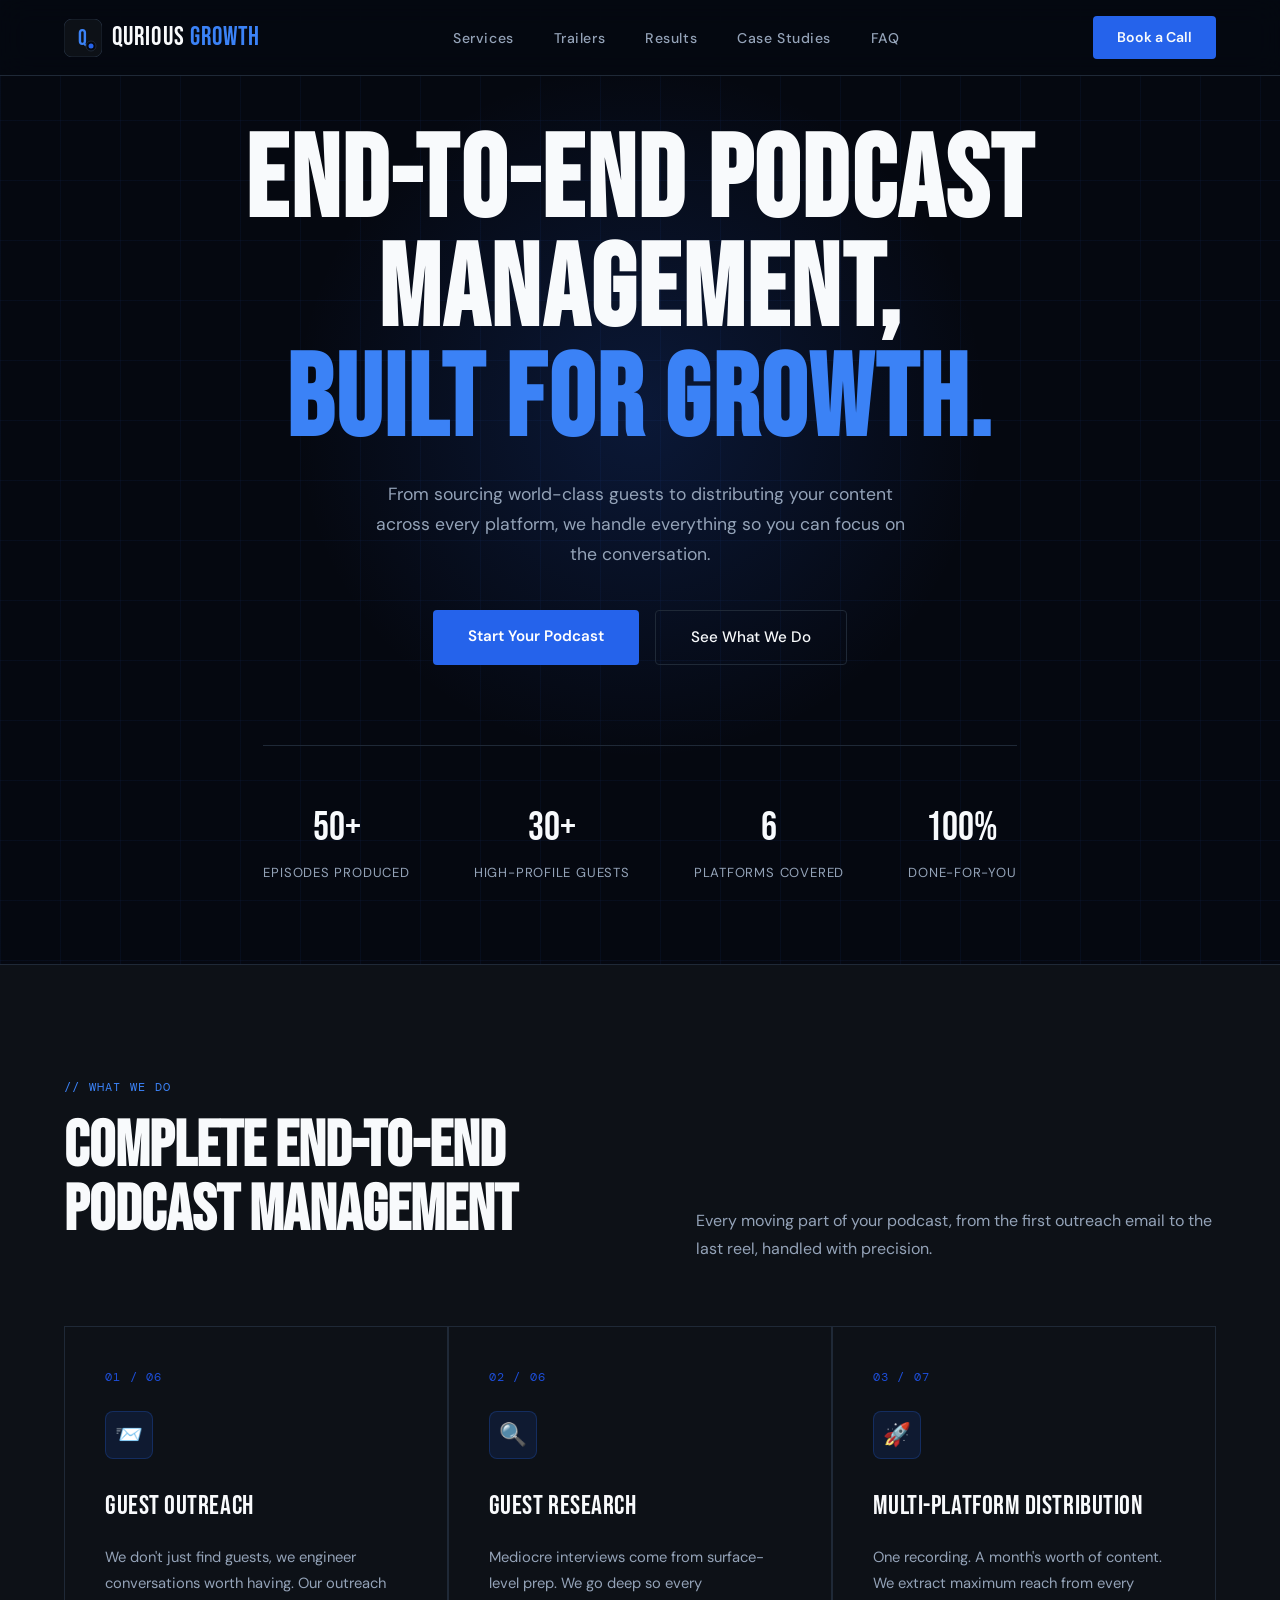
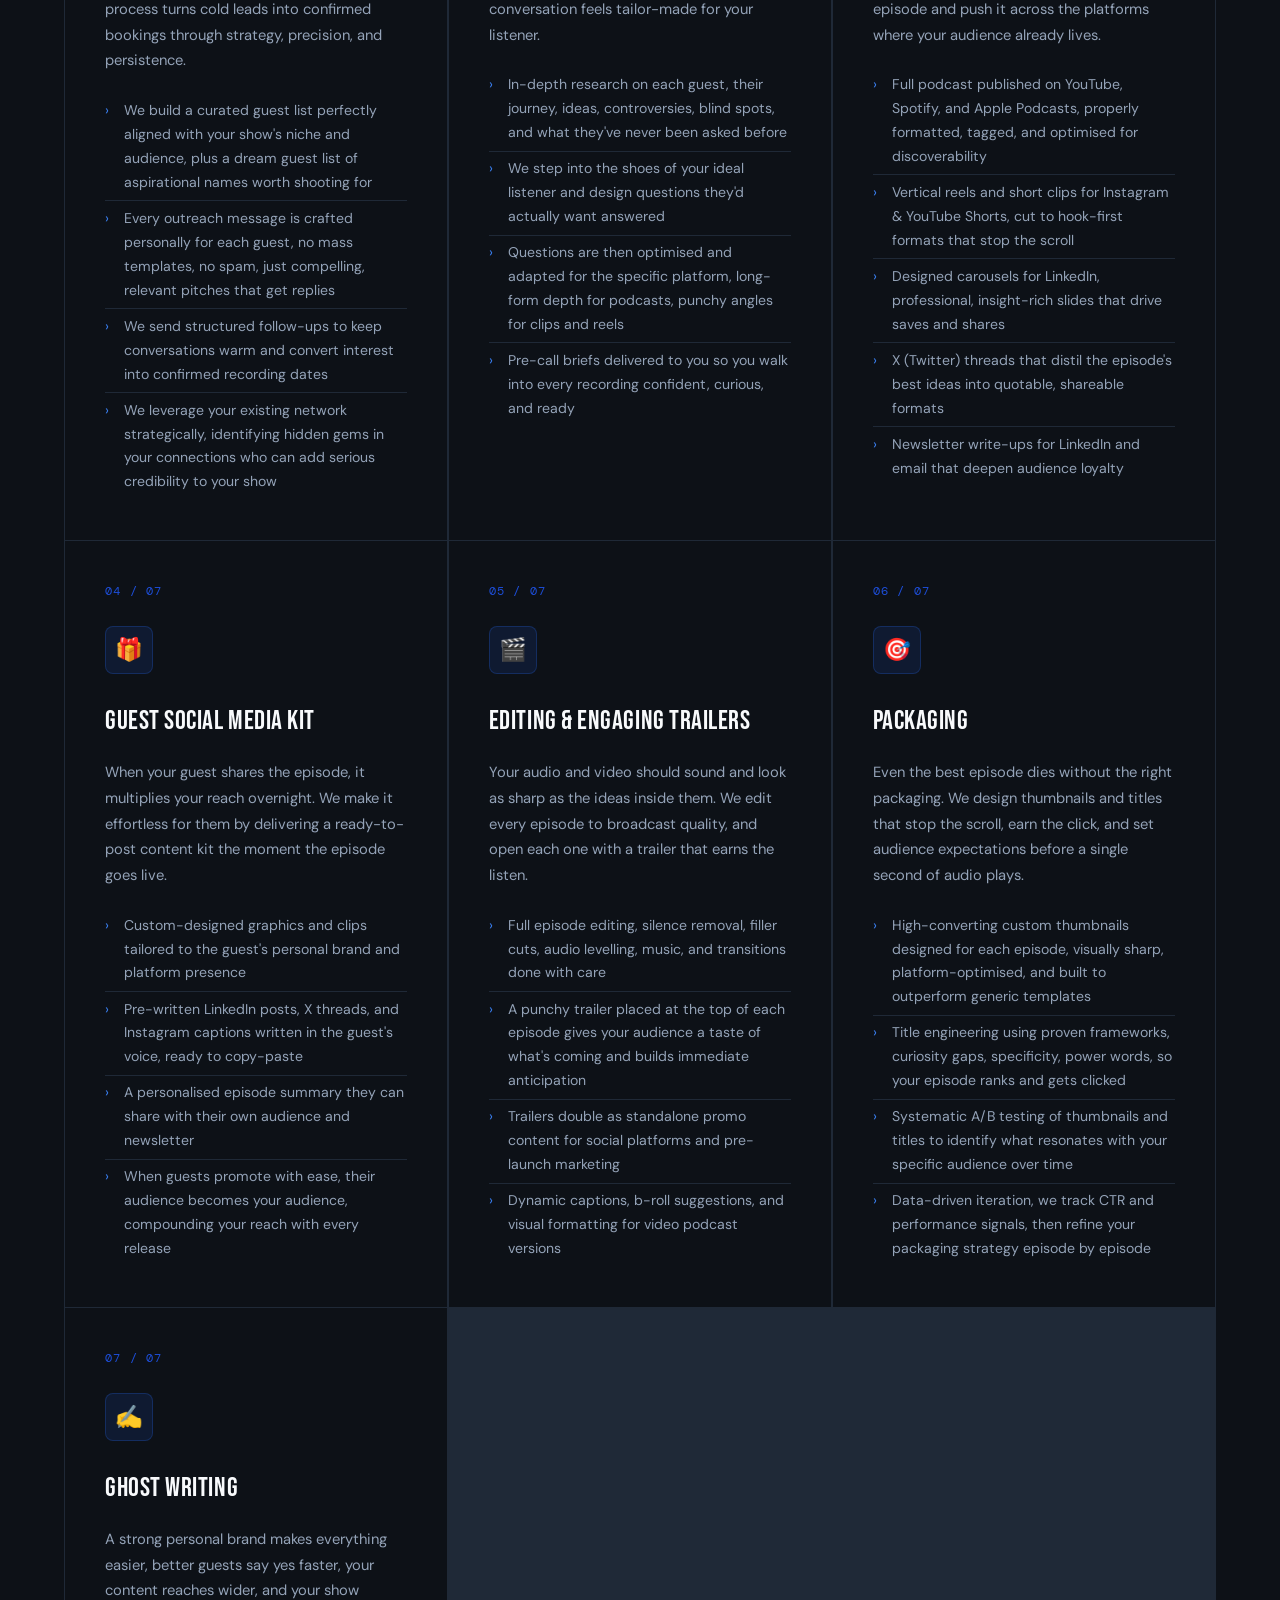
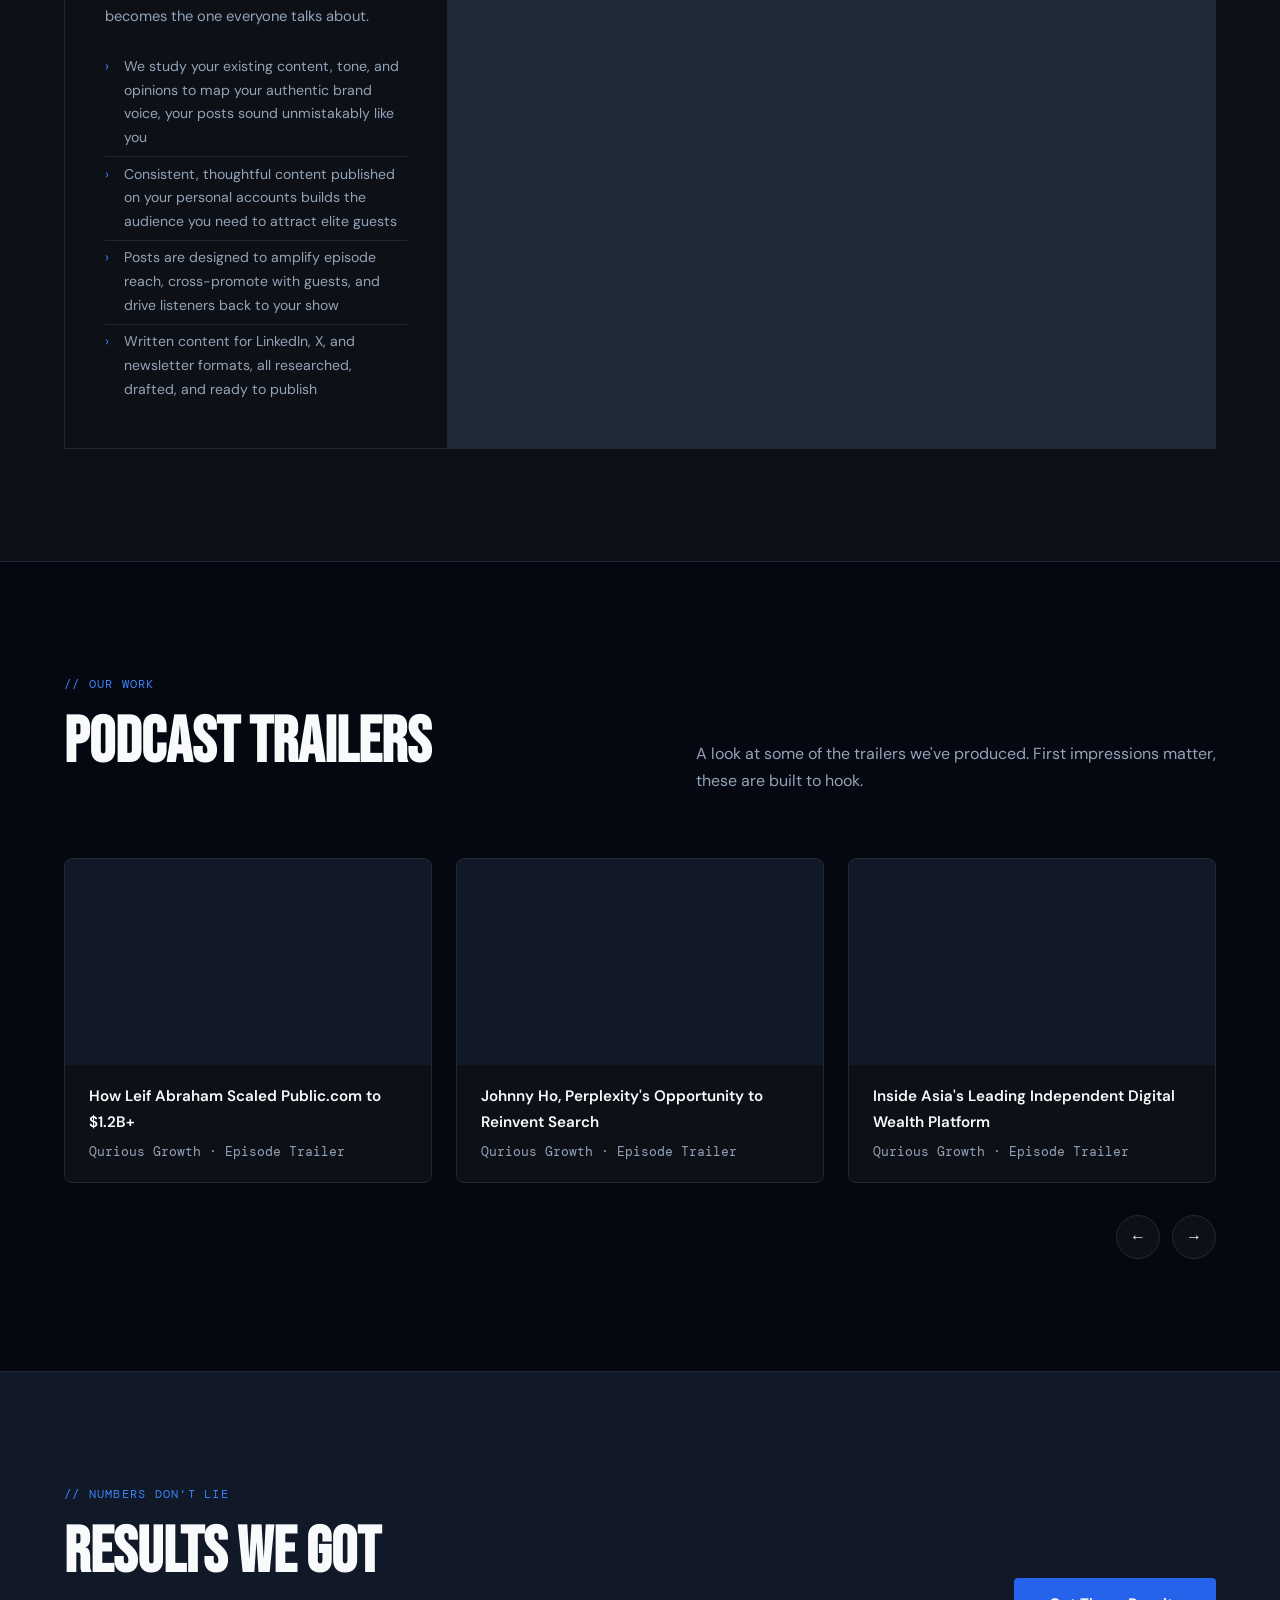
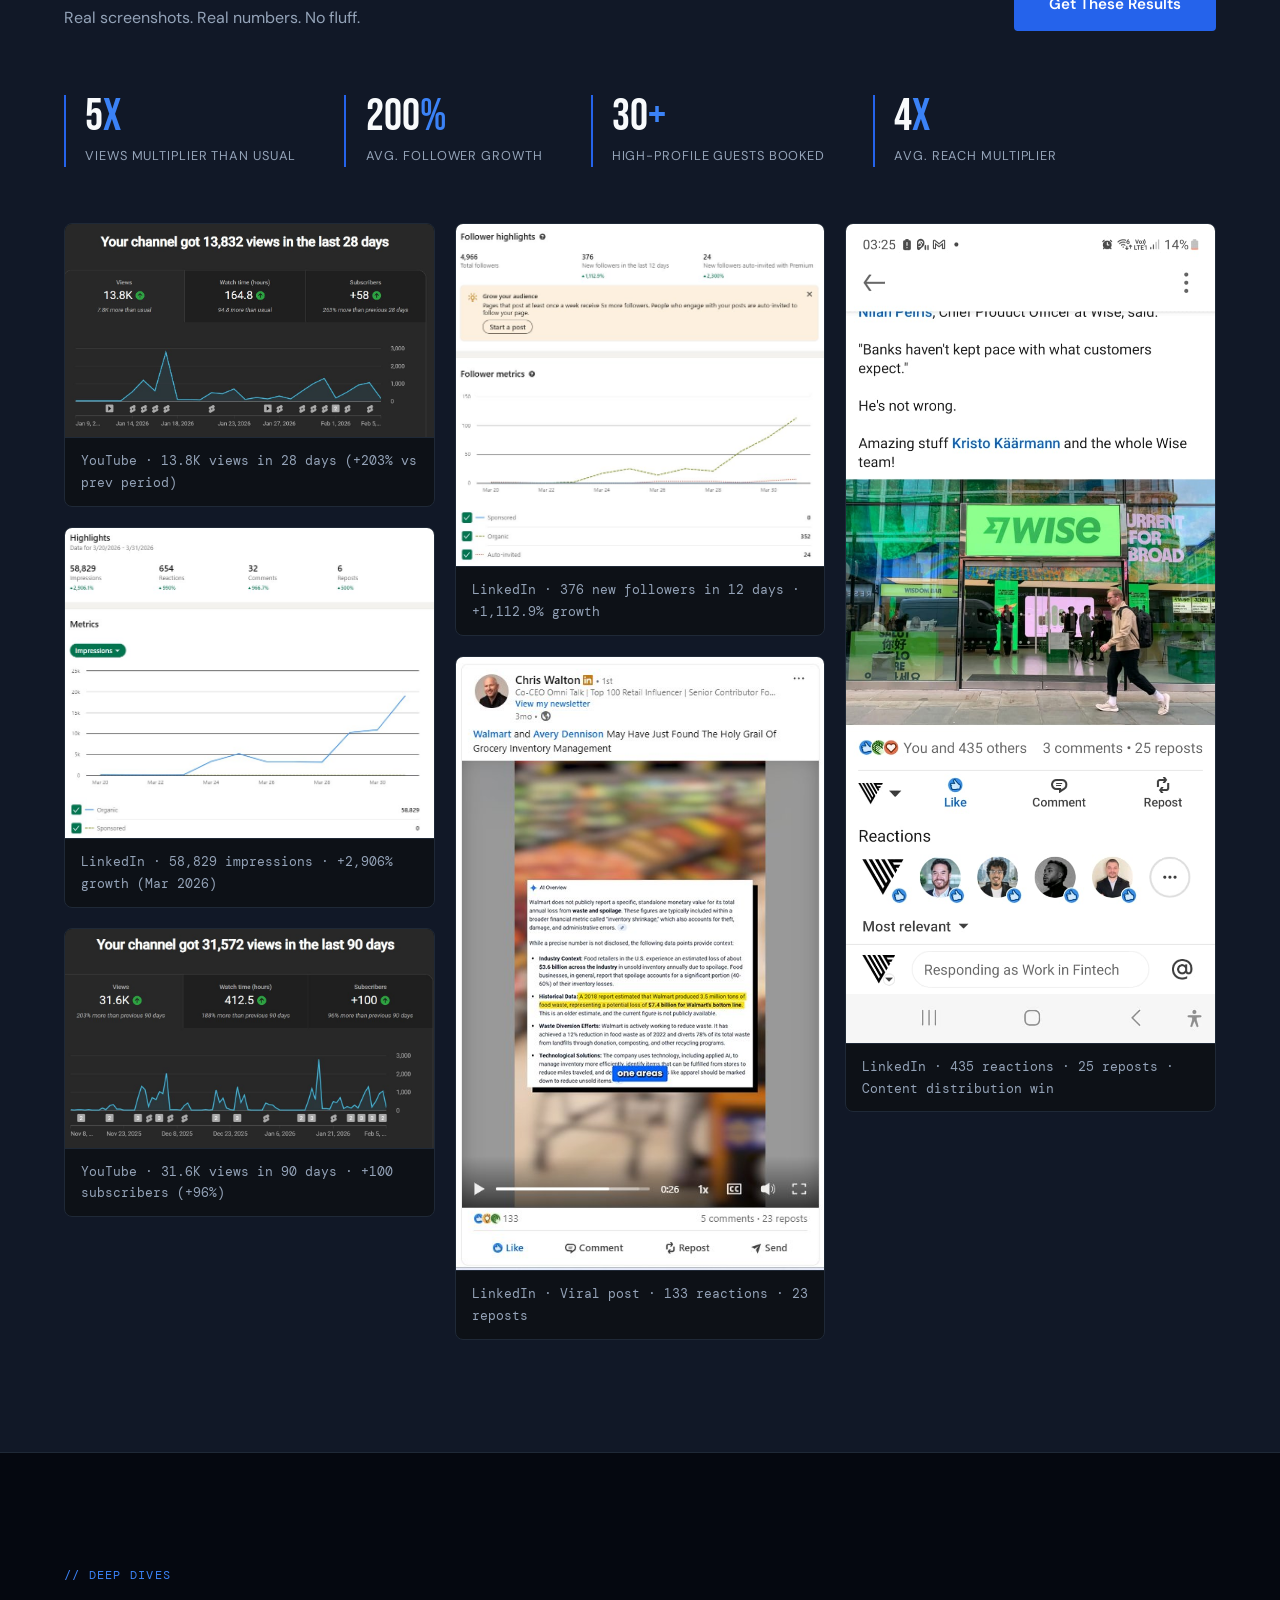
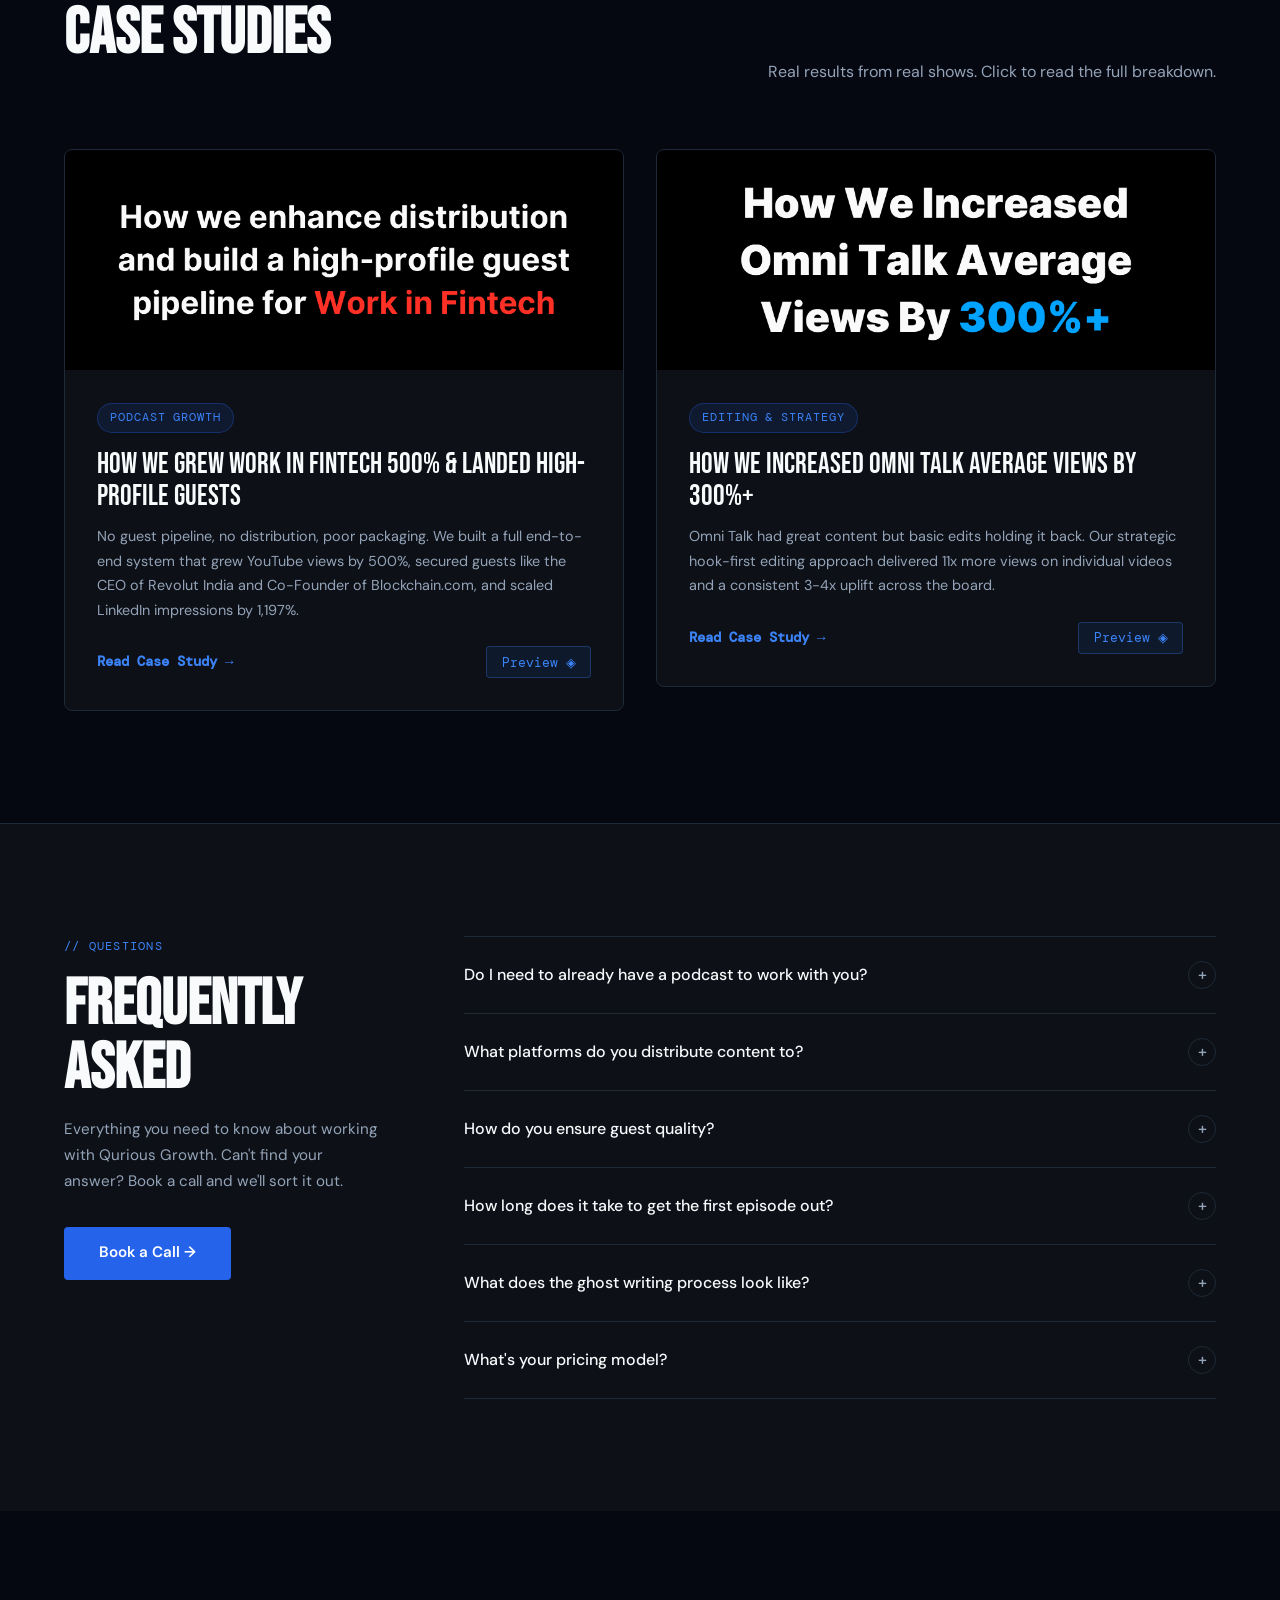
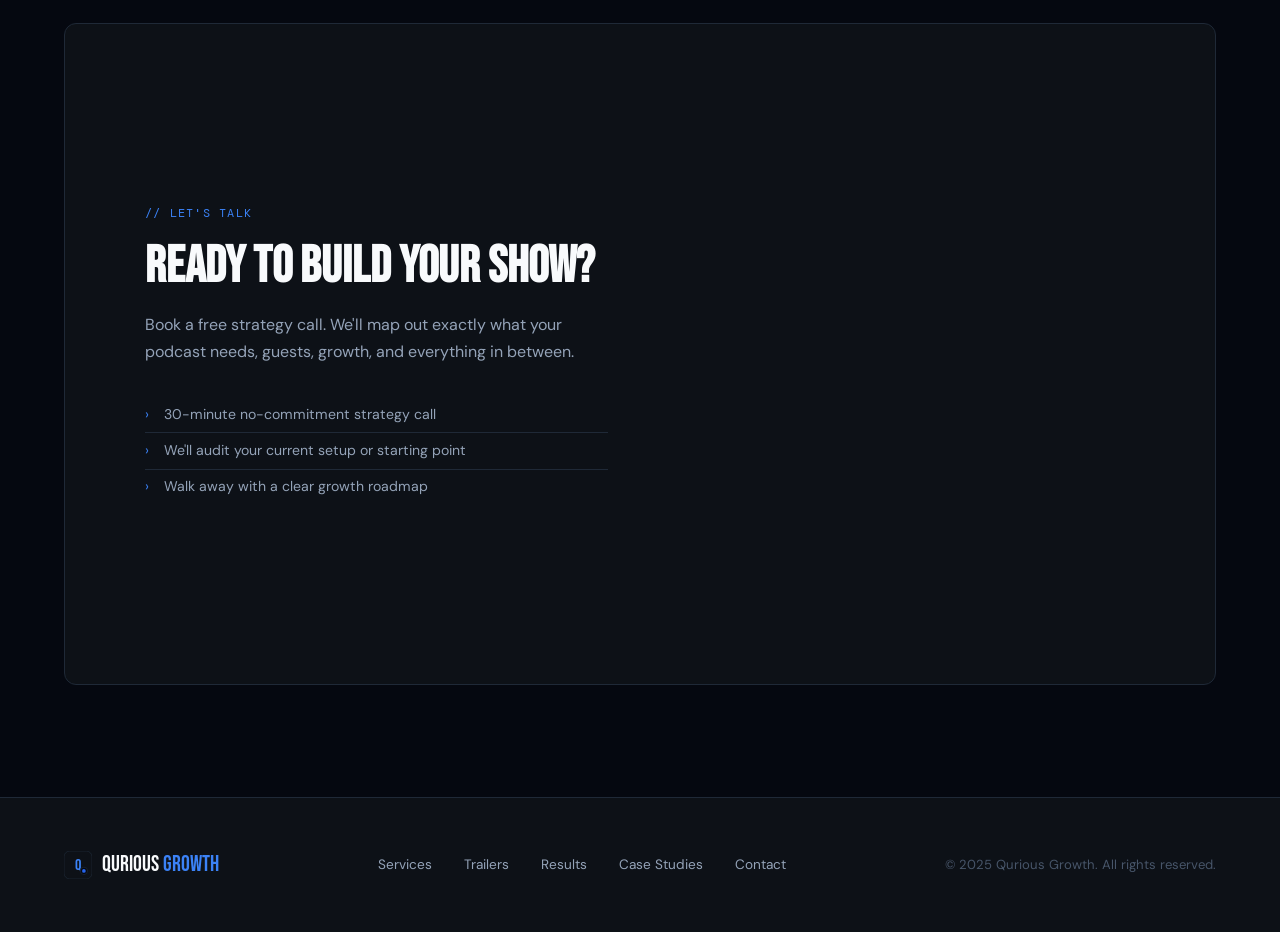
==== index.html @ 66953e4b "Rename index.html.html to index.html" ====
<!DOCTYPE html>
<html lang="en">
<head>
<meta charset="UTF-8">
<meta name="viewport" content="width=device-width, initial-scale=1.0">
<title>Qurious Growth, End-to-End Podcast Management</title>
<link href="https://fonts.googleapis.com/css2?family=Bebas+Neue&family=DM+Sans:wght@300;400;500;600&family=DM+Mono:wght@400;500&display=swap" rel="stylesheet">
<style>
  :root {
    --blue-bright: #2563EB;
    --blue-mid: #1D4ED8;
    --blue-deep: #1E3A8A;
    --blue-glow: #3B82F6;
    --blue-pale: #DBEAFE;
    --black: #050810;
    --black-card: #0D1117;
    --black-surface: #111827;
    --black-border: #1F2937;
    --white: #F8FAFC;
    --muted: #94A3B8;
    --muted-dark: #475569;
    --font-display: 'Bebas Neue', sans-serif;
    --font-body: 'DM Sans', sans-serif;
    --font-mono: 'DM Mono', monospace;
  }
  * { margin: 0; padding: 0; box-sizing: border-box; }
  html { scroll-behavior: smooth; }
  body {
    background: var(--black);
    color: var(--white);
    font-family: var(--font-body);
    font-size: 16px;
    line-height: 1.7;
    overflow-x: hidden;
  }

  /* NAV */
  nav {
    position: fixed; top: 0; left: 0; right: 0; z-index: 100;
    display: flex; align-items: center; justify-content: space-between;
    padding: 1rem 4rem;
    background: rgba(5,8,16,0.88);
    backdrop-filter: blur(14px);
    border-bottom: 1px solid var(--black-border);
  }
  .nav-logo {
    display: flex; align-items: center; gap: 0.65rem;
    text-decoration: none;
  }
  .logo-mark {
    width: 38px; height: 38px; flex-shrink: 0;
  }
  .logo-text {
    font-family: var(--font-display);
    font-size: 1.6rem; letter-spacing: 0.04em; color: var(--white);
    line-height: 1;
  }
  .logo-text span { color: var(--blue-glow); }
  .nav-links { display: flex; gap: 2.5rem; list-style: none; }
  .nav-links a {
    color: var(--muted); text-decoration: none; font-size: 0.88rem;
    letter-spacing: 0.04em; font-weight: 500; transition: color 0.2s;
  }
  .nav-links a:hover { color: var(--white); }
  .nav-cta {
    background: var(--blue-bright); color: var(--white);
    padding: 0.6rem 1.5rem; border-radius: 4px;
    font-size: 0.88rem; font-weight: 600; text-decoration: none;
    transition: background 0.2s;
  }
  .nav-cta:hover { background: var(--blue-glow); }

  /* HERO */
  .hero {
    min-height: 100vh;
    display: flex; flex-direction: column; align-items: center; justify-content: center;
    text-align: center; padding: 8rem 2rem 5rem;
    position: relative; overflow: hidden;
  }
  .hero-grid {
    position: absolute; inset: 0;
    background-image:
      linear-gradient(rgba(37,99,235,0.06) 1px, transparent 1px),
      linear-gradient(90deg, rgba(37,99,235,0.06) 1px, transparent 1px);
    background-size: 60px 60px; pointer-events: none;
  }
  .hero-glow {
    position: absolute; width: 700px; height: 700px;
    background: radial-gradient(circle, rgba(37,99,235,0.18) 0%, transparent 70%);
    top: 50%; left: 50%; transform: translate(-50%, -60%); pointer-events: none;
  }
  .hero-badge {
    display: inline-flex; align-items: center; gap: 8px;
    background: rgba(37,99,235,0.12); border: 1px solid rgba(59,130,246,0.3);
    padding: 0.4rem 1.2rem; border-radius: 100px;
    font-family: var(--font-mono); font-size: 0.78rem;
    color: var(--blue-glow); margin-bottom: 2rem; position: relative; z-index: 1;
  }
  .badge-dot { width: 7px; height: 7px; background: var(--blue-glow); border-radius: 50%; animation: pulse 2s infinite; }
  @keyframes pulse { 0%,100% { opacity: 1; } 50% { opacity: 0.3; } }
  .hero h1 {
    font-family: var(--font-display); font-size: clamp(4rem, 9vw, 8.5rem);
    line-height: 0.95; letter-spacing: 0.02em; position: relative; z-index: 1; margin-bottom: 1.5rem;
  }
  .hero h1 .blue { color: var(--blue-glow); }
  .hero-sub {
    max-width: 560px; color: var(--muted); font-size: 1.1rem; line-height: 1.7;
    position: relative; z-index: 1; margin-bottom: 2.5rem;
  }
  .hero-actions { display: flex; gap: 1rem; position: relative; z-index: 1; }
  .btn-primary {
    background: var(--blue-bright); color: #fff;
    padding: 0.85rem 2.2rem; border-radius: 4px;
    font-weight: 600; font-size: 0.95rem; text-decoration: none;
    transition: background 0.2s, transform 0.15s; display: inline-block;
  }
  .btn-primary:hover { background: var(--blue-glow); transform: translateY(-1px); }
  .btn-ghost {
    border: 1px solid var(--black-border); color: var(--white);
    padding: 0.85rem 2.2rem; border-radius: 4px;
    font-weight: 500; font-size: 0.95rem; text-decoration: none;
    transition: border-color 0.2s, background 0.2s; display: inline-block;
  }
  .btn-ghost:hover { border-color: var(--blue-bright); background: rgba(37,99,235,0.08); }
  .hero-stats {
    display: flex; gap: 4rem; margin-top: 5rem; padding-top: 3rem;
    border-top: 1px solid var(--black-border); position: relative; z-index: 1;
  }
  .stat-val { font-family: var(--font-display); font-size: 2.5rem; color: var(--white); }
  .stat-label { color: var(--muted); font-size: 0.82rem; letter-spacing: 0.06em; text-transform: uppercase; }

  /* SECTIONS */
  section { padding: 7rem 4rem; }
  .section-tag {
    font-family: var(--font-mono); font-size: 0.78rem;
    color: var(--blue-glow); letter-spacing: 0.1em; text-transform: uppercase;
    margin-bottom: 1rem; display: block;
  }
  .section-title {
    font-family: var(--font-display); font-size: clamp(2.8rem, 5vw, 4.5rem);
    line-height: 1; margin-bottom: 1.2rem;
  }
  .section-desc { color: var(--muted); max-width: 520px; font-size: 1rem; }
  .section-header { display: flex; justify-content: space-between; align-items: flex-end; margin-bottom: 4rem; flex-wrap: wrap; gap: 1.5rem; }

  /* SERVICES */
  #services { background: var(--black-card); border-top: 1px solid var(--black-border); border-bottom: 1px solid var(--black-border); }
  .services-grid {
    display: grid; grid-template-columns: repeat(auto-fit, minmax(320px, 1fr));
    gap: 1.5px; background: var(--black-border); border: 1.5px solid var(--black-border);
  }
  .service-card {
    background: var(--black-card); padding: 2.5rem;
    position: relative; overflow: hidden; transition: background 0.3s; cursor: default;
  }
  .service-card:hover { background: var(--black-surface); }
  .service-card::before {
    content: ''; position: absolute; top: 0; left: 0; right: 0; height: 2px;
    background: var(--blue-bright); transform: scaleX(0); transform-origin: left; transition: transform 0.4s ease;
  }
  .service-card:hover::before { transform: scaleX(1); }
  .service-num { font-family: var(--font-mono); font-size: 0.75rem; color: var(--blue-mid); margin-bottom: 1.5rem; display: block; letter-spacing: 0.1em; }
  .service-icon {
    width: 48px; height: 48px; background: rgba(37,99,235,0.12); border: 1px solid rgba(37,99,235,0.25);
    border-radius: 8px; display: flex; align-items: center; justify-content: center;
    margin-bottom: 1.5rem; font-size: 1.4rem;
  }
  .service-title { font-family: var(--font-display); font-size: 1.7rem; letter-spacing: 0.02em; margin-bottom: 1rem; }
  .service-desc { color: var(--muted); font-size: 0.92rem; line-height: 1.75; }
  .service-bullets { margin-top: 1.2rem; list-style: none; }
  .service-bullets li {
    color: var(--muted); font-size: 0.88rem; padding: 0.35rem 0;
    padding-left: 1.2rem; border-bottom: 1px solid var(--black-border); position: relative;
  }
  .service-bullets li::before { content: '›'; position: absolute; left: 0; color: var(--blue-glow); }
  .service-bullets li:last-child { border-bottom: none; }

  /* TRAILERS */
  #trailers { background: var(--black); }
  .carousel-wrap { position: relative; }
  .carousel-track-outer { overflow: hidden; }
  .carousel-track { display: flex; gap: 1.5rem; transition: transform 0.5s cubic-bezier(0.25,0.46,0.45,0.94); }
  .trailer-card {
    flex: 0 0 calc(33.333% - 1rem); background: var(--black-card);
    border: 1px solid var(--black-border); border-radius: 8px; overflow: hidden;
  }
  .trailer-embed { width: 100%; aspect-ratio: 16/9; background: var(--black-surface); display: flex; align-items: center; justify-content: center; position: relative; }
  .trailer-embed iframe { width: 100%; height: 100%; border: none; }
  .trailer-placeholder { display: flex; flex-direction: column; align-items: center; gap: 0.8rem; color: var(--muted-dark); font-size: 0.85rem; }
  .trailer-play { width: 52px; height: 52px; border: 2px solid var(--black-border); border-radius: 50%; display: flex; align-items: center; justify-content: center; font-size: 1.2rem; }
  .trailer-info { padding: 1.2rem 1.5rem; }
  .trailer-title { font-weight: 600; font-size: 0.95rem; margin-bottom: 0.3rem; }
  .trailer-meta { color: var(--muted); font-size: 0.8rem; font-family: var(--font-mono); }
  .carousel-controls { display: flex; gap: 0.75rem; margin-top: 2rem; justify-content: flex-end; }
  .carousel-btn {
    width: 44px; height: 44px; background: var(--black-card); border: 1px solid var(--black-border);
    border-radius: 50%; color: var(--white); cursor: pointer;
    display: flex; align-items: center; justify-content: center;
    font-size: 1rem; transition: border-color 0.2s, background 0.2s;
  }
  .carousel-btn:hover { border-color: var(--blue-bright); background: rgba(37,99,235,0.12); }
  .carousel-btn:disabled { opacity: 0.3; cursor: default; }

  /* RESULTS / SCREENSHOTS */
  #results { background: var(--black-surface); border-top: 1px solid var(--black-border); border-bottom: 1px solid var(--black-border); }
  .results-intro { display: flex; justify-content: space-between; align-items: flex-end; margin-bottom: 4rem; flex-wrap: wrap; gap: 1.5rem; }
  .results-ticker { display: flex; gap: 3rem; flex-wrap: wrap; margin-bottom: 3.5rem; }
  .ticker-stat { border-left: 2px solid var(--blue-bright); padding-left: 1.2rem; }
  .ticker-val { font-family: var(--font-display); font-size: 2.8rem; color: var(--white); line-height: 1; }
  .ticker-val span { color: var(--blue-glow); }
  .ticker-label { color: var(--muted); font-size: 0.8rem; letter-spacing: 0.07em; text-transform: uppercase; margin-top: 0.3rem; }
  .screenshots-grid { columns: 3; gap: 1.25rem; }
  .screenshot-item {
    break-inside: avoid; margin-bottom: 1.25rem; border: 1px solid var(--black-border);
    border-radius: 8px; overflow: hidden; background: var(--black-card);
    transition: border-color 0.25s, transform 0.25s; cursor: pointer; display: block;
  }
  .screenshot-item:hover { border-color: var(--blue-bright); transform: translateY(-3px); }
  .screenshot-img { width: 100%; display: block; object-fit: cover; }
  .screenshot-caption {
    padding: 0.75rem 1rem; border-top: 1px solid var(--black-border);
    font-size: 0.8rem; color: var(--muted); font-family: var(--font-mono);
  }
  /* Lightbox */
  .lightbox-overlay {
    display: none; position: fixed; inset: 0; z-index: 999;
    background: rgba(5,8,16,0.97); align-items: center; justify-content: center;
    flex-direction: column; gap: 1rem;
  }
  .lightbox-overlay.active { display: flex; }
  .lightbox-img { max-width: 90vw; max-height: 82vh; border-radius: 6px; object-fit: contain; }
  .lightbox-caption { color: var(--muted); font-family: var(--font-mono); font-size: 0.82rem; }
  .lightbox-close {
    position: absolute; top: 1.5rem; right: 2rem;
    background: none; border: 1px solid var(--black-border);
    color: var(--white); font-size: 1.2rem; width: 40px; height: 40px;
    border-radius: 50%; cursor: pointer; display: flex; align-items: center; justify-content: center; transition: border-color 0.2s;
  }
  .lightbox-close:hover { border-color: var(--blue-bright); }

  /* CASE STUDY PREVIEWS */
  .case-card-wrap { position: relative; }
  .case-actions { display: flex; align-items: center; justify-content: space-between; flex-wrap: wrap; gap: 0.75rem; margin-top: 0.5rem; }
  .case-preview-btn {
    background: rgba(37,99,235,0.1); border: 1px solid rgba(59,130,246,0.3);
    color: var(--blue-glow); font-size: 0.8rem; font-family: var(--font-mono);
    padding: 0.4rem 0.9rem; border-radius: 4px; cursor: pointer;
    transition: background 0.2s, border-color 0.2s; white-space: nowrap;
  }
  .case-preview-btn:hover { background: rgba(37,99,235,0.2); border-color: var(--blue-bright); }
  .case-preview-strip {
    display: none;
    background: var(--black-surface);
    border: 1px solid var(--blue-bright);
    border-radius: 8px;
    padding: 1.25rem;
    margin-bottom: 1rem;
    animation: slideDown 0.3s ease;
  }
  .case-preview-strip.open { display: block; }
  @keyframes slideDown { from { opacity: 0; transform: translateY(-8px); } to { opacity: 1; transform: translateY(0); } }
  .case-preview-header {
    display: flex; justify-content: space-between; align-items: center;
    margin-bottom: 1rem;
  }
  .case-preview-label { font-family: var(--font-mono); font-size: 0.72rem; color: var(--blue-glow); letter-spacing: 0.1em; }
  .case-preview-close {
    background: none; border: 1px solid var(--black-border);
    color: var(--muted); font-size: 0.85rem; width: 26px; height: 26px;
    border-radius: 50%; cursor: pointer; display: flex; align-items: center; justify-content: center;
    transition: border-color 0.2s, color 0.2s;
  }
  .case-preview-close:hover { border-color: var(--blue-bright); color: var(--white); }
  .case-preview-pages {
    display: grid; grid-template-columns: repeat(3, 1fr); gap: 0.75rem; margin-bottom: 1rem;
  }
  .case-preview-pages img {
    width: 100%; border-radius: 4px; border: 1px solid var(--black-border);
    display: block; transition: border-color 0.2s, transform 0.2s;
  }
  .case-preview-pages img:hover { border-color: var(--blue-bright); transform: scale(1.02); }
  .case-preview-full {
    display: inline-flex; align-items: center; gap: 0.4rem;
    background: var(--blue-bright); color: #fff;
    padding: 0.6rem 1.4rem; border-radius: 4px;
    font-size: 0.88rem; font-weight: 600; text-decoration: none;
    transition: background 0.2s;
  }
  .case-preview-full:hover { background: var(--blue-glow); }
  @media (max-width: 600px) {
    .case-preview-pages { grid-template-columns: 1fr; }
  }

  /* CASE STUDIES */
  #case-studies { background: var(--black); }
  .cases-grid { display: grid; grid-template-columns: 1fr 1fr; gap: 2rem; }
  .case-card {
    background: var(--black-card); border: 1px solid var(--black-border);
    border-radius: 8px; overflow: hidden; text-decoration: none; color: var(--white);
    display: block; transition: border-color 0.3s, transform 0.2s; position: relative;
  }
  .case-card:hover { border-color: var(--blue-bright); transform: translateY(-3px); }
  .case-cover {
    height: 220px; background: var(--black-surface);
    display: flex; align-items: center; justify-content: center; font-size: 3rem; position: relative; overflow: hidden;
  }
  .case-cover-bg { position: absolute; inset: 0; background: linear-gradient(135deg, rgba(37,99,235,0.15) 0%, transparent 60%); }
  .case-cover-num { font-family: var(--font-display); font-size: 8rem; color: rgba(37,99,235,0.15); position: absolute; right: 1.5rem; bottom: -1.5rem; line-height: 1; }
  .case-cover-label { font-family: var(--font-mono); font-size: 0.75rem; color: var(--blue-glow); letter-spacing: 0.12em; position: relative; z-index: 1; }
  .case-body { padding: 2rem; }
  .case-tag { display: inline-block; background: rgba(37,99,235,0.12); border: 1px solid rgba(37,99,235,0.3); color: var(--blue-glow); font-size: 0.72rem; font-family: var(--font-mono); padding: 0.25rem 0.75rem; border-radius: 100px; letter-spacing: 0.08em; margin-bottom: 1rem; }
  .case-title { font-family: var(--font-display); font-size: 1.8rem; margin-bottom: 0.75rem; line-height: 1.1; }
  .case-desc { color: var(--muted); font-size: 0.9rem; line-height: 1.7; margin-bottom: 1.5rem; }
  .case-link { display: inline-flex; align-items: center; gap: 0.5rem; color: var(--blue-glow); font-size: 0.88rem; font-weight: 600; font-family: var(--font-mono); }
  .case-arrow { transition: transform 0.2s; }
  .case-card:hover .case-arrow { transform: translateX(4px); }

  /* FAQ */
  #faq { background: var(--black-card); border-top: 1px solid var(--black-border); }
  .faq-layout {
    display: grid;
    grid-template-columns: 320px 1fr;
    gap: 5rem;
    align-items: start;
  }
  .faq-sidebar { position: sticky; top: 7rem; }
  .faq-sidebar-title {
    font-family: var(--font-display);
    font-size: clamp(2.8rem, 5vw, 4.5rem);
    line-height: 1; margin-bottom: 1rem;
  }
  .faq-sidebar-desc { color: var(--muted); font-size: 0.95rem; line-height: 1.7; margin-bottom: 2rem; }
  .faq-grid { width: 100%; }
  .faq-item {
    border-bottom: 1px solid var(--black-border);
    overflow: hidden;
  }
  .faq-item:first-child { border-top: 1px solid var(--black-border); }
  .faq-q {
    width: 100%; background: none; border: none; color: var(--white); text-align: left;
    padding: 1.5rem 0; font-family: var(--font-body); font-size: 1rem; font-weight: 500;
    cursor: pointer; display: flex; justify-content: space-between; align-items: center;
    gap: 1.5rem; transition: color 0.2s; line-height: 1.5;
  }
  .faq-q:hover { color: var(--blue-glow); }
  .faq-icon {
    width: 28px; height: 28px; flex-shrink: 0;
    border: 1px solid var(--black-border);
    border-radius: 50%; display: flex; align-items: center; justify-content: center;
    font-size: 1rem; transition: transform 0.3s, border-color 0.2s, background 0.2s;
    color: var(--muted);
  }
  .faq-item.open .faq-icon {
    transform: rotate(45deg);
    border-color: var(--blue-bright);
    background: rgba(37,99,235,0.1);
    color: var(--blue-glow);
  }
  .faq-a {
    max-height: 0; overflow: hidden;
    transition: max-height 0.45s ease, padding 0.3s;
    color: var(--muted); font-size: 0.93rem; line-height: 1.85;
    padding-left: 0; border-left: 2px solid transparent;
  }
  .faq-item.open .faq-a {
    max-height: 500px;
    padding-bottom: 1.75rem;
    padding-left: 1.25rem;
    border-left-color: var(--blue-bright);
  }
  @media (max-width: 900px) {
    .faq-layout { grid-template-columns: 1fr; gap: 2.5rem; }
    .faq-sidebar { position: static; }
  }

  /* BOOK */
  #book { background: var(--black); }
  .book-inner {
    background: var(--black-card); border: 1px solid var(--black-border); border-radius: 12px;
    padding: 5rem; display: grid; grid-template-columns: 1fr 1fr; gap: 4rem; align-items: center; overflow: hidden;
  }
  .book-title { font-family: var(--font-display); font-size: clamp(2.5rem, 4vw, 3.8rem); line-height: 1; margin-bottom: 1.2rem; }
  .book-desc { color: var(--muted); margin-bottom: 2rem; }
  .calendly-frame {
    width: 100%; height: 500px; background: var(--black-surface); border: 1px solid var(--black-border);
    border-radius: 8px; display: flex; align-items: center; justify-content: center;
    flex-direction: column; gap: 1rem; color: var(--muted-dark);
    font-family: var(--font-mono); font-size: 0.82rem; text-align: center;
  }

  /* FOOTER */
  footer {
    background: var(--black-card); border-top: 1px solid var(--black-border);
    padding: 3rem 4rem; display: flex; justify-content: space-between; align-items: center;
    flex-wrap: wrap; gap: 1rem;
  }
  .footer-logo { display: flex; align-items: center; gap: 0.6rem; }
  .footer-logo-text { font-family: var(--font-display); font-size: 1.4rem; }
  .footer-logo-text span { color: var(--blue-glow); }
  .footer-copy { color: var(--muted-dark); font-size: 0.82rem; }
  .footer-links { display: flex; gap: 2rem; }
  .footer-links a { color: var(--muted); font-size: 0.85rem; text-decoration: none; transition: color 0.2s; }
  .footer-links a:hover { color: var(--white); }

  /* ANIMATIONS */
  .reveal { opacity: 0; transform: translateY(24px); transition: opacity 0.7s ease, transform 0.7s ease; }
  .reveal.visible { opacity: 1; transform: translateY(0); }

  /* MOBILE MENU */
  .nav-hamburger {
    display: none;
    flex-direction: column; gap: 5px; cursor: pointer;
    background: none; border: none; padding: 4px;
  }
  .nav-hamburger span {
    display: block; width: 22px; height: 2px;
    background: var(--white); border-radius: 2px;
    transition: transform 0.3s, opacity 0.3s;
  }
  .nav-hamburger.open span:nth-child(1) { transform: translateY(7px) rotate(45deg); }
  .nav-hamburger.open span:nth-child(2) { opacity: 0; }
  .nav-hamburger.open span:nth-child(3) { transform: translateY(-7px) rotate(-45deg); }
  .mobile-menu {
    display: none;
    position: fixed; top: 60px; left: 0; right: 0; z-index: 99;
    background: rgba(5,8,16,0.98);
    backdrop-filter: blur(20px);
    border-bottom: 1px solid var(--black-border);
    padding: 1.5rem 1.5rem 2rem;
    flex-direction: column; gap: 0;
  }
  .mobile-menu.open { display: flex; }
  .mobile-menu a {
    color: var(--muted); text-decoration: none;
    font-size: 1rem; font-weight: 500;
    padding: 1rem 0;
    border-bottom: 1px solid var(--black-border);
    display: block; transition: color 0.2s;
  }
  .mobile-menu a:hover { color: var(--white); }
  .mobile-menu .mobile-cta {
    background: var(--blue-bright); color: #fff;
    padding: 0.9rem; border-radius: 4px;
    text-align: center; font-weight: 600;
    margin-top: 1.2rem; border-bottom: none;
  }

  /* ── TABLET (600px, 900px) ── */
  @media (max-width: 900px) {
    nav { padding: 1rem 1.5rem; }
    .nav-links { display: none; }
    .nav-cta { display: none; }
    .nav-hamburger { display: flex; }
    section { padding: 5rem 2rem; }
    .hero { padding: 7rem 1.5rem 4rem; }
    .hero h1 { font-size: clamp(3.2rem, 10vw, 5.5rem); }
    .hero-sub { font-size: 1rem; }
    .hero-actions { flex-direction: column; align-items: center; gap: 0.75rem; }
    .hero-actions a { width: 100%; max-width: 320px; text-align: center; }
    .hero-stats { gap: 1.5rem 3rem; flex-wrap: wrap; justify-content: center; margin-top: 3rem; padding-top: 2.5rem; }
    .section-header { flex-direction: column; align-items: flex-start; gap: 1rem; margin-bottom: 2.5rem; }
    .section-title { font-size: clamp(2.2rem, 7vw, 3.5rem); }
    .services-grid { grid-template-columns: 1fr; gap: 1px; }
    .service-card { padding: 2rem 1.5rem; }
    .carousel-track { gap: 1rem; }
    .trailer-card { flex: 0 0 calc(85%); }
    .results-ticker { gap: 1.5rem 2.5rem; flex-wrap: wrap; margin-bottom: 2.5rem; }
    .ticker-val { font-size: 2.2rem; }
    .screenshots-grid { columns: 2; gap: 1rem; }
    .cases-grid { grid-template-columns: 1fr; gap: 1.5rem; }
    .faq-layout { grid-template-columns: 1fr; gap: 2rem; }
    .faq-sidebar { position: static; }
    .book-inner { grid-template-columns: 1fr; padding: 2.5rem 2rem; gap: 2rem; overflow: hidden; }
    .book-inner > div:last-child { width: 100%; overflow: hidden; }
    footer { flex-direction: column; align-items: flex-start; gap: 1.5rem; padding: 2.5rem 2rem; }
    .footer-links { flex-wrap: wrap; gap: 1.2rem; }
  }

  /* ── MOBILE (max 600px) ── */
  @media (max-width: 600px) {
    nav { padding: 0.9rem 1.2rem; }
    .logo-text { font-size: 1.3rem; }
    .logo-mark { width: 30px; height: 30px; }
    section { padding: 4rem 1.2rem; }
    .hero { padding: 6rem 1.2rem 3.5rem; min-height: auto; }
    .hero h1 { font-size: clamp(2.8rem, 13vw, 4rem); line-height: 0.92; }
    .hero-sub { font-size: 0.95rem; max-width: 100%; }
    .hero-actions { width: 100%; }
    .hero-actions a { max-width: 100%; }
    .hero-stats {
      gap: 1.2rem;
      display: grid;
      grid-template-columns: 1fr 1fr;
      margin-top: 2.5rem; padding-top: 2rem;
    }
    .stat-val { font-size: 2rem; }
    .stat-label { font-size: 0.72rem; }
    .section-title { font-size: clamp(2rem, 10vw, 2.8rem); }
    .section-tag { font-size: 0.72rem; }
    .service-card { padding: 1.5rem 1.2rem; }
    .service-title { font-size: 1.4rem; }
    .service-desc { font-size: 0.88rem; }
    .service-bullets li { font-size: 0.84rem; }
    .trailer-card { flex: 0 0 92%; }
    .carousel-controls { justify-content: center; }
    .carousel-btn { width: 40px; height: 40px; }
    .results-ticker {
      display: grid;
      grid-template-columns: 1fr 1fr;
      gap: 1.5rem; margin-bottom: 2rem;
    }
    .ticker-val { font-size: 2rem; }
    .ticker-label { font-size: 0.72rem; }
    .screenshots-grid { columns: 1; gap: 1rem; }
    .screenshot-item { margin-bottom: 1rem; }
    .case-cover { height: 160px; }
    .case-cover-num { font-size: 6rem; }
    .case-title { font-size: 1.5rem; }
    .case-body { padding: 1.5rem; }
    .faq-sidebar-title { font-size: 2.2rem; }
    .faq-q { font-size: 0.95rem; padding: 1.2rem 0; }
    .faq-a { font-size: 0.88rem; }
    .book-inner { padding: 2rem 1.2rem; grid-template-columns: 1fr; gap: 1.5rem; overflow: hidden; }
    .book-title { font-size: 2.2rem; }
    .book-desc { font-size: 0.9rem; }
    .book-inner > div:last-child { width: 100%; overflow: hidden; max-width: 100%; }
    .calendly-inline-widget { height: 580px !important; min-width: unset !important; width: 100% !important; max-width: 100% !important; overflow: hidden !important; }
    footer { padding: 2rem 1.2rem; gap: 1.2rem; }
    .footer-logo-text { font-size: 1.2rem; }
    .footer-links { gap: 1rem; }
    .footer-links a { font-size: 0.82rem; }
    .footer-copy { font-size: 0.75rem; }
    .results-intro { flex-direction: column; align-items: flex-start; gap: 1.2rem; }
    .section-header { margin-bottom: 2rem; }
    .btn-primary, .btn-ghost { padding: 0.8rem 1.6rem; font-size: 0.9rem; }
  }
</style>
</head>
<body>

<!-- NAV -->
<nav>
  <a href="#" class="nav-logo">
    <svg class="logo-mark" viewBox="0 0 38 38" fill="none" xmlns="http://www.w3.org/2000/svg">
      <rect width="38" height="38" rx="8" fill="#0D1117"/>
      <rect width="38" height="38" rx="8" stroke="#1F2937" stroke-width="1"/>
      <text x="19" y="26" text-anchor="middle" font-family="Bebas Neue, sans-serif" font-size="22" fill="#3B82F6" letter-spacing="0.02em">Q</text>
      <circle cx="27" cy="27" r="5" fill="#050810" stroke="#1F2937" stroke-width="1"/>
      <circle cx="27" cy="27" r="2.5" fill="#2563EB"/>
    </svg>
    <div class="logo-text">QURIOUS<span> GROWTH</span></div>
  </a>
  <ul class="nav-links">
    <li><a href="#services">Services</a></li>
    <li><a href="#trailers">Trailers</a></li>
    <li><a href="#results">Results</a></li>
    <li><a href="#case-studies">Case Studies</a></li>
    <li><a href="#faq">FAQ</a></li>
  </ul>
  <a href="#book" class="nav-cta">Book a Call</a>
  <button class="nav-hamburger" id="hamburger" onclick="toggleMenu()" aria-label="Menu">
    <span></span><span></span><span></span>
  </button>
</nav>

<!-- MOBILE MENU -->
<div class="mobile-menu" id="mobileMenu">
  <a href="#services" onclick="closeMenu()">Services</a>
  <a href="#trailers" onclick="closeMenu()">Trailers</a>
  <a href="#results" onclick="closeMenu()">Results</a>
  <a href="#case-studies" onclick="closeMenu()">Case Studies</a>
  <a href="#faq" onclick="closeMenu()">FAQ</a>
  <a href="#book" class="mobile-cta" onclick="closeMenu()">Book a Call →</a>
</div>

<!-- HERO -->
<section class="hero">
  <div class="hero-grid"></div>
  <div class="hero-glow"></div>

  <h1>END-TO-END PODCAST MANAGEMENT,<br><span class="blue">BUILT FOR GROWTH.</span></h1>
  <p class="hero-sub">From sourcing world-class guests to distributing your content across every platform, we handle everything so you can focus on the conversation.</p>
  <div class="hero-actions">
    <a href="#book" class="btn-primary">Start Your Podcast</a>
    <a href="#services" class="btn-ghost">See What We Do</a>
  </div>
  <div class="hero-stats">
    <div>
      <div class="stat-val">50+</div>
      <div class="stat-label">Episodes Produced</div>
    </div>
    <div>
      <div class="stat-val">30+</div>
      <div class="stat-label">High-Profile Guests</div>
    </div>
    <div>
      <div class="stat-val">6</div>
      <div class="stat-label">Platforms Covered</div>
    </div>
    <div>
      <div class="stat-val">100%</div>
      <div class="stat-label">Done-for-You</div>
    </div>
  </div>
</section>

<!-- SERVICES -->
<section id="services">
  <div class="section-header reveal">
    <div>
      <span class="section-tag">// What We Do</span>
      <h2 class="section-title">COMPLETE END-TO-END<br>PODCAST MANAGEMENT</h2>
    </div>
    <p class="section-desc">Every moving part of your podcast, from the first outreach email to the last reel, handled with precision.</p>
  </div>

  <div class="services-grid reveal">
    <!-- 01 Guest Outreach -->
    <div class="service-card">
      <span class="service-num">01 / 06</span>
      <div class="service-icon">📨</div>
      <div class="service-title">GUEST OUTREACH</div>
      <p class="service-desc">We don't just find guests, we engineer conversations worth having. Our outreach process turns cold leads into confirmed bookings through strategy, precision, and persistence.</p>
      <ul class="service-bullets">
        <li>We build a curated guest list perfectly aligned with your show's niche and audience, plus a dream guest list of aspirational names worth shooting for</li>
        <li>Every outreach message is crafted personally for each guest, no mass templates, no spam, just compelling, relevant pitches that get replies</li>
        <li>We send structured follow-ups to keep conversations warm and convert interest into confirmed recording dates</li>
        <li>We leverage your existing network strategically, identifying hidden gems in your connections who can add serious credibility to your show</li>
      </ul>
    </div>

    <!-- 02 Guest Research -->
    <div class="service-card">
      <span class="service-num">02 / 06</span>
      <div class="service-icon">🔍</div>
      <div class="service-title">GUEST RESEARCH</div>
      <p class="service-desc">Mediocre interviews come from surface-level prep. We go deep so every conversation feels tailor-made for your listener.</p>
      <ul class="service-bullets">
        <li>In-depth research on each guest, their journey, ideas, controversies, blind spots, and what they've never been asked before</li>
        <li>We step into the shoes of your ideal listener and design questions they'd actually want answered</li>
        <li>Questions are then optimised and adapted for the specific platform, long-form depth for podcasts, punchy angles for clips and reels</li>
        <li>Pre-call briefs delivered to you so you walk into every recording confident, curious, and ready</li>
      </ul>
    </div>

    <!-- 03 Distribution -->
    <div class="service-card">
      <span class="service-num">03 / 07</span>
      <div class="service-icon">🚀</div>
      <div class="service-title">MULTI-PLATFORM DISTRIBUTION</div>
      <p class="service-desc">One recording. A month's worth of content. We extract maximum reach from every episode and push it across the platforms where your audience already lives.</p>
      <ul class="service-bullets">
        <li>Full podcast published on YouTube, Spotify, and Apple Podcasts, properly formatted, tagged, and optimised for discoverability</li>
        <li>Vertical reels and short clips for Instagram &amp; YouTube Shorts, cut to hook-first formats that stop the scroll</li>
        <li>Designed carousels for LinkedIn, professional, insight-rich slides that drive saves and shares</li>
        <li>X (Twitter) threads that distil the episode's best ideas into quotable, shareable formats</li>
        <li>Newsletter write-ups for LinkedIn and email that deepen audience loyalty</li>
      </ul>
    </div>

    <!-- 03b Social Media Kit for Guest -->
    <div class="service-card">
      <span class="service-num">04 / 07</span>
      <div class="service-icon">🎁</div>
      <div class="service-title">GUEST SOCIAL MEDIA KIT</div>
      <p class="service-desc">When your guest shares the episode, it multiplies your reach overnight. We make it effortless for them by delivering a ready-to-post content kit the moment the episode goes live.</p>
      <ul class="service-bullets">
        <li>Custom-designed graphics and clips tailored to the guest's personal brand and platform presence</li>
        <li>Pre-written LinkedIn posts, X threads, and Instagram captions written in the guest's voice, ready to copy-paste</li>
        <li>A personalised episode summary they can share with their own audience and newsletter</li>
        <li>When guests promote with ease, their audience becomes your audience, compounding your reach with every release</li>
      </ul>
    </div>

    <!-- 05 Editing & Trailers -->
    <div class="service-card">
      <span class="service-num">05 / 07</span>
      <div class="service-icon">🎬</div>
      <div class="service-title">EDITING & ENGAGING TRAILERS</div>
      <p class="service-desc">Your audio and video should sound and look as sharp as the ideas inside them. We edit every episode to broadcast quality, and open each one with a trailer that earns the listen.</p>
      <ul class="service-bullets">
        <li>Full episode editing, silence removal, filler cuts, audio levelling, music, and transitions done with care</li>
        <li>A punchy trailer placed at the top of each episode gives your audience a taste of what's coming and builds immediate anticipation</li>
        <li>Trailers double as standalone promo content for social platforms and pre-launch marketing</li>
        <li>Dynamic captions, b-roll suggestions, and visual formatting for video podcast versions</li>
      </ul>
    </div>

    <!-- 06 Packaging -->
    <div class="service-card">
      <span class="service-num">06 / 07</span>
      <div class="service-icon">🎯</div>
      <div class="service-title">PACKAGING</div>
      <p class="service-desc">Even the best episode dies without the right packaging. We design thumbnails and titles that stop the scroll, earn the click, and set audience expectations before a single second of audio plays.</p>
      <ul class="service-bullets">
        <li>High-converting custom thumbnails designed for each episode, visually sharp, platform-optimised, and built to outperform generic templates</li>
        <li>Title engineering using proven frameworks, curiosity gaps, specificity, power words, so your episode ranks and gets clicked</li>
        <li>Systematic A/B testing of thumbnails and titles to identify what resonates with your specific audience over time</li>
        <li>Data-driven iteration, we track CTR and performance signals, then refine your packaging strategy episode by episode</li>
      </ul>
    </div>

    <!-- 07 Ghost Writing -->
    <div class="service-card">
      <span class="service-num">07 / 07</span>
      <div class="service-icon">✍️</div>
      <div class="service-title">GHOST WRITING</div>
      <p class="service-desc">A strong personal brand makes everything easier, better guests say yes faster, your content reaches wider, and your show becomes the one everyone talks about.</p>
      <ul class="service-bullets">
        <li>We study your existing content, tone, and opinions to map your authentic brand voice, your posts sound unmistakably like you</li>
        <li>Consistent, thoughtful content published on your personal accounts builds the audience you need to attract elite guests</li>
        <li>Posts are designed to amplify episode reach, cross-promote with guests, and drive listeners back to your show</li>
        <li>Written content for LinkedIn, X, and newsletter formats, all researched, drafted, and ready to publish</li>
      </ul>
    </div>
  </div>
</section>

<!-- TRAILERS -->
<section id="trailers">
  <div class="section-header reveal">
    <div>
      <span class="section-tag">// Our Work</span>
      <h2 class="section-title">PODCAST TRAILERS</h2>
    </div>
    <p class="section-desc">A look at some of the trailers we've produced. First impressions matter, these are built to hook.</p>
  </div>

  <div class="carousel-wrap reveal">
    <div class="carousel-track-outer" id="trailerOuter">
      <div class="carousel-track" id="trailerTrack">

        <div class="trailer-card">
          <div class="trailer-embed">
            <iframe src="https://www.youtube.com/embed/c5edPuWVTxc?start=21" allowfullscreen loading="lazy"></iframe>
          </div>
          <div class="trailer-info">
            <div class="trailer-title">How Leif Abraham Scaled Public.com to $1.2B+</div>
            <div class="trailer-meta">Qurious Growth · Episode Trailer</div>
          </div>
        </div>

        <div class="trailer-card">
          <div class="trailer-embed">
            <iframe src="https://www.youtube.com/embed/UUNNGnmgK5I" allowfullscreen loading="lazy"></iframe>
          </div>
          <div class="trailer-info">
            <div class="trailer-title">Johnny Ho, Perplexity's Opportunity to Reinvent Search</div>
            <div class="trailer-meta">Qurious Growth · Episode Trailer</div>
          </div>
        </div>

        <div class="trailer-card">
          <div class="trailer-embed">
            <iframe src="https://www.youtube.com/embed/lufQGo5fKzQ?start=2" allowfullscreen loading="lazy"></iframe>
          </div>
          <div class="trailer-info">
            <div class="trailer-title">Inside Asia's Leading Independent Digital Wealth Platform</div>
            <div class="trailer-meta">Qurious Growth · Episode Trailer</div>
          </div>
        </div>

        <div class="trailer-card">
          <div class="trailer-embed">
            <iframe src="https://www.youtube.com/embed/ppfwuG5AcPQ?start=5" allowfullscreen loading="lazy"></iframe>
          </div>
          <div class="trailer-info">
            <div class="trailer-title">$35M → $3B in 36 Months: The Sezzle Growth Blueprint</div>
            <div class="trailer-meta">Qurious Growth · Episode Trailer</div>
          </div>
        </div>

        <div class="trailer-card">
          <div class="trailer-embed">
            <iframe src="https://www.youtube.com/embed/kU9f_yOfjCk?start=6" allowfullscreen loading="lazy"></iframe>
          </div>
          <div class="trailer-info">
            <div class="trailer-title">The Pattern Behind Revolut's Early Success</div>
            <div class="trailer-meta">Qurious Growth · Episode Trailer</div>
          </div>
        </div>

        <div class="trailer-card">
          <div class="trailer-embed">
            <iframe src="https://www.youtube.com/embed/u3FT4PLWkdU?start=3" allowfullscreen loading="lazy"></iframe>
          </div>
          <div class="trailer-info">
            <div class="trailer-title">Inside $5.5B AUM Global Asset Manager</div>
            <div class="trailer-meta">Qurious Growth · Episode Trailer</div>
          </div>
        </div>

      </div>
    </div>
    <div class="carousel-controls">
      <button class="carousel-btn" id="trailerPrev" onclick="slideCarousel('trailer', -1)">←</button>
      <button class="carousel-btn" id="trailerNext" onclick="slideCarousel('trailer', 1)">→</button>
    </div>
  </div>
</section>

<!-- RESULTS / SCREENSHOTS -->
<section id="results">
  <div class="results-intro reveal">
    <div>
      <span class="section-tag">// Numbers Don't Lie</span>
      <h2 class="section-title">RESULTS WE GOT</h2>
      <p class="section-desc" style="margin-top:0.8rem;">Real screenshots. Real numbers. No fluff.</p>
    </div>
    <a href="#book" class="btn-primary">Get These Results</a>
  </div>

  <div class="results-ticker reveal">
    <div class="ticker-stat">
      <div class="ticker-val">5<span>x</span></div>
      <div class="ticker-label">Views Multiplier Than Usual</div>
    </div>
    <div class="ticker-stat">
      <div class="ticker-val">200<span>%</span></div>
      <div class="ticker-label">Avg. Follower Growth</div>
    </div>
    <div class="ticker-stat">
      <div class="ticker-val">30<span>+</span></div>
      <div class="ticker-label">High-Profile Guests Booked</div>
    </div>
    <div class="ticker-stat">
      <div class="ticker-val">4<span>x</span></div>
      <div class="ticker-label">Avg. Reach Multiplier</div>
    </div>
  </div>

  <div class="screenshots-grid reveal">

    <div class="screenshot-item" onclick="openLightbox(this)">
      <img class="screenshot-img" src="[data-uri]" alt="YouTube channel 13,832 views in 28 days, 7.8K more than usual">
      <div class="screenshot-caption">YouTube · 13.8K views in 28 days (+203% vs prev period)</div>
    </div>

    <div class="screenshot-item" onclick="openLightbox(this)">
      <img class="screenshot-img" src="[data-uri]" alt="LinkedIn impressions 58,829, 2,906% growth">
      <div class="screenshot-caption">LinkedIn · 58,829 impressions · +2,906% growth (Mar 2026)</div>
    </div>

    <div class="screenshot-item" onclick="openLightbox(this)">
      <img class="screenshot-img" src="[data-uri]" alt="YouTube channel 31,572 views in 90 days, 203% more than previous period">
      <div class="screenshot-caption">YouTube · 31.6K views in 90 days · +100 subscribers (+96%)</div>
    </div>

    <div class="screenshot-item" onclick="openLightbox(this)">
      <img class="screenshot-img" src="[data-uri]" alt="LinkedIn follower highlights, 4,966 total followers, 376 new in 12 days, +1,112% growth">
      <div class="screenshot-caption">LinkedIn · 376 new followers in 12 days · +1,112.9% growth</div>
    </div>

    <div class="screenshot-item" onclick="openLightbox(this)">
      <img class="screenshot-img" src="[data-uri]" alt="LinkedIn post by Chris Walton, 133 reactions, 23 reposts">
      <div class="screenshot-caption">LinkedIn · Viral post · 133 reactions · 23 reposts</div>
    </div>

    <div class="screenshot-item" onclick="openLightbox(this)">
      <img class="screenshot-img" src="[data-uri]" alt="LinkedIn post about Wise, 435 reactions, 25 reposts">
      <div class="screenshot-caption">LinkedIn · 435 reactions · 25 reposts · Content distribution win</div>
    </div>

  </div>
</section>

<!-- LIGHTBOX OVERLAY -->
<div class="lightbox-overlay" id="lightbox" onclick="closeLightbox(event)">
  <button class="lightbox-close" onclick="closeLightboxBtn()">✕</button>
  <img class="lightbox-img" id="lightboxImg" src="" alt="">
  <div class="lightbox-caption" id="lightboxCaption"></div>
</div>

<!-- CASE STUDIES -->
<section id="case-studies">
  <div class="section-header reveal">
    <div>
      <span class="section-tag">// Deep Dives</span>
      <h2 class="section-title">CASE STUDIES</h2>
    </div>
    <p class="section-desc">Real results from real shows. Click to read the full breakdown.</p>
  </div>

  <div class="cases-grid reveal">
    <div class="case-card-wrap">
      <div class="case-preview-strip" id="wifPreview">
        <div class="case-preview-header">
          <span class="case-preview-label">// PREVIEW</span>
          <button class="case-preview-close" onclick="closePreview('wifPreview')">✕</button>
        </div>
        <div class="case-preview-pages">
          <img src="[data-uri]" alt="Work in Fintech case study page 1">
          <img src="[data-uri]" alt="Work in Fintech case study page 2">
          <img src="[data-uri]" alt="Work in Fintech case study page 3">
        </div>
        <a href="https://drive.google.com/file/d/1qikjI308O4z4vqUH1Q0PIUuduIZIkGrx/view?usp=sharing" target="_blank" rel="noopener" class="case-preview-full">Read Full Case Study →</a>
      </div>
      <a class="case-card" href="https://drive.google.com/file/d/1qikjI308O4z4vqUH1Q0PIUuduIZIkGrx/view?usp=sharing" target="_blank" rel="noopener">
        <div class="case-cover" style="padding:0; overflow:hidden;">
          <img src="[data-uri]" alt="Work in Fintech Case Study Preview" style="width:100%; height:100%; object-fit:cover; display:block;">
        </div>
        <div class="case-body">
          <span class="case-tag">PODCAST GROWTH</span>
          <div class="case-title">How We Grew Work in Fintech 500% &amp; Landed High-Profile Guests</div>
          <p class="case-desc">No guest pipeline, no distribution, poor packaging. We built a full end-to-end system that grew YouTube views by 500%, secured guests like the CEO of Revolut India and Co-Founder of Blockchain.com, and scaled LinkedIn impressions by 1,197%.</p>
          <div class="case-actions">
            <span class="case-link">Read Case Study <span class="case-arrow">→</span></span>
            <button class="case-preview-btn" onclick="event.preventDefault(); event.stopPropagation(); togglePreview('wifPreview')">Preview ◈</button>
          </div>
        </div>
      </a>
    </div>
    <div class="case-card-wrap">
      <div class="case-preview-strip" id="omniPreview">
        <div class="case-preview-header">
          <span class="case-preview-label">// PREVIEW</span>
          <button class="case-preview-close" onclick="closePreview('omniPreview')">✕</button>
        </div>
        <div class="case-preview-pages">
          <img src="[data-uri]" alt="Omni Talk case study page 1">
          <img src="[data-uri]" alt="Omni Talk case study page 2">
          <img src="[data-uri]" alt="Omni Talk case study page 3">
        </div>
        <a href="https://drive.google.com/file/d/1mSKXFG5DLpDxw5kGRabJ_NUvA4l0r7ex/view?usp=sharing" target="_blank" rel="noopener" class="case-preview-full">Read Full Case Study →</a>
      </div>
      <a class="case-card" href="https://drive.google.com/file/d/1mSKXFG5DLpDxw5kGRabJ_NUvA4l0r7ex/view?usp=sharing" target="_blank" rel="noopener">
        <div class="case-cover" style="padding:0; overflow:hidden;">
          <img src="[data-uri]" alt="Omni Talk Case Study Preview" style="width:100%; height:100%; object-fit:cover; display:block;">
        </div>
        <div class="case-body">
          <span class="case-tag">EDITING &amp; STRATEGY</span>
          <div class="case-title">How We Increased Omni Talk Average Views By 300%+</div>
          <p class="case-desc">Omni Talk had great content but basic edits holding it back. Our strategic hook-first editing approach delivered 11x more views on individual videos and a consistent 3-4x uplift across the board.</p>
          <div class="case-actions">
            <span class="case-link">Read Case Study <span class="case-arrow">→</span></span>
            <button class="case-preview-btn" onclick="event.preventDefault(); event.stopPropagation(); togglePreview('omniPreview')">Preview ◈</button>
          </div>
        </div>
      </a>
    </div>
  </div>
</section>

<!-- FAQ -->
<section id="faq">
  <div class="faq-layout">
    <div class="faq-sidebar reveal">
      <span class="section-tag">// Questions</span>
      <h2 class="faq-sidebar-title">FREQUENTLY ASKED</h2>
      <p class="faq-sidebar-desc">Everything you need to know about working with Qurious Growth. Can't find your answer? Book a call and we'll sort it out.</p>
      <a href="#book" class="btn-primary" style="display:inline-block;">Book a Call →</a>
    </div>
    <div class="faq-grid reveal">
      <div class="faq-item">
        <button class="faq-q" onclick="toggleFaq(this)">Do I need to already have a podcast to work with you?<span class="faq-icon">+</span></button>
        <div class="faq-a">No, you don't need an existing podcast. We work with complete beginners and established shows alike. Whether you're starting from zero or looking to scale what you already have, we'll guide you through every step, from concept and setup to your first published episode and beyond.</div>
      </div>
      <div class="faq-item">
        <button class="faq-q" onclick="toggleFaq(this)">What platforms do you distribute content to?<span class="faq-icon">+</span></button>
        <div class="faq-a">Your podcast is published and distributed to YouTube, Spotify, and Apple Podcasts as a full episode. On top of that, we repurpose every episode into platform-native content, reels and short clips for Instagram and YouTube Shorts, carousels and posts for LinkedIn, threads for X (Twitter), and newsletter write-ups. Every piece of content is formatted the way each platform's audience actually consumes it.</div>
      </div>
      <div class="faq-item">
        <button class="faq-q" onclick="toggleFaq(this)">How do you ensure guest quality?<span class="faq-icon">+</span></button>
        <div class="faq-a">Yes, guest quality is one of our highest priorities. We build your guest list based on a deep understanding of your niche, your audience, and the kind of conversations that create genuine value. Every potential guest is vetted for credibility, relevance, and their ability to deliver insights your listeners can't find anywhere else. We don't book guests to fill slots, we book guests who make your show worth following.</div>
      </div>
      <div class="faq-item">
        <button class="faq-q" onclick="toggleFaq(this)">How long does it take to get the first episode out?<span class="faq-icon">+</span></button>
        <div class="faq-a">Our onboarding process is built to move fast without cutting corners. We get to know your brand, your audience, your goals, and your voice in the first few days. From there, we handle everything, guest sourcing, recording logistics, editing, and distribution prep. Your first fully produced episode, complete with all distribution materials, is launched within one week of completing onboarding.</div>
      </div>
      <div class="faq-item">
        <button class="faq-q" onclick="toggleFaq(this)">What does the ghost writing process look like?<span class="faq-icon">+</span></button>
        <div class="faq-a">We start by doing a deep analysis of your brand, your tone, your existing content, your opinions, and most importantly, your Ideal Listener Profile. From there, we build a content system designed specifically around you and your audience. Every post we write sounds unmistakably like you, serves your listeners, and strategically supports your podcast's growth. Over time, this content engine compounds, building your authority, attracting better guests, and driving more listeners to every episode.</div>
      </div>
      <div class="faq-item">
        <button class="faq-q" onclick="toggleFaq(this)">What's your pricing model?<span class="faq-icon">+</span></button>
        <div class="faq-a">Our pricing reflects the depth of work we put in. Packages range from $3,500 to $6,000 per month depending on scope, episode frequency, and the level of distribution and content creation involved. Every engagement is tailored, book a call and we'll put together the right package for your goals.</div>
      </div>
    </div>
  </div>
</section>

<!-- BOOK A CALL -->
<section id="book">
  <div class="book-inner reveal">
    <div>
      <span class="section-tag">// Let's Talk</span>
      <h2 class="book-title">READY TO BUILD YOUR SHOW?</h2>
      <p class="book-desc">Book a free strategy call. We'll map out exactly what your podcast needs, guests, growth, and everything in between.</p>
      <ul class="service-bullets" style="margin-top: 0;">
        <li>30-minute no-commitment strategy call</li>
        <li>We'll audit your current setup or starting point</li>
        <li>Walk away with a clear growth roadmap</li>
      </ul>
    </div>
    <div>
      <div class="calendly-inline-widget" data-url="https://calendly.com/mayureshk1706/catch-up-call?month=2026-04" style="min-width:320px;height:500px;border-radius:8px;overflow:hidden;"></div>
      <script type="text/javascript" src="https://assets.calendly.com/assets/external/widget.js" async></script>
    </div>
  </div>
</section>

<!-- FOOTER -->
<footer>
  <div class="footer-logo">
    <svg width="28" height="28" viewBox="0 0 38 38" fill="none" xmlns="http://www.w3.org/2000/svg">
      <rect width="38" height="38" rx="8" fill="#0D1117"/>
      <rect width="38" height="38" rx="8" stroke="#1F2937" stroke-width="1"/>
      <text x="19" y="26" text-anchor="middle" font-family="Bebas Neue, sans-serif" font-size="22" fill="#3B82F6">Q</text>
      <circle cx="27" cy="27" r="5" fill="#050810" stroke="#1F2937" stroke-width="1"/>
      <circle cx="27" cy="27" r="2.5" fill="#2563EB"/>
    </svg>
    <div class="footer-logo-text">QURIOUS<span> GROWTH</span></div>
  </div>
  <div class="footer-links">
    <a href="#services">Services</a>
    <a href="#trailers">Trailers</a>
    <a href="#results">Results</a>
    <a href="#case-studies">Case Studies</a>
    <a href="#book">Contact</a>
  </div>
  <div class="footer-copy">© 2025 Qurious Growth. All rights reserved.</div>
</footer>

<script>
  // MOBILE MENU
  function toggleMenu() {
    const btn = document.getElementById('hamburger');
    const menu = document.getElementById('mobileMenu');
    btn.classList.toggle('open');
    menu.classList.toggle('open');
    document.body.style.overflow = menu.classList.contains('open') ? 'hidden' : '';
  }
  function closeMenu() {
    document.getElementById('hamburger').classList.remove('open');
    document.getElementById('mobileMenu').classList.remove('open');
    document.body.style.overflow = '';
  }
  // Close menu on scroll
  window.addEventListener('scroll', () => {
    if (document.getElementById('mobileMenu').classList.contains('open')) closeMenu();
  });

  // CASE STUDY PREVIEW
  function togglePreview(id) {
    const el = document.getElementById(id);
    el.classList.toggle('open');
    if (el.classList.contains('open')) {
      el.scrollIntoView({ behavior: 'smooth', block: 'nearest' });
    }
  }
  function closePreview(id) {
    document.getElementById(id).classList.remove('open');
  }

    // LIGHTBOX
  function openLightbox(card) {
    const img = card.querySelector('img.screenshot-img');
    const caption = card.querySelector('.screenshot-caption');
    if (!img) return;
    document.getElementById('lightboxImg').src = img.src;
    document.getElementById('lightboxImg').alt = img.alt;
    document.getElementById('lightboxCaption').textContent = caption ? caption.textContent : '';
    document.getElementById('lightbox').classList.add('active');
    document.body.style.overflow = 'hidden';
  }
  function closeLightbox(e) { if (e.target === document.getElementById('lightbox')) closeLightboxBtn(); }
  function closeLightboxBtn() { document.getElementById('lightbox').classList.remove('active'); document.body.style.overflow = ''; }
  document.addEventListener('keydown', e => { if (e.key === 'Escape') closeLightboxBtn(); });

  // CAROUSEL
  const carousels = { trailer: { index: 0, itemsPerView: 3, total: 6 } };
  function slideCarousel(type, dir) {
    const c = carousels[type];
    const track = document.getElementById('trailerTrack');
    const items = track.children;
    const itemWidth = items[0].offsetWidth;
    const gap = 24;
    const maxIndex = c.total - c.itemsPerView;
    c.index = Math.max(0, Math.min(c.index + dir, maxIndex));
    track.style.transform = 'translateX(-' + (c.index * (itemWidth + gap)) + 'px)';
    document.getElementById('trailerPrev').disabled = c.index === 0;
    document.getElementById('trailerNext').disabled = c.index >= maxIndex;
  }
  function updateCarouselSizes() {
    carousels.trailer.itemsPerView = window.innerWidth < 900 ? 1 : 3;
  }
  window.addEventListener('resize', updateCarouselSizes);
  updateCarouselSizes();

  // FAQ
  function toggleFaq(btn) {
    const item = btn.parentElement;
    const wasOpen = item.classList.contains('open');
    document.querySelectorAll('.faq-item').forEach(i => i.classList.remove('open'));
    if (!wasOpen) item.classList.add('open');
  }

  // SCROLL REVEAL
  const observer = new IntersectionObserver((entries) => {
    entries.forEach(e => { if (e.isIntersecting) e.target.classList.add('visible'); });
  }, { threshold: 0.1 });
  document.querySelectorAll('.reveal').forEach(el => observer.observe(el));
</script>
</body>
</html>
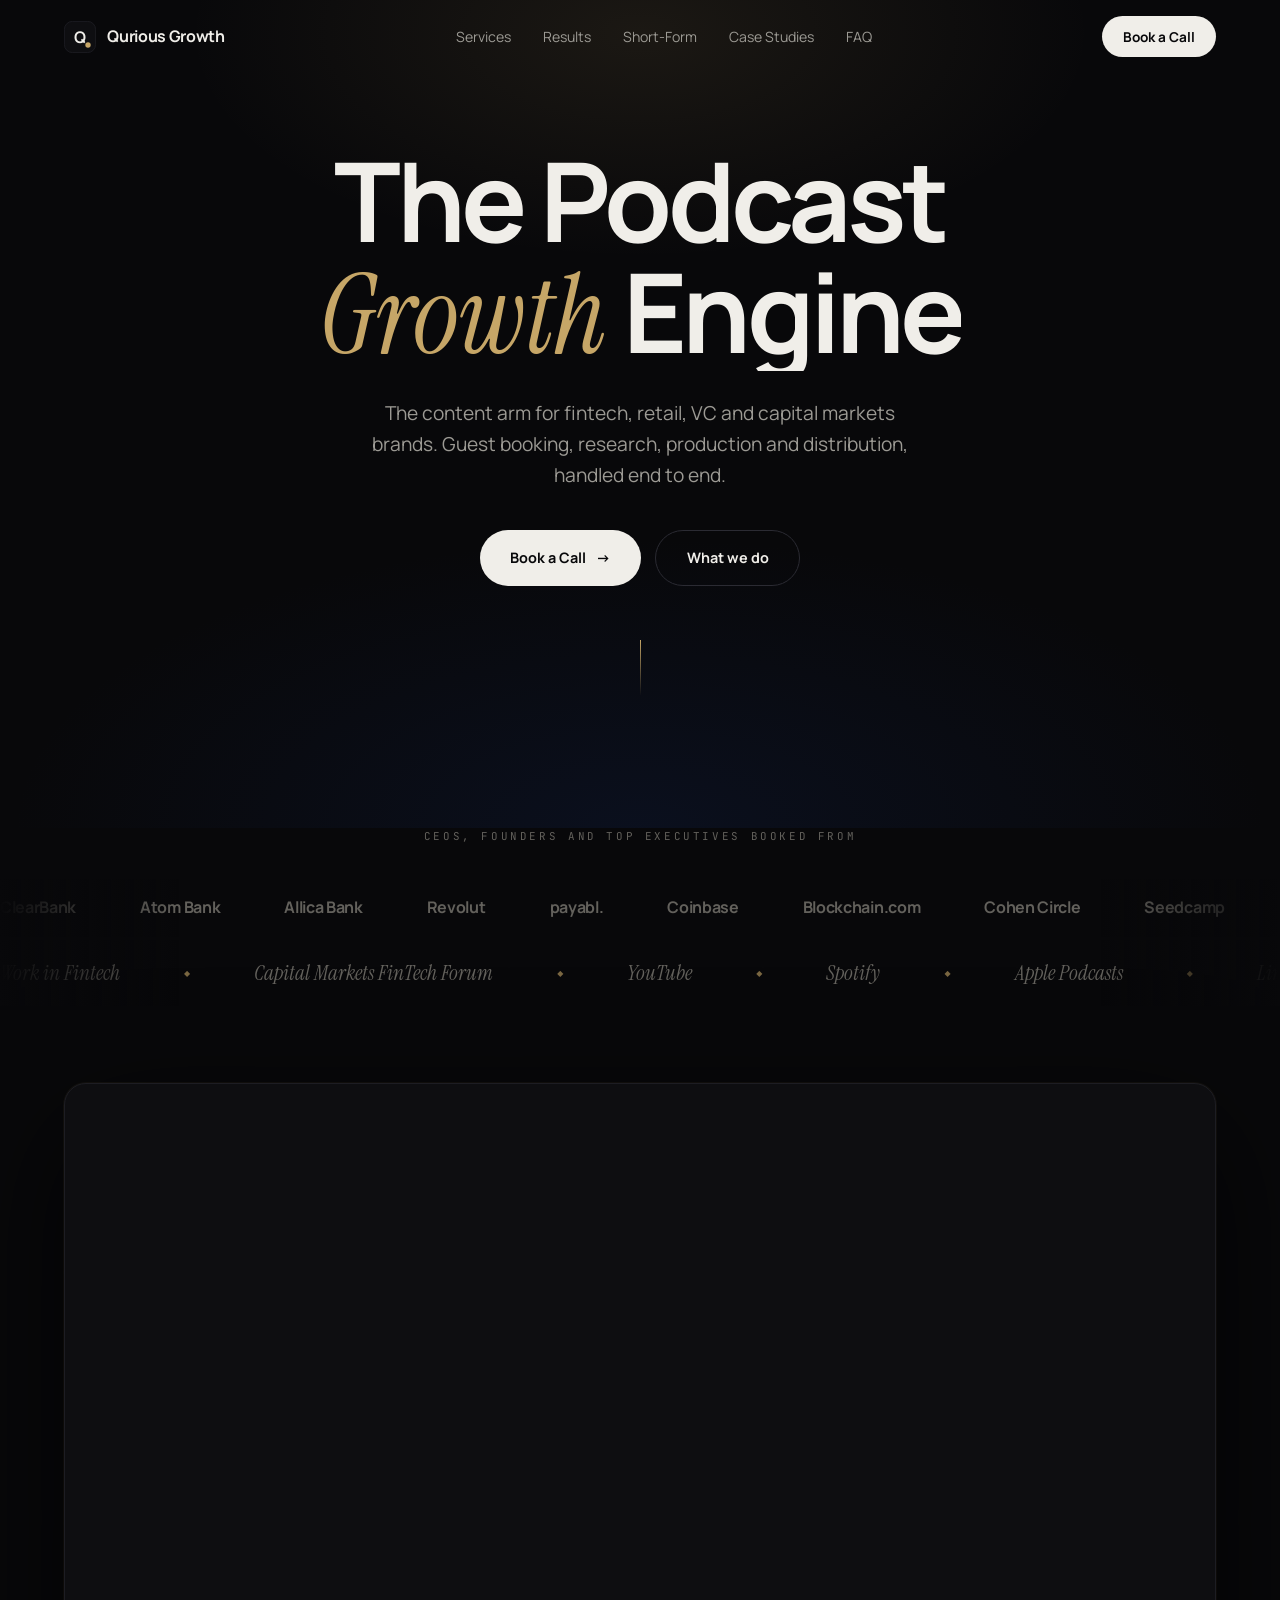
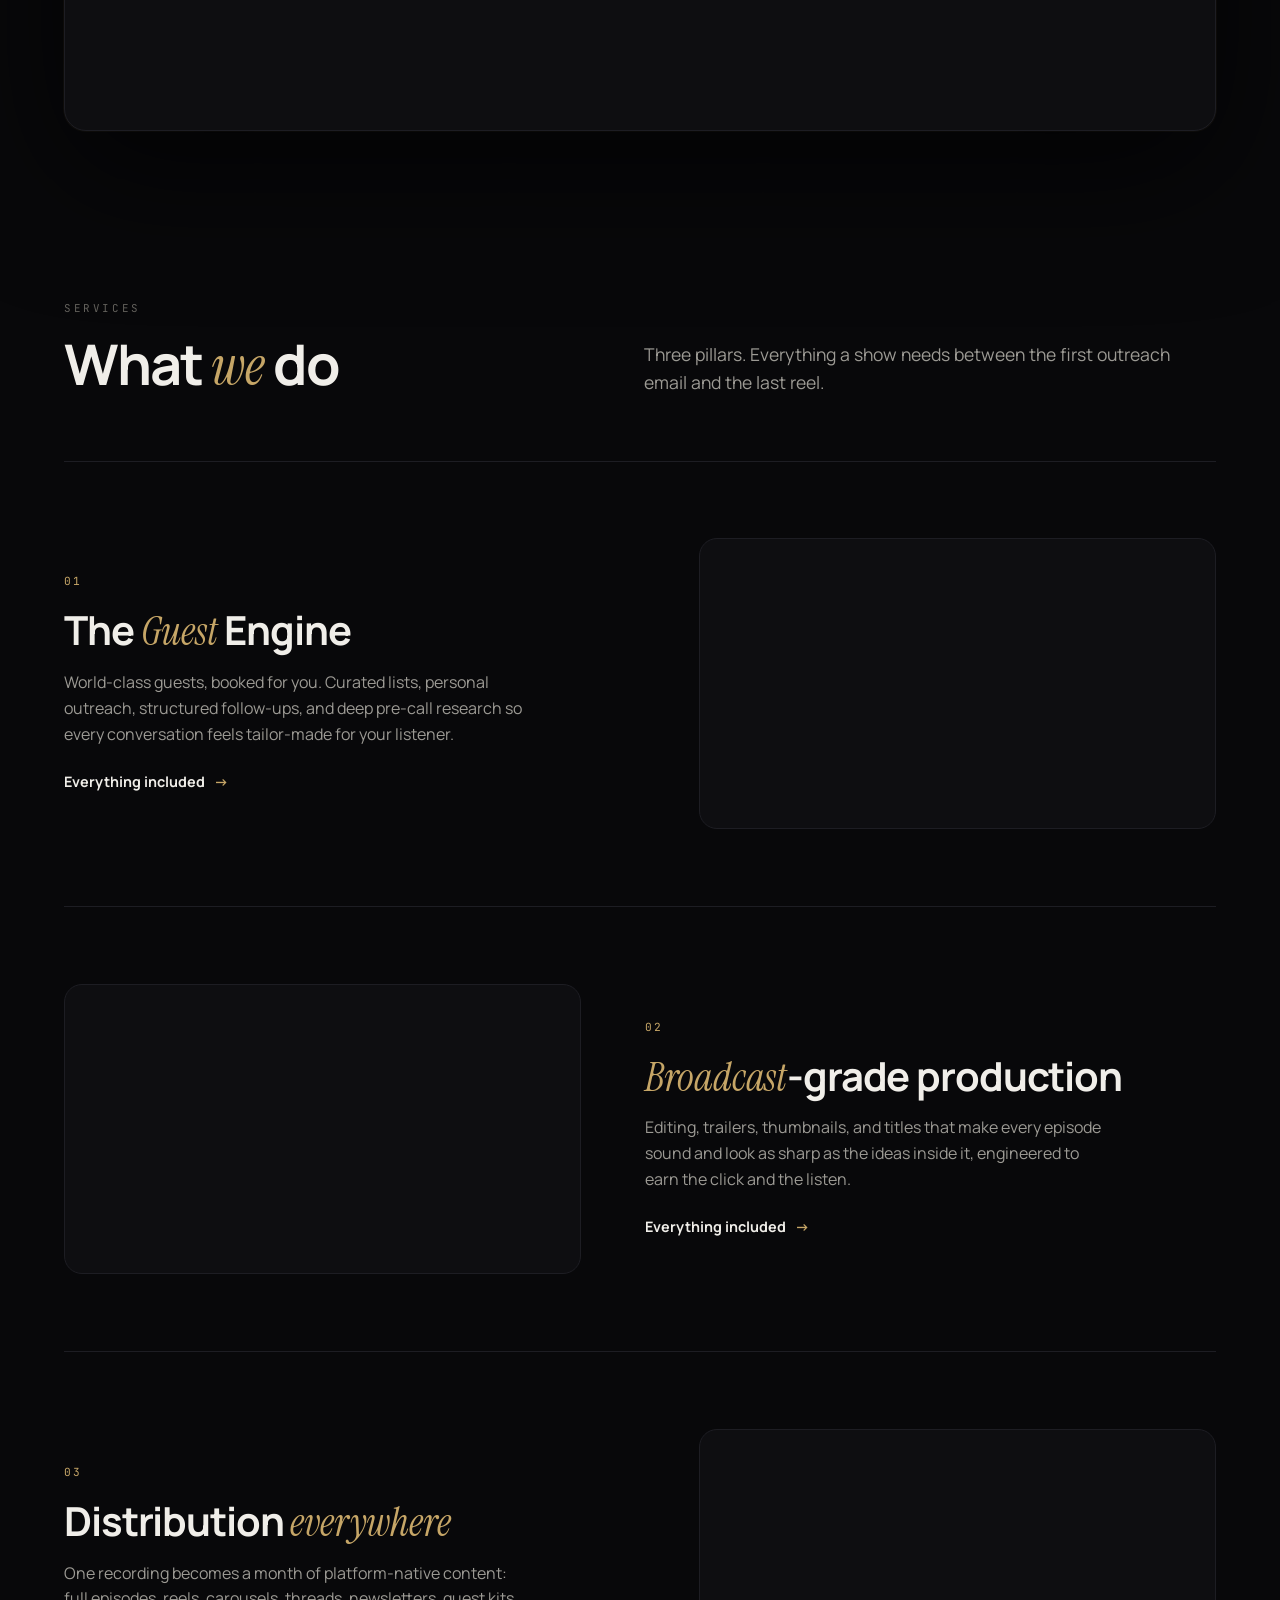
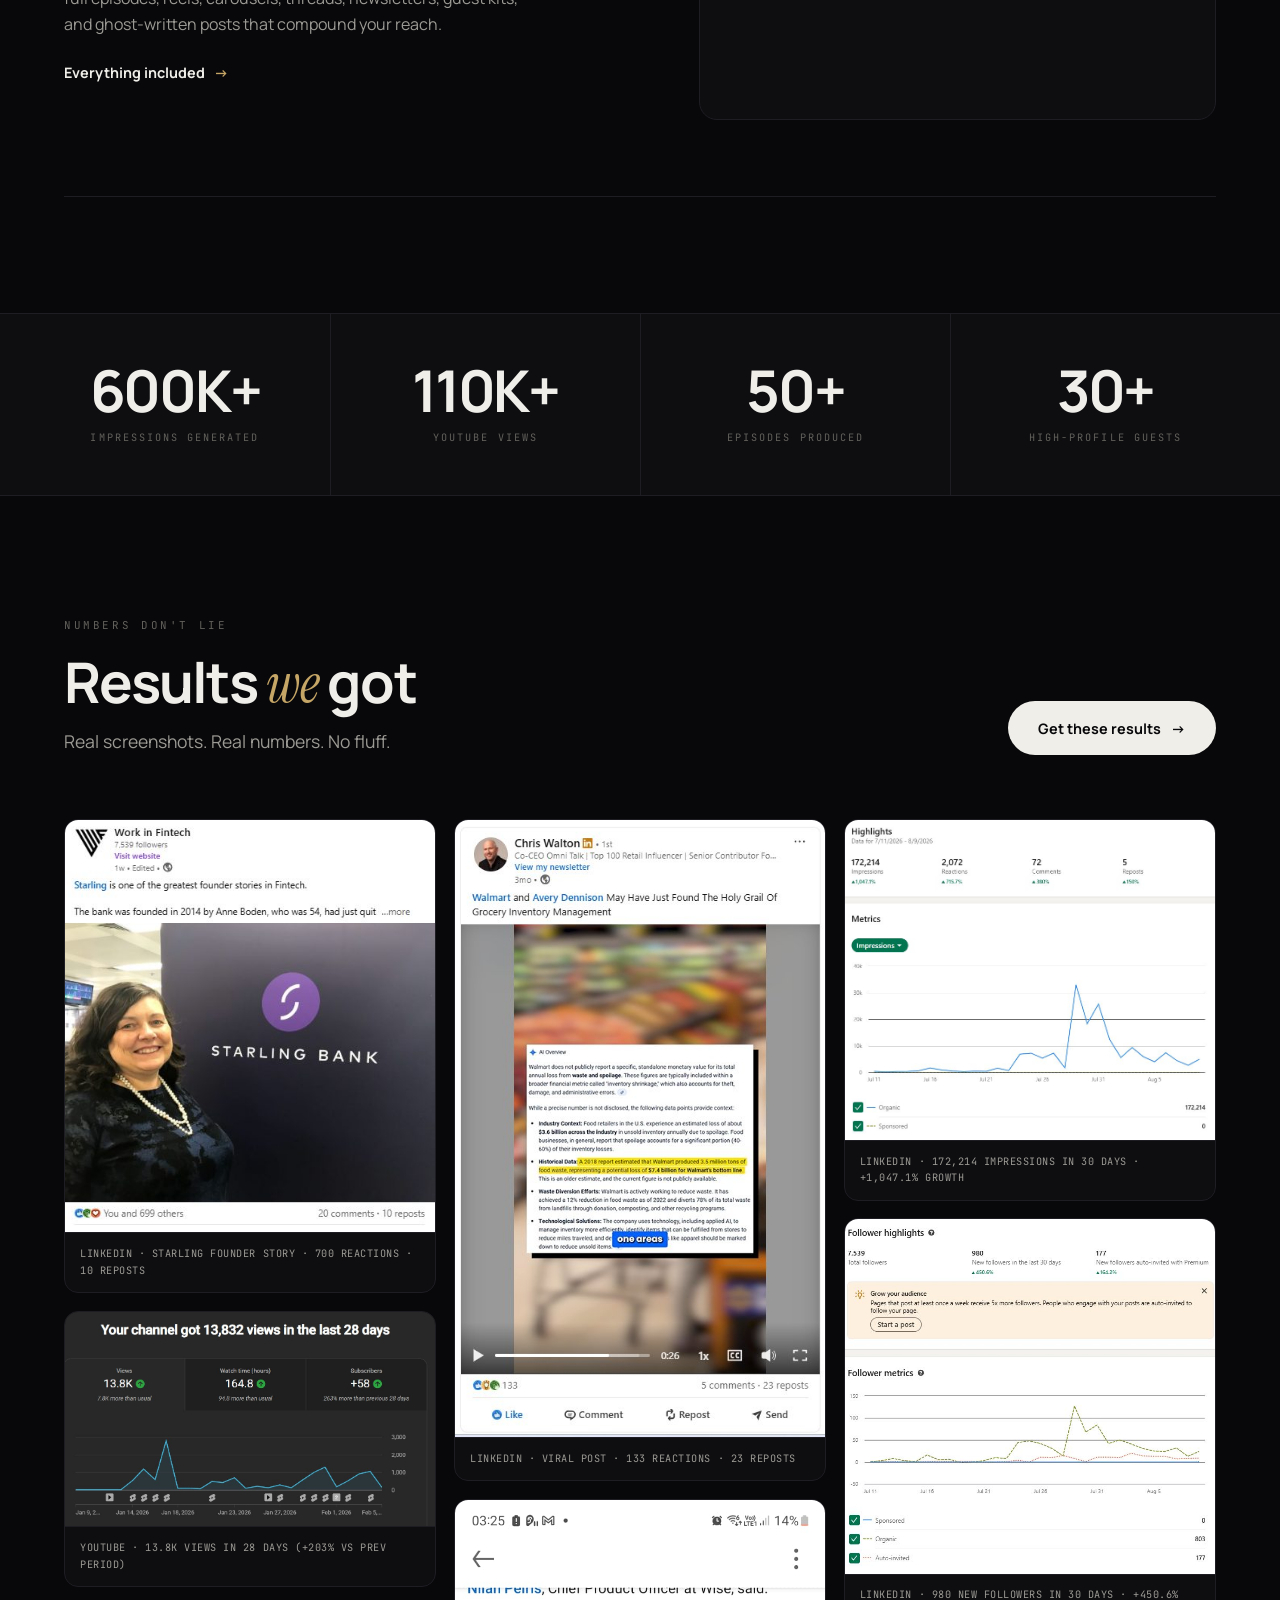
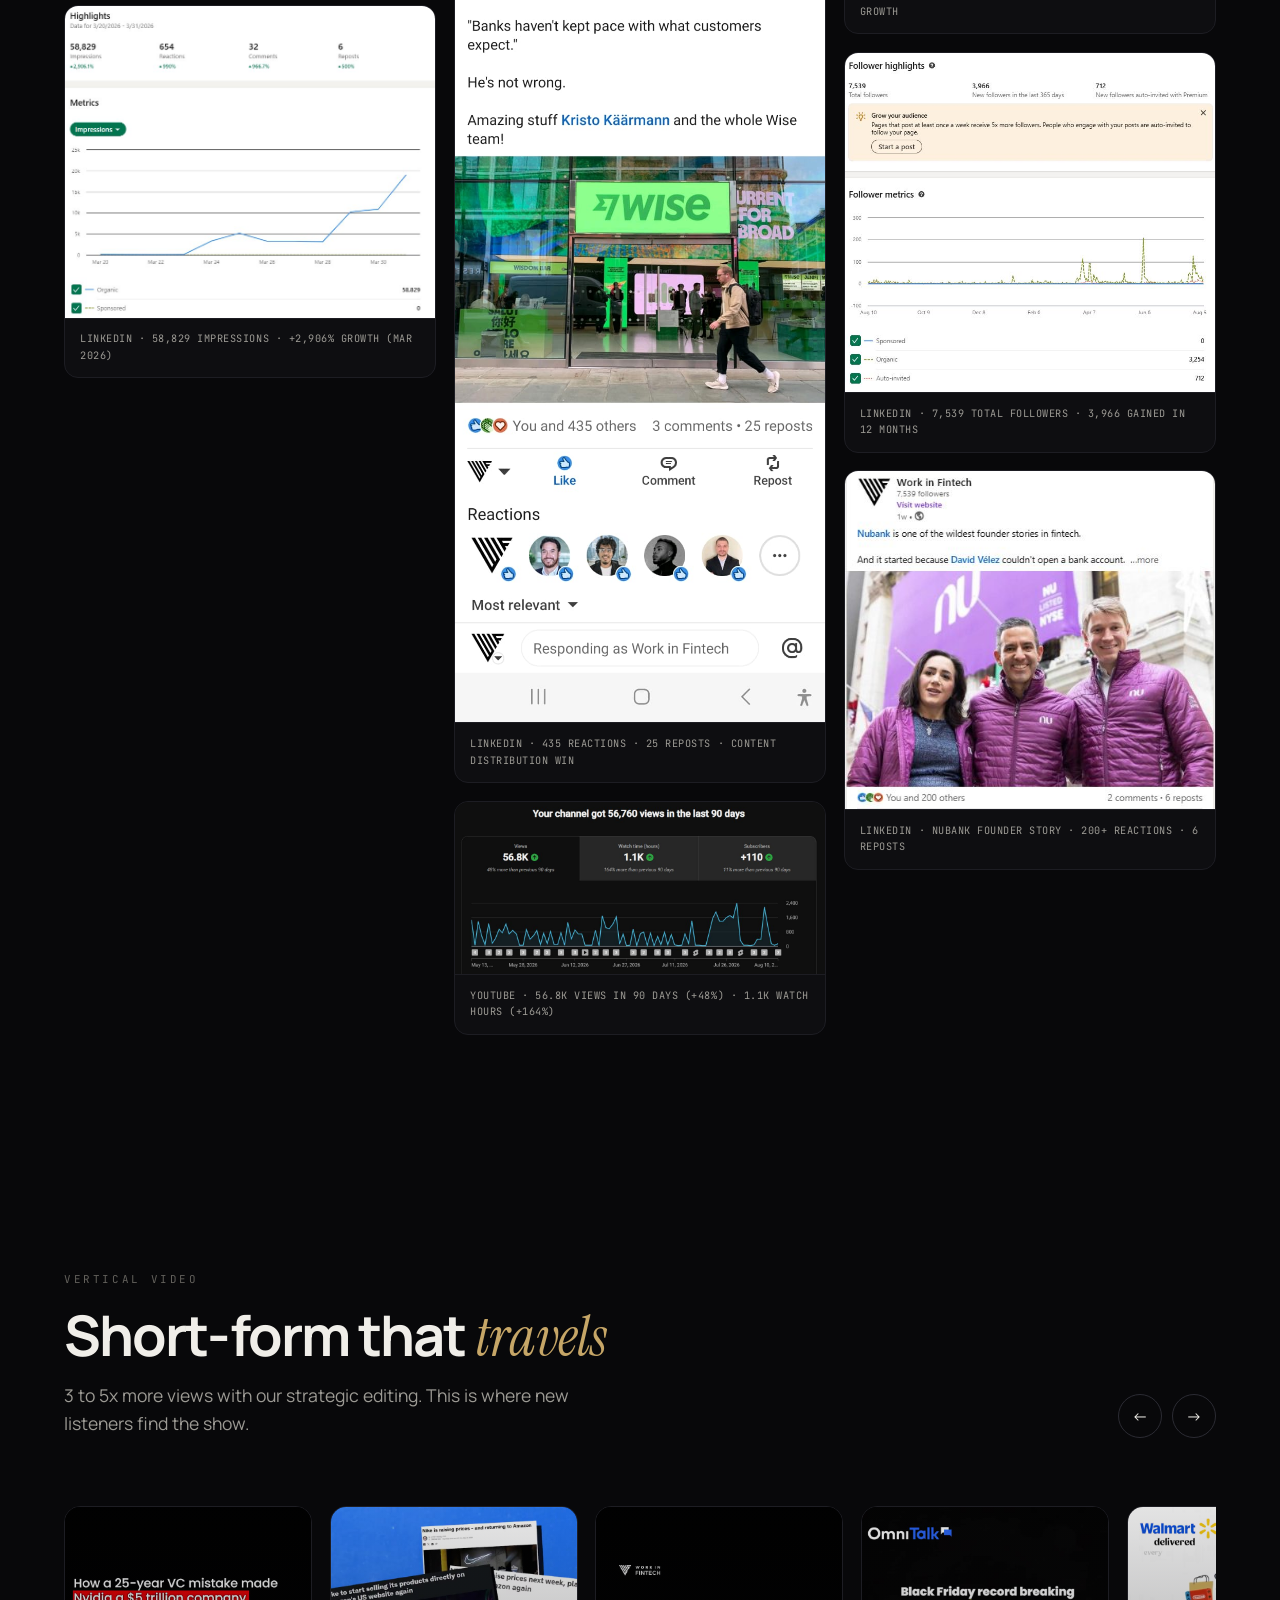
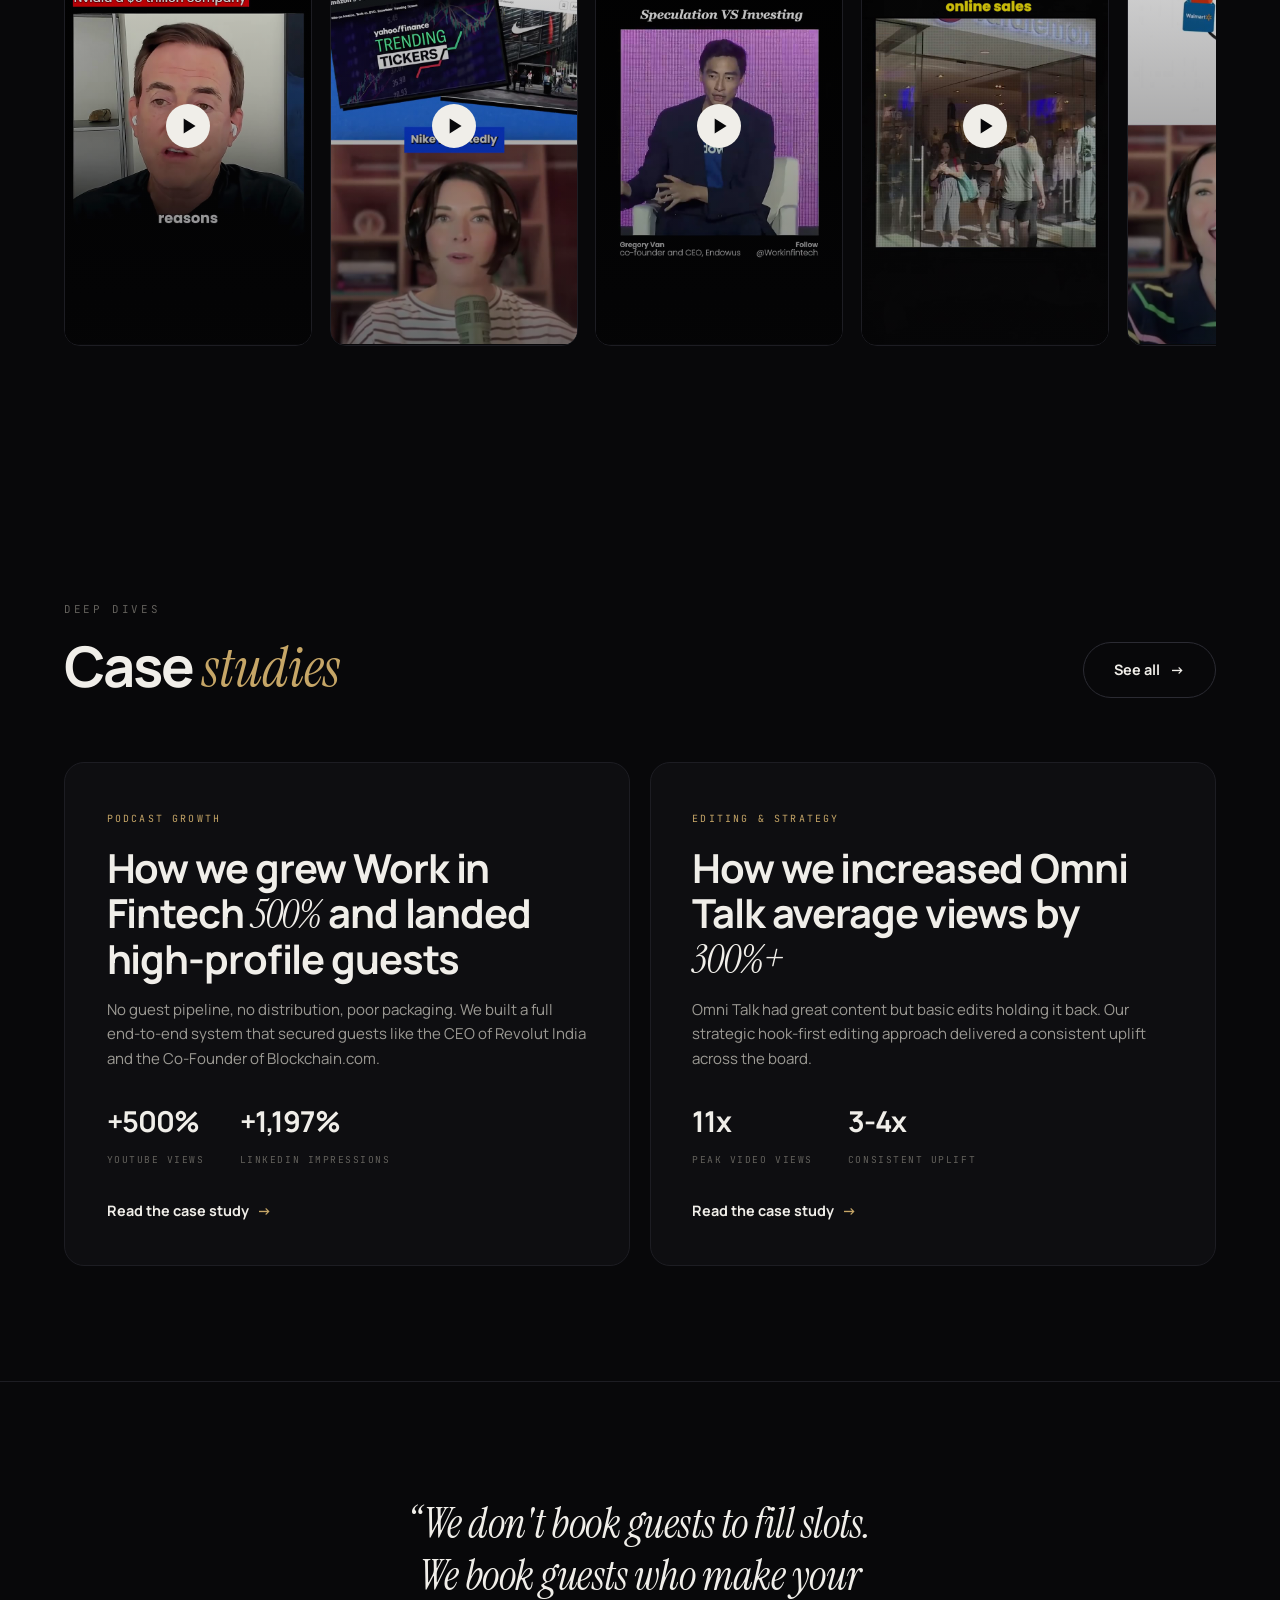
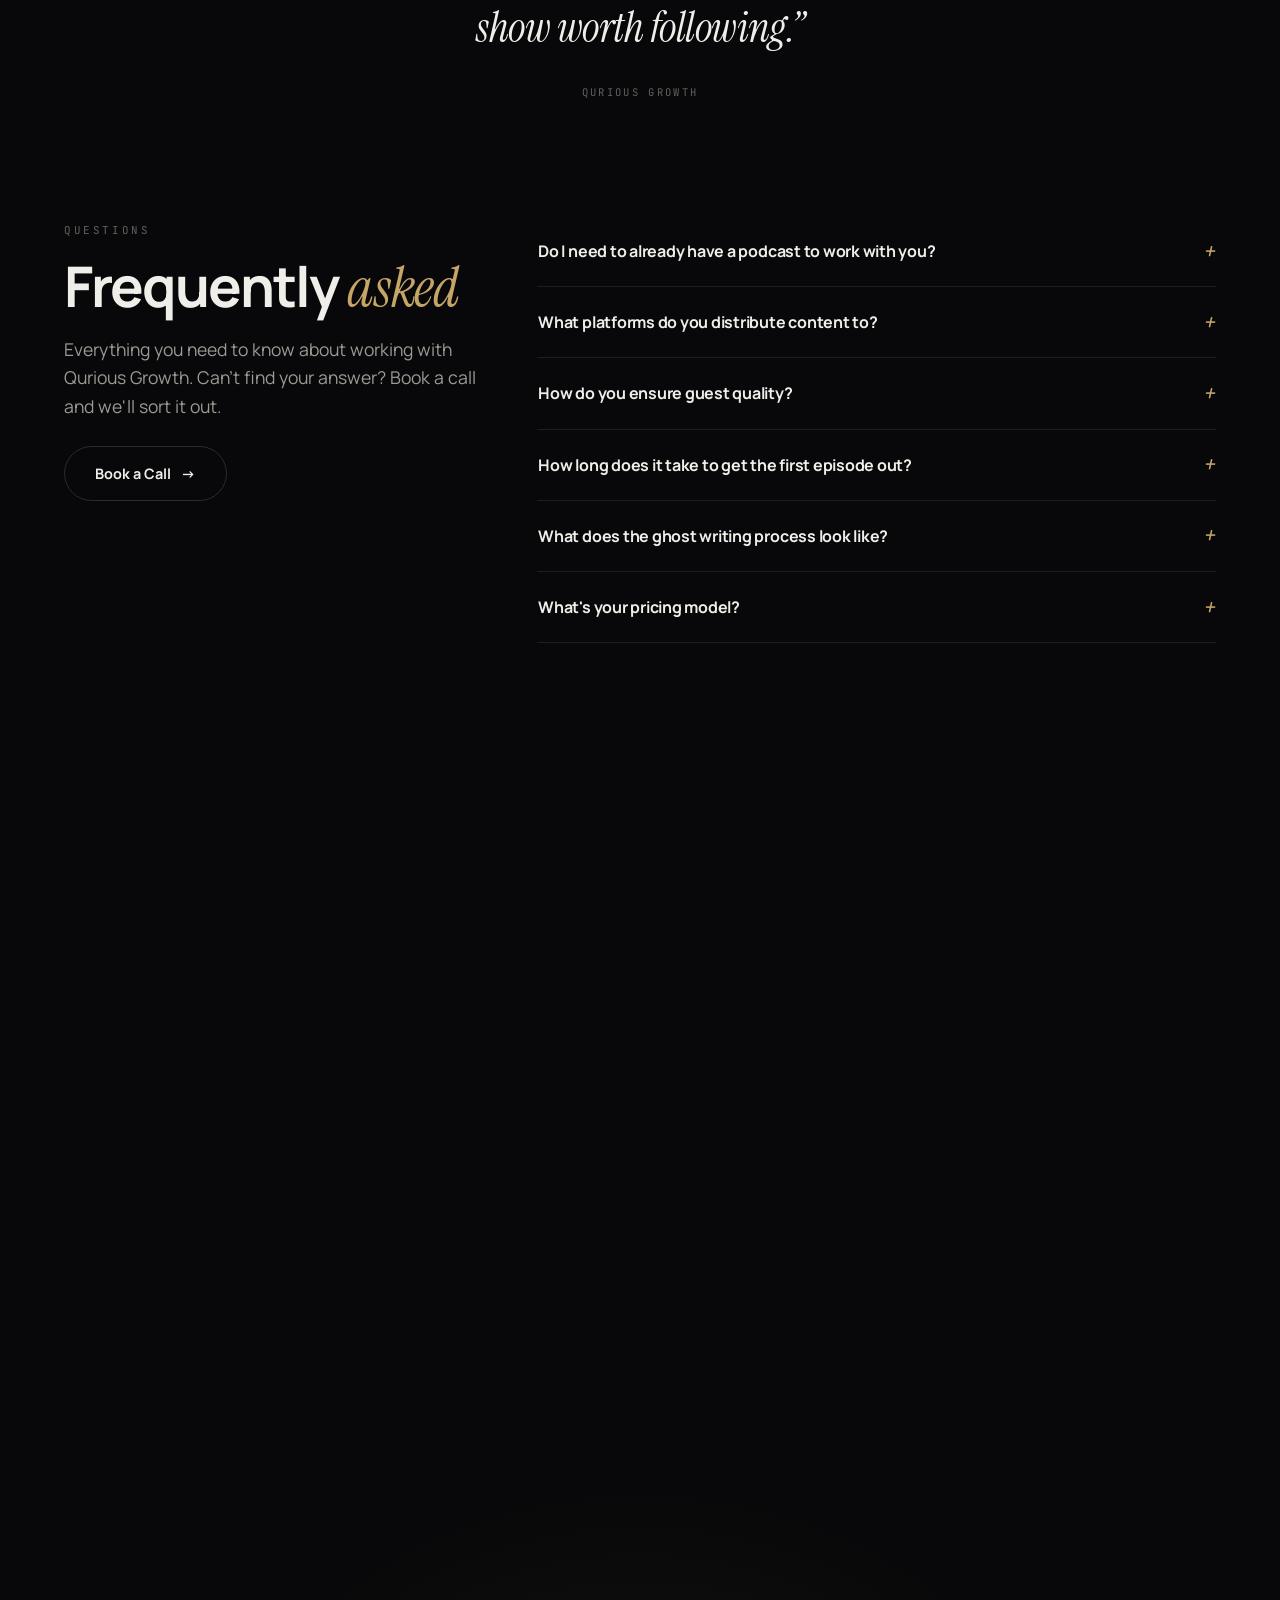
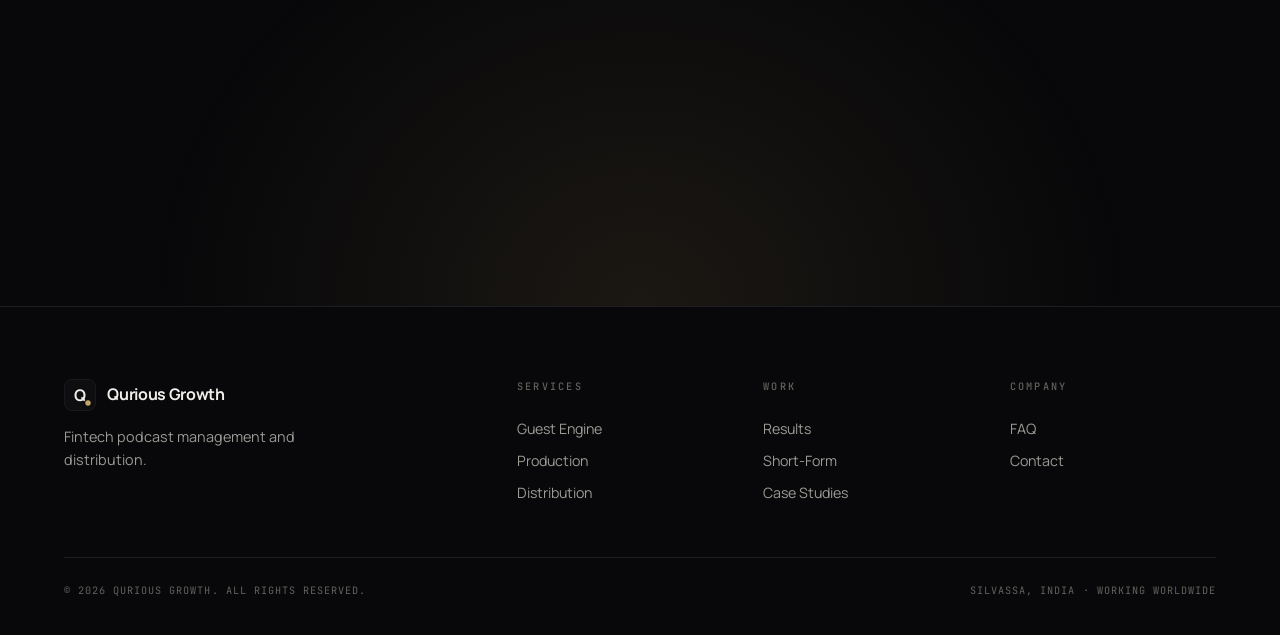
==== commit 5a892bcb: "Rebuild site with self-hosted clips" ====
--- a/index.html
+++ b/index.html
@@ -3,1103 +3,433 @@
 <head>
 <meta charset="UTF-8">
 <meta name="viewport" content="width=device-width, initial-scale=1.0">
-<title>Qurious Growth, End-to-End Podcast Management</title>
-<link href="https://fonts.googleapis.com/css2?family=Bebas+Neue&family=DM+Sans:wght@300;400;500;600&family=DM+Mono:wght@400;500&display=swap" rel="stylesheet">
-<style>
-  :root {
-    --blue-bright: #2563EB;
-    --blue-mid: #1D4ED8;
-    --blue-deep: #1E3A8A;
-    --blue-glow: #3B82F6;
-    --blue-pale: #DBEAFE;
-    --black: #050810;
-    --black-card: #0D1117;
-    --black-surface: #111827;
-    --black-border: #1F2937;
-    --white: #F8FAFC;
-    --muted: #94A3B8;
-    --muted-dark: #475569;
-    --font-display: 'Bebas Neue', sans-serif;
-    --font-body: 'DM Sans', sans-serif;
-    --font-mono: 'DM Mono', monospace;
-  }
-  * { margin: 0; padding: 0; box-sizing: border-box; }
-  html { scroll-behavior: smooth; }
-  body {
-    background: var(--black);
-    color: var(--white);
-    font-family: var(--font-body);
-    font-size: 16px;
-    line-height: 1.7;
-    overflow-x: hidden;
-  }
-
-  /* NAV */
-  nav {
-    position: fixed; top: 0; left: 0; right: 0; z-index: 100;
-    display: flex; align-items: center; justify-content: space-between;
-    padding: 1rem 4rem;
-    background: rgba(5,8,16,0.88);
-    backdrop-filter: blur(14px);
-    border-bottom: 1px solid var(--black-border);
-  }
-  .nav-logo {
-    display: flex; align-items: center; gap: 0.65rem;
-    text-decoration: none;
-  }
-  .logo-mark {
-    width: 38px; height: 38px; flex-shrink: 0;
-  }
-  .logo-text {
-    font-family: var(--font-display);
-    font-size: 1.6rem; letter-spacing: 0.04em; color: var(--white);
-    line-height: 1;
-  }
-  .logo-text span { color: var(--blue-glow); }
-  .nav-links { display: flex; gap: 2.5rem; list-style: none; }
-  .nav-links a {
-    color: var(--muted); text-decoration: none; font-size: 0.88rem;
-    letter-spacing: 0.04em; font-weight: 500; transition: color 0.2s;
-  }
-  .nav-links a:hover { color: var(--white); }
-  .nav-cta {
-    background: var(--blue-bright); color: var(--white);
-    padding: 0.6rem 1.5rem; border-radius: 4px;
-    font-size: 0.88rem; font-weight: 600; text-decoration: none;
-    transition: background 0.2s;
-  }
-  .nav-cta:hover { background: var(--blue-glow); }
-
-  /* HERO */
-  .hero {
-    min-height: 100vh;
-    display: flex; flex-direction: column; align-items: center; justify-content: center;
-    text-align: center; padding: 8rem 2rem 5rem;
-    position: relative; overflow: hidden;
-  }
-  .hero-grid {
-    position: absolute; inset: 0;
-    background-image:
-      linear-gradient(rgba(37,99,235,0.06) 1px, transparent 1px),
-      linear-gradient(90deg, rgba(37,99,235,0.06) 1px, transparent 1px);
-    background-size: 60px 60px; pointer-events: none;
-  }
-  .hero-glow {
-    position: absolute; width: 700px; height: 700px;
-    background: radial-gradient(circle, rgba(37,99,235,0.18) 0%, transparent 70%);
-    top: 50%; left: 50%; transform: translate(-50%, -60%); pointer-events: none;
-  }
-  .hero-badge {
-    display: inline-flex; align-items: center; gap: 8px;
-    background: rgba(37,99,235,0.12); border: 1px solid rgba(59,130,246,0.3);
-    padding: 0.4rem 1.2rem; border-radius: 100px;
-    font-family: var(--font-mono); font-size: 0.78rem;
-    color: var(--blue-glow); margin-bottom: 2rem; position: relative; z-index: 1;
-  }
-  .badge-dot { width: 7px; height: 7px; background: var(--blue-glow); border-radius: 50%; animation: pulse 2s infinite; }
-  @keyframes pulse { 0%,100% { opacity: 1; } 50% { opacity: 0.3; } }
-  .hero h1 {
-    font-family: var(--font-display); font-size: clamp(4rem, 9vw, 8.5rem);
-    line-height: 0.95; letter-spacing: 0.02em; position: relative; z-index: 1; margin-bottom: 1.5rem;
-  }
-  .hero h1 .blue { color: var(--blue-glow); }
-  .hero-sub {
-    max-width: 560px; color: var(--muted); font-size: 1.1rem; line-height: 1.7;
-    position: relative; z-index: 1; margin-bottom: 2.5rem;
-  }
-  .hero-actions { display: flex; gap: 1rem; position: relative; z-index: 1; }
-  .btn-primary {
-    background: var(--blue-bright); color: #fff;
-    padding: 0.85rem 2.2rem; border-radius: 4px;
-    font-weight: 600; font-size: 0.95rem; text-decoration: none;
-    transition: background 0.2s, transform 0.15s; display: inline-block;
-  }
-  .btn-primary:hover { background: var(--blue-glow); transform: translateY(-1px); }
-  .btn-ghost {
-    border: 1px solid var(--black-border); color: var(--white);
-    padding: 0.85rem 2.2rem; border-radius: 4px;
-    font-weight: 500; font-size: 0.95rem; text-decoration: none;
-    transition: border-color 0.2s, background 0.2s; display: inline-block;
-  }
-  .btn-ghost:hover { border-color: var(--blue-bright); background: rgba(37,99,235,0.08); }
-  .hero-stats {
-    display: flex; gap: 4rem; margin-top: 5rem; padding-top: 3rem;
-    border-top: 1px solid var(--black-border); position: relative; z-index: 1;
-  }
-  .stat-val { font-family: var(--font-display); font-size: 2.5rem; color: var(--white); }
-  .stat-label { color: var(--muted); font-size: 0.82rem; letter-spacing: 0.06em; text-transform: uppercase; }
-
-  /* SECTIONS */
-  section { padding: 7rem 4rem; }
-  .section-tag {
-    font-family: var(--font-mono); font-size: 0.78rem;
-    color: var(--blue-glow); letter-spacing: 0.1em; text-transform: uppercase;
-    margin-bottom: 1rem; display: block;
-  }
-  .section-title {
-    font-family: var(--font-display); font-size: clamp(2.8rem, 5vw, 4.5rem);
-    line-height: 1; margin-bottom: 1.2rem;
-  }
-  .section-desc { color: var(--muted); max-width: 520px; font-size: 1rem; }
-  .section-header { display: flex; justify-content: space-between; align-items: flex-end; margin-bottom: 4rem; flex-wrap: wrap; gap: 1.5rem; }
-
-  /* SERVICES */
-  #services { background: var(--black-card); border-top: 1px solid var(--black-border); border-bottom: 1px solid var(--black-border); }
-  .services-grid {
-    display: grid; grid-template-columns: repeat(auto-fit, minmax(320px, 1fr));
-    gap: 1.5px; background: var(--black-border); border: 1.5px solid var(--black-border);
-  }
-  .service-card {
-    background: var(--black-card); padding: 2.5rem;
-    position: relative; overflow: hidden; transition: background 0.3s; cursor: default;
-  }
-  .service-card:hover { background: var(--black-surface); }
-  .service-card::before {
-    content: ''; position: absolute; top: 0; left: 0; right: 0; height: 2px;
-    background: var(--blue-bright); transform: scaleX(0); transform-origin: left; transition: transform 0.4s ease;
-  }
-  .service-card:hover::before { transform: scaleX(1); }
-  .service-num { font-family: var(--font-mono); font-size: 0.75rem; color: var(--blue-mid); margin-bottom: 1.5rem; display: block; letter-spacing: 0.1em; }
-  .service-icon {
-    width: 48px; height: 48px; background: rgba(37,99,235,0.12); border: 1px solid rgba(37,99,235,0.25);
-    border-radius: 8px; display: flex; align-items: center; justify-content: center;
-    margin-bottom: 1.5rem; font-size: 1.4rem;
-  }
-  .service-title { font-family: var(--font-display); font-size: 1.7rem; letter-spacing: 0.02em; margin-bottom: 1rem; }
-  .service-desc { color: var(--muted); font-size: 0.92rem; line-height: 1.75; }
-  .service-bullets { margin-top: 1.2rem; list-style: none; }
-  .service-bullets li {
-    color: var(--muted); font-size: 0.88rem; padding: 0.35rem 0;
-    padding-left: 1.2rem; border-bottom: 1px solid var(--black-border); position: relative;
-  }
-  .service-bullets li::before { content: '›'; position: absolute; left: 0; color: var(--blue-glow); }
-  .service-bullets li:last-child { border-bottom: none; }
-
-  /* TRAILERS */
-  #trailers { background: var(--black); }
-  .carousel-wrap { position: relative; }
-  .carousel-track-outer { overflow: hidden; }
-  .carousel-track { display: flex; gap: 1.5rem; transition: transform 0.5s cubic-bezier(0.25,0.46,0.45,0.94); }
-  .trailer-card {
-    flex: 0 0 calc(33.333% - 1rem); background: var(--black-card);
-    border: 1px solid var(--black-border); border-radius: 8px; overflow: hidden;
-  }
-  .trailer-embed { width: 100%; aspect-ratio: 16/9; background: var(--black-surface); display: flex; align-items: center; justify-content: center; position: relative; }
-  .trailer-embed iframe { width: 100%; height: 100%; border: none; }
-  .trailer-placeholder { display: flex; flex-direction: column; align-items: center; gap: 0.8rem; color: var(--muted-dark); font-size: 0.85rem; }
-  .trailer-play { width: 52px; height: 52px; border: 2px solid var(--black-border); border-radius: 50%; display: flex; align-items: center; justify-content: center; font-size: 1.2rem; }
-  .trailer-info { padding: 1.2rem 1.5rem; }
-  .trailer-title { font-weight: 600; font-size: 0.95rem; margin-bottom: 0.3rem; }
-  .trailer-meta { color: var(--muted); font-size: 0.8rem; font-family: var(--font-mono); }
-  .carousel-controls { display: flex; gap: 0.75rem; margin-top: 2rem; justify-content: flex-end; }
-  .carousel-btn {
-    width: 44px; height: 44px; background: var(--black-card); border: 1px solid var(--black-border);
-    border-radius: 50%; color: var(--white); cursor: pointer;
-    display: flex; align-items: center; justify-content: center;
-    font-size: 1rem; transition: border-color 0.2s, background 0.2s;
-  }
-  .carousel-btn:hover { border-color: var(--blue-bright); background: rgba(37,99,235,0.12); }
-  .carousel-btn:disabled { opacity: 0.3; cursor: default; }
-
-  /* RESULTS / SCREENSHOTS */
-  #results { background: var(--black-surface); border-top: 1px solid var(--black-border); border-bottom: 1px solid var(--black-border); }
-  .results-intro { display: flex; justify-content: space-between; align-items: flex-end; margin-bottom: 4rem; flex-wrap: wrap; gap: 1.5rem; }
-  .results-ticker { display: flex; gap: 3rem; flex-wrap: wrap; margin-bottom: 3.5rem; }
-  .ticker-stat { border-left: 2px solid var(--blue-bright); padding-left: 1.2rem; }
-  .ticker-val { font-family: var(--font-display); font-size: 2.8rem; color: var(--white); line-height: 1; }
-  .ticker-val span { color: var(--blue-glow); }
-  .ticker-label { color: var(--muted); font-size: 0.8rem; letter-spacing: 0.07em; text-transform: uppercase; margin-top: 0.3rem; }
-  .screenshots-grid { columns: 3; gap: 1.25rem; }
-  .screenshot-item {
-    break-inside: avoid; margin-bottom: 1.25rem; border: 1px solid var(--black-border);
-    border-radius: 8px; overflow: hidden; background: var(--black-card);
-    transition: border-color 0.25s, transform 0.25s; cursor: pointer; display: block;
-  }
-  .screenshot-item:hover { border-color: var(--blue-bright); transform: translateY(-3px); }
-  .screenshot-img { width: 100%; display: block; object-fit: cover; }
-  .screenshot-caption {
-    padding: 0.75rem 1rem; border-top: 1px solid var(--black-border);
-    font-size: 0.8rem; color: var(--muted); font-family: var(--font-mono);
-  }
-  /* Lightbox */
-  .lightbox-overlay {
-    display: none; position: fixed; inset: 0; z-index: 999;
-    background: rgba(5,8,16,0.97); align-items: center; justify-content: center;
-    flex-direction: column; gap: 1rem;
-  }
-  .lightbox-overlay.active { display: flex; }
-  .lightbox-img { max-width: 90vw; max-height: 82vh; border-radius: 6px; object-fit: contain; }
-  .lightbox-caption { color: var(--muted); font-family: var(--font-mono); font-size: 0.82rem; }
-  .lightbox-close {
-    position: absolute; top: 1.5rem; right: 2rem;
-    background: none; border: 1px solid var(--black-border);
-    color: var(--white); font-size: 1.2rem; width: 40px; height: 40px;
-    border-radius: 50%; cursor: pointer; display: flex; align-items: center; justify-content: center; transition: border-color 0.2s;
-  }
-  .lightbox-close:hover { border-color: var(--blue-bright); }
-
-  /* CASE STUDY PREVIEWS */
-  .case-card-wrap { position: relative; }
-  .case-actions { display: flex; align-items: center; justify-content: space-between; flex-wrap: wrap; gap: 0.75rem; margin-top: 0.5rem; }
-  .case-preview-btn {
-    background: rgba(37,99,235,0.1); border: 1px solid rgba(59,130,246,0.3);
-    color: var(--blue-glow); font-size: 0.8rem; font-family: var(--font-mono);
-    padding: 0.4rem 0.9rem; border-radius: 4px; cursor: pointer;
-    transition: background 0.2s, border-color 0.2s; white-space: nowrap;
-  }
-  .case-preview-btn:hover { background: rgba(37,99,235,0.2); border-color: var(--blue-bright); }
-  .case-preview-strip {
-    display: none;
-    background: var(--black-surface);
-    border: 1px solid var(--blue-bright);
-    border-radius: 8px;
-    padding: 1.25rem;
-    margin-bottom: 1rem;
-    animation: slideDown 0.3s ease;
-  }
-  .case-preview-strip.open { display: block; }
-  @keyframes slideDown { from { opacity: 0; transform: translateY(-8px); } to { opacity: 1; transform: translateY(0); } }
-  .case-preview-header {
-    display: flex; justify-content: space-between; align-items: center;
-    margin-bottom: 1rem;
-  }
-  .case-preview-label { font-family: var(--font-mono); font-size: 0.72rem; color: var(--blue-glow); letter-spacing: 0.1em; }
-  .case-preview-close {
-    background: none; border: 1px solid var(--black-border);
-    color: var(--muted); font-size: 0.85rem; width: 26px; height: 26px;
-    border-radius: 50%; cursor: pointer; display: flex; align-items: center; justify-content: center;
-    transition: border-color 0.2s, color 0.2s;
-  }
-  .case-preview-close:hover { border-color: var(--blue-bright); color: var(--white); }
-  .case-preview-pages {
-    display: grid; grid-template-columns: repeat(3, 1fr); gap: 0.75rem; margin-bottom: 1rem;
-  }
-  .case-preview-pages img {
-    width: 100%; border-radius: 4px; border: 1px solid var(--black-border);
-    display: block; transition: border-color 0.2s, transform 0.2s;
-  }
-  .case-preview-pages img:hover { border-color: var(--blue-bright); transform: scale(1.02); }
-  .case-preview-full {
-    display: inline-flex; align-items: center; gap: 0.4rem;
-    background: var(--blue-bright); color: #fff;
-    padding: 0.6rem 1.4rem; border-radius: 4px;
-    font-size: 0.88rem; font-weight: 600; text-decoration: none;
-    transition: background 0.2s;
-  }
-  .case-preview-full:hover { background: var(--blue-glow); }
-  @media (max-width: 600px) {
-    .case-preview-pages { grid-template-columns: 1fr; }
-  }
-
-  /* CASE STUDIES */
-  #case-studies { background: var(--black); }
-  .cases-grid { display: grid; grid-template-columns: 1fr 1fr; gap: 2rem; }
-  .case-card {
-    background: var(--black-card); border: 1px solid var(--black-border);
-    border-radius: 8px; overflow: hidden; text-decoration: none; color: var(--white);
-    display: block; transition: border-color 0.3s, transform 0.2s; position: relative;
-  }
-  .case-card:hover { border-color: var(--blue-bright); transform: translateY(-3px); }
-  .case-cover {
-    height: 220px; background: var(--black-surface);
-    display: flex; align-items: center; justify-content: center; font-size: 3rem; position: relative; overflow: hidden;
-  }
-  .case-cover-bg { position: absolute; inset: 0; background: linear-gradient(135deg, rgba(37,99,235,0.15) 0%, transparent 60%); }
-  .case-cover-num { font-family: var(--font-display); font-size: 8rem; color: rgba(37,99,235,0.15); position: absolute; right: 1.5rem; bottom: -1.5rem; line-height: 1; }
-  .case-cover-label { font-family: var(--font-mono); font-size: 0.75rem; color: var(--blue-glow); letter-spacing: 0.12em; position: relative; z-index: 1; }
-  .case-body { padding: 2rem; }
-  .case-tag { display: inline-block; background: rgba(37,99,235,0.12); border: 1px solid rgba(37,99,235,0.3); color: var(--blue-glow); font-size: 0.72rem; font-family: var(--font-mono); padding: 0.25rem 0.75rem; border-radius: 100px; letter-spacing: 0.08em; margin-bottom: 1rem; }
-  .case-title { font-family: var(--font-display); font-size: 1.8rem; margin-bottom: 0.75rem; line-height: 1.1; }
-  .case-desc { color: var(--muted); font-size: 0.9rem; line-height: 1.7; margin-bottom: 1.5rem; }
-  .case-link { display: inline-flex; align-items: center; gap: 0.5rem; color: var(--blue-glow); font-size: 0.88rem; font-weight: 600; font-family: var(--font-mono); }
-  .case-arrow { transition: transform 0.2s; }
-  .case-card:hover .case-arrow { transform: translateX(4px); }
-
-  /* FAQ */
-  #faq { background: var(--black-card); border-top: 1px solid var(--black-border); }
-  .faq-layout {
-    display: grid;
-    grid-template-columns: 320px 1fr;
-    gap: 5rem;
-    align-items: start;
-  }
-  .faq-sidebar { position: sticky; top: 7rem; }
-  .faq-sidebar-title {
-    font-family: var(--font-display);
-    font-size: clamp(2.8rem, 5vw, 4.5rem);
-    line-height: 1; margin-bottom: 1rem;
-  }
-  .faq-sidebar-desc { color: var(--muted); font-size: 0.95rem; line-height: 1.7; margin-bottom: 2rem; }
-  .faq-grid { width: 100%; }
-  .faq-item {
-    border-bottom: 1px solid var(--black-border);
-    overflow: hidden;
-  }
-  .faq-item:first-child { border-top: 1px solid var(--black-border); }
-  .faq-q {
-    width: 100%; background: none; border: none; color: var(--white); text-align: left;
-    padding: 1.5rem 0; font-family: var(--font-body); font-size: 1rem; font-weight: 500;
-    cursor: pointer; display: flex; justify-content: space-between; align-items: center;
-    gap: 1.5rem; transition: color 0.2s; line-height: 1.5;
-  }
-  .faq-q:hover { color: var(--blue-glow); }
-  .faq-icon {
-    width: 28px; height: 28px; flex-shrink: 0;
-    border: 1px solid var(--black-border);
-    border-radius: 50%; display: flex; align-items: center; justify-content: center;
-    font-size: 1rem; transition: transform 0.3s, border-color 0.2s, background 0.2s;
-    color: var(--muted);
-  }
-  .faq-item.open .faq-icon {
-    transform: rotate(45deg);
-    border-color: var(--blue-bright);
-    background: rgba(37,99,235,0.1);
-    color: var(--blue-glow);
-  }
-  .faq-a {
-    max-height: 0; overflow: hidden;
-    transition: max-height 0.45s ease, padding 0.3s;
-    color: var(--muted); font-size: 0.93rem; line-height: 1.85;
-    padding-left: 0; border-left: 2px solid transparent;
-  }
-  .faq-item.open .faq-a {
-    max-height: 500px;
-    padding-bottom: 1.75rem;
-    padding-left: 1.25rem;
-    border-left-color: var(--blue-bright);
-  }
-  @media (max-width: 900px) {
-    .faq-layout { grid-template-columns: 1fr; gap: 2.5rem; }
-    .faq-sidebar { position: static; }
-  }
-
-  /* BOOK */
-  #book { background: var(--black); }
-  .book-inner {
-    background: var(--black-card); border: 1px solid var(--black-border); border-radius: 12px;
-    padding: 5rem; display: grid; grid-template-columns: 1fr 1fr; gap: 4rem; align-items: center; overflow: hidden;
-  }
-  .book-title { font-family: var(--font-display); font-size: clamp(2.5rem, 4vw, 3.8rem); line-height: 1; margin-bottom: 1.2rem; }
-  .book-desc { color: var(--muted); margin-bottom: 2rem; }
-  .calendly-frame {
-    width: 100%; height: 500px; background: var(--black-surface); border: 1px solid var(--black-border);
-    border-radius: 8px; display: flex; align-items: center; justify-content: center;
-    flex-direction: column; gap: 1rem; color: var(--muted-dark);
-    font-family: var(--font-mono); font-size: 0.82rem; text-align: center;
-  }
-
-  /* FOOTER */
-  footer {
-    background: var(--black-card); border-top: 1px solid var(--black-border);
-    padding: 3rem 4rem; display: flex; justify-content: space-between; align-items: center;
-    flex-wrap: wrap; gap: 1rem;
-  }
-  .footer-logo { display: flex; align-items: center; gap: 0.6rem; }
-  .footer-logo-text { font-family: var(--font-display); font-size: 1.4rem; }
-  .footer-logo-text span { color: var(--blue-glow); }
-  .footer-copy { color: var(--muted-dark); font-size: 0.82rem; }
-  .footer-links { display: flex; gap: 2rem; }
-  .footer-links a { color: var(--muted); font-size: 0.85rem; text-decoration: none; transition: color 0.2s; }
-  .footer-links a:hover { color: var(--white); }
-
-  /* ANIMATIONS */
-  .reveal { opacity: 0; transform: translateY(24px); transition: opacity 0.7s ease, transform 0.7s ease; }
-  .reveal.visible { opacity: 1; transform: translateY(0); }
-
-  /* MOBILE MENU */
-  .nav-hamburger {
-    display: none;
-    flex-direction: column; gap: 5px; cursor: pointer;
-    background: none; border: none; padding: 4px;
-  }
-  .nav-hamburger span {
-    display: block; width: 22px; height: 2px;
-    background: var(--white); border-radius: 2px;
-    transition: transform 0.3s, opacity 0.3s;
-  }
-  .nav-hamburger.open span:nth-child(1) { transform: translateY(7px) rotate(45deg); }
-  .nav-hamburger.open span:nth-child(2) { opacity: 0; }
-  .nav-hamburger.open span:nth-child(3) { transform: translateY(-7px) rotate(-45deg); }
-  .mobile-menu {
-    display: none;
-    position: fixed; top: 60px; left: 0; right: 0; z-index: 99;
-    background: rgba(5,8,16,0.98);
-    backdrop-filter: blur(20px);
-    border-bottom: 1px solid var(--black-border);
-    padding: 1.5rem 1.5rem 2rem;
-    flex-direction: column; gap: 0;
-  }
-  .mobile-menu.open { display: flex; }
-  .mobile-menu a {
-    color: var(--muted); text-decoration: none;
-    font-size: 1rem; font-weight: 500;
-    padding: 1rem 0;
-    border-bottom: 1px solid var(--black-border);
-    display: block; transition: color 0.2s;
-  }
-  .mobile-menu a:hover { color: var(--white); }
-  .mobile-menu .mobile-cta {
-    background: var(--blue-bright); color: #fff;
-    padding: 0.9rem; border-radius: 4px;
-    text-align: center; font-weight: 600;
-    margin-top: 1.2rem; border-bottom: none;
-  }
-
-  /* ── TABLET (600px, 900px) ── */
-  @media (max-width: 900px) {
-    nav { padding: 1rem 1.5rem; }
-    .nav-links { display: none; }
-    .nav-cta { display: none; }
-    .nav-hamburger { display: flex; }
-    section { padding: 5rem 2rem; }
-    .hero { padding: 7rem 1.5rem 4rem; }
-    .hero h1 { font-size: clamp(3.2rem, 10vw, 5.5rem); }
-    .hero-sub { font-size: 1rem; }
-    .hero-actions { flex-direction: column; align-items: center; gap: 0.75rem; }
-    .hero-actions a { width: 100%; max-width: 320px; text-align: center; }
-    .hero-stats { gap: 1.5rem 3rem; flex-wrap: wrap; justify-content: center; margin-top: 3rem; padding-top: 2.5rem; }
-    .section-header { flex-direction: column; align-items: flex-start; gap: 1rem; margin-bottom: 2.5rem; }
-    .section-title { font-size: clamp(2.2rem, 7vw, 3.5rem); }
-    .services-grid { grid-template-columns: 1fr; gap: 1px; }
-    .service-card { padding: 2rem 1.5rem; }
-    .carousel-track { gap: 1rem; }
-    .trailer-card { flex: 0 0 calc(85%); }
-    .results-ticker { gap: 1.5rem 2.5rem; flex-wrap: wrap; margin-bottom: 2.5rem; }
-    .ticker-val { font-size: 2.2rem; }
-    .screenshots-grid { columns: 2; gap: 1rem; }
-    .cases-grid { grid-template-columns: 1fr; gap: 1.5rem; }
-    .faq-layout { grid-template-columns: 1fr; gap: 2rem; }
-    .faq-sidebar { position: static; }
-    .book-inner { grid-template-columns: 1fr; padding: 2.5rem 2rem; gap: 2rem; overflow: hidden; }
-    .book-inner > div:last-child { width: 100%; overflow: hidden; }
-    footer { flex-direction: column; align-items: flex-start; gap: 1.5rem; padding: 2.5rem 2rem; }
-    .footer-links { flex-wrap: wrap; gap: 1.2rem; }
-  }
-
-  /* ── MOBILE (max 600px) ── */
-  @media (max-width: 600px) {
-    nav { padding: 0.9rem 1.2rem; }
-    .logo-text { font-size: 1.3rem; }
-    .logo-mark { width: 30px; height: 30px; }
-    section { padding: 4rem 1.2rem; }
-    .hero { padding: 6rem 1.2rem 3.5rem; min-height: auto; }
-    .hero h1 { font-size: clamp(2.8rem, 13vw, 4rem); line-height: 0.92; }
-    .hero-sub { font-size: 0.95rem; max-width: 100%; }
-    .hero-actions { width: 100%; }
-    .hero-actions a { max-width: 100%; }
-    .hero-stats {
-      gap: 1.2rem;
-      display: grid;
-      grid-template-columns: 1fr 1fr;
-      margin-top: 2.5rem; padding-top: 2rem;
-    }
-    .stat-val { font-size: 2rem; }
-    .stat-label { font-size: 0.72rem; }
-    .section-title { font-size: clamp(2rem, 10vw, 2.8rem); }
-    .section-tag { font-size: 0.72rem; }
-    .service-card { padding: 1.5rem 1.2rem; }
-    .service-title { font-size: 1.4rem; }
-    .service-desc { font-size: 0.88rem; }
-    .service-bullets li { font-size: 0.84rem; }
-    .trailer-card { flex: 0 0 92%; }
-    .carousel-controls { justify-content: center; }
-    .carousel-btn { width: 40px; height: 40px; }
-    .results-ticker {
-      display: grid;
-      grid-template-columns: 1fr 1fr;
-      gap: 1.5rem; margin-bottom: 2rem;
-    }
-    .ticker-val { font-size: 2rem; }
-    .ticker-label { font-size: 0.72rem; }
-    .screenshots-grid { columns: 1; gap: 1rem; }
-    .screenshot-item { margin-bottom: 1rem; }
-    .case-cover { height: 160px; }
-    .case-cover-num { font-size: 6rem; }
-    .case-title { font-size: 1.5rem; }
-    .case-body { padding: 1.5rem; }
-    .faq-sidebar-title { font-size: 2.2rem; }
-    .faq-q { font-size: 0.95rem; padding: 1.2rem 0; }
-    .faq-a { font-size: 0.88rem; }
-    .book-inner { padding: 2rem 1.2rem; grid-template-columns: 1fr; gap: 1.5rem; overflow: hidden; }
-    .book-title { font-size: 2.2rem; }
-    .book-desc { font-size: 0.9rem; }
-    .book-inner > div:last-child { width: 100%; overflow: hidden; max-width: 100%; }
-    .calendly-inline-widget { height: 580px !important; min-width: unset !important; width: 100% !important; max-width: 100% !important; overflow: hidden !important; }
-    footer { padding: 2rem 1.2rem; gap: 1.2rem; }
-    .footer-logo-text { font-size: 1.2rem; }
-    .footer-links { gap: 1rem; }
-    .footer-links a { font-size: 0.82rem; }
-    .footer-copy { font-size: 0.75rem; }
-    .results-intro { flex-direction: column; align-items: flex-start; gap: 1.2rem; }
-    .section-header { margin-bottom: 2rem; }
-    .btn-primary, .btn-ghost { padding: 0.8rem 1.6rem; font-size: 0.9rem; }
-  }
-</style>
+<title>Qurious Growth &mdash; The Podcast Growth Engine</title>
+<meta name="description" content="End-to-end podcast management for fintech, retail, VC and capital markets brands. Guest booking, research, production and distribution.">
+<meta property="og:title" content="Qurious Growth &mdash; The Podcast Growth Engine">
+<meta property="og:description" content="End-to-end podcast management for fintech, retail, VC and capital markets brands. Guest booking, research, production and distribution.">
+<meta property="og:type" content="website">
+<meta property="og:site_name" content="Qurious Growth">
+<meta name="twitter:card" content="summary_large_image">
+<link rel="icon" href="assets/img/favicon.svg" type="image/svg+xml">
+<link rel="preconnect" href="https://fonts.googleapis.com">
+<link rel="preconnect" href="https://fonts.gstatic.com" crossorigin>
+<link href="https://fonts.googleapis.com/css2?family=Instrument+Serif:ital@0;1&family=Manrope:wght@400;500;600;700;800&family=JetBrains+Mono:wght@400;500&display=swap" rel="stylesheet">
+<link rel="stylesheet" href="assets/css/main.css">
 </head>
-<body>
-
-<!-- NAV -->
-<nav>
-  <a href="#" class="nav-logo">
-    <svg class="logo-mark" viewBox="0 0 38 38" fill="none" xmlns="http://www.w3.org/2000/svg">
-      <rect width="38" height="38" rx="8" fill="#0D1117"/>
-      <rect width="38" height="38" rx="8" stroke="#1F2937" stroke-width="1"/>
-      <text x="19" y="26" text-anchor="middle" font-family="Bebas Neue, sans-serif" font-size="22" fill="#3B82F6" letter-spacing="0.02em">Q</text>
-      <circle cx="27" cy="27" r="5" fill="#050810" stroke="#1F2937" stroke-width="1"/>
-      <circle cx="27" cy="27" r="2.5" fill="#2563EB"/>
+<body data-page="home">
+<header class="nav">
+  <a href="index.html" class="brand" aria-label="Qurious Growth home">
+    <svg viewBox="0 0 38 38" fill="none" xmlns="http://www.w3.org/2000/svg" aria-hidden="true">
+      <rect width="38" height="38" rx="10" fill="#0E0E11"/>
+      <rect x=".5" y=".5" width="37" height="37" rx="9.5" stroke="#1D1D23"/>
+      <text x="19" y="26" text-anchor="middle" font-family="Manrope, sans-serif" font-weight="700" font-size="19" fill="#F0EEE9">Q</text>
+      <circle cx="28.5" cy="28.5" r="3.2" fill="#C6A667"/>
     </svg>
-    <div class="logo-text">QURIOUS<span> GROWTH</span></div>
+    <span>Qurious Growth</span>
   </a>
-  <ul class="nav-links">
-    <li><a href="#services">Services</a></li>
-    <li><a href="#trailers">Trailers</a></li>
-    <li><a href="#results">Results</a></li>
-    <li><a href="#case-studies">Case Studies</a></li>
-    <li><a href="#faq">FAQ</a></li>
-  </ul>
-  <a href="#book" class="nav-cta">Book a Call</a>
-  <button class="nav-hamburger" id="hamburger" onclick="toggleMenu()" aria-label="Menu">
-    <span></span><span></span><span></span>
-  </button>
-</nav>
-
-<!-- MOBILE MENU -->
-<div class="mobile-menu" id="mobileMenu">
-  <a href="#services" onclick="closeMenu()">Services</a>
-  <a href="#trailers" onclick="closeMenu()">Trailers</a>
-  <a href="#results" onclick="closeMenu()">Results</a>
-  <a href="#case-studies" onclick="closeMenu()">Case Studies</a>
-  <a href="#faq" onclick="closeMenu()">FAQ</a>
-  <a href="#book" class="mobile-cta" onclick="closeMenu()">Book a Call →</a>
+  <nav>
+    <ul class="nav-links">
+      <li><a href="index.html#services">Services</a></li>
+      <li><a href="index.html#results">Results</a></li>
+      <li><a href="index.html#shorts">Short-Form</a></li>
+      <li><a href="case-studies.html">Case Studies</a></li>
+      <li><a href="index.html#faq">FAQ</a></li>
+    </ul>
+  </nav>
+  <a href="contact.html" class="nav-cta">Book a Call</a>
+  <button class="burger" id="burger" onclick="toggleMenu()" aria-label="Open menu"><span></span><span></span><span></span></button>
+</header>
+
+<div class="mobile" id="mobile">
+  <a href="index.html#services" onclick="closeMenu()">Services</a>
+  <a href="index.html#results" onclick="closeMenu()">Results</a>
+  <a href="index.html#shorts" onclick="closeMenu()">Short-Form</a>
+  <a href="case-studies.html" onclick="closeMenu()">Case Studies</a>
+  <a href="index.html#faq" onclick="closeMenu()">FAQ</a>
+  <a href="contact.html" class="m-cta" onclick="closeMenu()">Book a Call &rarr;</a>
 </div>
 
-<!-- HERO -->
 <section class="hero">
-  <div class="hero-grid"></div>
-  <div class="hero-glow"></div>
-
-  <h1>END-TO-END PODCAST MANAGEMENT,<br><span class="blue">BUILT FOR GROWTH.</span></h1>
-  <p class="hero-sub">From sourcing world-class guests to distributing your content across every platform, we handle everything so you can focus on the conversation.</p>
-  <div class="hero-actions">
-    <a href="#book" class="btn-primary">Start Your Podcast</a>
-    <a href="#services" class="btn-ghost">See What We Do</a>
-  </div>
-  <div class="hero-stats">
-    <div>
-      <div class="stat-val">50+</div>
-      <div class="stat-label">Episodes Produced</div>
-    </div>
-    <div>
-      <div class="stat-val">30+</div>
-      <div class="stat-label">High-Profile Guests</div>
-    </div>
-    <div>
-      <div class="stat-val">6</div>
-      <div class="stat-label">Platforms Covered</div>
-    </div>
-    <div>
-      <div class="stat-val">100%</div>
-      <div class="stat-label">Done-for-You</div>
-    </div>
-  </div>
-</section>
-
-<!-- SERVICES -->
-<section id="services">
-  <div class="section-header reveal">
-    <div>
-      <span class="section-tag">// What We Do</span>
-      <h2 class="section-title">COMPLETE END-TO-END<br>PODCAST MANAGEMENT</h2>
-    </div>
-    <p class="section-desc">Every moving part of your podcast, from the first outreach email to the last reel, handled with precision.</p>
-  </div>
-
-  <div class="services-grid reveal">
-    <!-- 01 Guest Outreach -->
-    <div class="service-card">
-      <span class="service-num">01 / 06</span>
-      <div class="service-icon">📨</div>
-      <div class="service-title">GUEST OUTREACH</div>
-      <p class="service-desc">We don't just find guests, we engineer conversations worth having. Our outreach process turns cold leads into confirmed bookings through strategy, precision, and persistence.</p>
-      <ul class="service-bullets">
-        <li>We build a curated guest list perfectly aligned with your show's niche and audience, plus a dream guest list of aspirational names worth shooting for</li>
-        <li>Every outreach message is crafted personally for each guest, no mass templates, no spam, just compelling, relevant pitches that get replies</li>
-        <li>We send structured follow-ups to keep conversations warm and convert interest into confirmed recording dates</li>
-        <li>We leverage your existing network strategically, identifying hidden gems in your connections who can add serious credibility to your show</li>
-      </ul>
-    </div>
-
-    <!-- 02 Guest Research -->
-    <div class="service-card">
-      <span class="service-num">02 / 06</span>
-      <div class="service-icon">🔍</div>
-      <div class="service-title">GUEST RESEARCH</div>
-      <p class="service-desc">Mediocre interviews come from surface-level prep. We go deep so every conversation feels tailor-made for your listener.</p>
-      <ul class="service-bullets">
-        <li>In-depth research on each guest, their journey, ideas, controversies, blind spots, and what they've never been asked before</li>
-        <li>We step into the shoes of your ideal listener and design questions they'd actually want answered</li>
-        <li>Questions are then optimised and adapted for the specific platform, long-form depth for podcasts, punchy angles for clips and reels</li>
-        <li>Pre-call briefs delivered to you so you walk into every recording confident, curious, and ready</li>
-      </ul>
-    </div>
-
-    <!-- 03 Distribution -->
-    <div class="service-card">
-      <span class="service-num">03 / 07</span>
-      <div class="service-icon">🚀</div>
-      <div class="service-title">MULTI-PLATFORM DISTRIBUTION</div>
-      <p class="service-desc">One recording. A month's worth of content. We extract maximum reach from every episode and push it across the platforms where your audience already lives.</p>
-      <ul class="service-bullets">
-        <li>Full podcast published on YouTube, Spotify, and Apple Podcasts, properly formatted, tagged, and optimised for discoverability</li>
-        <li>Vertical reels and short clips for Instagram &amp; YouTube Shorts, cut to hook-first formats that stop the scroll</li>
-        <li>Designed carousels for LinkedIn, professional, insight-rich slides that drive saves and shares</li>
-        <li>X (Twitter) threads that distil the episode's best ideas into quotable, shareable formats</li>
-        <li>Newsletter write-ups for LinkedIn and email that deepen audience loyalty</li>
-      </ul>
-    </div>
-
-    <!-- 03b Social Media Kit for Guest -->
-    <div class="service-card">
-      <span class="service-num">04 / 07</span>
-      <div class="service-icon">🎁</div>
-      <div class="service-title">GUEST SOCIAL MEDIA KIT</div>
-      <p class="service-desc">When your guest shares the episode, it multiplies your reach overnight. We make it effortless for them by delivering a ready-to-post content kit the moment the episode goes live.</p>
-      <ul class="service-bullets">
-        <li>Custom-designed graphics and clips tailored to the guest's personal brand and platform presence</li>
-        <li>Pre-written LinkedIn posts, X threads, and Instagram captions written in the guest's voice, ready to copy-paste</li>
-        <li>A personalised episode summary they can share with their own audience and newsletter</li>
-        <li>When guests promote with ease, their audience becomes your audience, compounding your reach with every release</li>
-      </ul>
-    </div>
-
-    <!-- 05 Editing & Trailers -->
-    <div class="service-card">
-      <span class="service-num">05 / 07</span>
-      <div class="service-icon">🎬</div>
-      <div class="service-title">EDITING & ENGAGING TRAILERS</div>
-      <p class="service-desc">Your audio and video should sound and look as sharp as the ideas inside them. We edit every episode to broadcast quality, and open each one with a trailer that earns the listen.</p>
-      <ul class="service-bullets">
-        <li>Full episode editing, silence removal, filler cuts, audio levelling, music, and transitions done with care</li>
-        <li>A punchy trailer placed at the top of each episode gives your audience a taste of what's coming and builds immediate anticipation</li>
-        <li>Trailers double as standalone promo content for social platforms and pre-launch marketing</li>
-        <li>Dynamic captions, b-roll suggestions, and visual formatting for video podcast versions</li>
-      </ul>
-    </div>
-
-    <!-- 06 Packaging -->
-    <div class="service-card">
-      <span class="service-num">06 / 07</span>
-      <div class="service-icon">🎯</div>
-      <div class="service-title">PACKAGING</div>
-      <p class="service-desc">Even the best episode dies without the right packaging. We design thumbnails and titles that stop the scroll, earn the click, and set audience expectations before a single second of audio plays.</p>
-      <ul class="service-bullets">
-        <li>High-converting custom thumbnails designed for each episode, visually sharp, platform-optimised, and built to outperform generic templates</li>
-        <li>Title engineering using proven frameworks, curiosity gaps, specificity, power words, so your episode ranks and gets clicked</li>
-        <li>Systematic A/B testing of thumbnails and titles to identify what resonates with your specific audience over time</li>
-        <li>Data-driven iteration, we track CTR and performance signals, then refine your packaging strategy episode by episode</li>
-      </ul>
-    </div>
-
-    <!-- 07 Ghost Writing -->
-    <div class="service-card">
-      <span class="service-num">07 / 07</span>
-      <div class="service-icon">✍️</div>
-      <div class="service-title">GHOST WRITING</div>
-      <p class="service-desc">A strong personal brand makes everything easier, better guests say yes faster, your content reaches wider, and your show becomes the one everyone talks about.</p>
-      <ul class="service-bullets">
-        <li>We study your existing content, tone, and opinions to map your authentic brand voice, your posts sound unmistakably like you</li>
-        <li>Consistent, thoughtful content published on your personal accounts builds the audience you need to attract elite guests</li>
-        <li>Posts are designed to amplify episode reach, cross-promote with guests, and drive listeners back to your show</li>
-        <li>Written content for LinkedIn, X, and newsletter formats, all researched, drafted, and ready to publish</li>
-      </ul>
-    </div>
-  </div>
-</section>
-
-<!-- TRAILERS -->
-<section id="trailers">
-  <div class="section-header reveal">
-    <div>
-      <span class="section-tag">// Our Work</span>
-      <h2 class="section-title">PODCAST TRAILERS</h2>
-    </div>
-    <p class="section-desc">A look at some of the trailers we've produced. First impressions matter, these are built to hook.</p>
-  </div>
-
-  <div class="carousel-wrap reveal">
-    <div class="carousel-track-outer" id="trailerOuter">
-      <div class="carousel-track" id="trailerTrack">
-
-        <div class="trailer-card">
-          <div class="trailer-embed">
-            <iframe src="https://www.youtube.com/embed/c5edPuWVTxc?start=21" allowfullscreen loading="lazy"></iframe>
-          </div>
-          <div class="trailer-info">
-            <div class="trailer-title">How Leif Abraham Scaled Public.com to $1.2B+</div>
-            <div class="trailer-meta">Qurious Growth · Episode Trailer</div>
-          </div>
-        </div>
-
-        <div class="trailer-card">
-          <div class="trailer-embed">
-            <iframe src="https://www.youtube.com/embed/UUNNGnmgK5I" allowfullscreen loading="lazy"></iframe>
-          </div>
-          <div class="trailer-info">
-            <div class="trailer-title">Johnny Ho, Perplexity's Opportunity to Reinvent Search</div>
-            <div class="trailer-meta">Qurious Growth · Episode Trailer</div>
-          </div>
-        </div>
-
-        <div class="trailer-card">
-          <div class="trailer-embed">
-            <iframe src="https://www.youtube.com/embed/lufQGo5fKzQ?start=2" allowfullscreen loading="lazy"></iframe>
-          </div>
-          <div class="trailer-info">
-            <div class="trailer-title">Inside Asia's Leading Independent Digital Wealth Platform</div>
-            <div class="trailer-meta">Qurious Growth · Episode Trailer</div>
-          </div>
-        </div>
-
-        <div class="trailer-card">
-          <div class="trailer-embed">
-            <iframe src="https://www.youtube.com/embed/ppfwuG5AcPQ?start=5" allowfullscreen loading="lazy"></iframe>
-          </div>
-          <div class="trailer-info">
-            <div class="trailer-title">$35M → $3B in 36 Months: The Sezzle Growth Blueprint</div>
-            <div class="trailer-meta">Qurious Growth · Episode Trailer</div>
-          </div>
-        </div>
-
-        <div class="trailer-card">
-          <div class="trailer-embed">
-            <iframe src="https://www.youtube.com/embed/kU9f_yOfjCk?start=6" allowfullscreen loading="lazy"></iframe>
-          </div>
-          <div class="trailer-info">
-            <div class="trailer-title">The Pattern Behind Revolut's Early Success</div>
-            <div class="trailer-meta">Qurious Growth · Episode Trailer</div>
-          </div>
-        </div>
-
-        <div class="trailer-card">
-          <div class="trailer-embed">
-            <iframe src="https://www.youtube.com/embed/u3FT4PLWkdU?start=3" allowfullscreen loading="lazy"></iframe>
-          </div>
-          <div class="trailer-info">
-            <div class="trailer-title">Inside $5.5B AUM Global Asset Manager</div>
-            <div class="trailer-meta">Qurious Growth · Episode Trailer</div>
-          </div>
-        </div>
-
-      </div>
-    </div>
-    <div class="carousel-controls">
-      <button class="carousel-btn" id="trailerPrev" onclick="slideCarousel('trailer', -1)">←</button>
-      <button class="carousel-btn" id="trailerNext" onclick="slideCarousel('trailer', 1)">→</button>
-    </div>
-  </div>
-</section>
-
-<!-- RESULTS / SCREENSHOTS -->
+  <div class="wrap">
+    <h1 class="h-xl">
+      <span class="line"><span>The Podcast</span></span>
+      <span class="line"><span><span class="it">Growth</span> Engine</span></span>
+    </h1>
+    <p class="hero-sub">The content arm for fintech, retail, VC and capital markets brands. Guest booking, research, production and distribution, handled end to end.</p>
+    <div class="hero-cta">
+      <a href="contact.html" class="btn btn-solid">Book a Call <span class="arr">&rarr;</span></a>
+      <a href="#services" class="btn btn-line">What we do</a>
+    </div>
+    <div class="hero-rule"></div>
+  </div>
+</section>
+
+<div class="trust">
+  <span class="kicker">CEOs, founders and top executives booked from</span>
+  <div class="mq"><div class="mq-track" data-loop><div class="mq-logo"><img src="https://logo.clearbit.com/clear.bank" alt="ClearBank" data-domain="clear.bank" loading="lazy" onerror="logoFallback(this)"><span class="mq-name">ClearBank</span></div><div class="mq-logo"><img src="https://logo.clearbit.com/atombank.co.uk" alt="Atom Bank" data-domain="atombank.co.uk" loading="lazy" onerror="logoFallback(this)"><span class="mq-name">Atom Bank</span></div><div class="mq-logo"><img src="https://logo.clearbit.com/allica.bank" alt="Allica Bank" data-domain="allica.bank" loading="lazy" onerror="logoFallback(this)"><span class="mq-name">Allica Bank</span></div><div class="mq-logo"><img src="https://logo.clearbit.com/revolut.com" alt="Revolut" data-domain="revolut.com" loading="lazy" onerror="logoFallback(this)"><span class="mq-name">Revolut</span></div><div class="mq-logo"><img src="https://logo.clearbit.com/payabl.com" alt="payabl." data-domain="payabl.com" loading="lazy" onerror="logoFallback(this)"><span class="mq-name">payabl.</span></div><div class="mq-logo"><img src="https://logo.clearbit.com/coinbase.com" alt="Coinbase" data-domain="coinbase.com" loading="lazy" onerror="logoFallback(this)"><span class="mq-name">Coinbase</span></div><div class="mq-logo"><img src="https://logo.clearbit.com/blockchain.com" alt="Blockchain.com" data-domain="blockchain.com" loading="lazy" onerror="logoFallback(this)"><span class="mq-name">Blockchain.com</span></div><div class="mq-logo"><img src="https://logo.clearbit.com/cohencircle.com" alt="Cohen Circle" data-domain="cohencircle.com" loading="lazy" onerror="logoFallback(this)"><span class="mq-name">Cohen Circle</span></div><div class="mq-logo"><img src="https://logo.clearbit.com/seedcamp.com" alt="Seedcamp" data-domain="seedcamp.com" loading="lazy" onerror="logoFallback(this)"><span class="mq-name">Seedcamp</span></div><div class="mq-logo"><img src="https://logo.clearbit.com/dlocal.com" alt="dLocal" data-domain="dlocal.com" loading="lazy" onerror="logoFallback(this)"><span class="mq-name">dLocal</span></div></div></div>
+  <div class="mq mq-rev" style="margin-top:.2rem"><div class="mq-track" data-loop>
+    <span class="mq-word">Work in Fintech <i>&#9670;</i> Capital Markets FinTech Forum <i>&#9670;</i> YouTube <i>&#9670;</i> Spotify <i>&#9670;</i> Apple Podcasts <i>&#9670;</i> LinkedIn <i>&#9670;</i> Instagram <i>&#9670;</i> X <i>&#9670;</i></span>
+  </div></div>
+</div>
+
+<section class="no-top" id="work">
+  <div class="wrap rv">
+    <div class="reel-frame">
+      <iframe src="https://www.youtube-nocookie.com/embed/c5edPuWVTxc?rel=0&amp;modestbranding=1&amp;playsinline=1" title="Qurious Growth showreel" allowfullscreen loading="lazy"></iframe>
+    </div>
+  </div>
+</section>
+
+<section id="services" class="tight-top">
+  <div class="wrap">
+    <div class="sec-head rv">
+      <div>
+        <span class="kicker">Services</span>
+        <h2 class="h-lg" style="margin-top:.9rem">What <span class="it">we</span> do</h2>
+      </div>
+      <p class="lede">Three pillars. Everything a show needs between the first outreach email and the last reel.</p>
+    </div>
+    <article class="svc rv">
+      <div>
+        <span class="svc-n">01</span>
+        <h3 class="h-md">The <span class="it">Guest</span> Engine</h3>
+        <p>World-class guests, booked for you. Curated lists, personal outreach, structured follow-ups, and deep pre-call research so every conversation feels tailor-made for your listener.</p>
+        <span class="svc-more" onclick="toggleSvc(this)" role="button" tabindex="0">Everything included <span class="arr">&rarr;</span></span>
+        <div class="svc-detail"><ul><li>Curated guest list aligned with your niche, plus a dream list of aspirational names</li><li>Personally crafted outreach for each guest, no mass templates and no spam</li><li>Structured follow-ups that convert interest into confirmed recording dates</li><li>Strategic use of your existing network to surface hidden, credible guests</li><li>Deep-dive research: their journey, ideas, controversies, and what they've never been asked</li><li>Pre-call briefs so you walk into every recording confident and ready</li></ul></div>
+      </div>
+      <div class="svc-media">
+        <iframe src="https://www.youtube-nocookie.com/embed/kU9f_yOfjCk?rel=0&amp;modestbranding=1&amp;playsinline=1" title="Revolut episode trailer" allowfullscreen loading="lazy"></iframe>
+      </div>
+    </article>
+    <article class="svc rv">
+      <div>
+        <span class="svc-n">02</span>
+        <h3 class="h-md"><span class="it">Broadcast</span>-grade production</h3>
+        <p>Editing, trailers, thumbnails, and titles that make every episode sound and look as sharp as the ideas inside it, engineered to earn the click and the listen.</p>
+        <span class="svc-more" onclick="toggleSvc(this)" role="button" tabindex="0">Everything included <span class="arr">&rarr;</span></span>
+        <div class="svc-detail"><ul><li>Full episode editing: silence removal, filler cuts, audio levelling, music, transitions</li><li>A punchy trailer opens each episode and doubles as standalone promo content</li><li>Dynamic captions, b-roll suggestions, and visual formatting for video versions</li><li>High-converting custom thumbnails, platform-optimised for each episode</li><li>Title engineering with curiosity gaps, specificity, and power words</li><li>Systematic A/B testing of thumbnails and titles, refined episode by episode</li></ul></div>
+      </div>
+      <div class="svc-media">
+        <iframe src="https://www.youtube-nocookie.com/embed/IGSchA7dMzc?rel=0&amp;modestbranding=1&amp;playsinline=1" title="Broadcast-grade production sample" allowfullscreen loading="lazy"></iframe>
+      </div>
+    </article>
+    <article class="svc rv">
+      <div>
+        <span class="svc-n">03</span>
+        <h3 class="h-md">Distribution <span class="it">everywhere</span></h3>
+        <p>One recording becomes a month of platform-native content: full episodes, reels, carousels, threads, newsletters, guest kits, and ghost-written posts that compound your reach.</p>
+        <span class="svc-more" onclick="toggleSvc(this)" role="button" tabindex="0">Everything included <span class="arr">&rarr;</span></span>
+        <div class="svc-detail"><ul><li>Full episodes on YouTube, Spotify, and Apple Podcasts, formatted, tagged, optimised</li><li>Hook-first vertical reels and Shorts for Instagram and YouTube</li><li>Insight-rich LinkedIn carousels and X threads that drive saves and shares</li><li>Newsletter write-ups that deepen audience loyalty</li><li>Ready-to-post guest social media kits the moment each episode goes live</li><li>Ghost-written posts in your voice that build the brand elite guests say yes to</li></ul></div>
+      </div>
+      <div class="svc-media">
+        <iframe src="https://www.youtube-nocookie.com/embed/lJRLcP_HyOY?rel=0&amp;modestbranding=1&amp;playsinline=1" title="Multi-platform distribution sample" allowfullscreen loading="lazy"></iframe>
+      </div>
+    </article>
+  </div>
+</section>
+
+<div class="stats">
+  <div class="stats-grid wrap">
+    <div class="stat"><b><span data-count="600">0</span>K+</b><small>Impressions Generated</small></div>
+    <div class="stat"><b><span data-count="110">0</span>K+</b><small>YouTube Views</small></div>
+    <div class="stat"><b><span data-count="50">0</span>+</b><small>Episodes Produced</small></div>
+    <div class="stat"><b><span data-count="30">0</span>+</b><small>High-Profile Guests</small></div>
+  </div>
+</div>
+
 <section id="results">
-  <div class="results-intro reveal">
-    <div>
-      <span class="section-tag">// Numbers Don't Lie</span>
-      <h2 class="section-title">RESULTS WE GOT</h2>
-      <p class="section-desc" style="margin-top:0.8rem;">Real screenshots. Real numbers. No fluff.</p>
-    </div>
-    <a href="#book" class="btn-primary">Get These Results</a>
-  </div>
-
-  <div class="results-ticker reveal">
-    <div class="ticker-stat">
-      <div class="ticker-val">5<span>x</span></div>
-      <div class="ticker-label">Views Multiplier Than Usual</div>
-    </div>
-    <div class="ticker-stat">
-      <div class="ticker-val">200<span>%</span></div>
-      <div class="ticker-label">Avg. Follower Growth</div>
-    </div>
-    <div class="ticker-stat">
-      <div class="ticker-val">30<span>+</span></div>
-      <div class="ticker-label">High-Profile Guests Booked</div>
-    </div>
-    <div class="ticker-stat">
-      <div class="ticker-val">4<span>x</span></div>
-      <div class="ticker-label">Avg. Reach Multiplier</div>
-    </div>
-  </div>
-
-  <div class="screenshots-grid reveal">
-
-    <div class="screenshot-item" onclick="openLightbox(this)">
-      <img class="screenshot-img" src="[data-uri]" alt="YouTube channel 13,832 views in 28 days, 7.8K more than usual">
-      <div class="screenshot-caption">YouTube · 13.8K views in 28 days (+203% vs prev period)</div>
-    </div>
-
-    <div class="screenshot-item" onclick="openLightbox(this)">
-      <img class="screenshot-img" src="[data-uri]" alt="LinkedIn impressions 58,829, 2,906% growth">
-      <div class="screenshot-caption">LinkedIn · 58,829 impressions · +2,906% growth (Mar 2026)</div>
-    </div>
-
-    <div class="screenshot-item" onclick="openLightbox(this)">
-      <img class="screenshot-img" src="[data-uri]" alt="YouTube channel 31,572 views in 90 days, 203% more than previous period">
-      <div class="screenshot-caption">YouTube · 31.6K views in 90 days · +100 subscribers (+96%)</div>
-    </div>
-
-    <div class="screenshot-item" onclick="openLightbox(this)">
-      <img class="screenshot-img" src="[data-uri]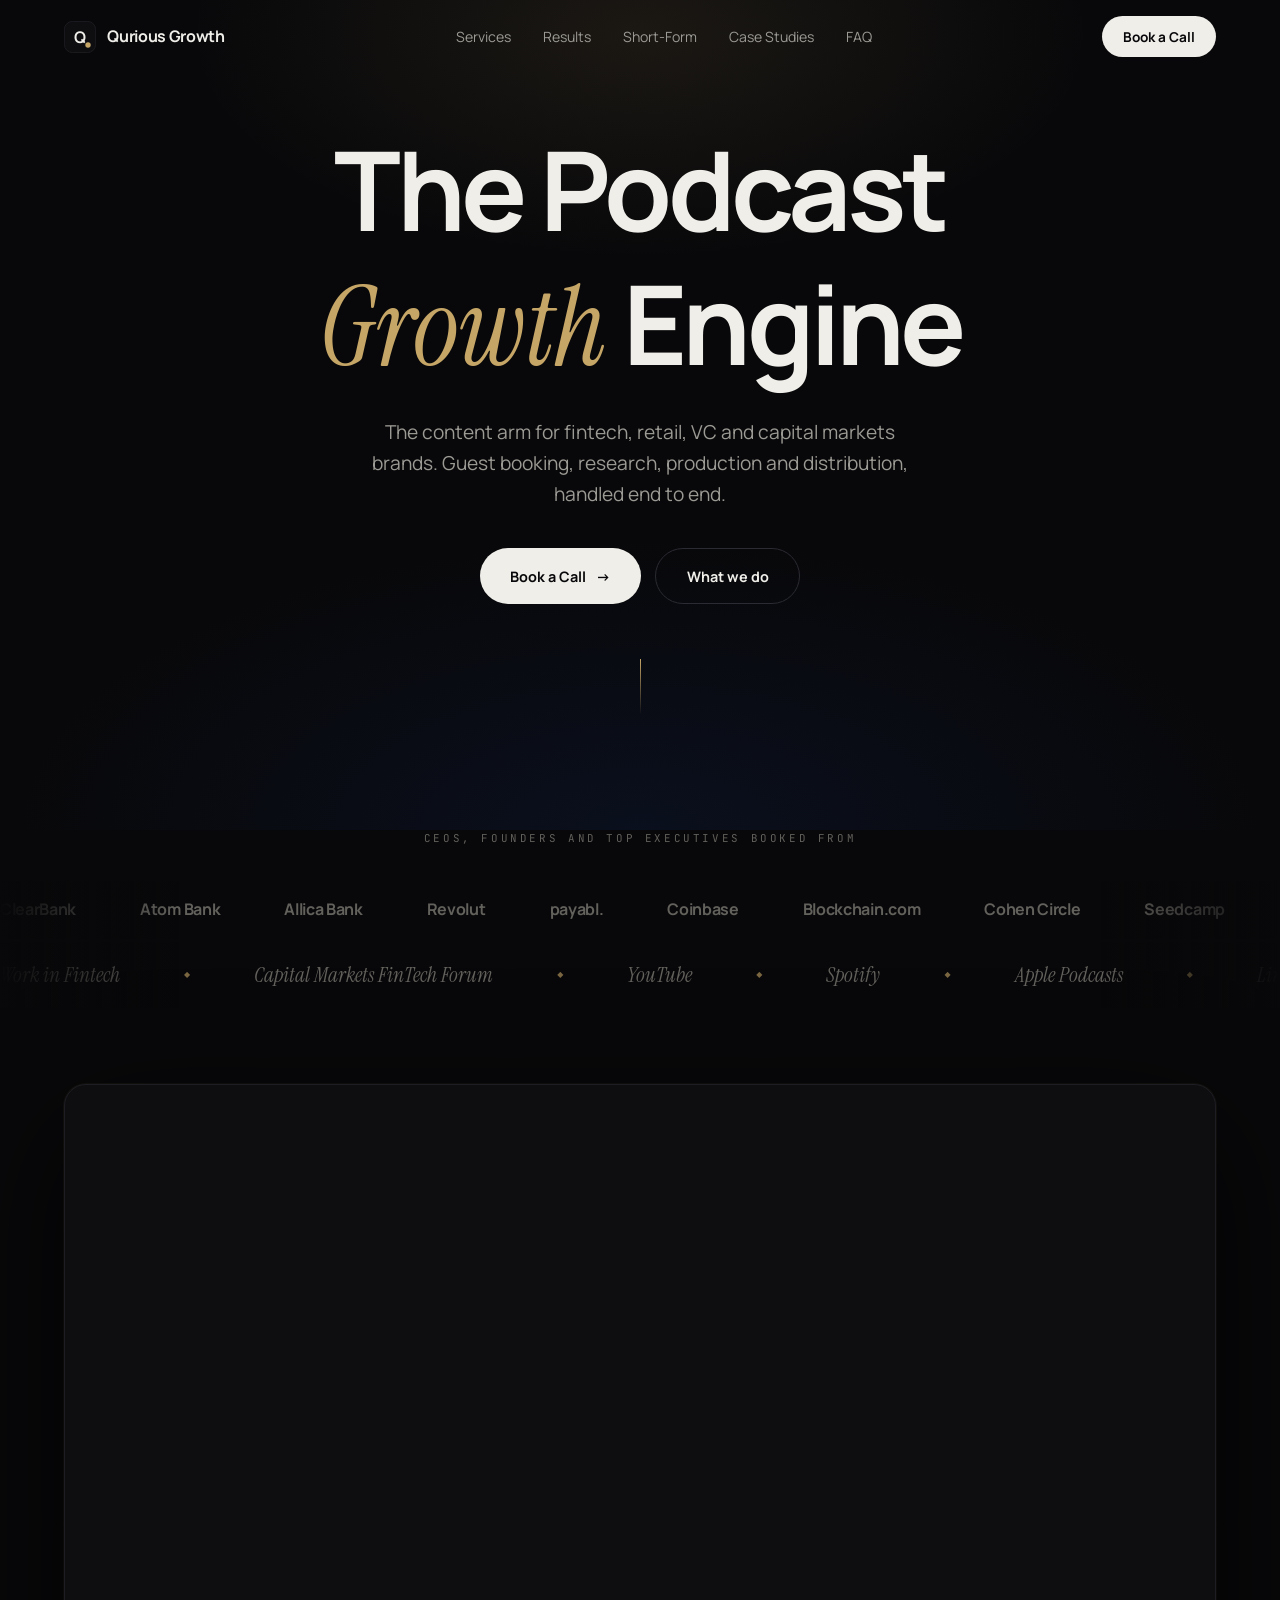
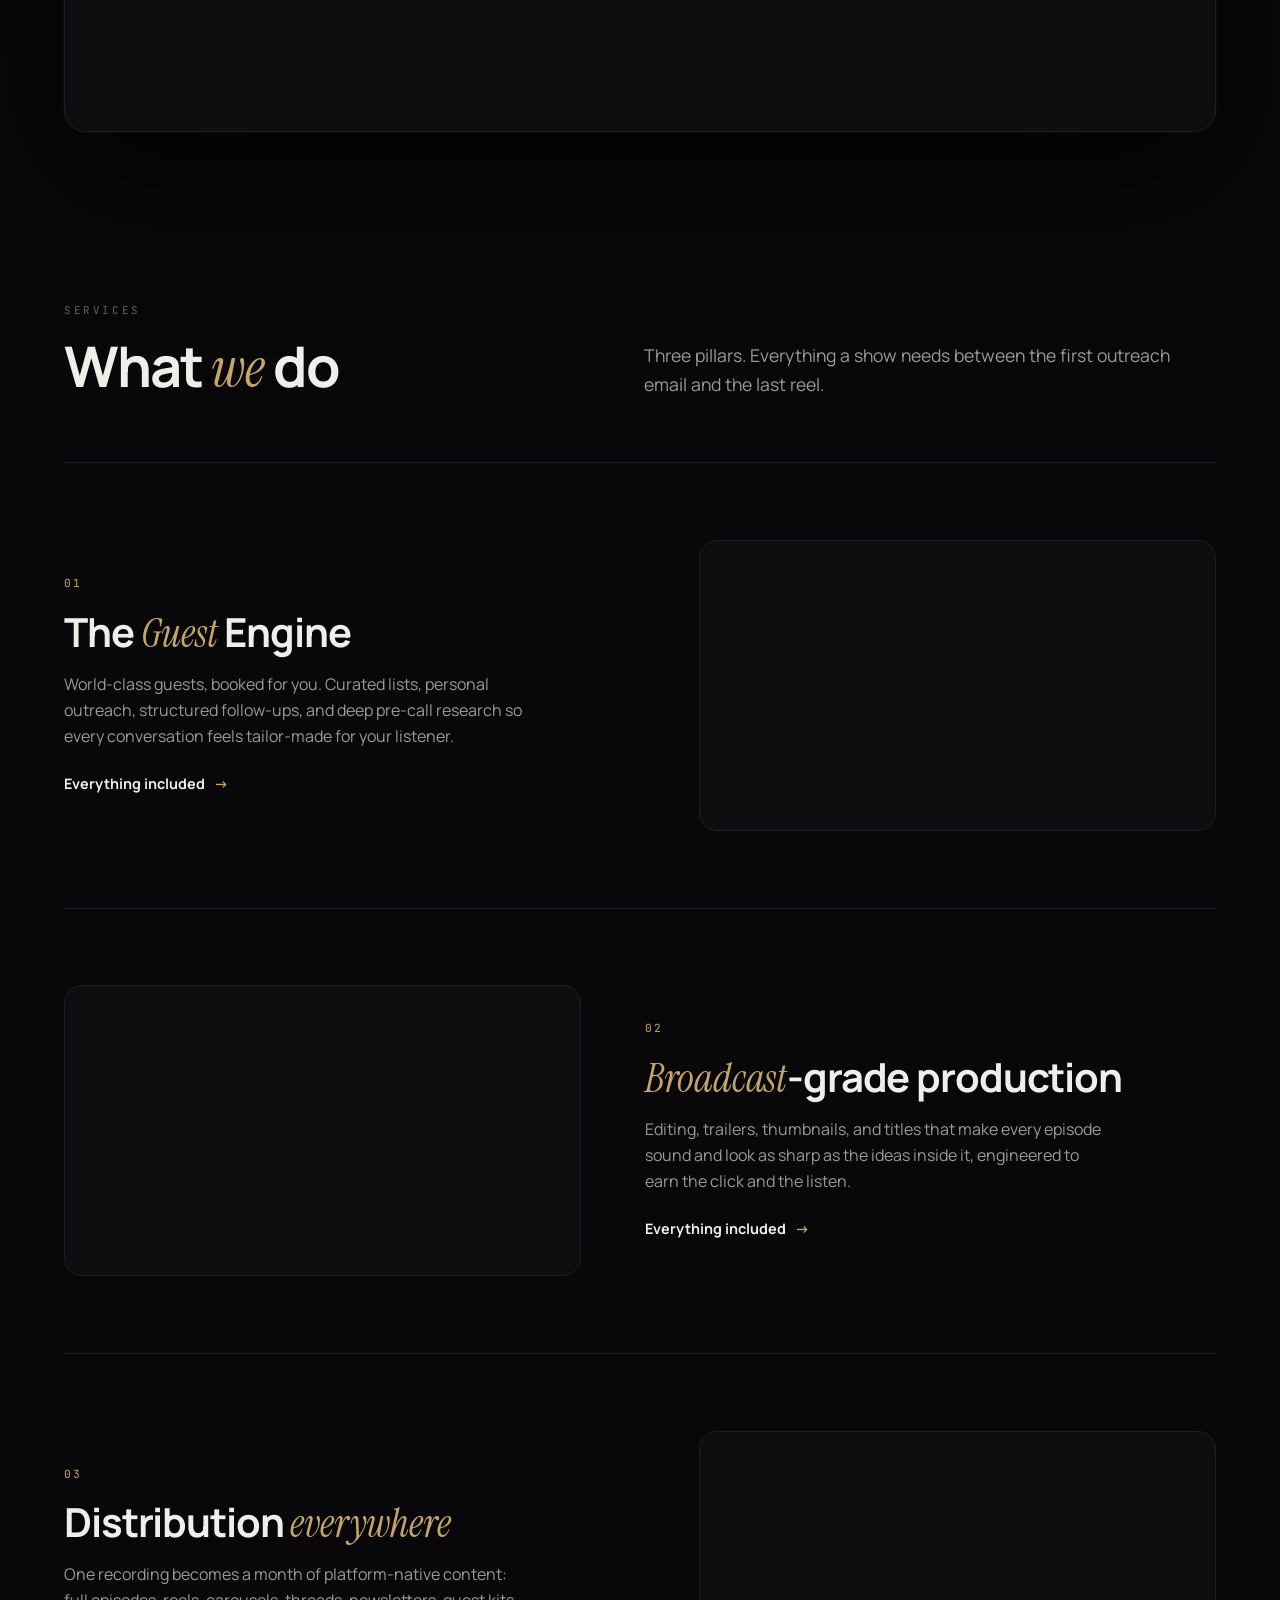
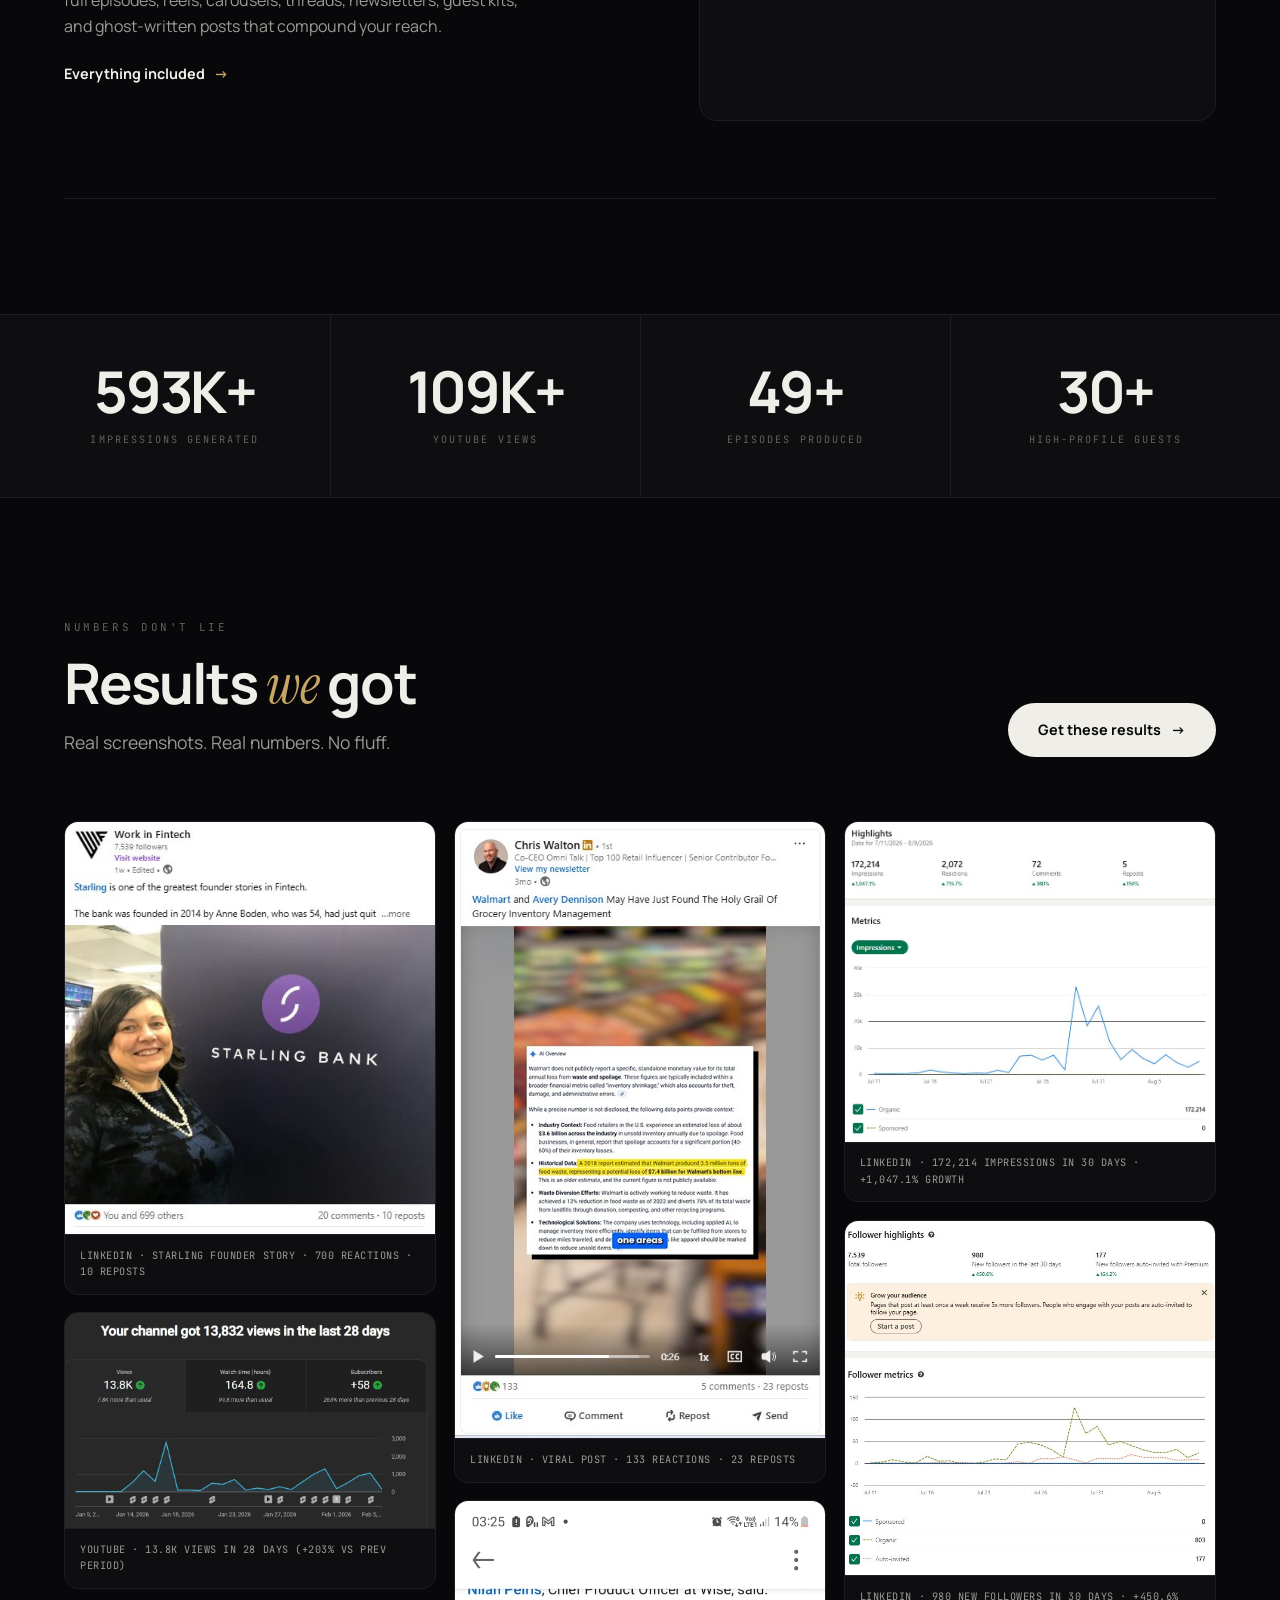
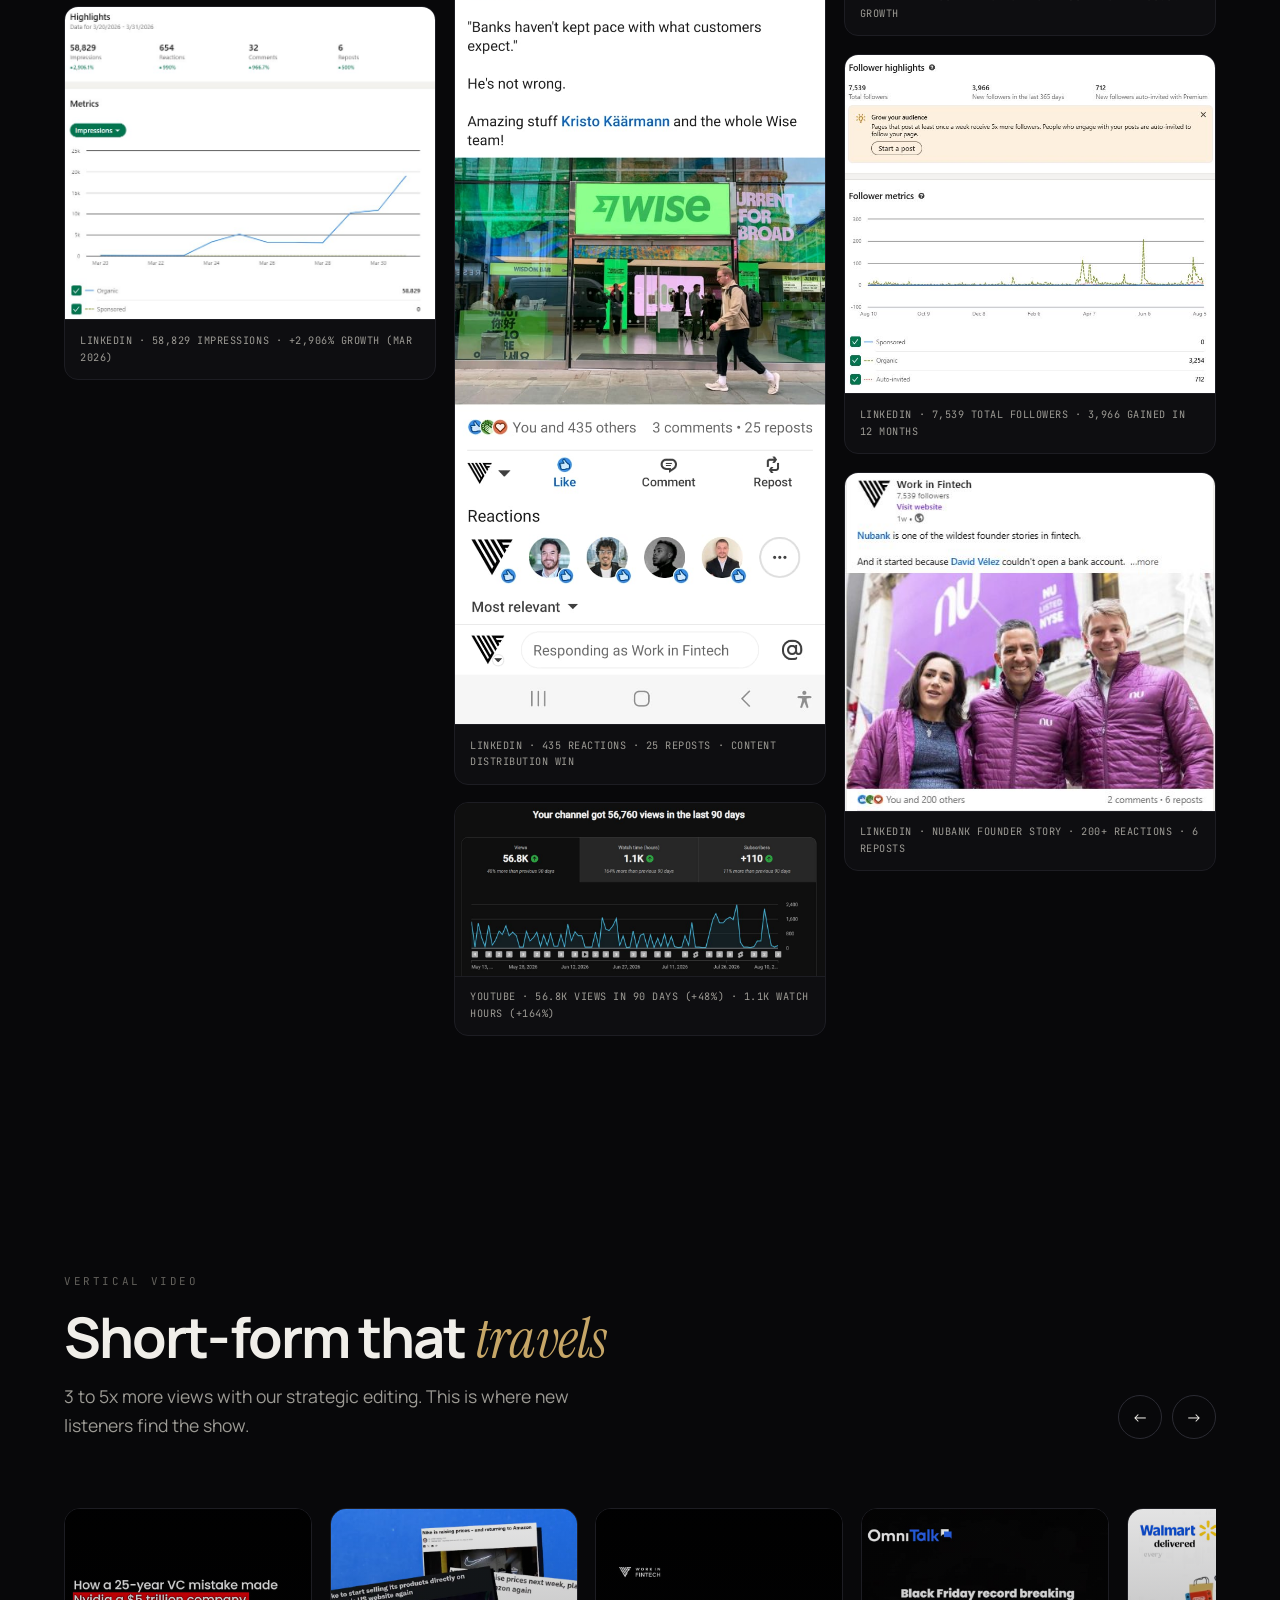
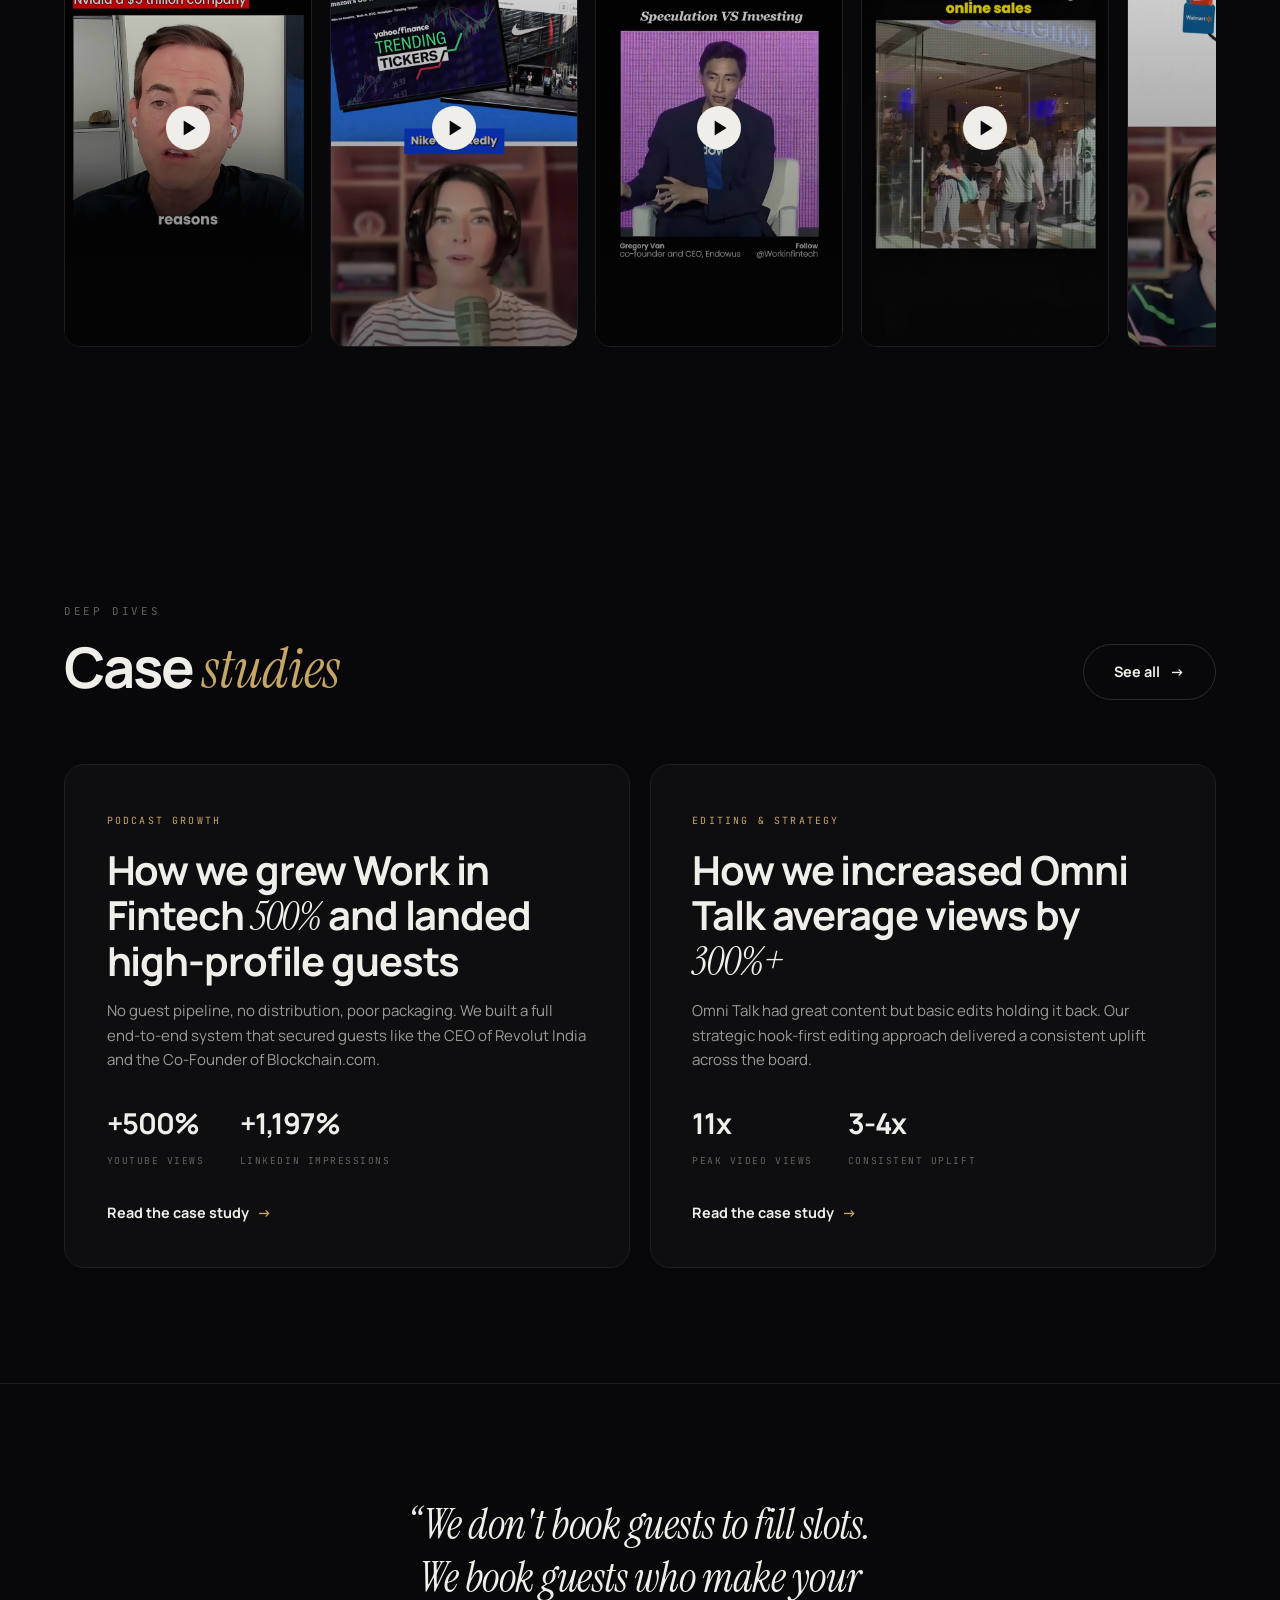
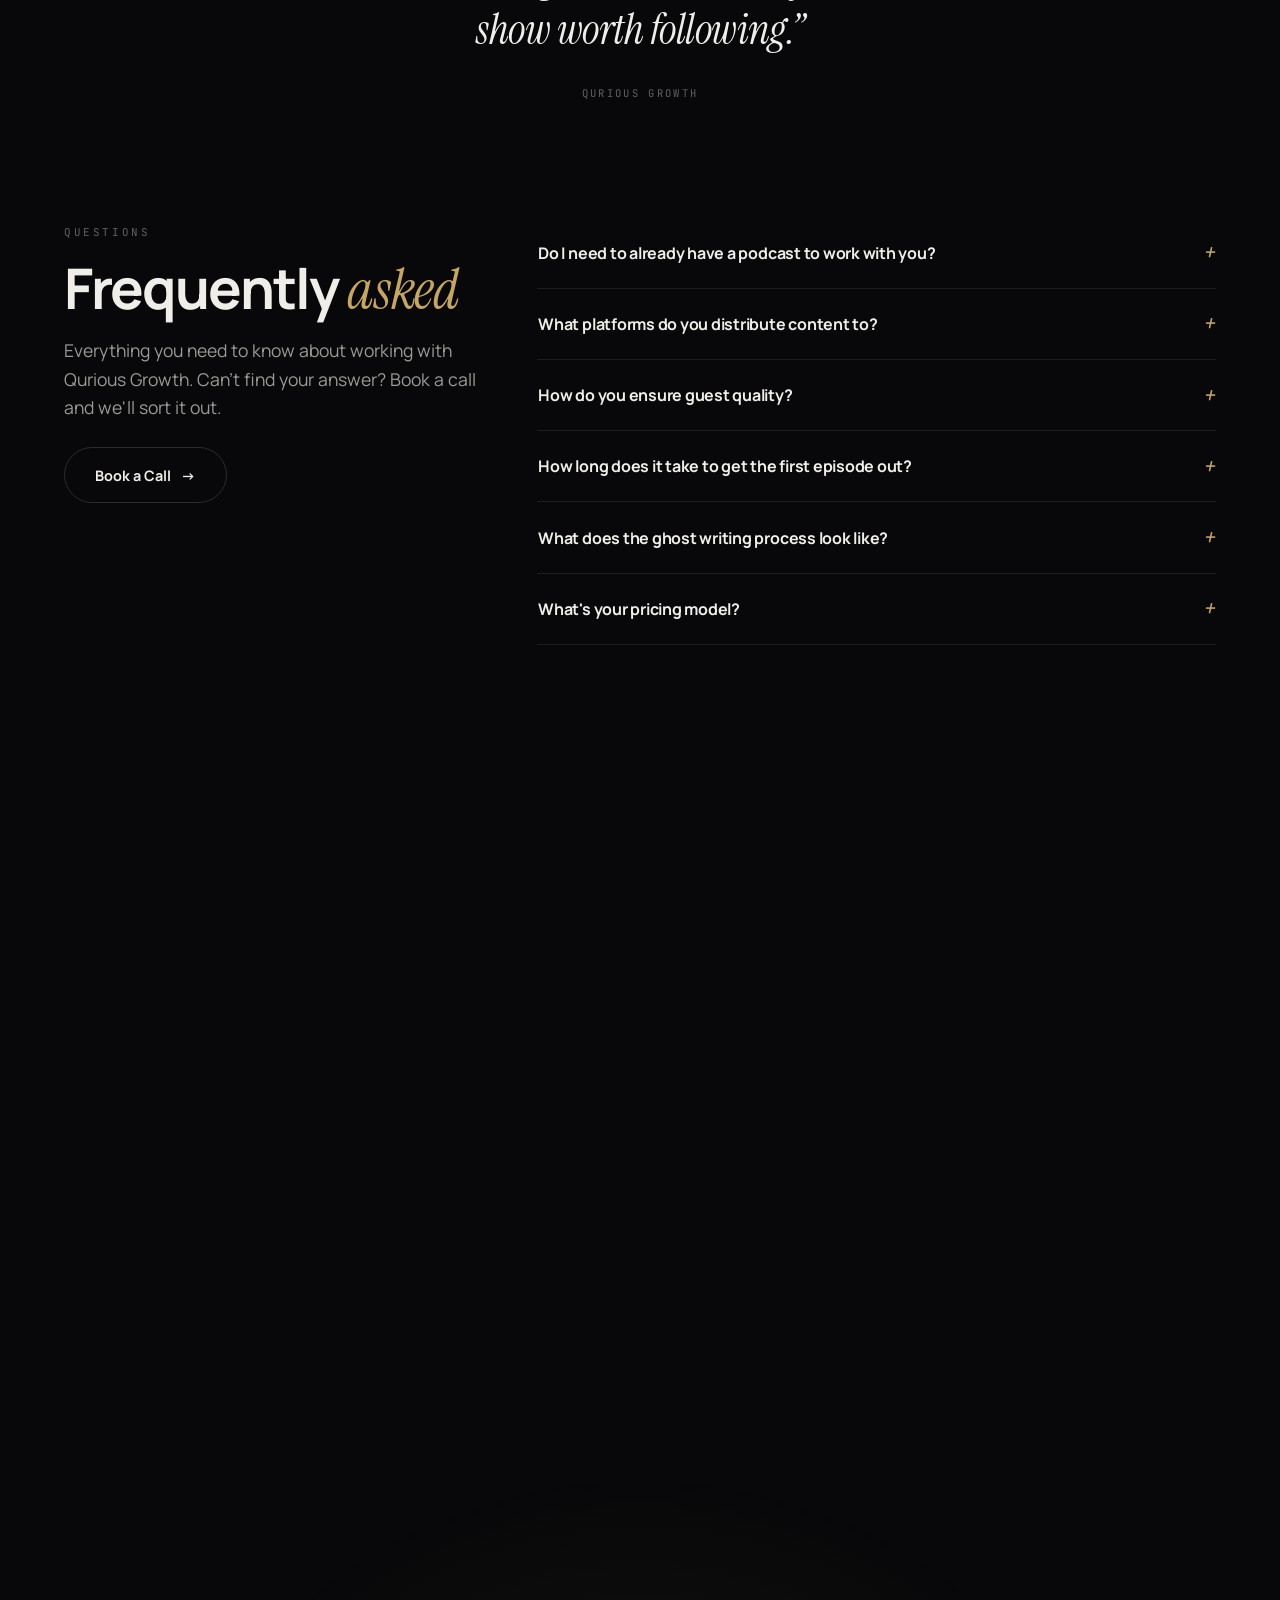
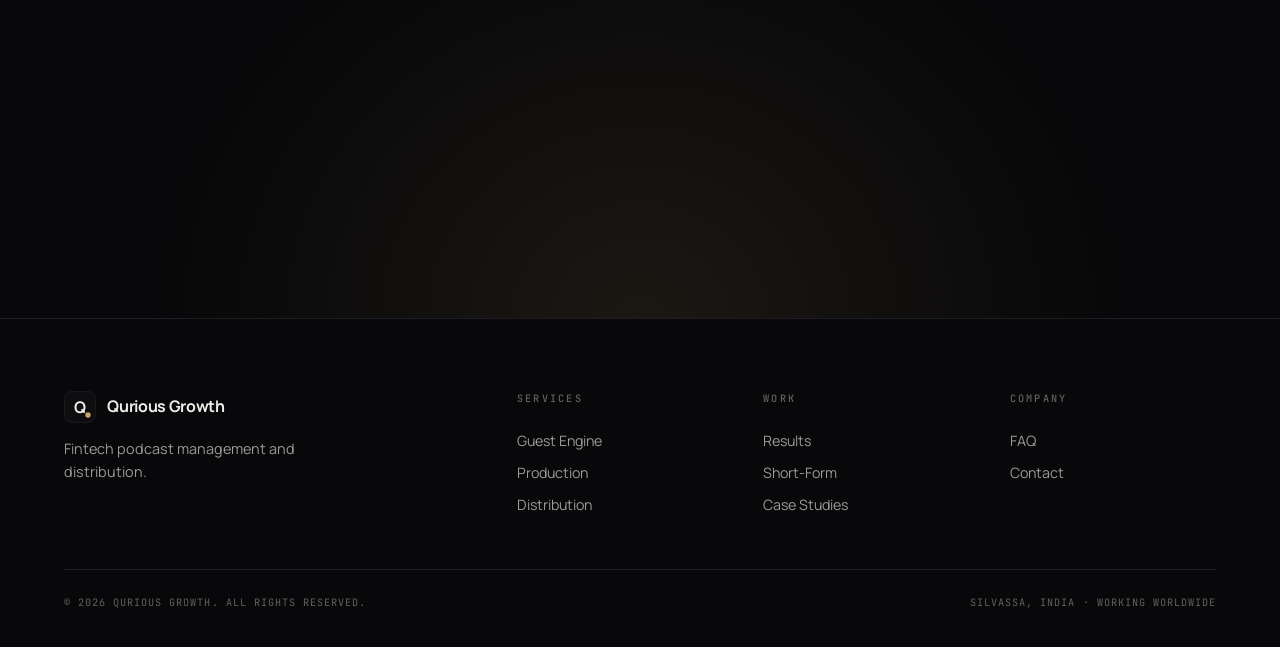
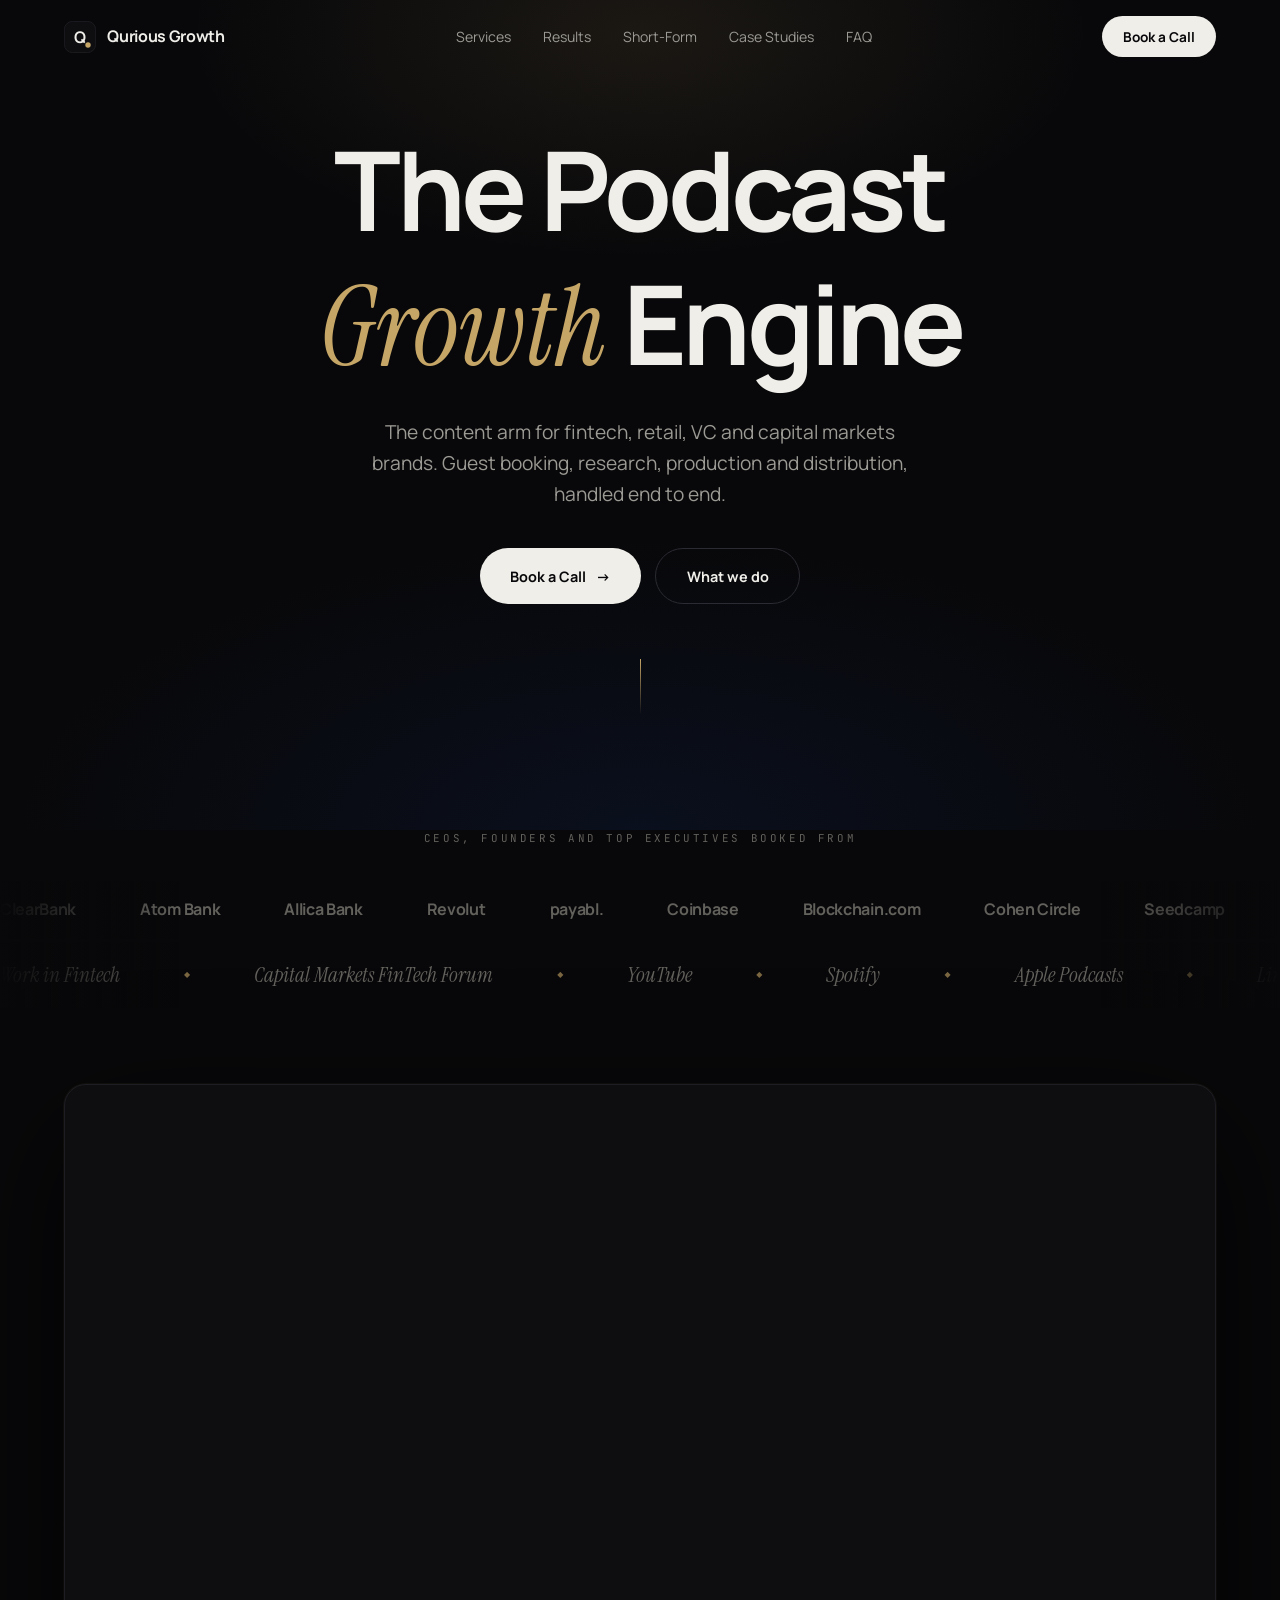
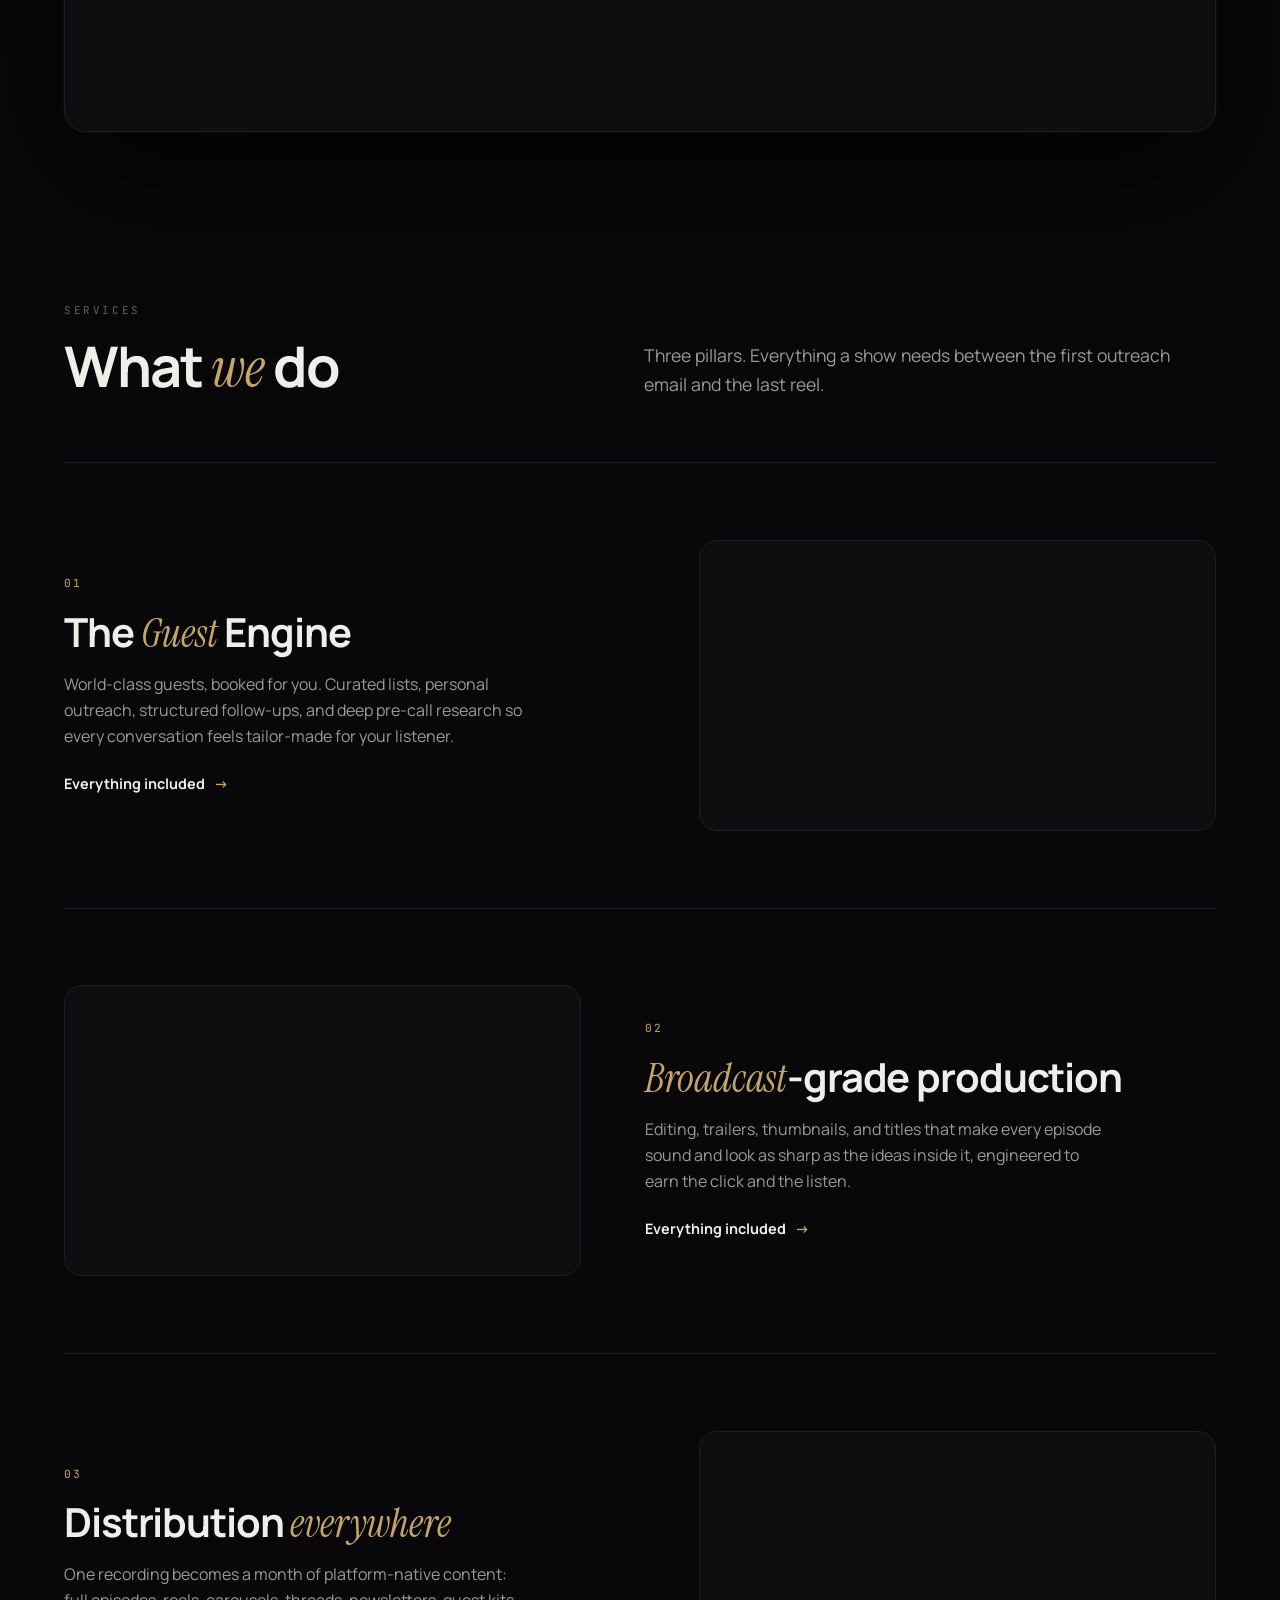
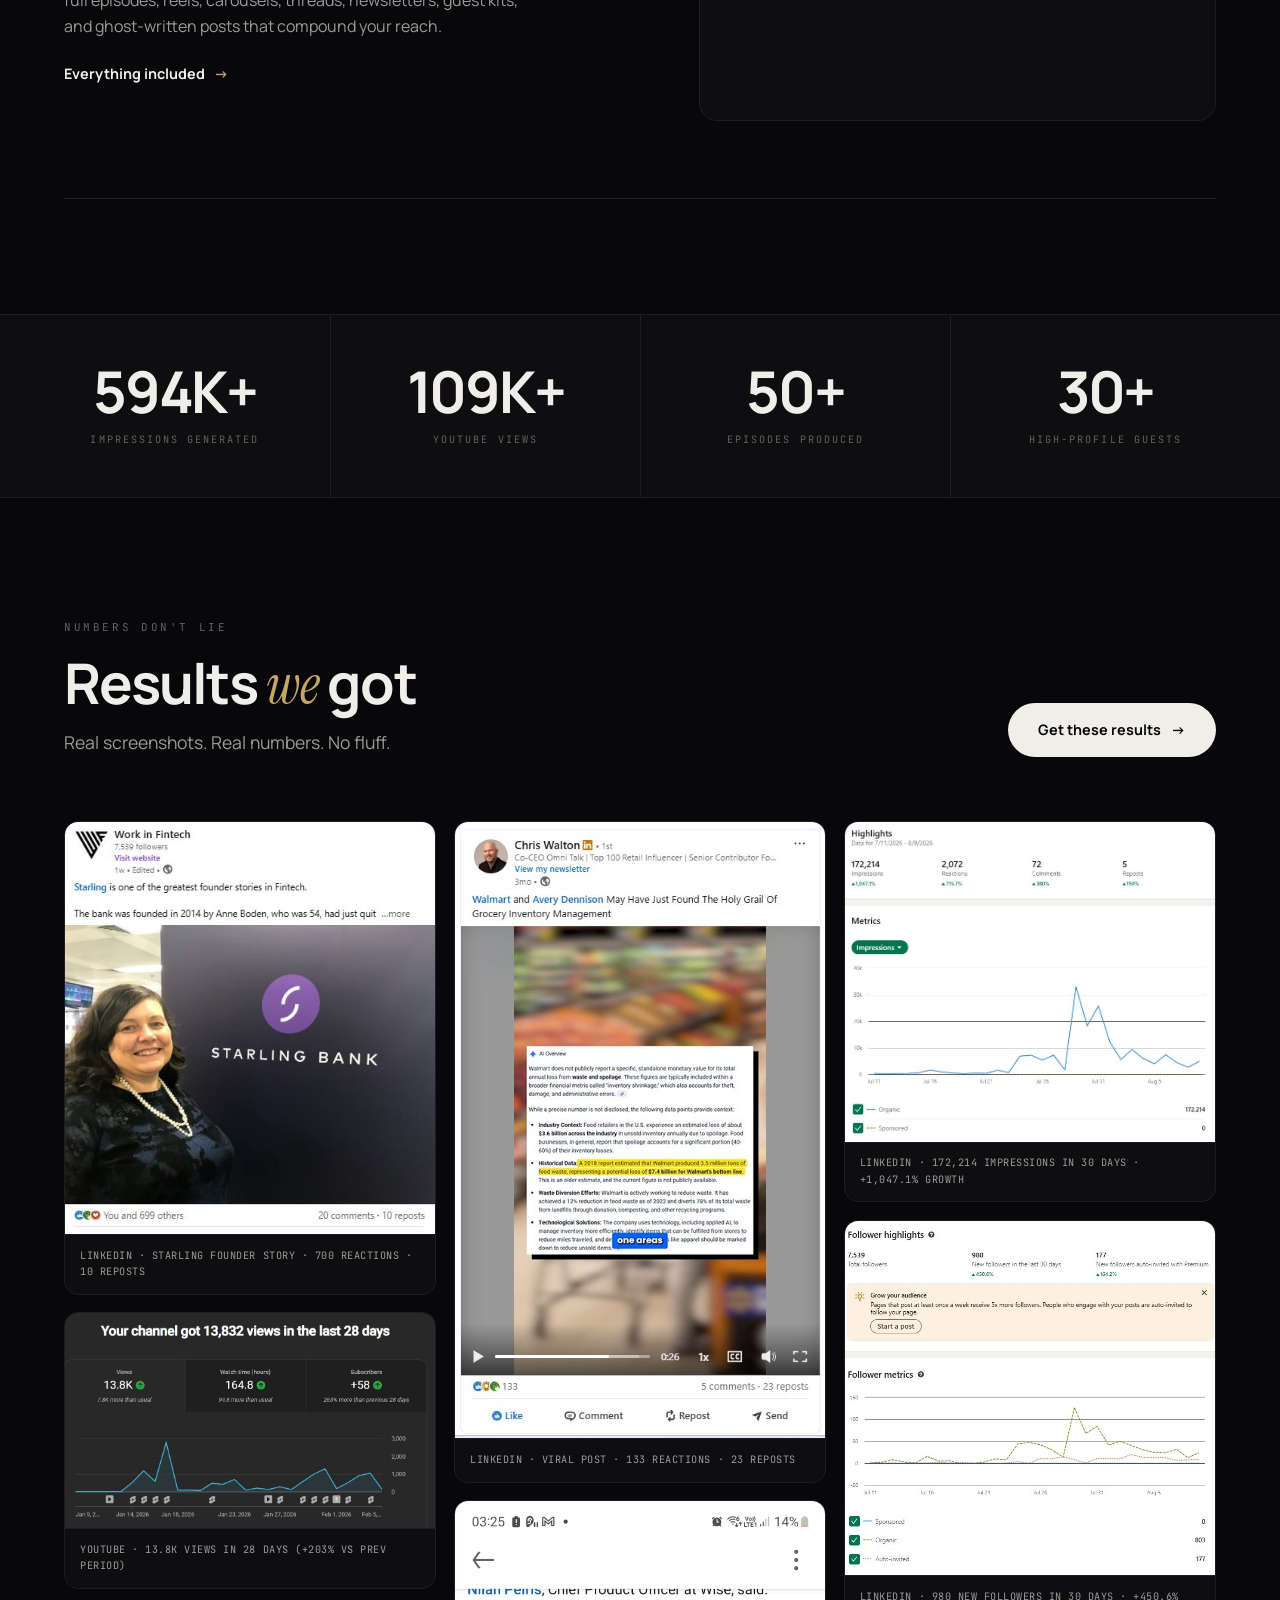
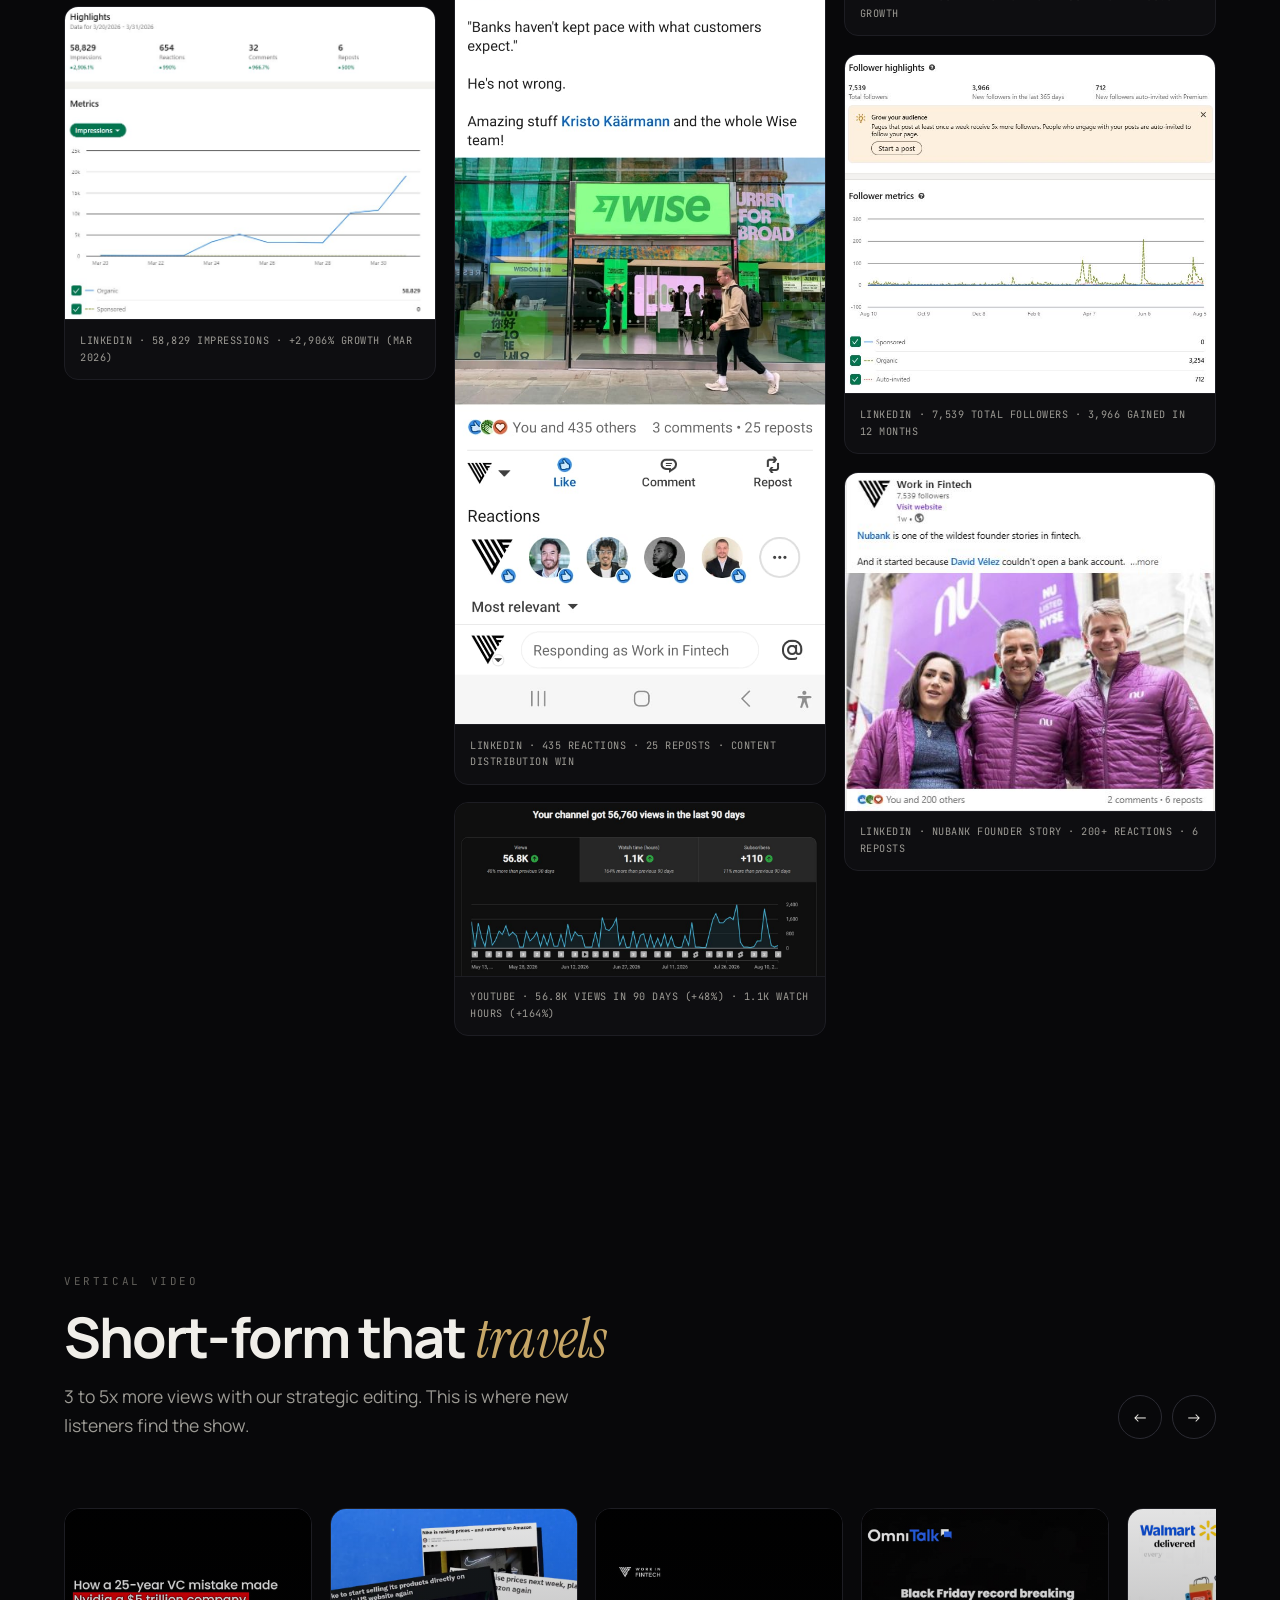
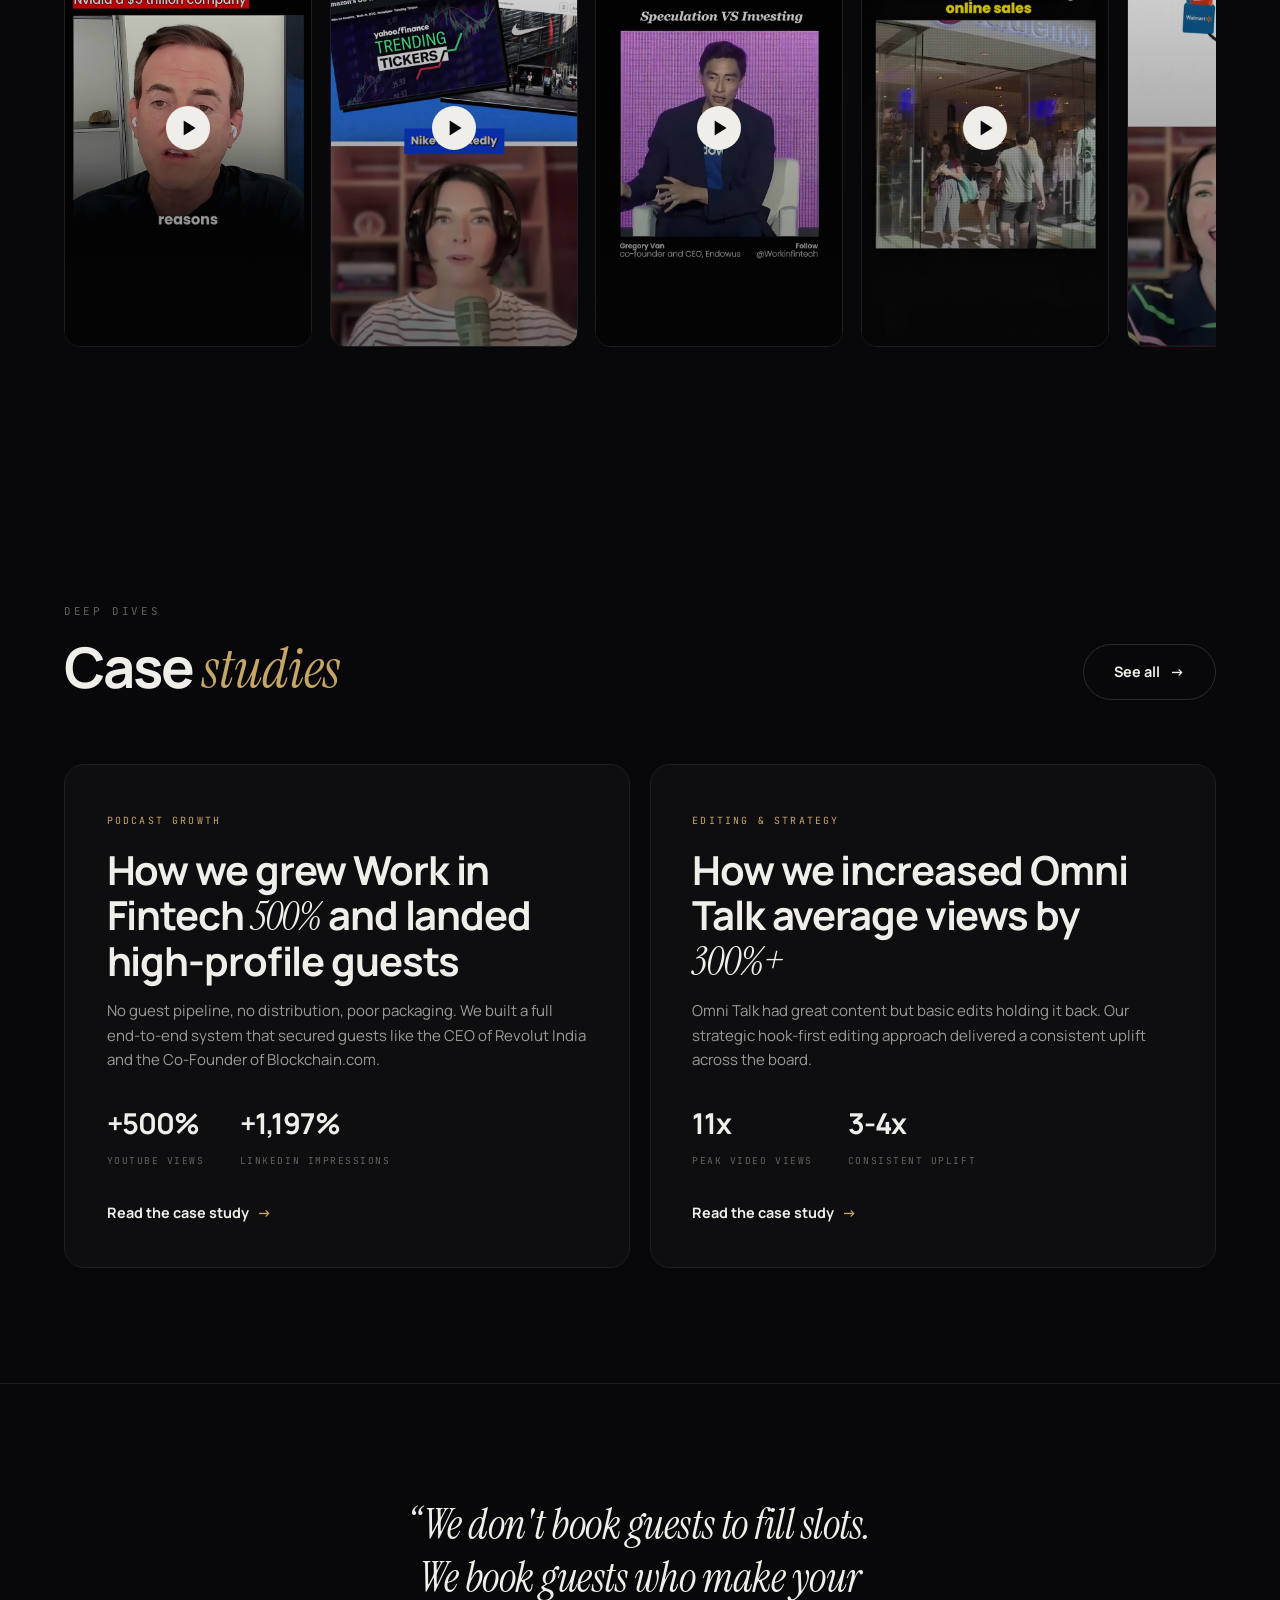
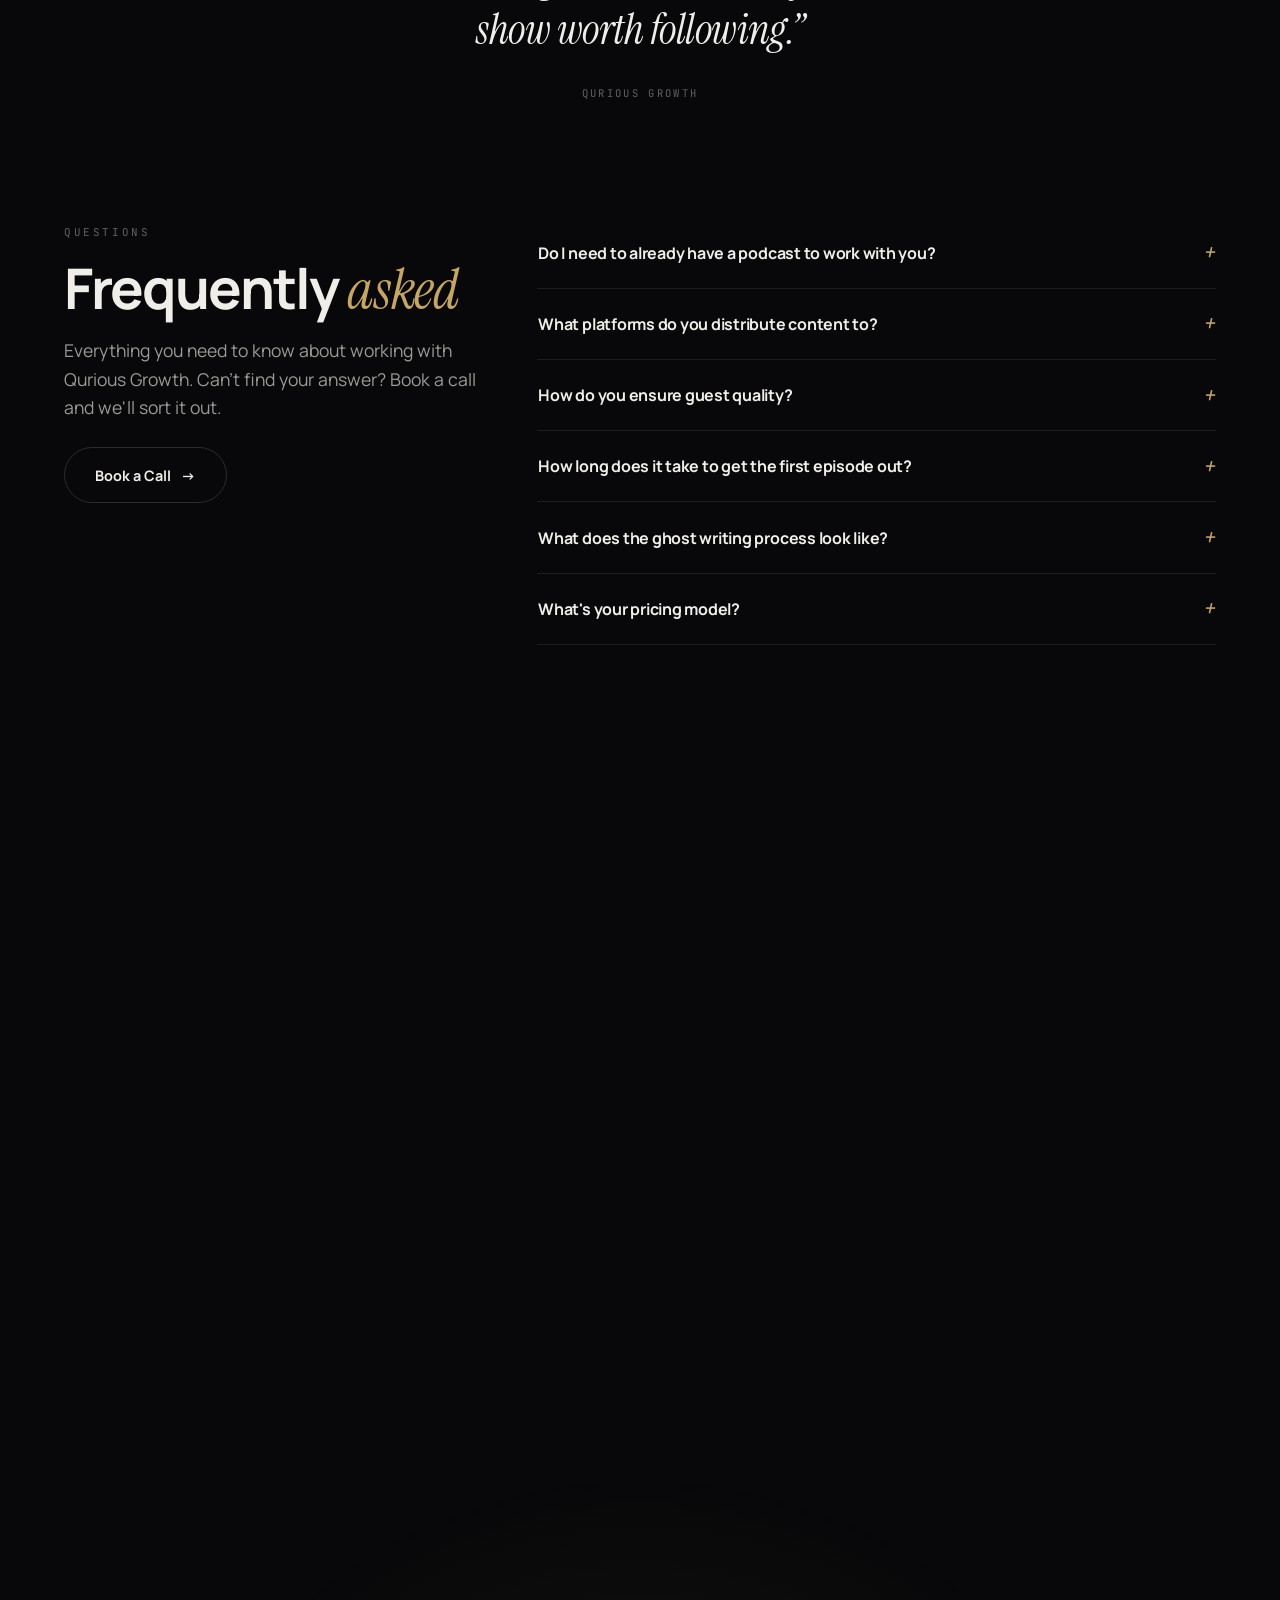
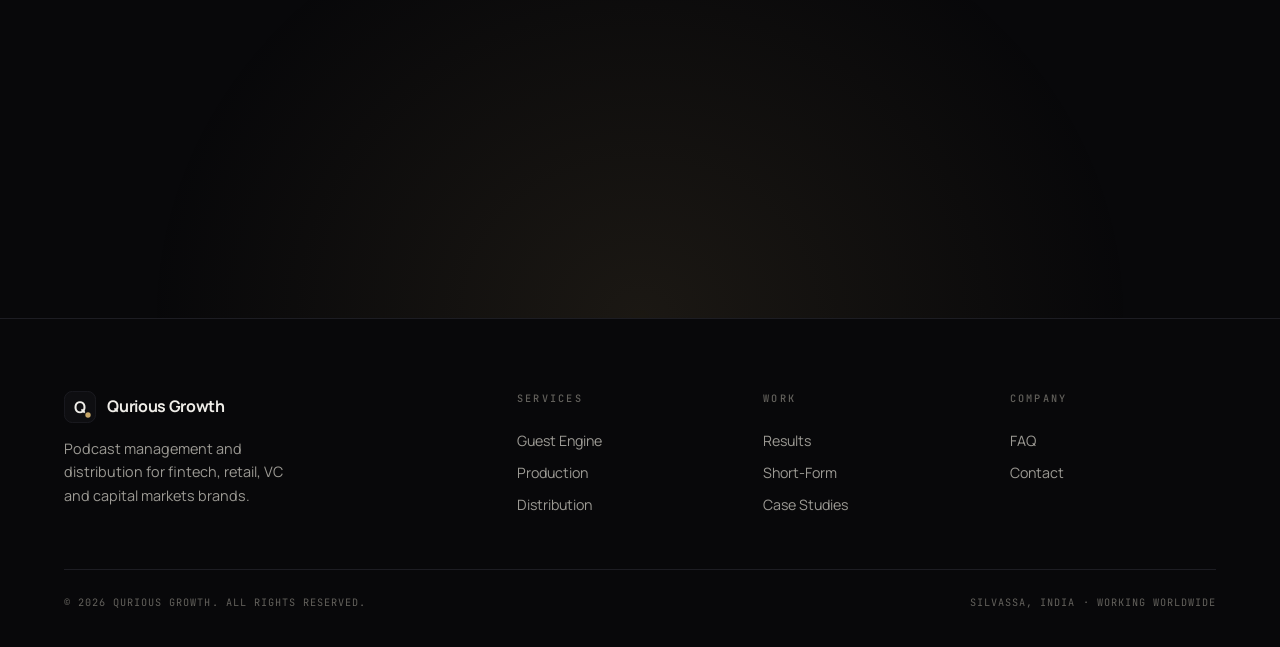
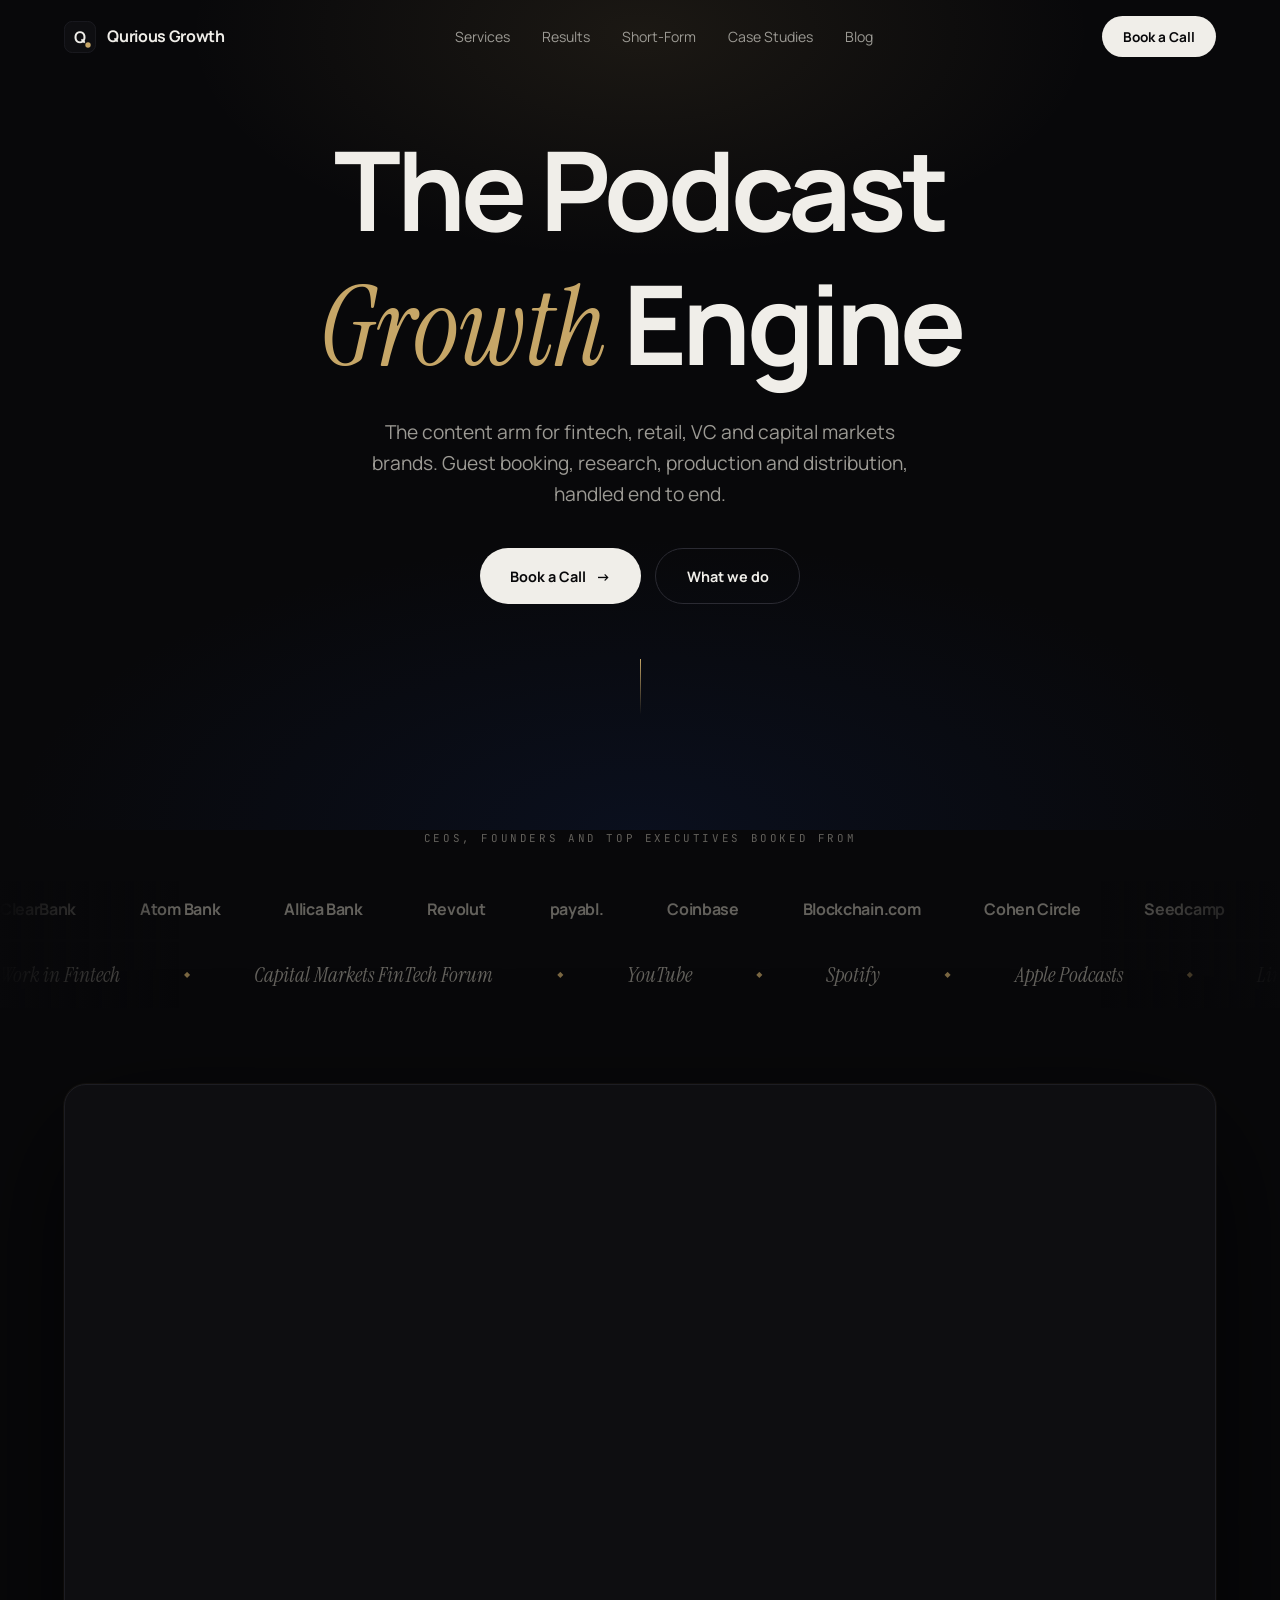
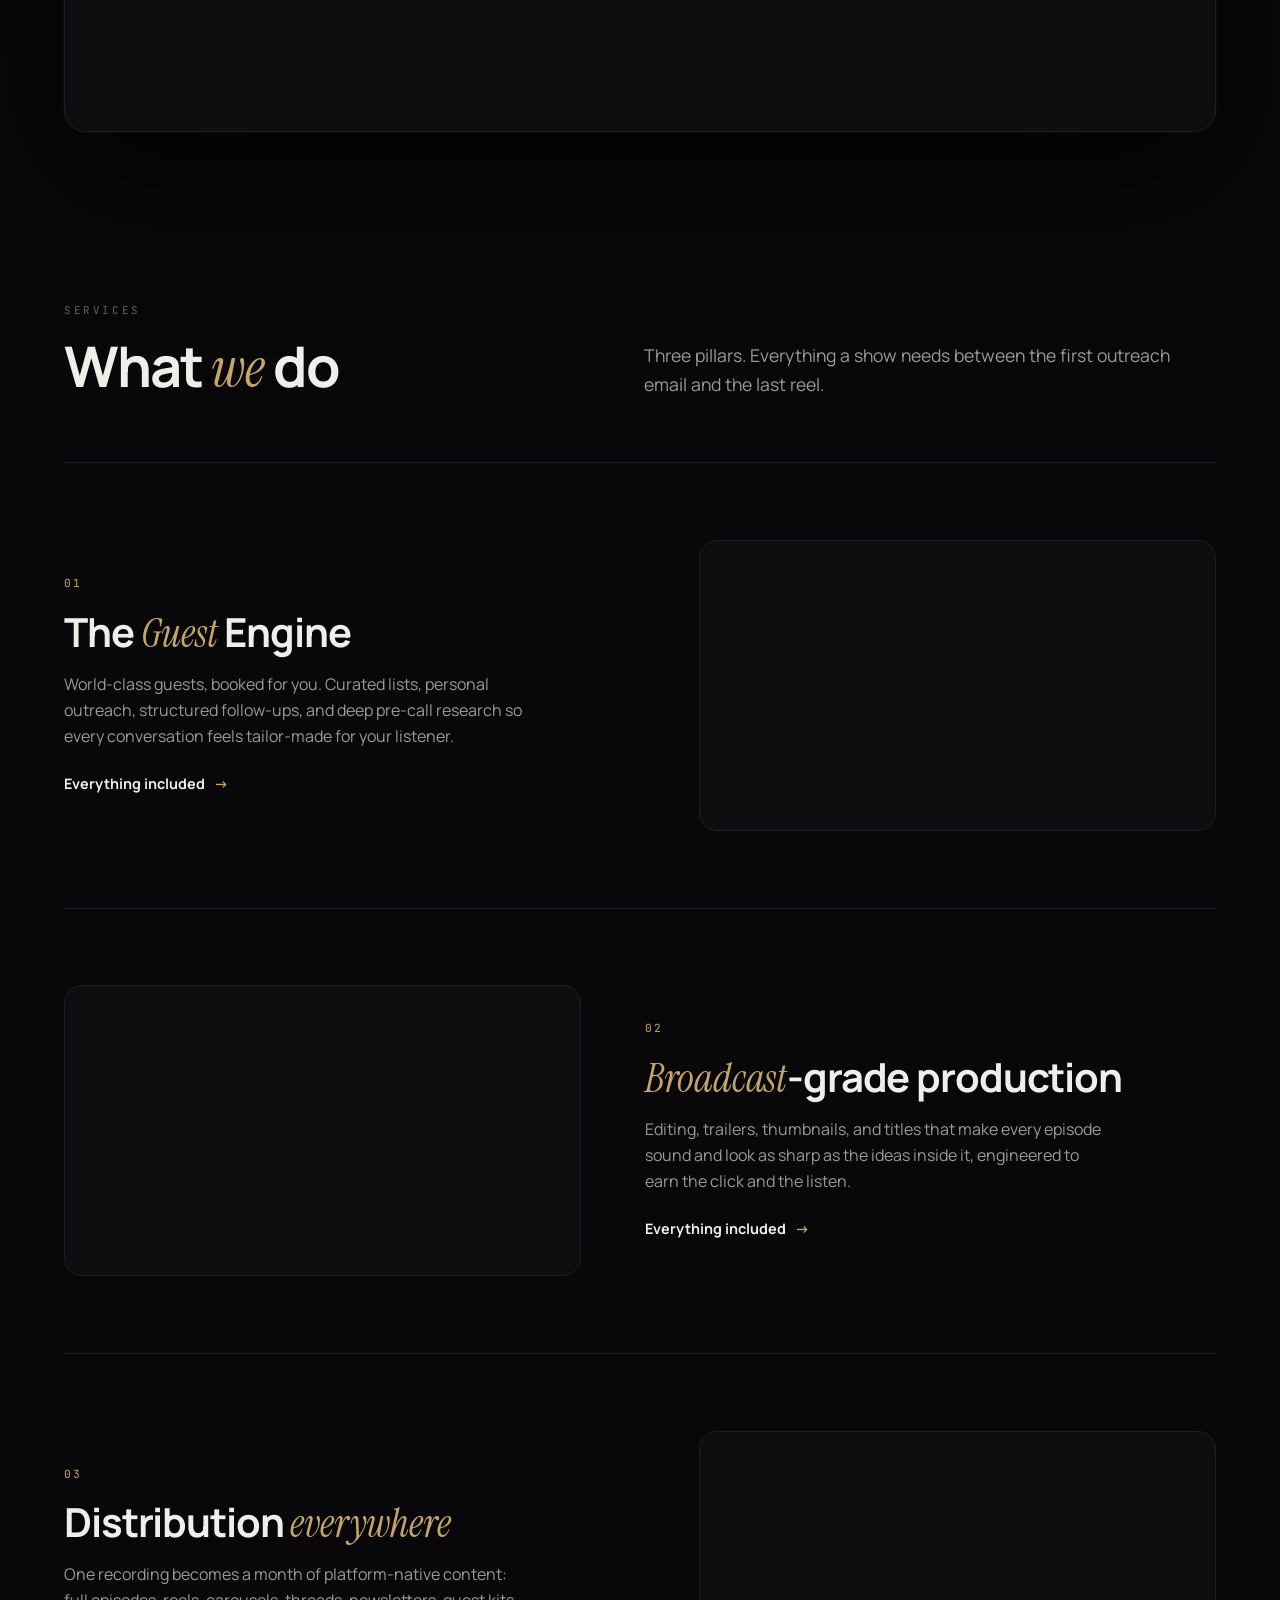
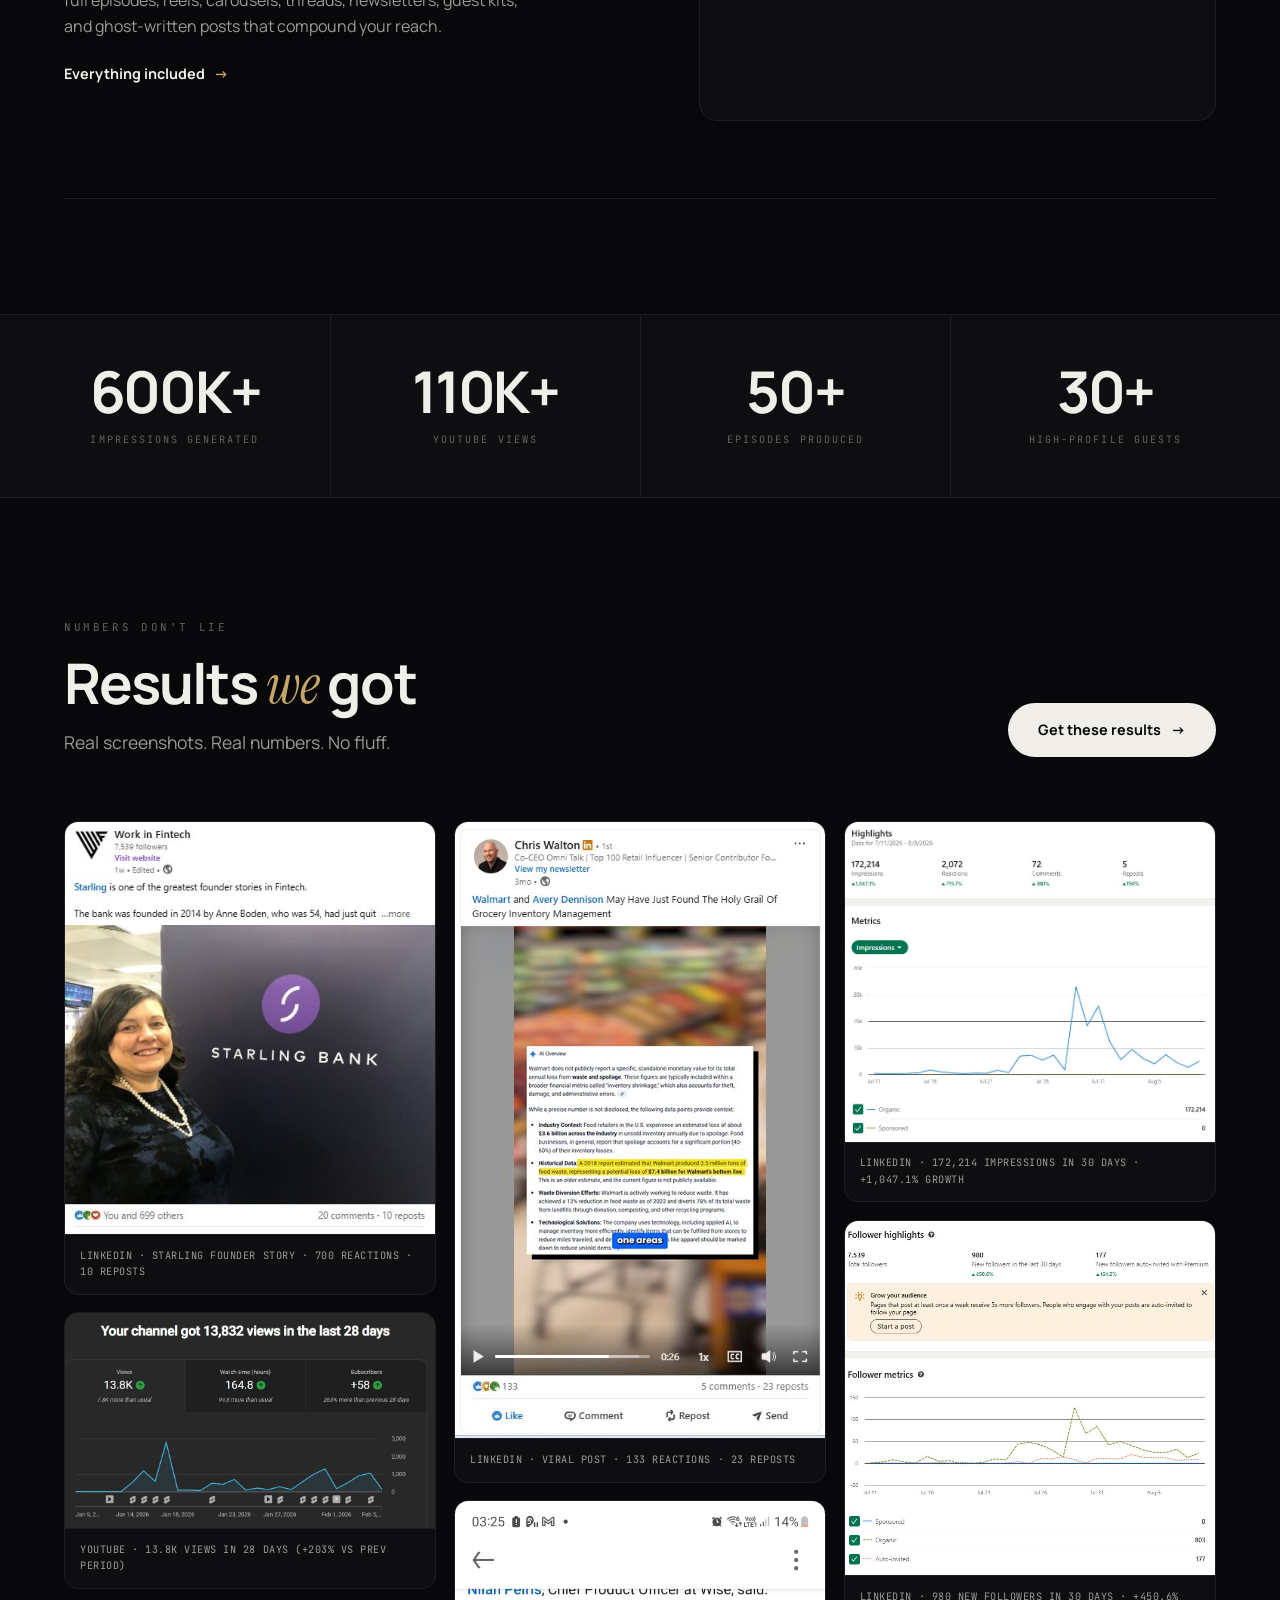
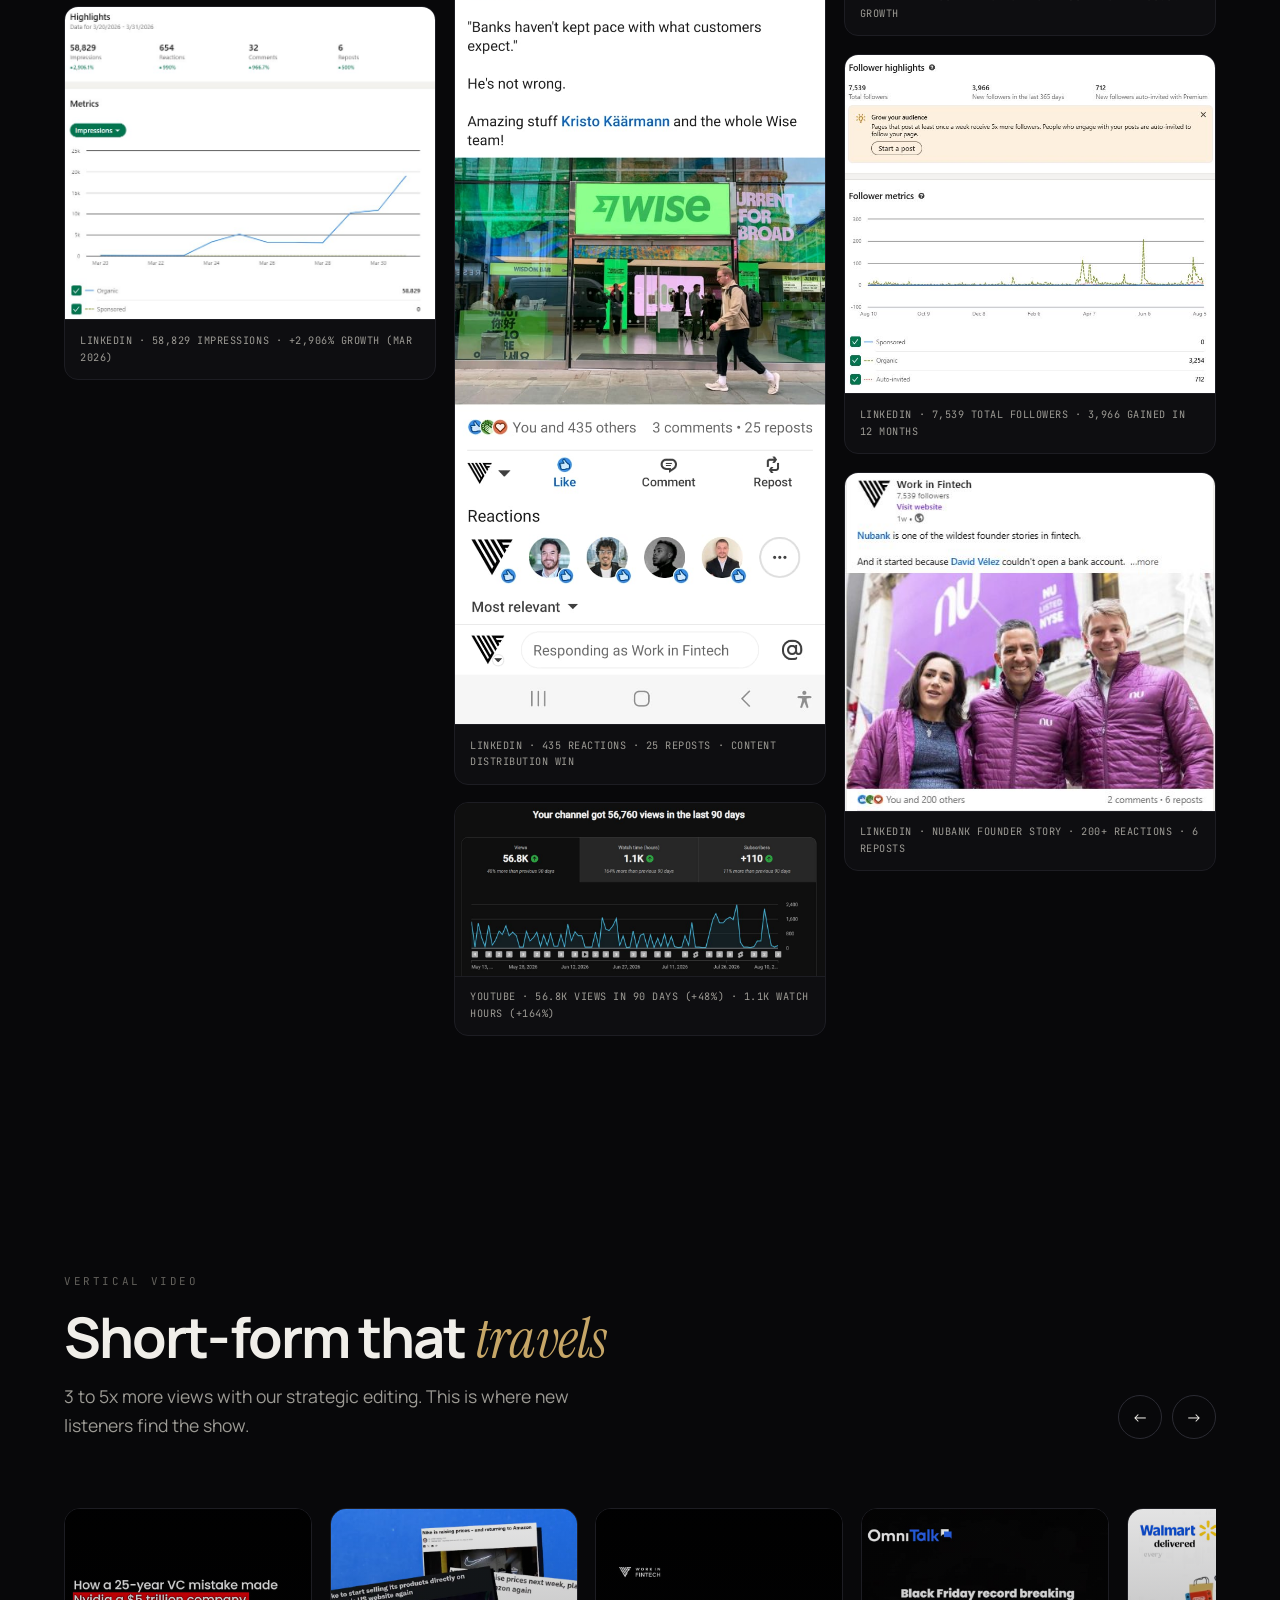
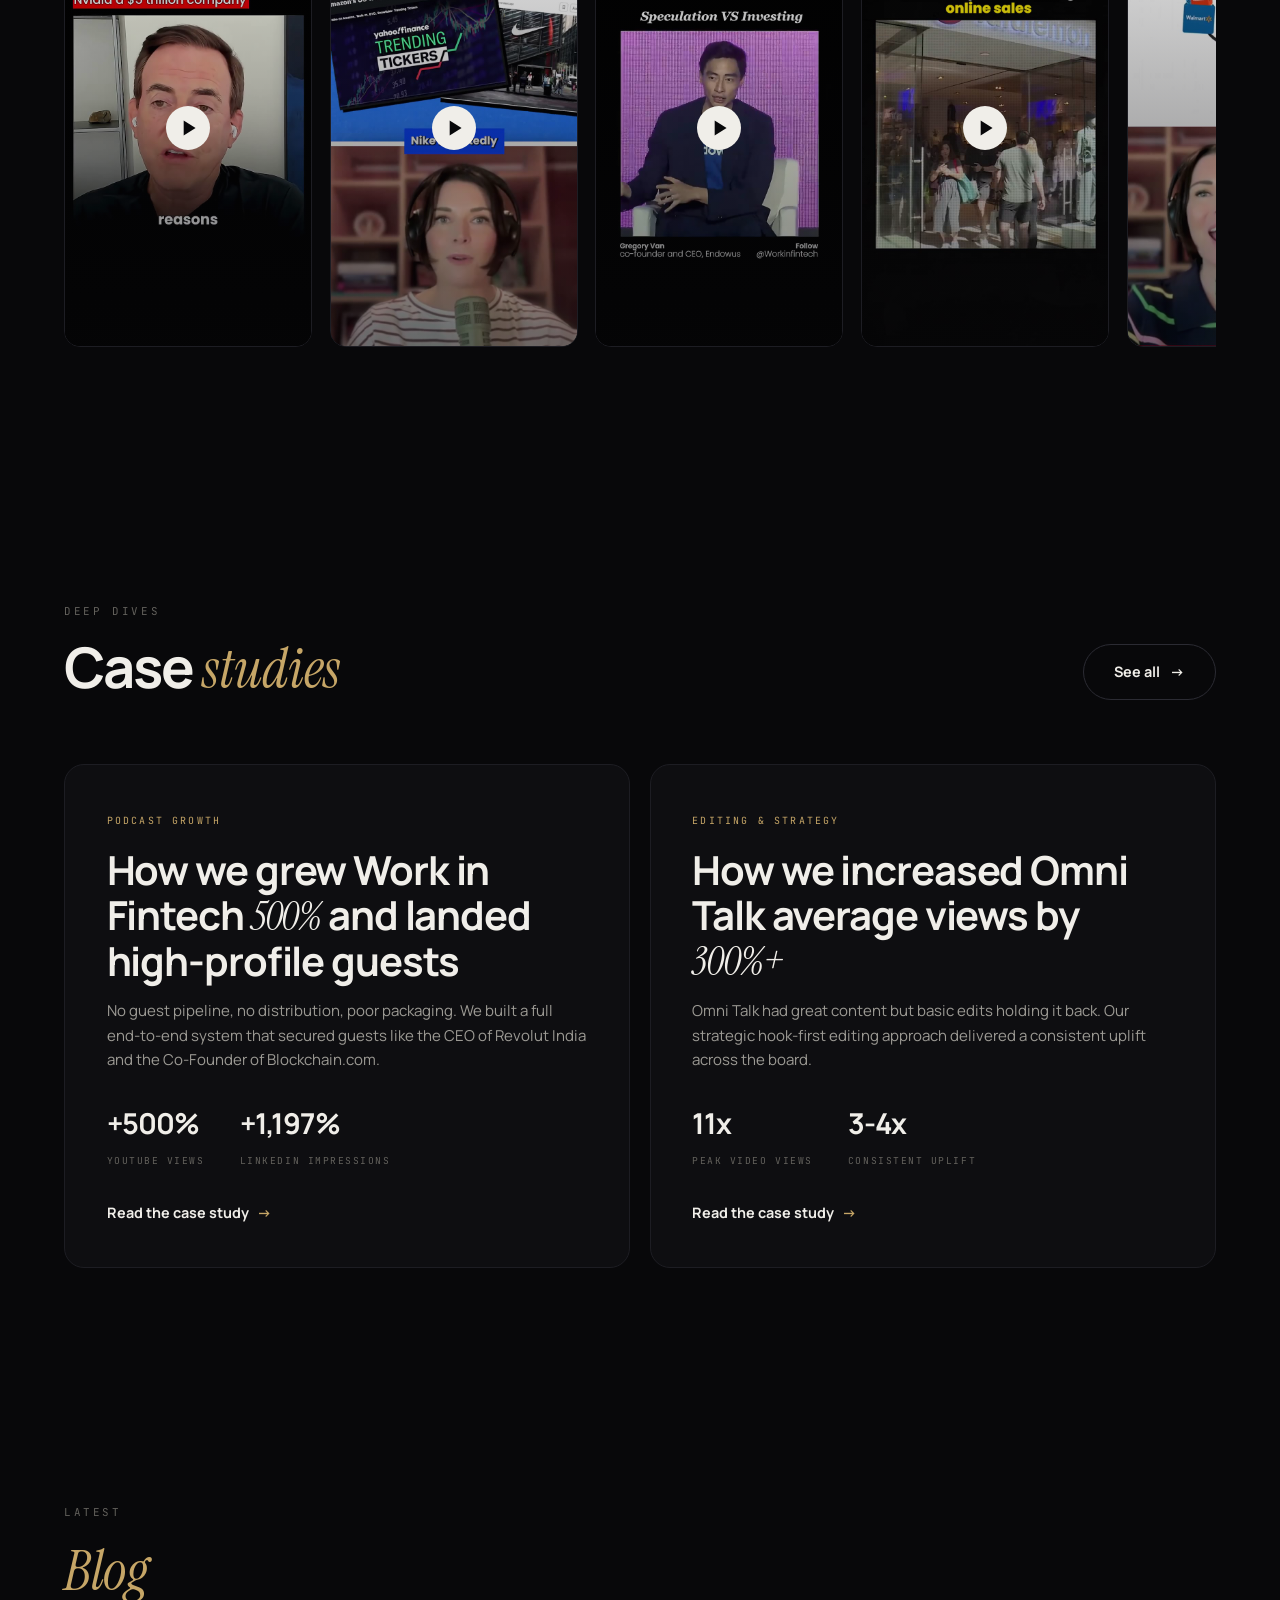
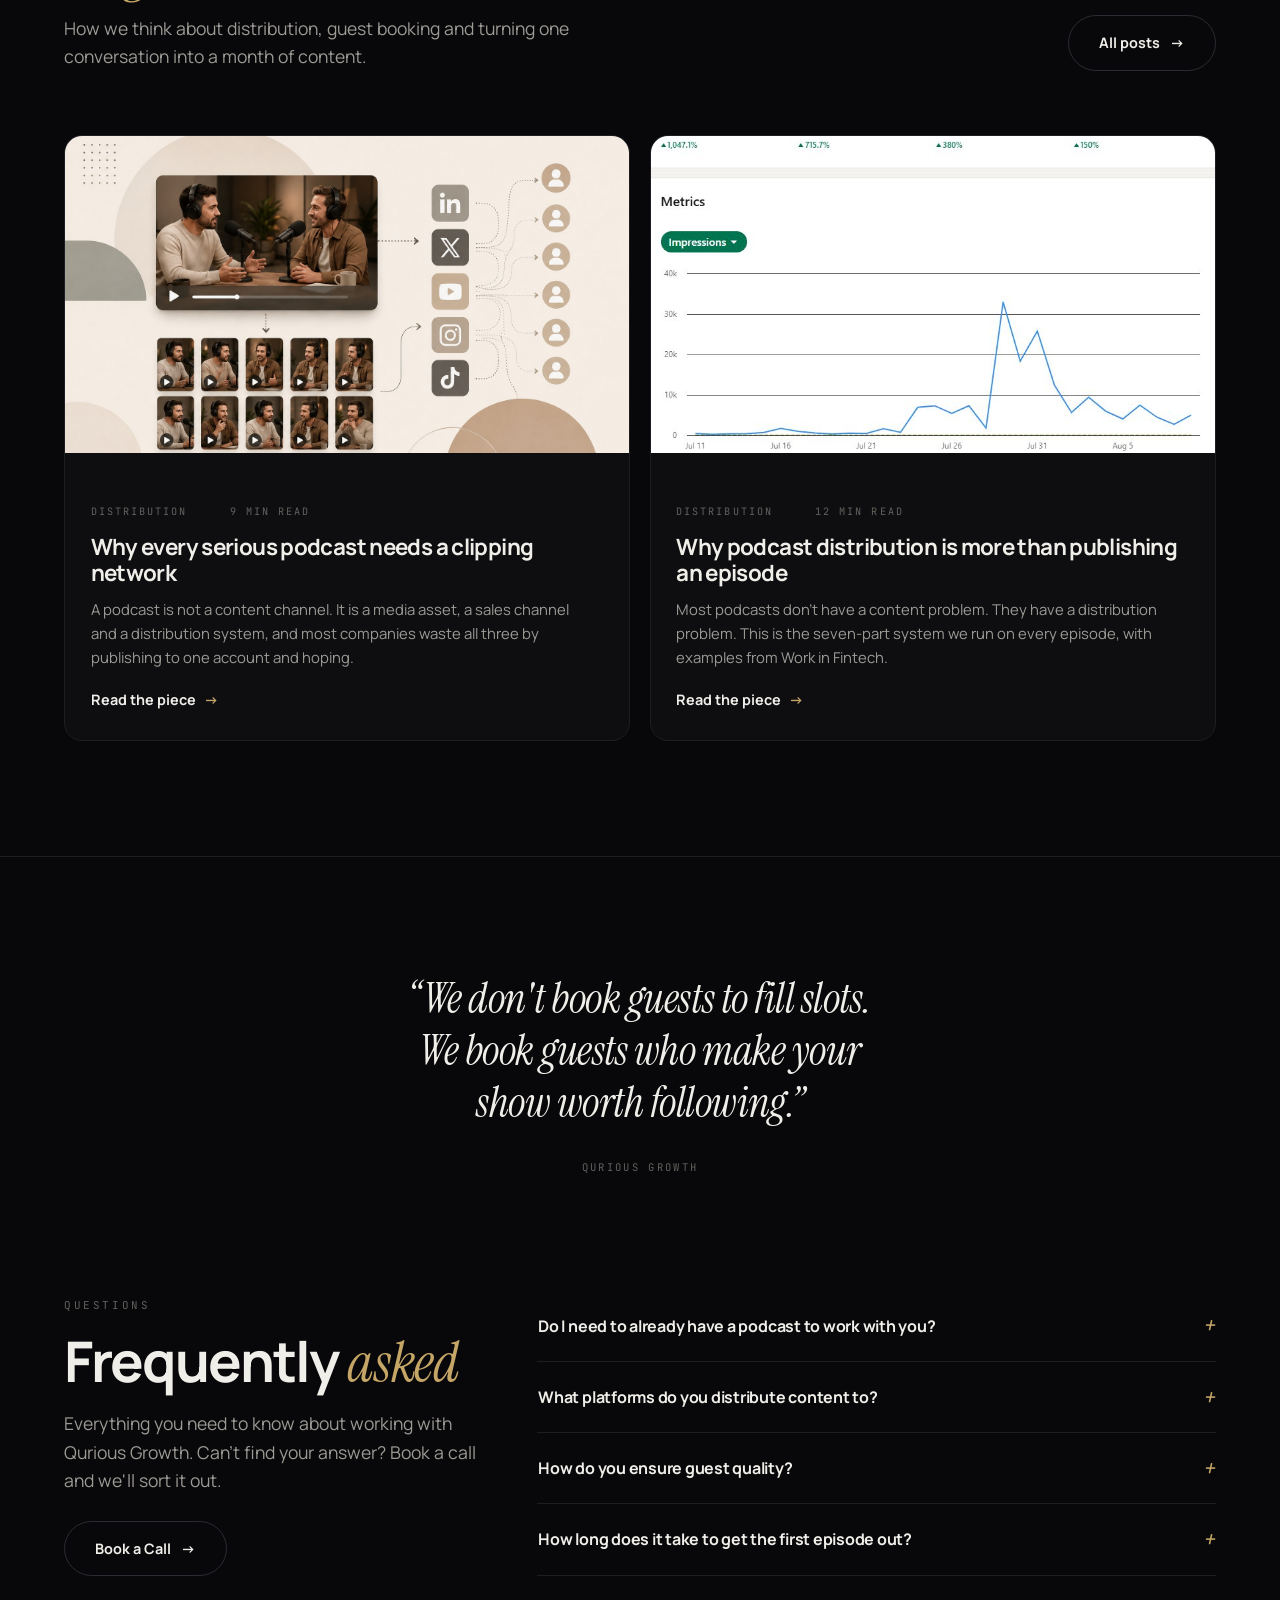
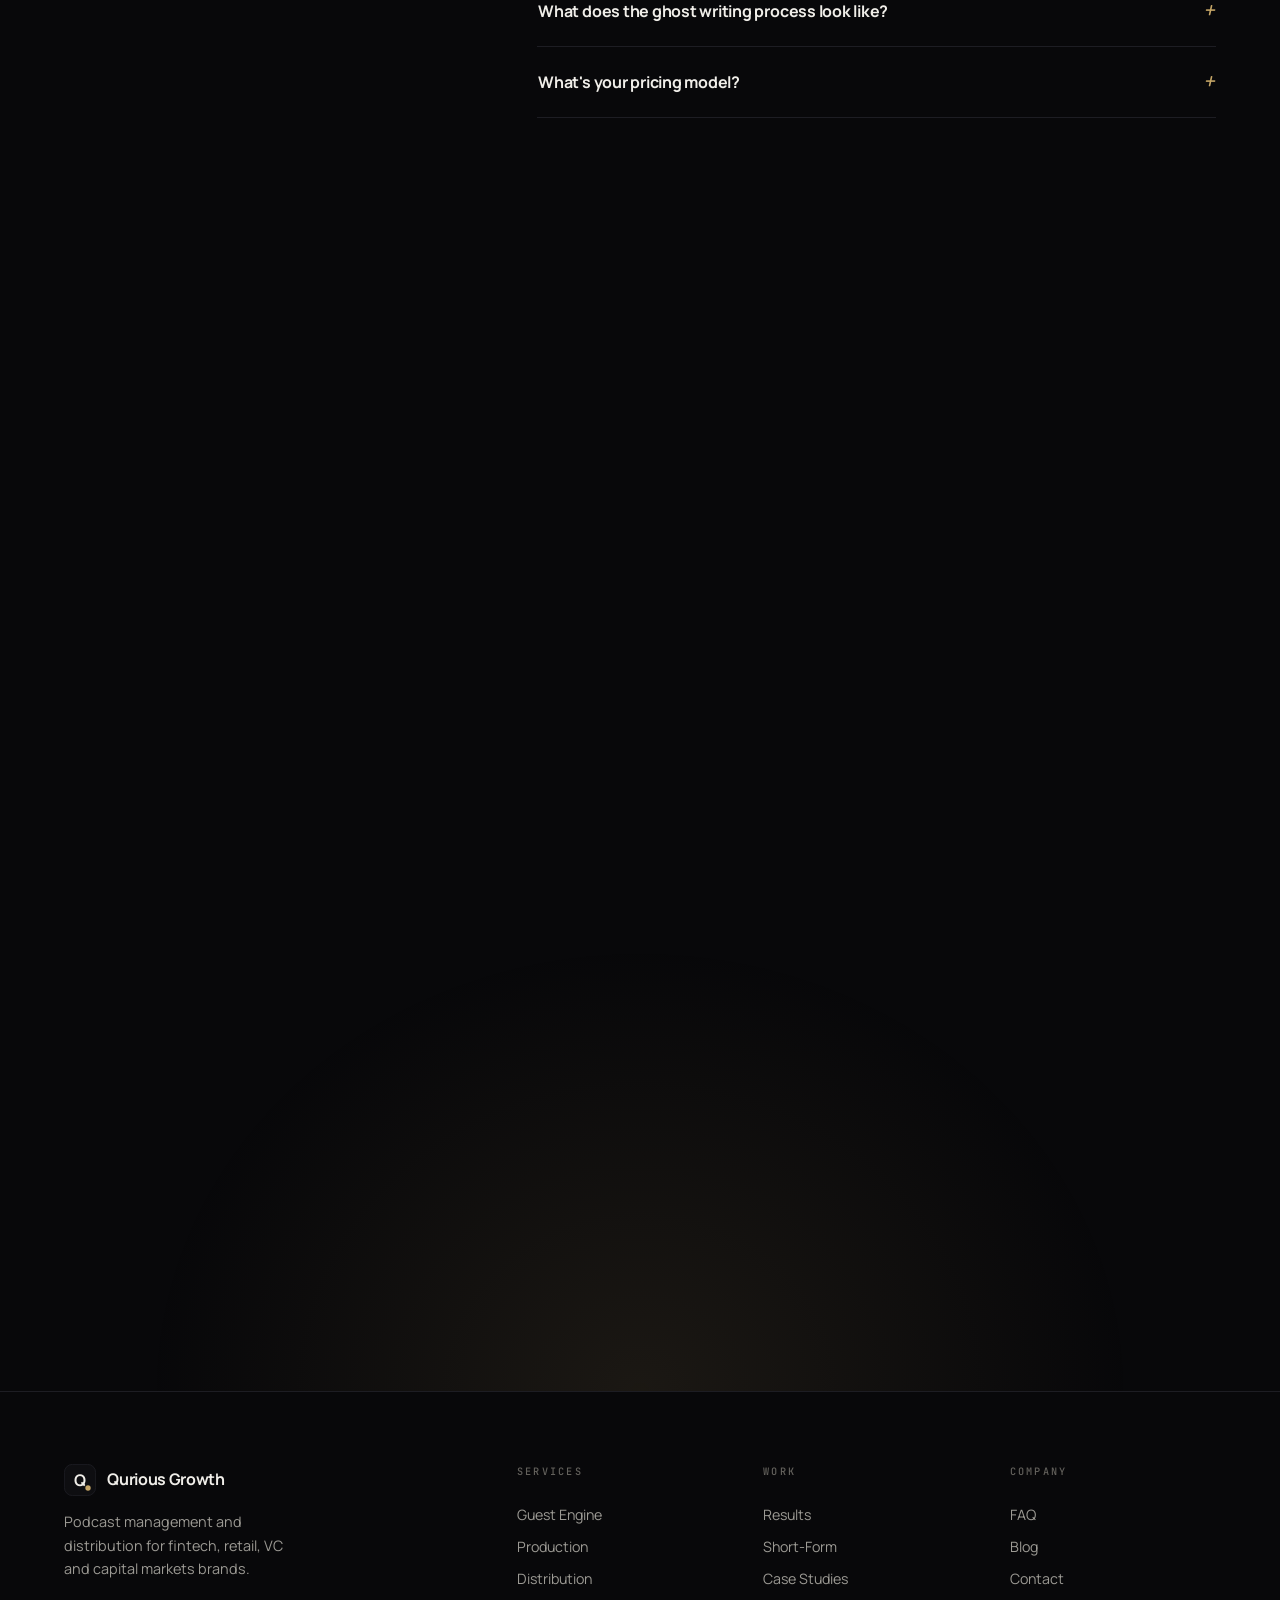
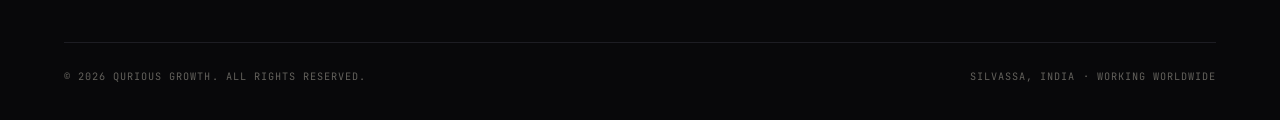
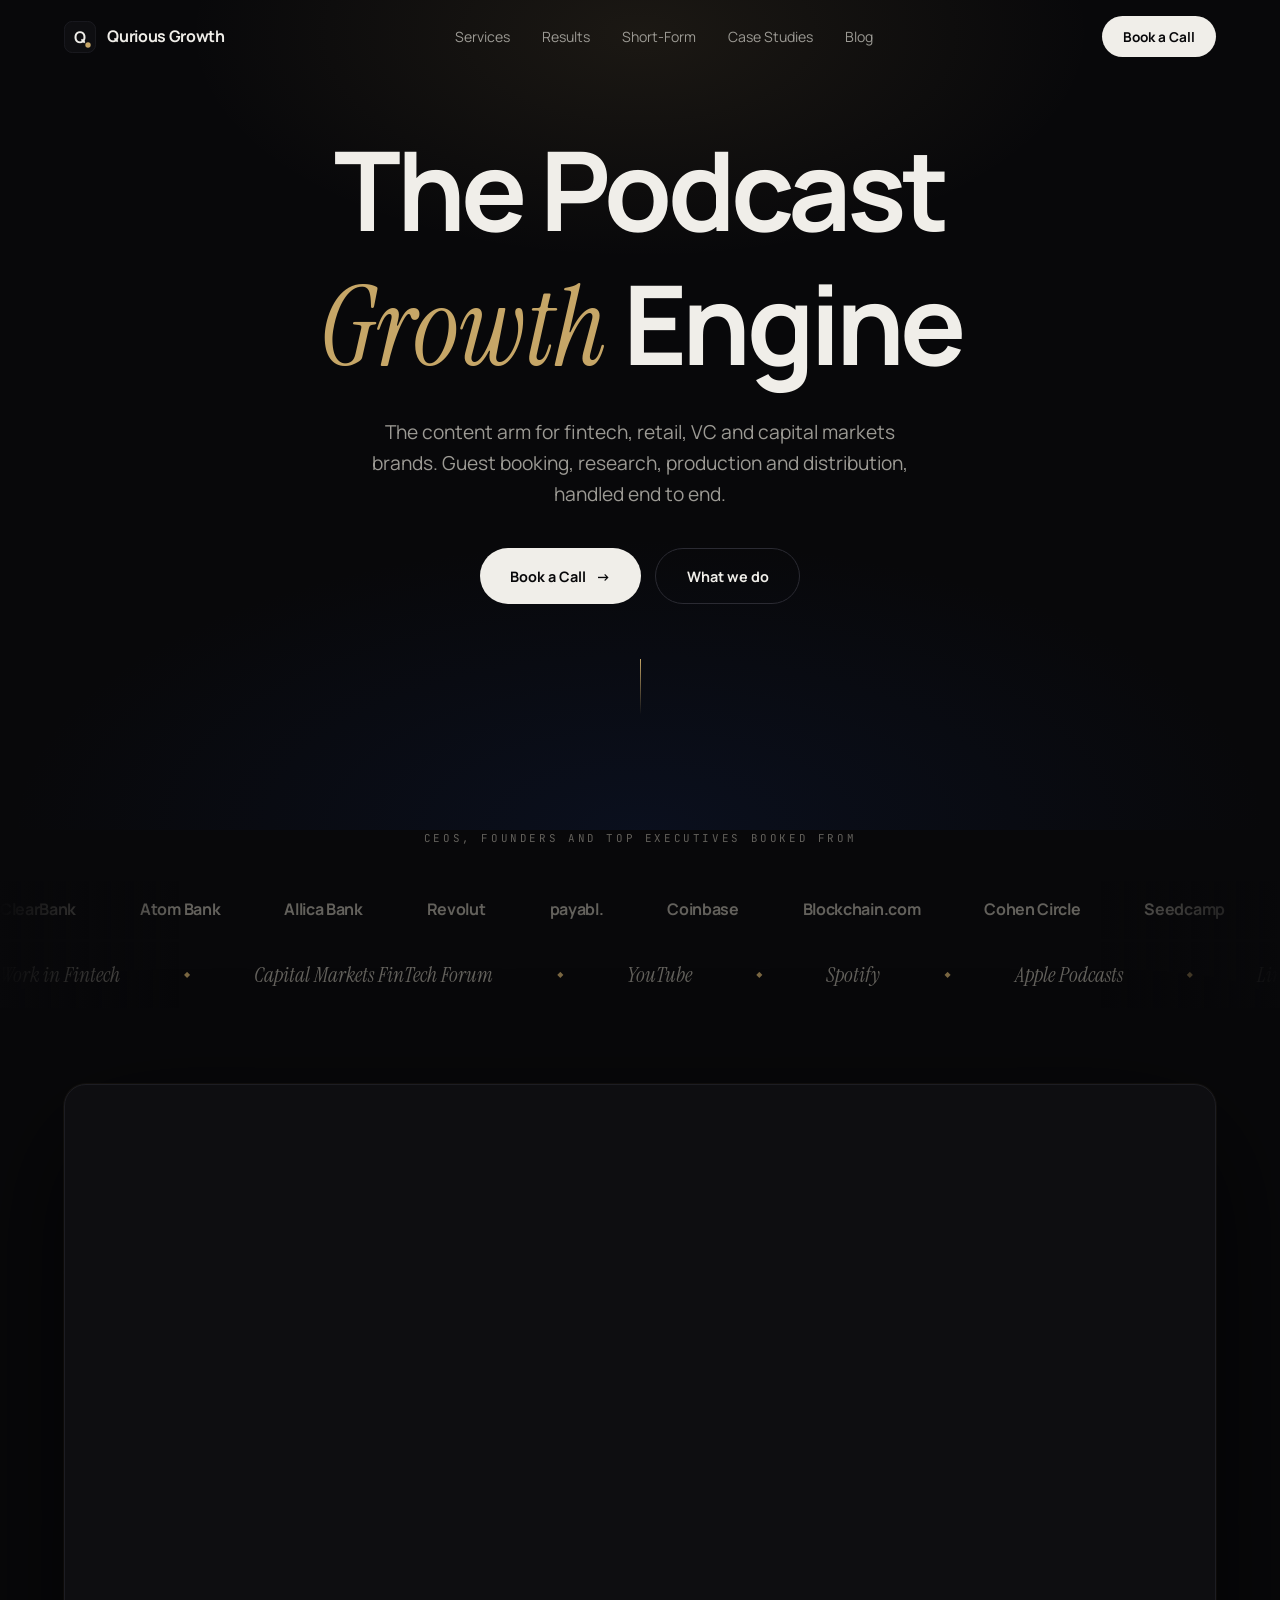
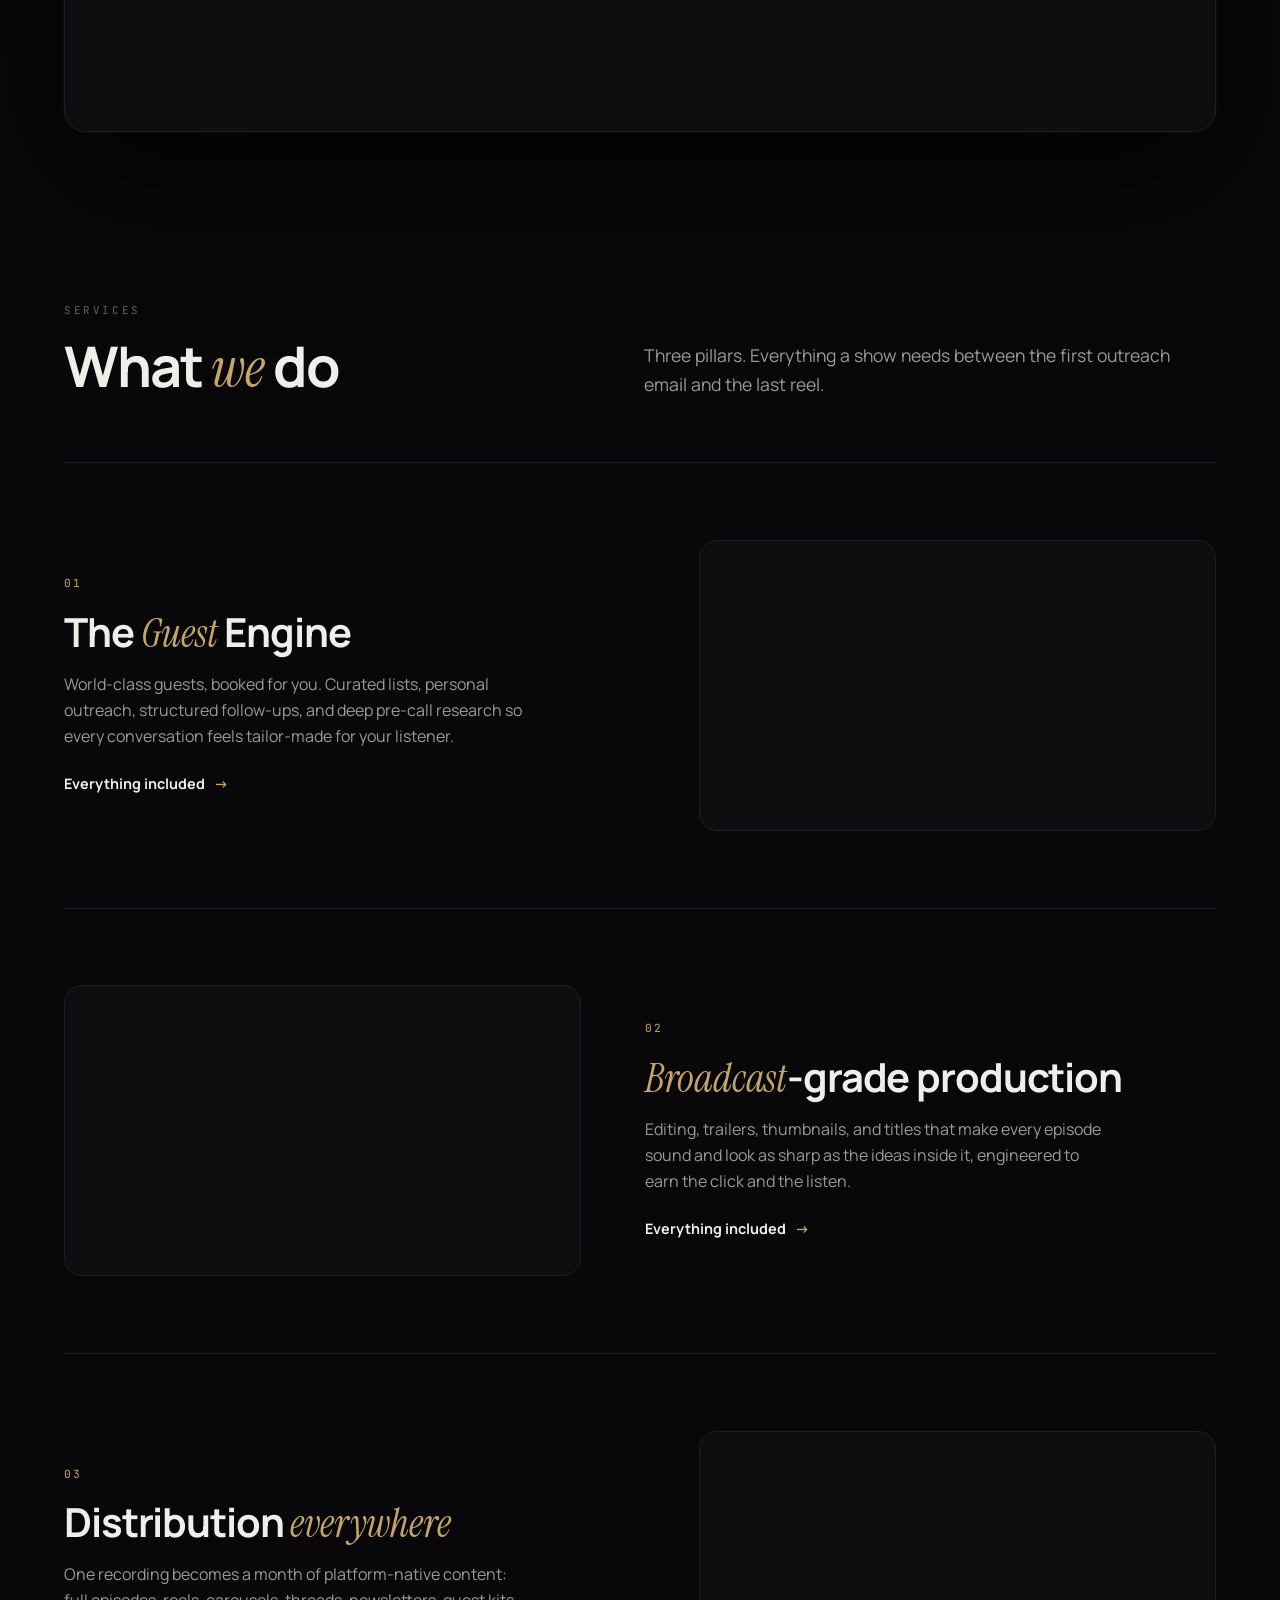
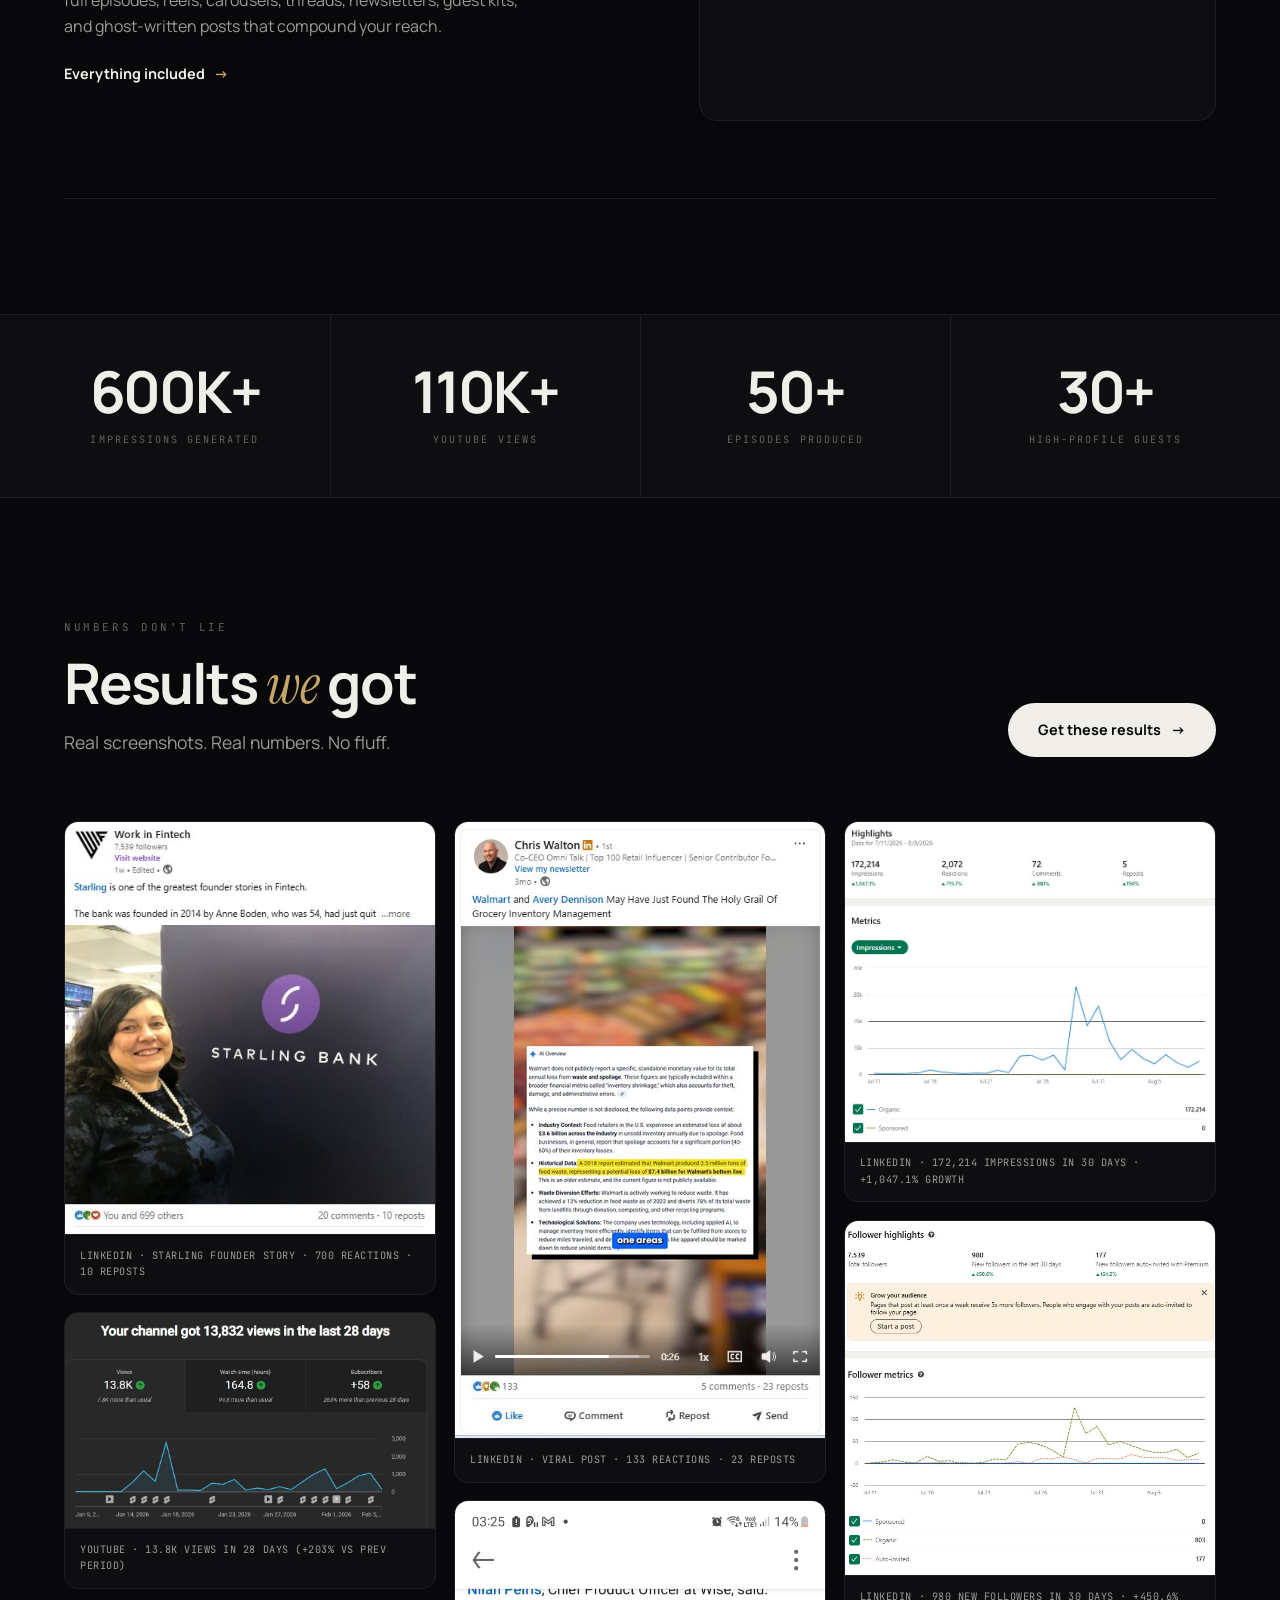
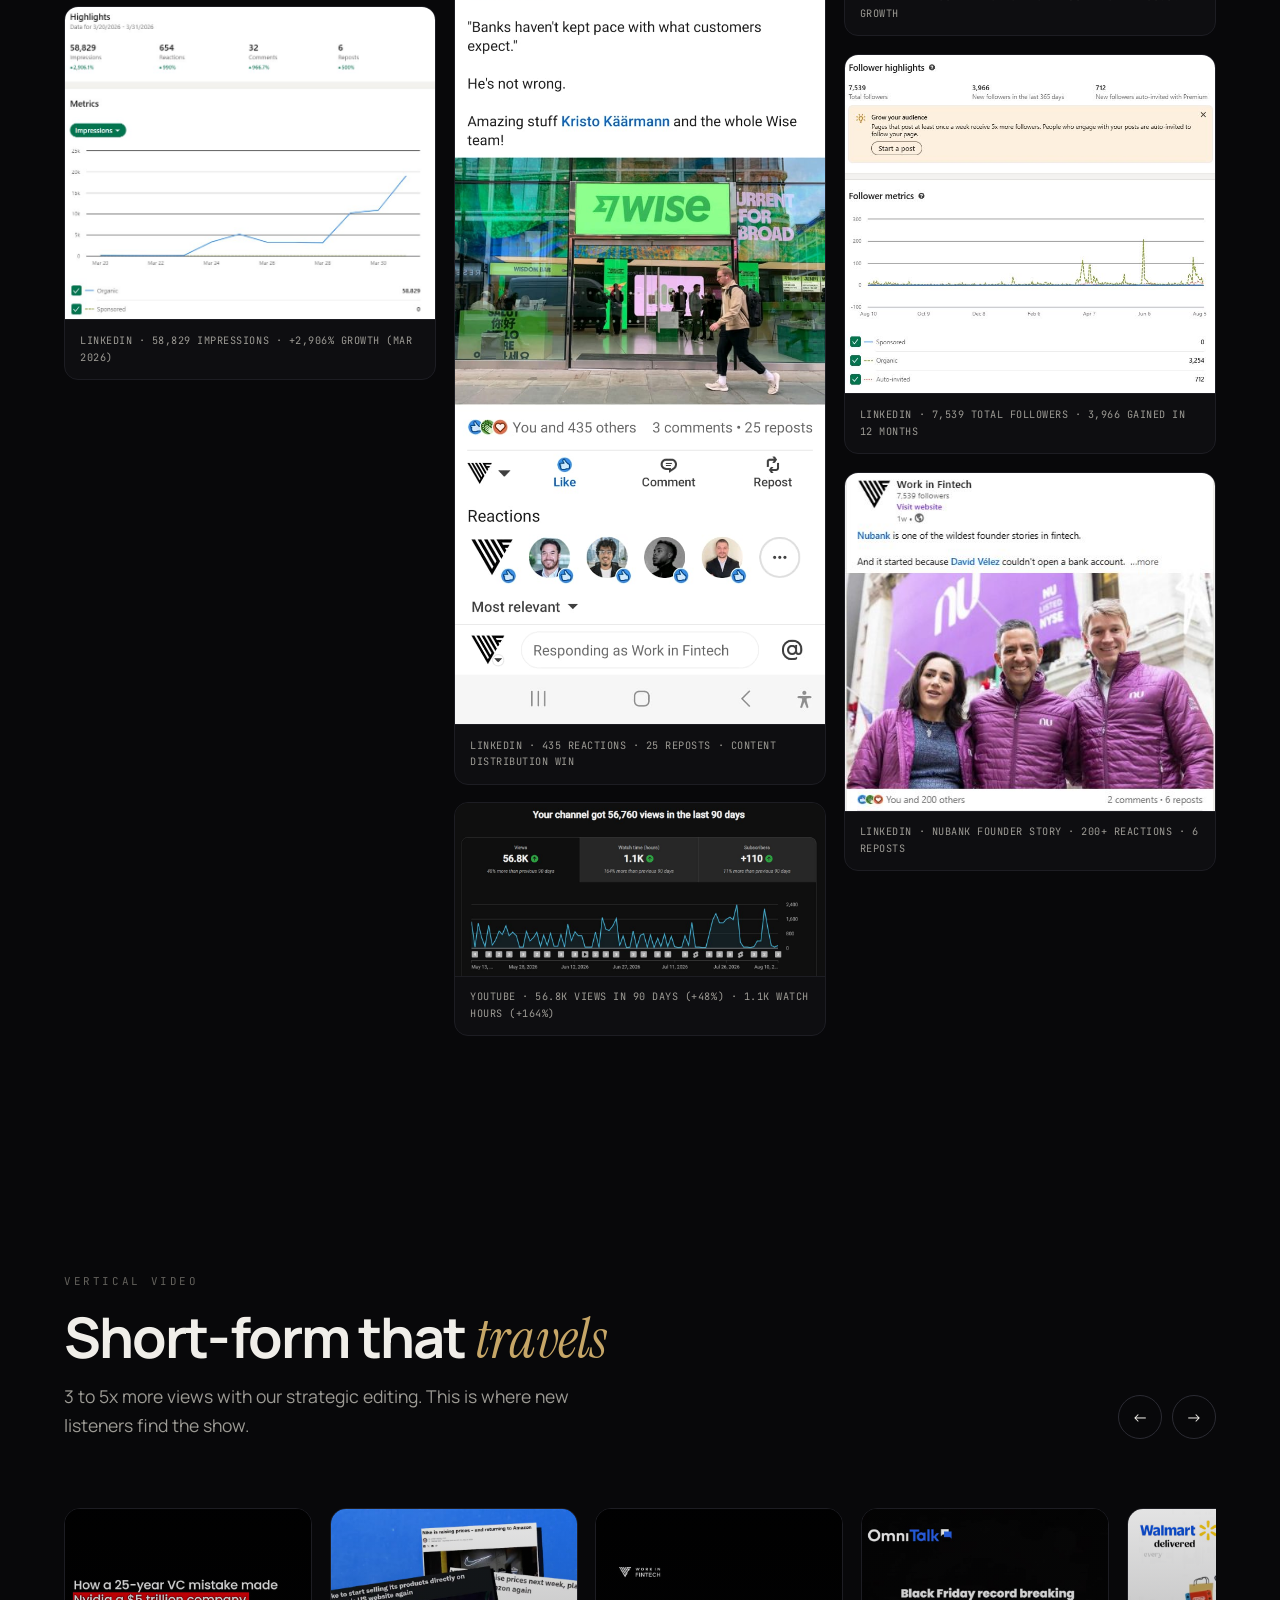
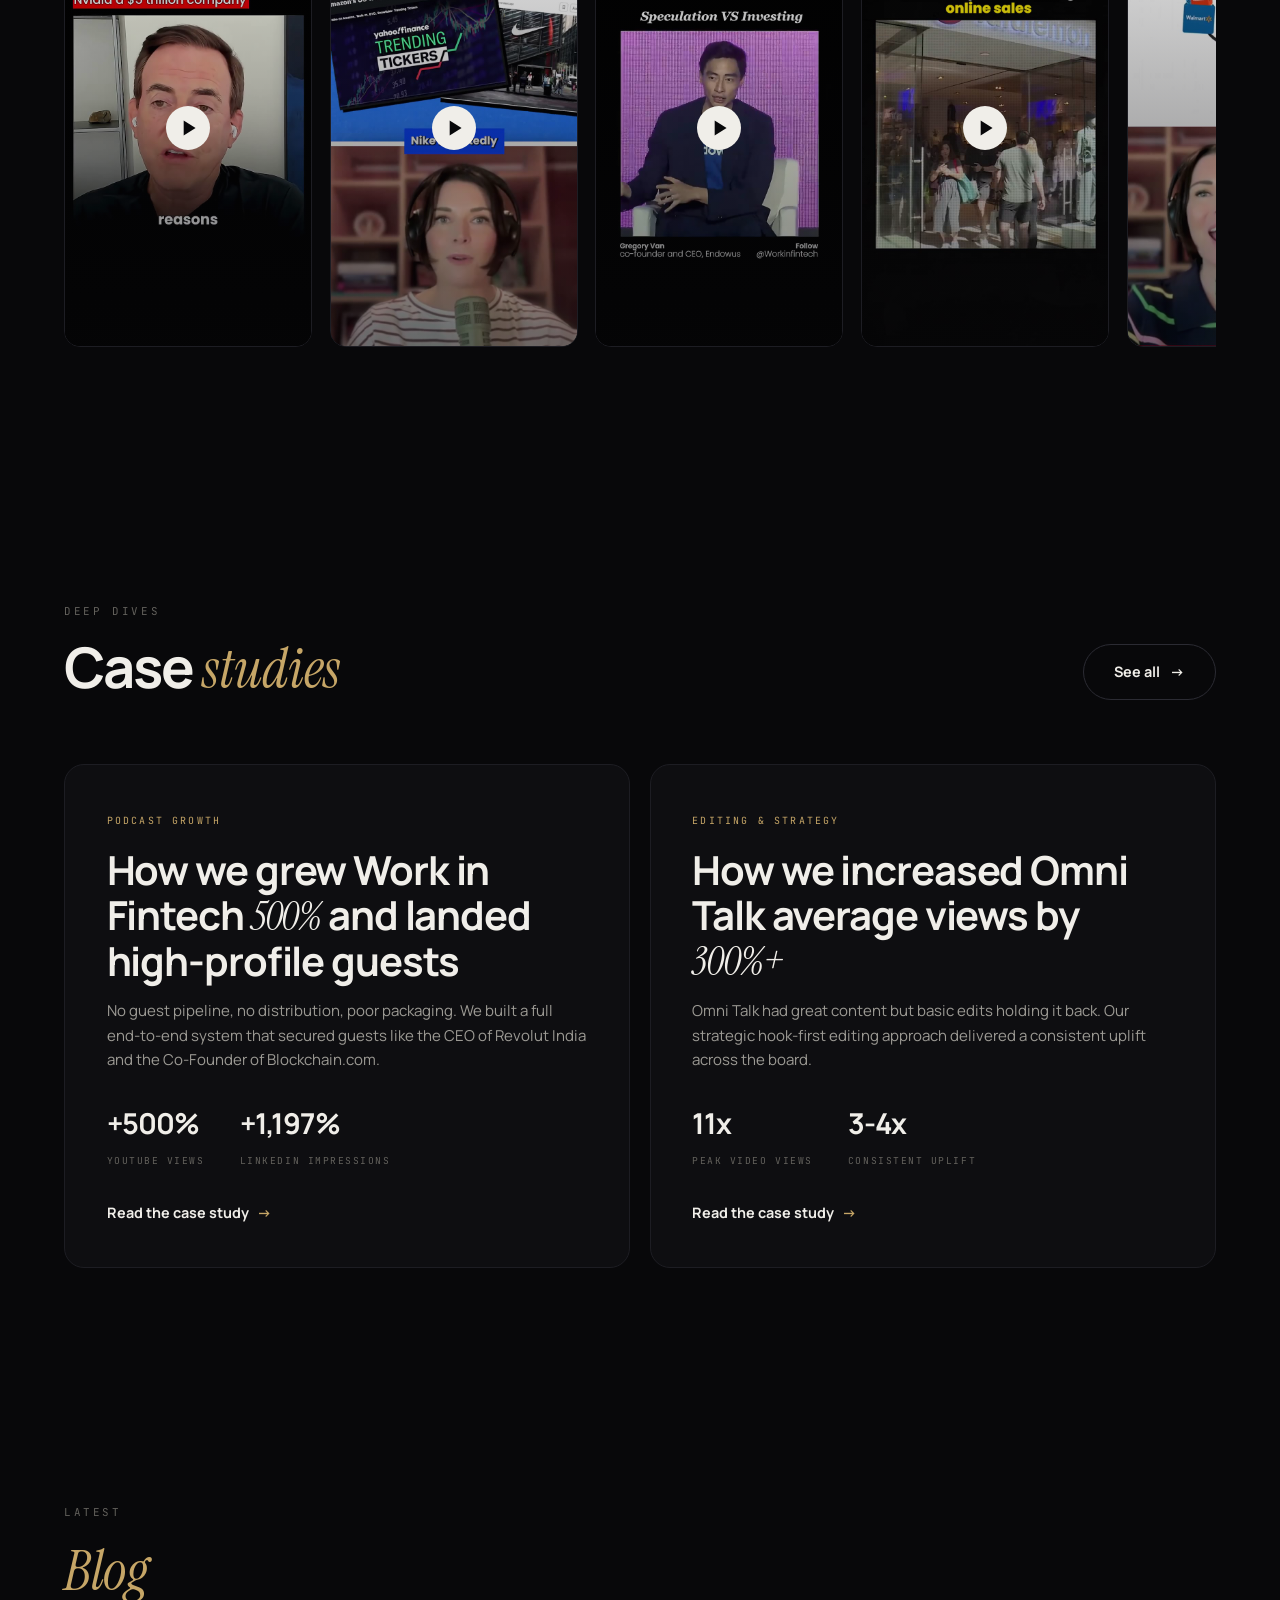
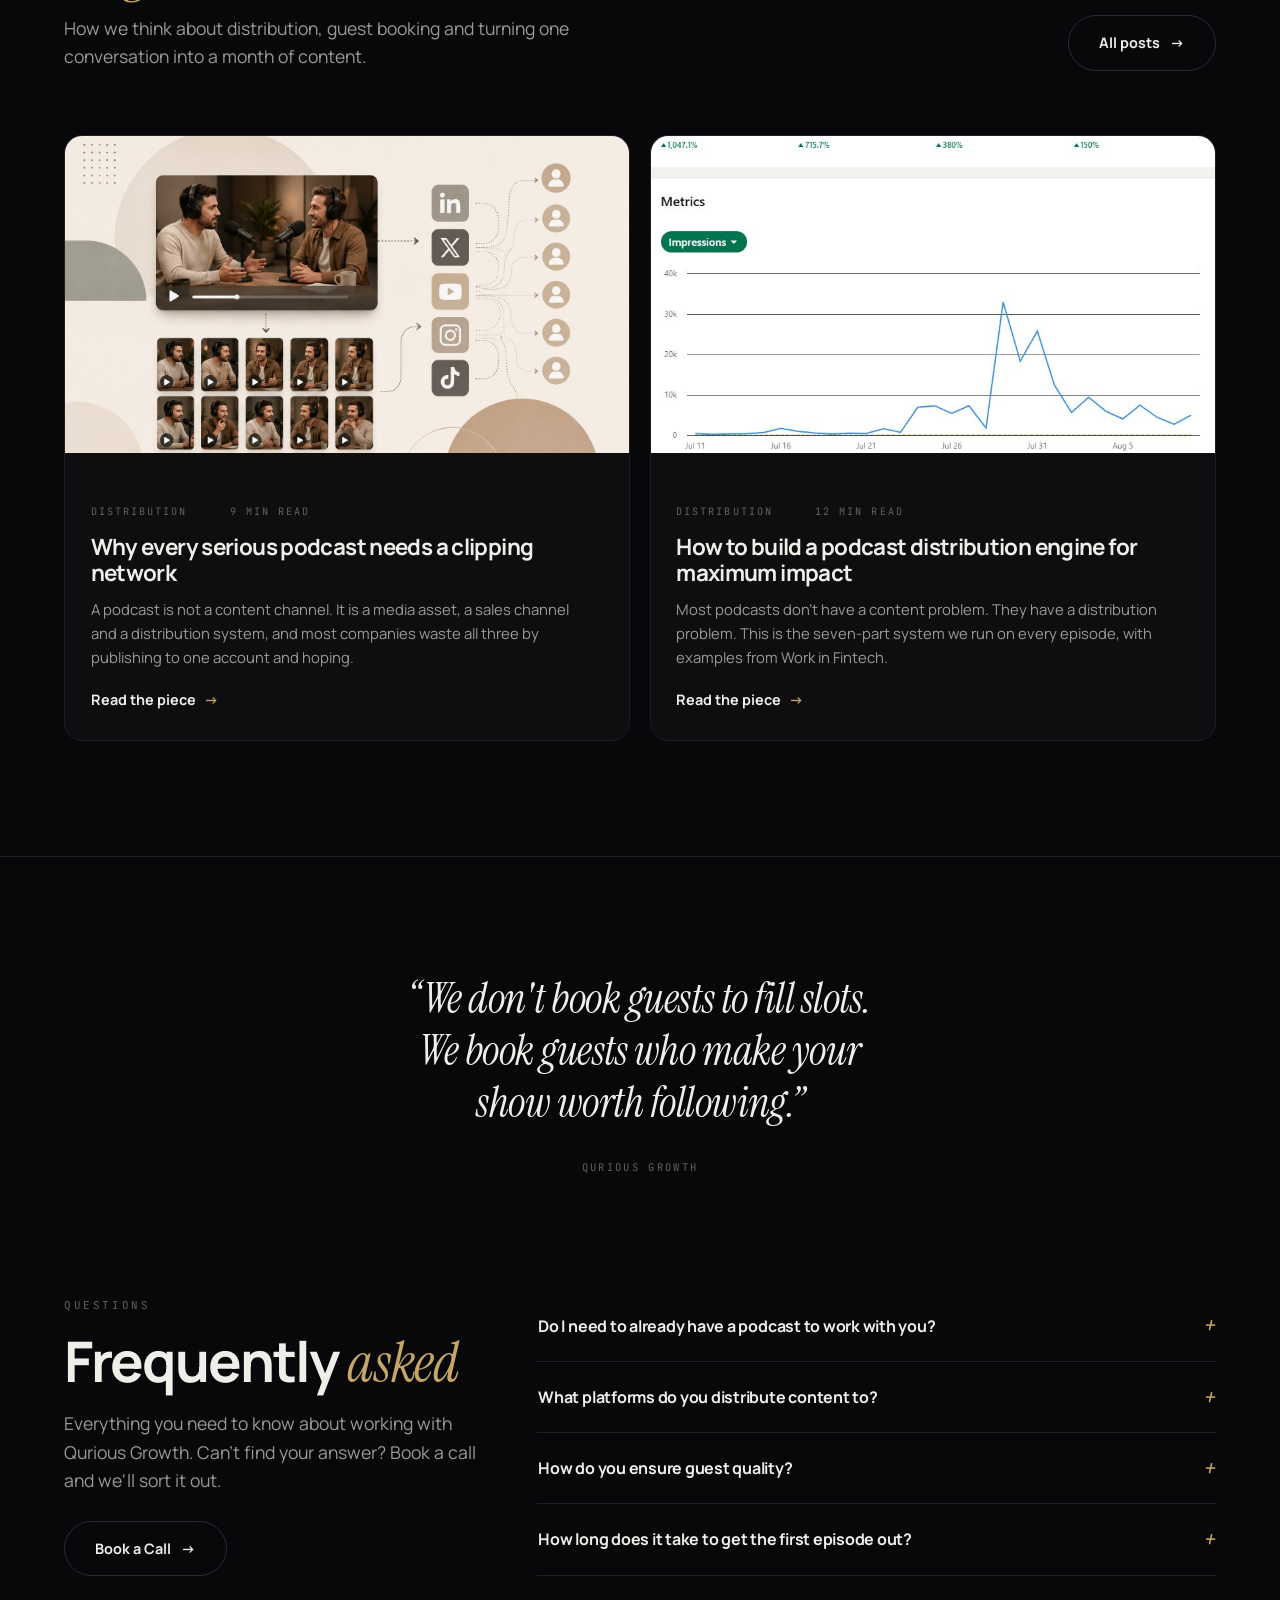
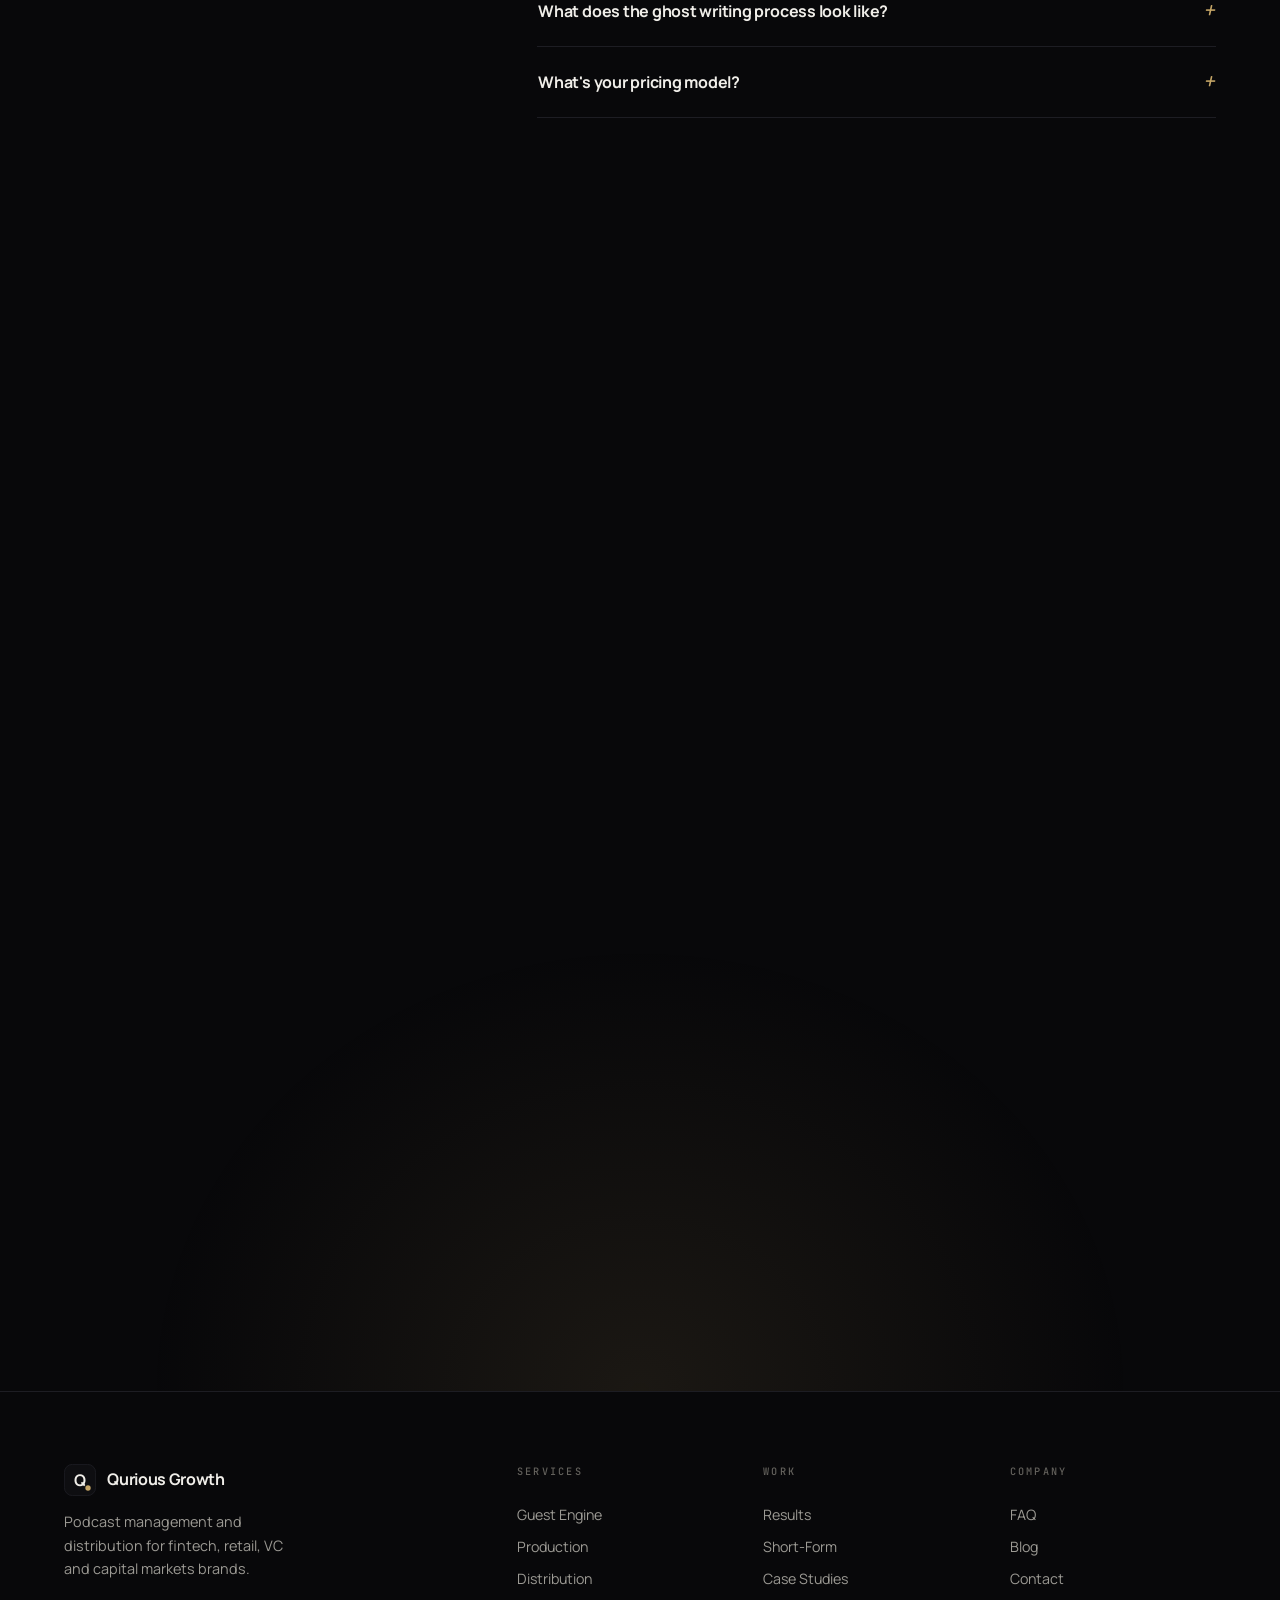
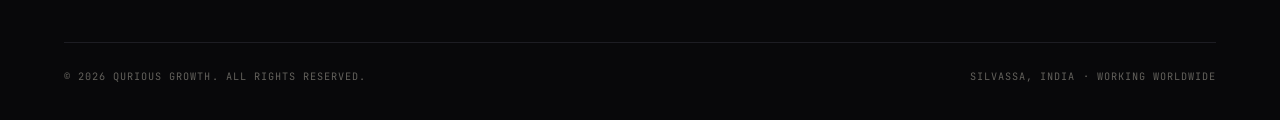
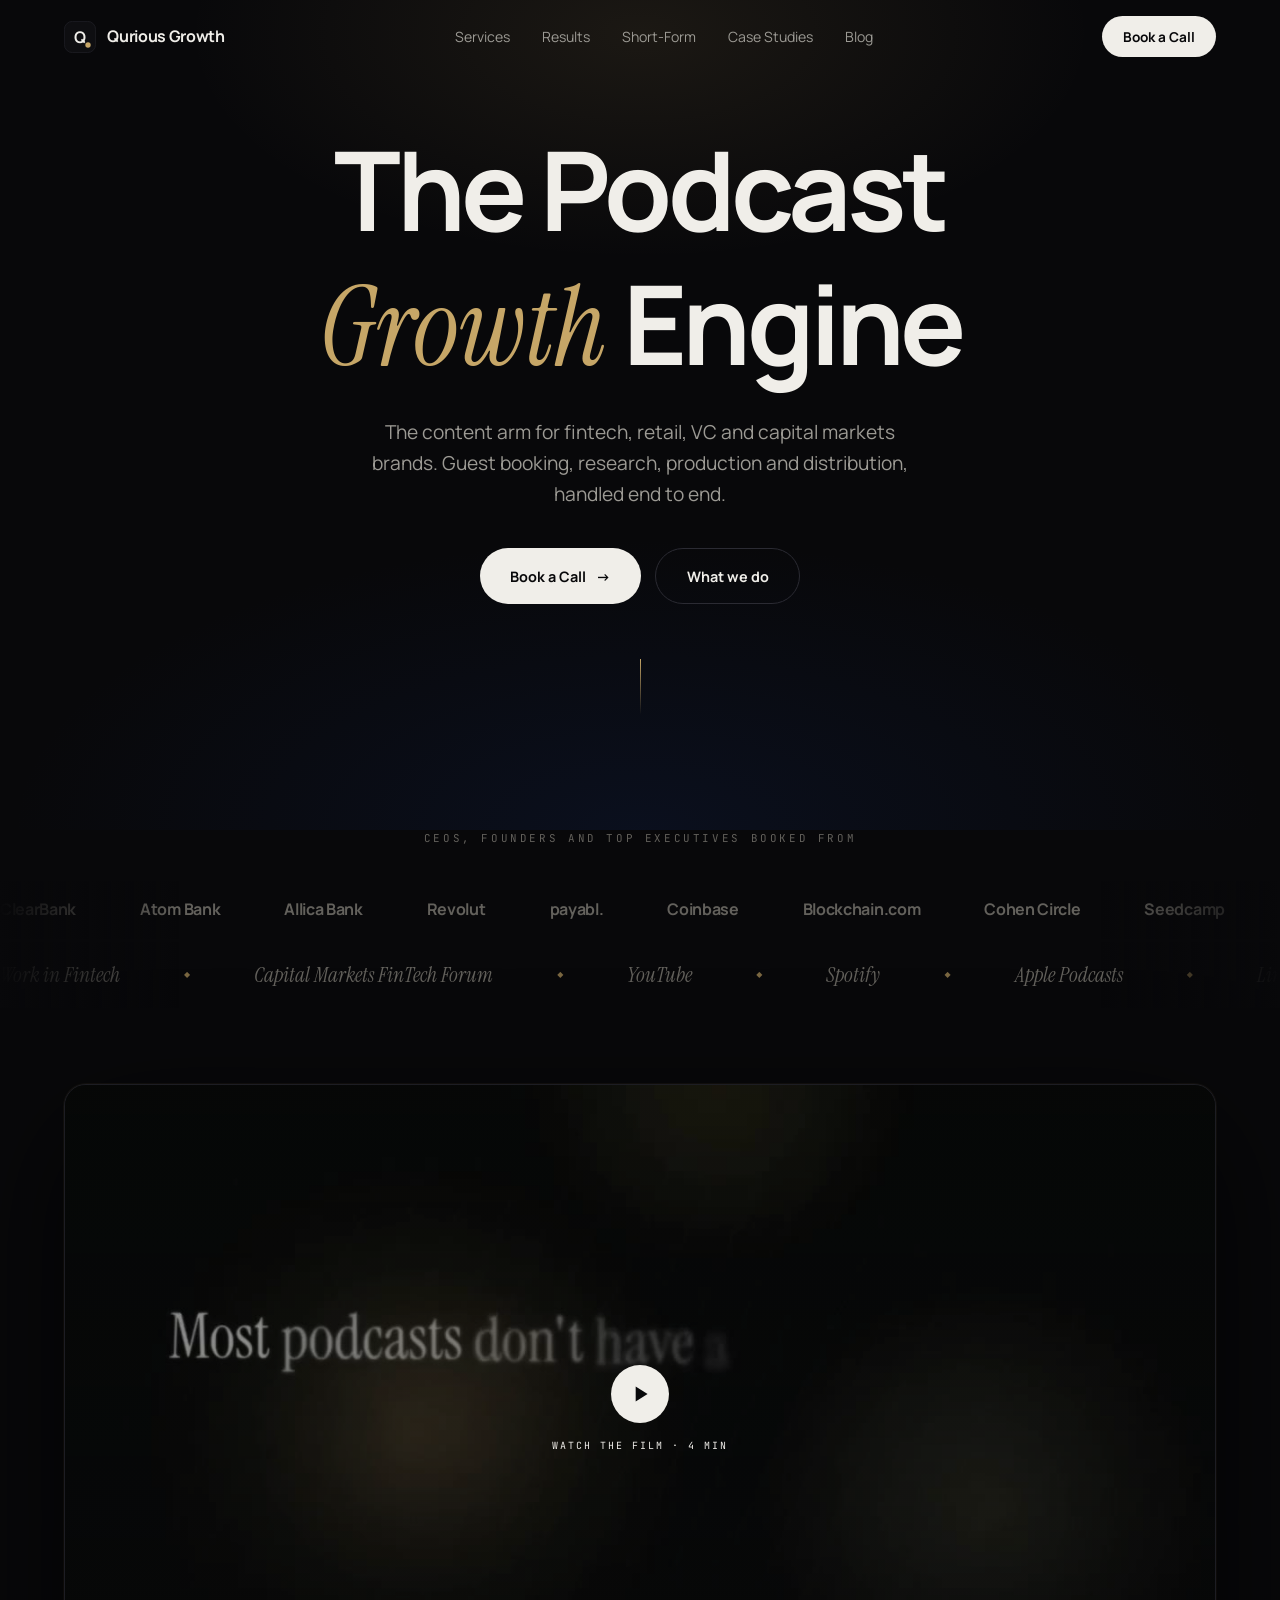
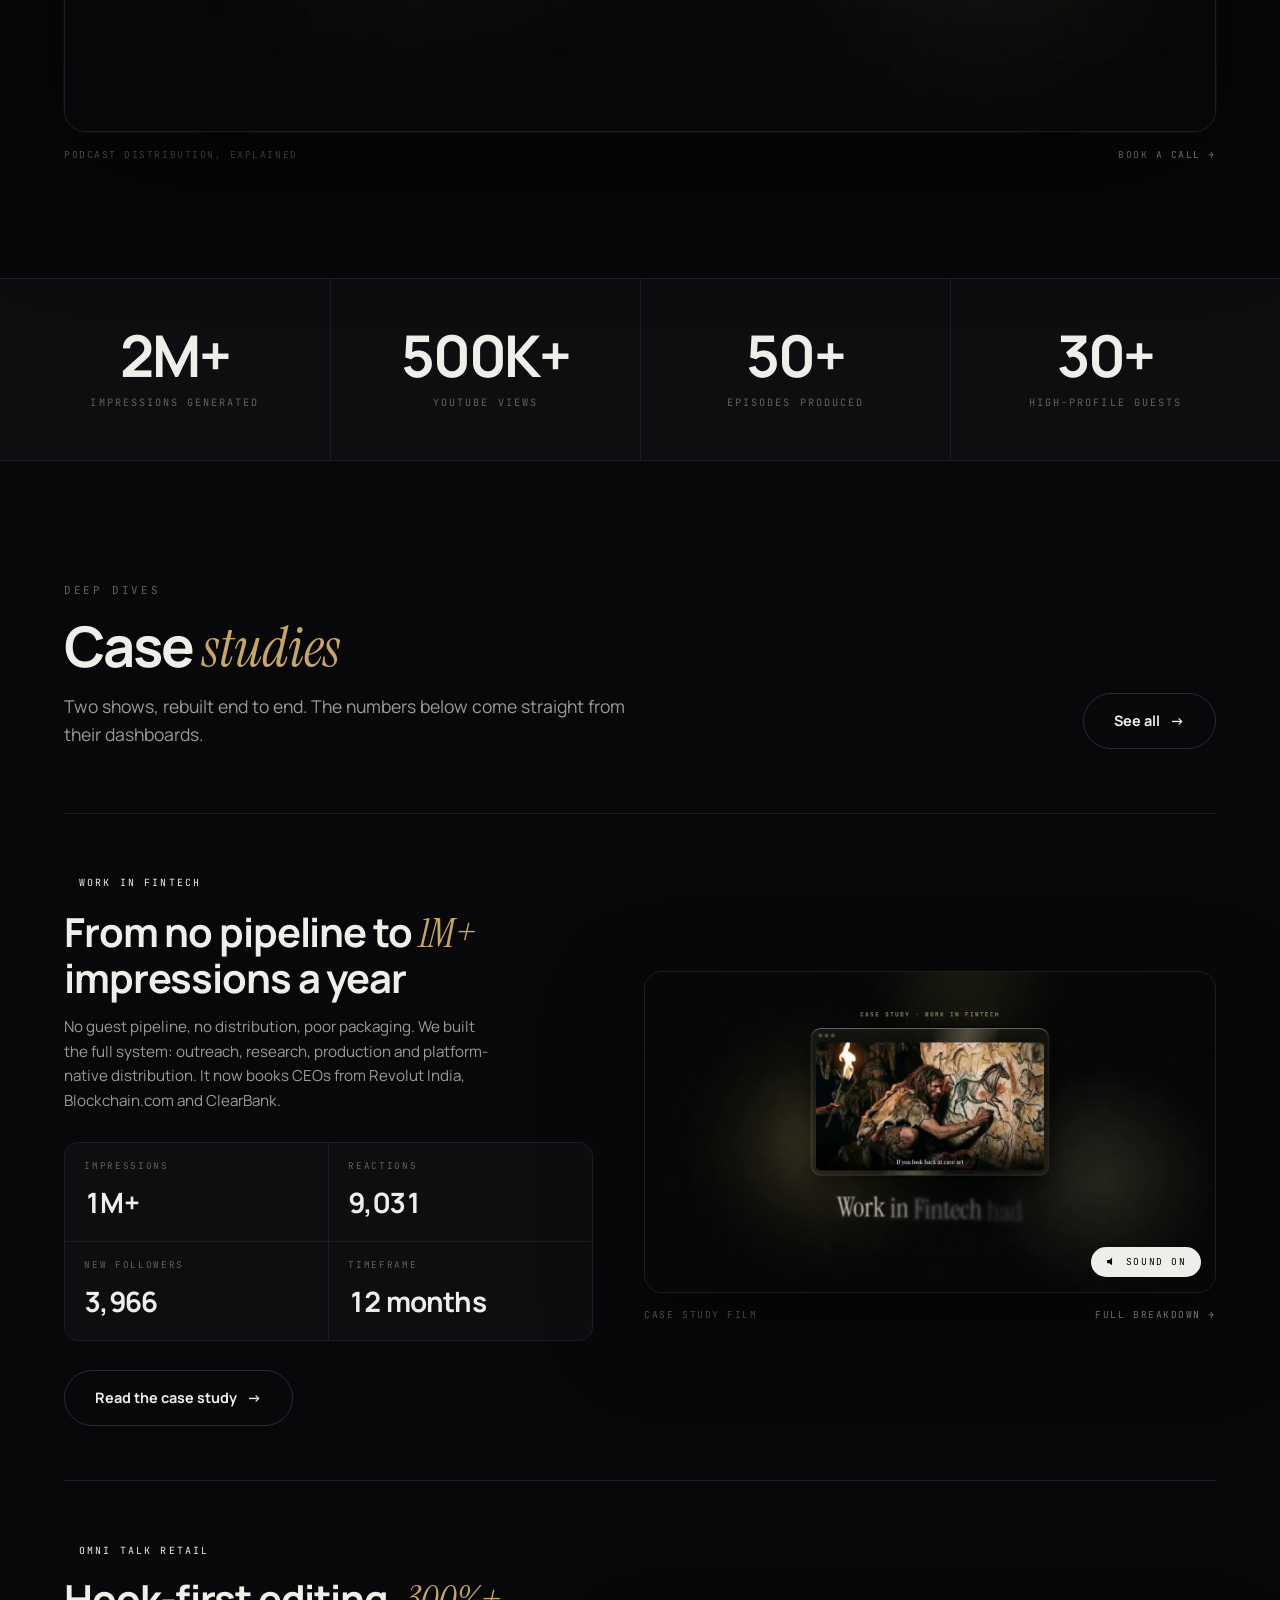
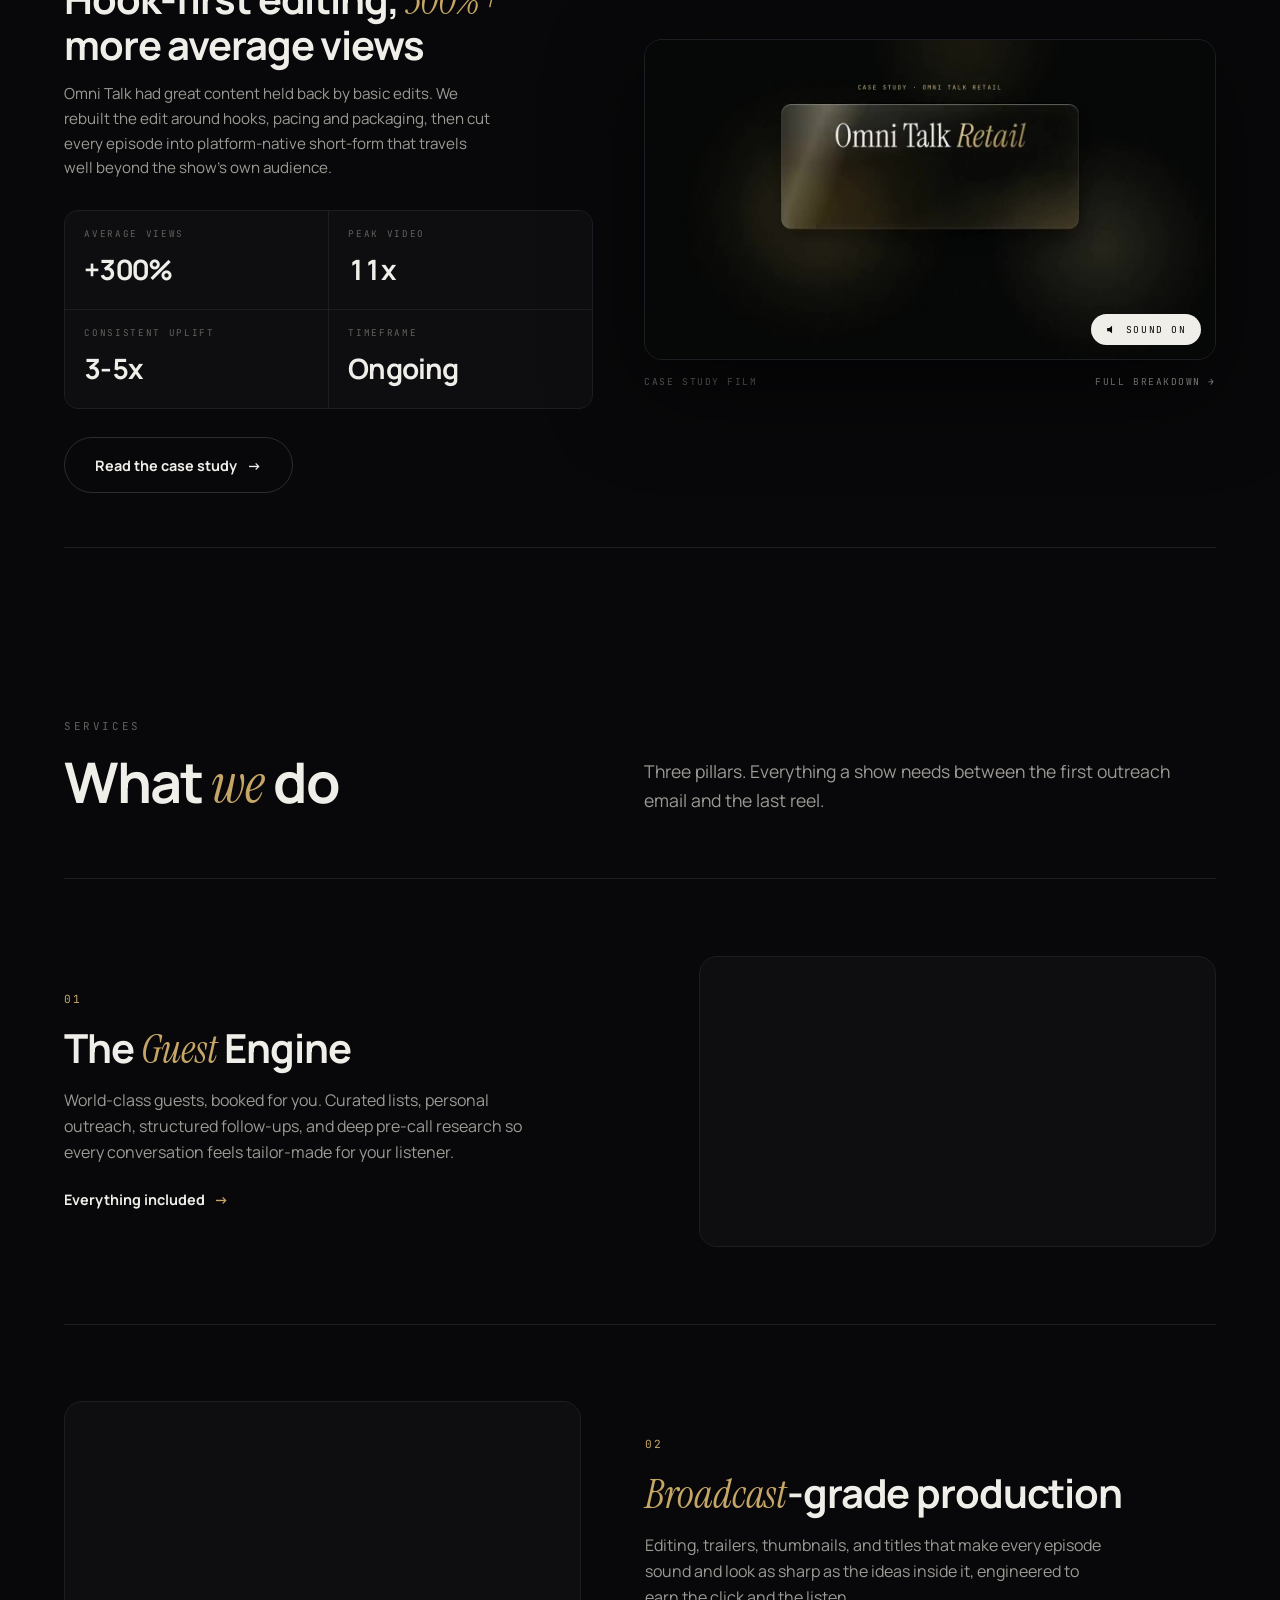
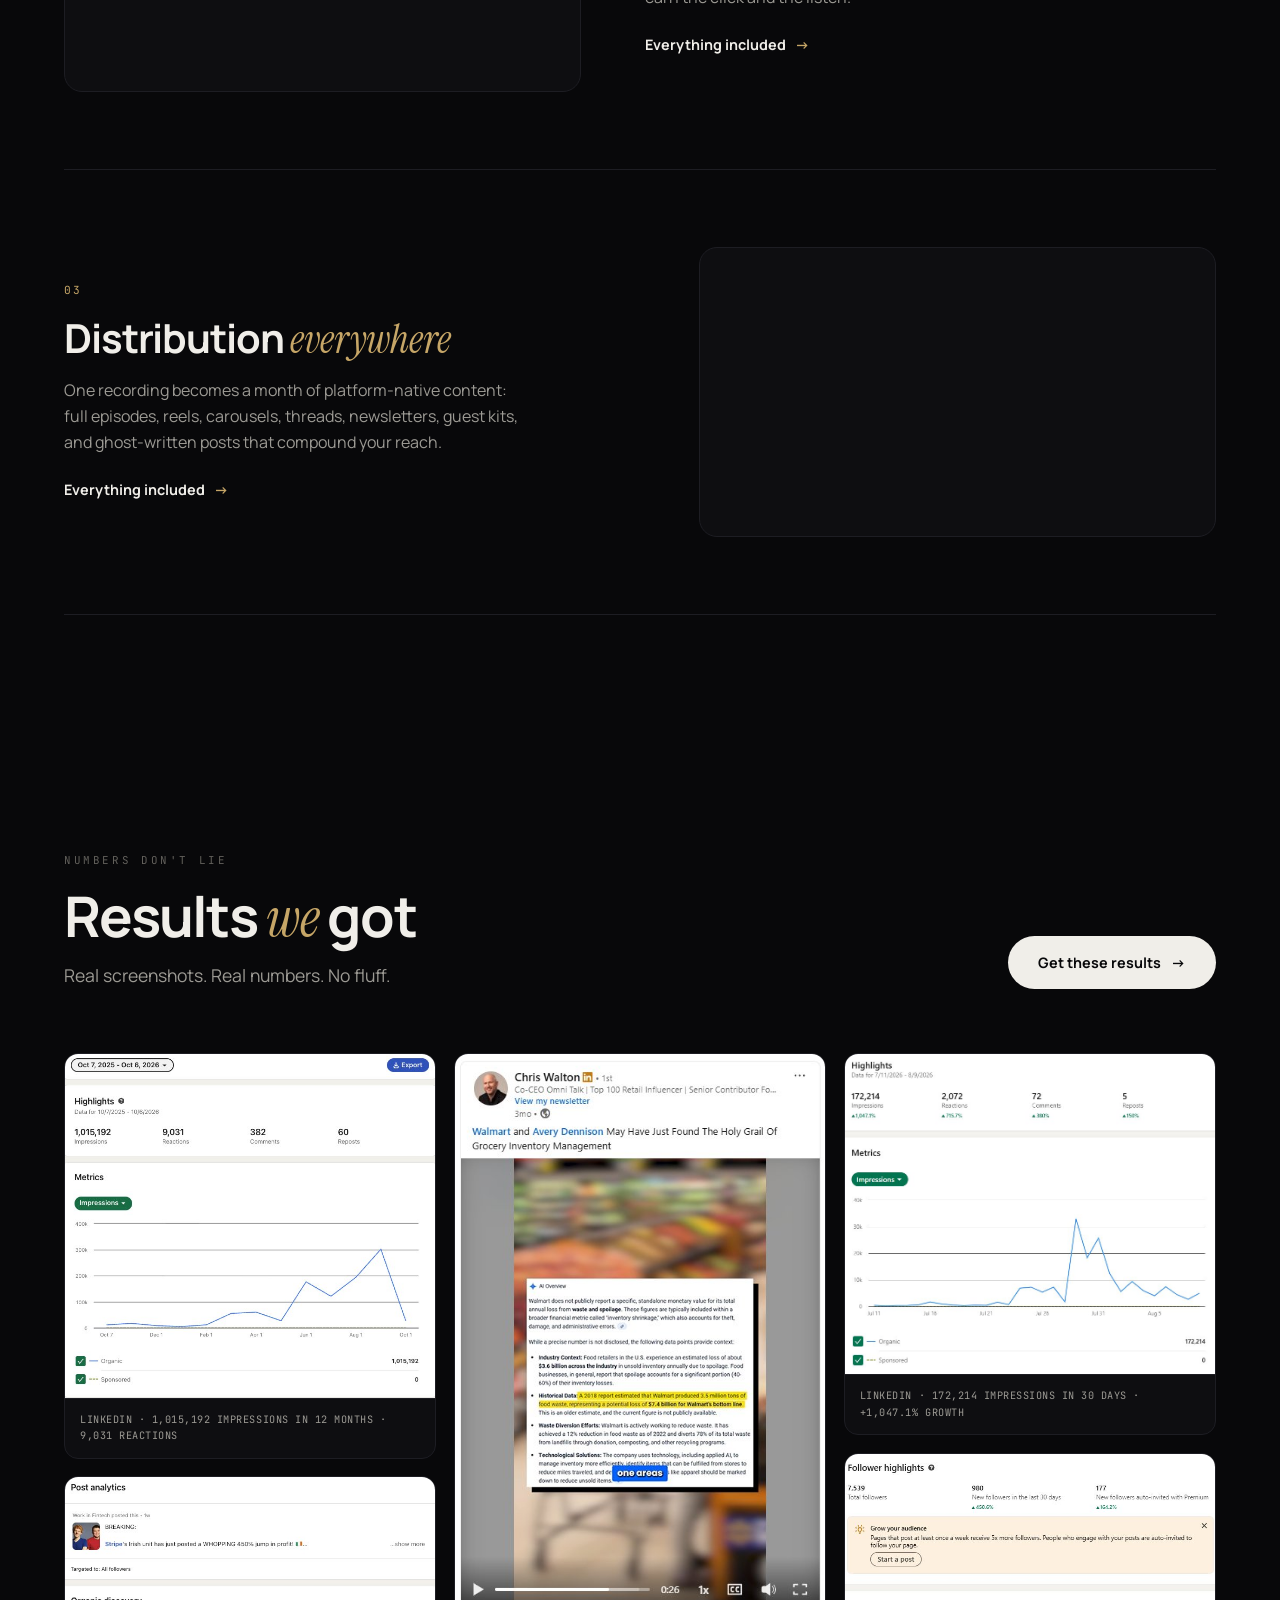
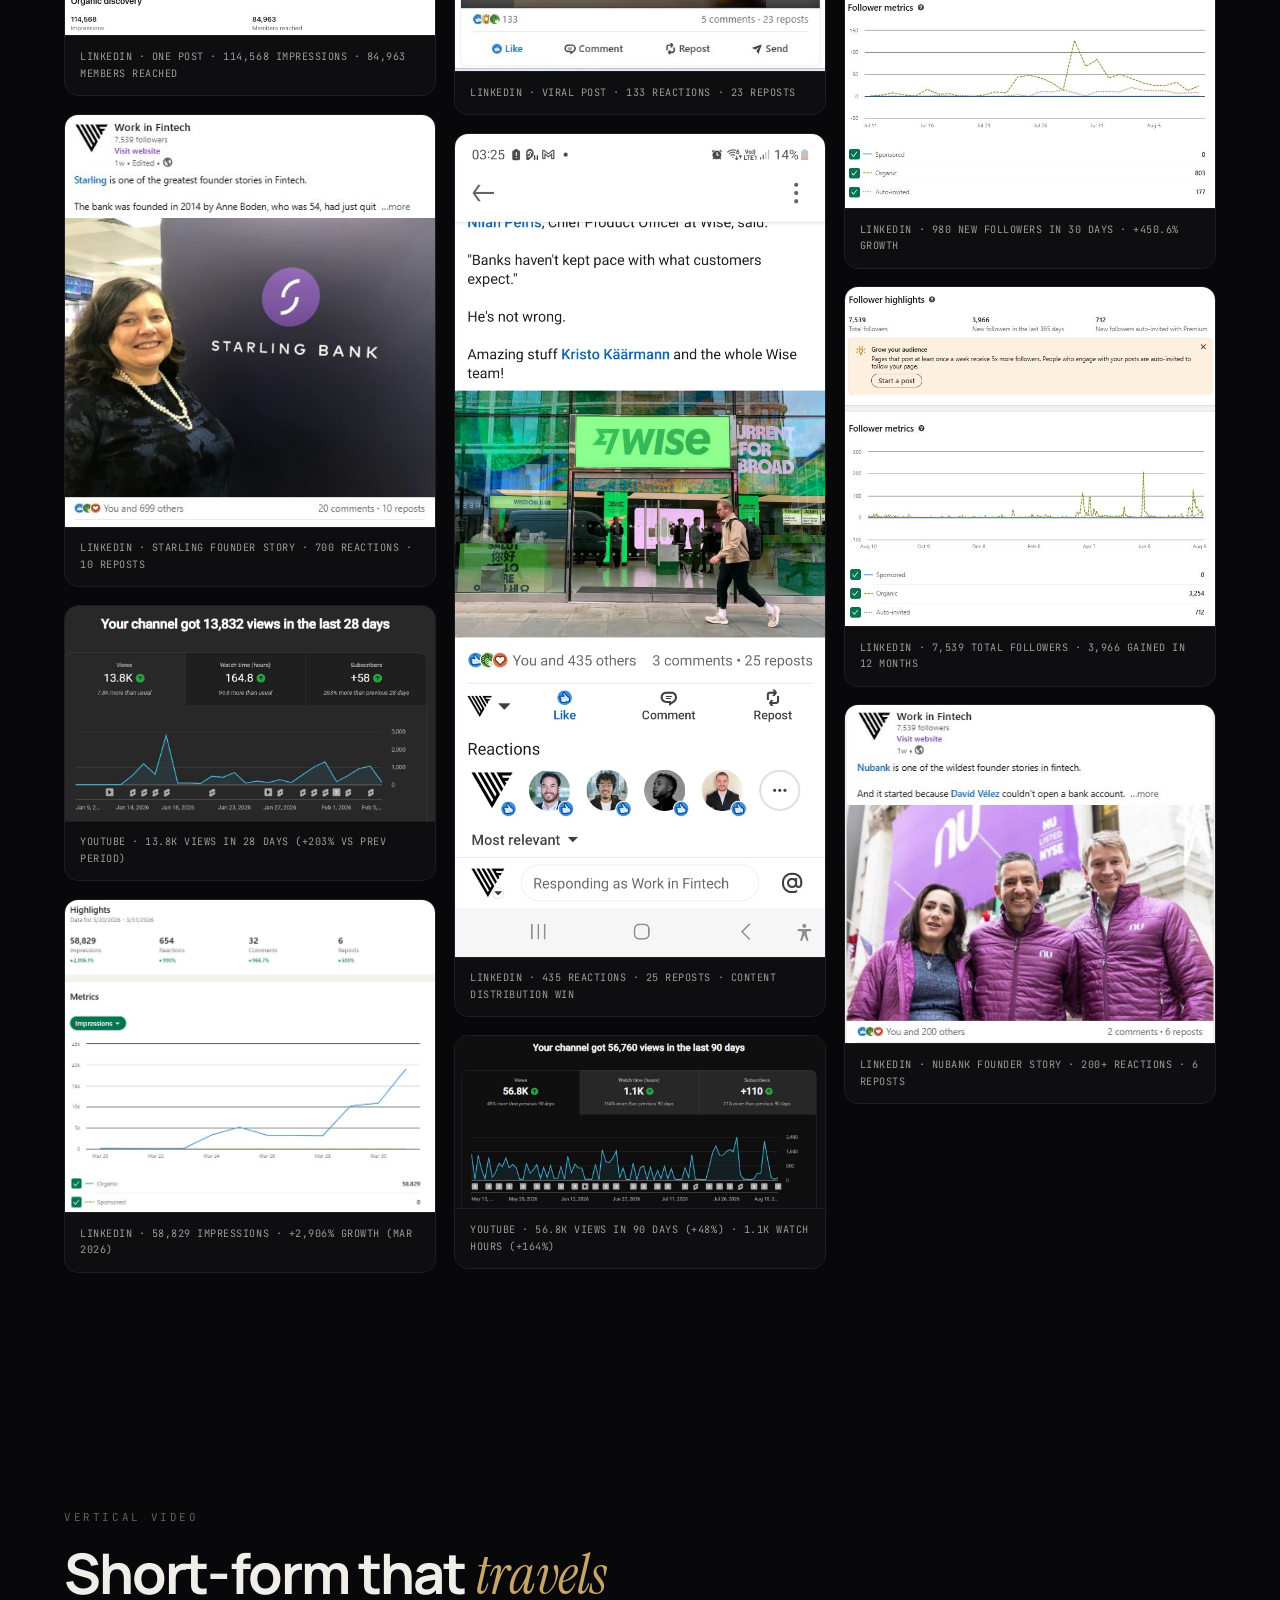
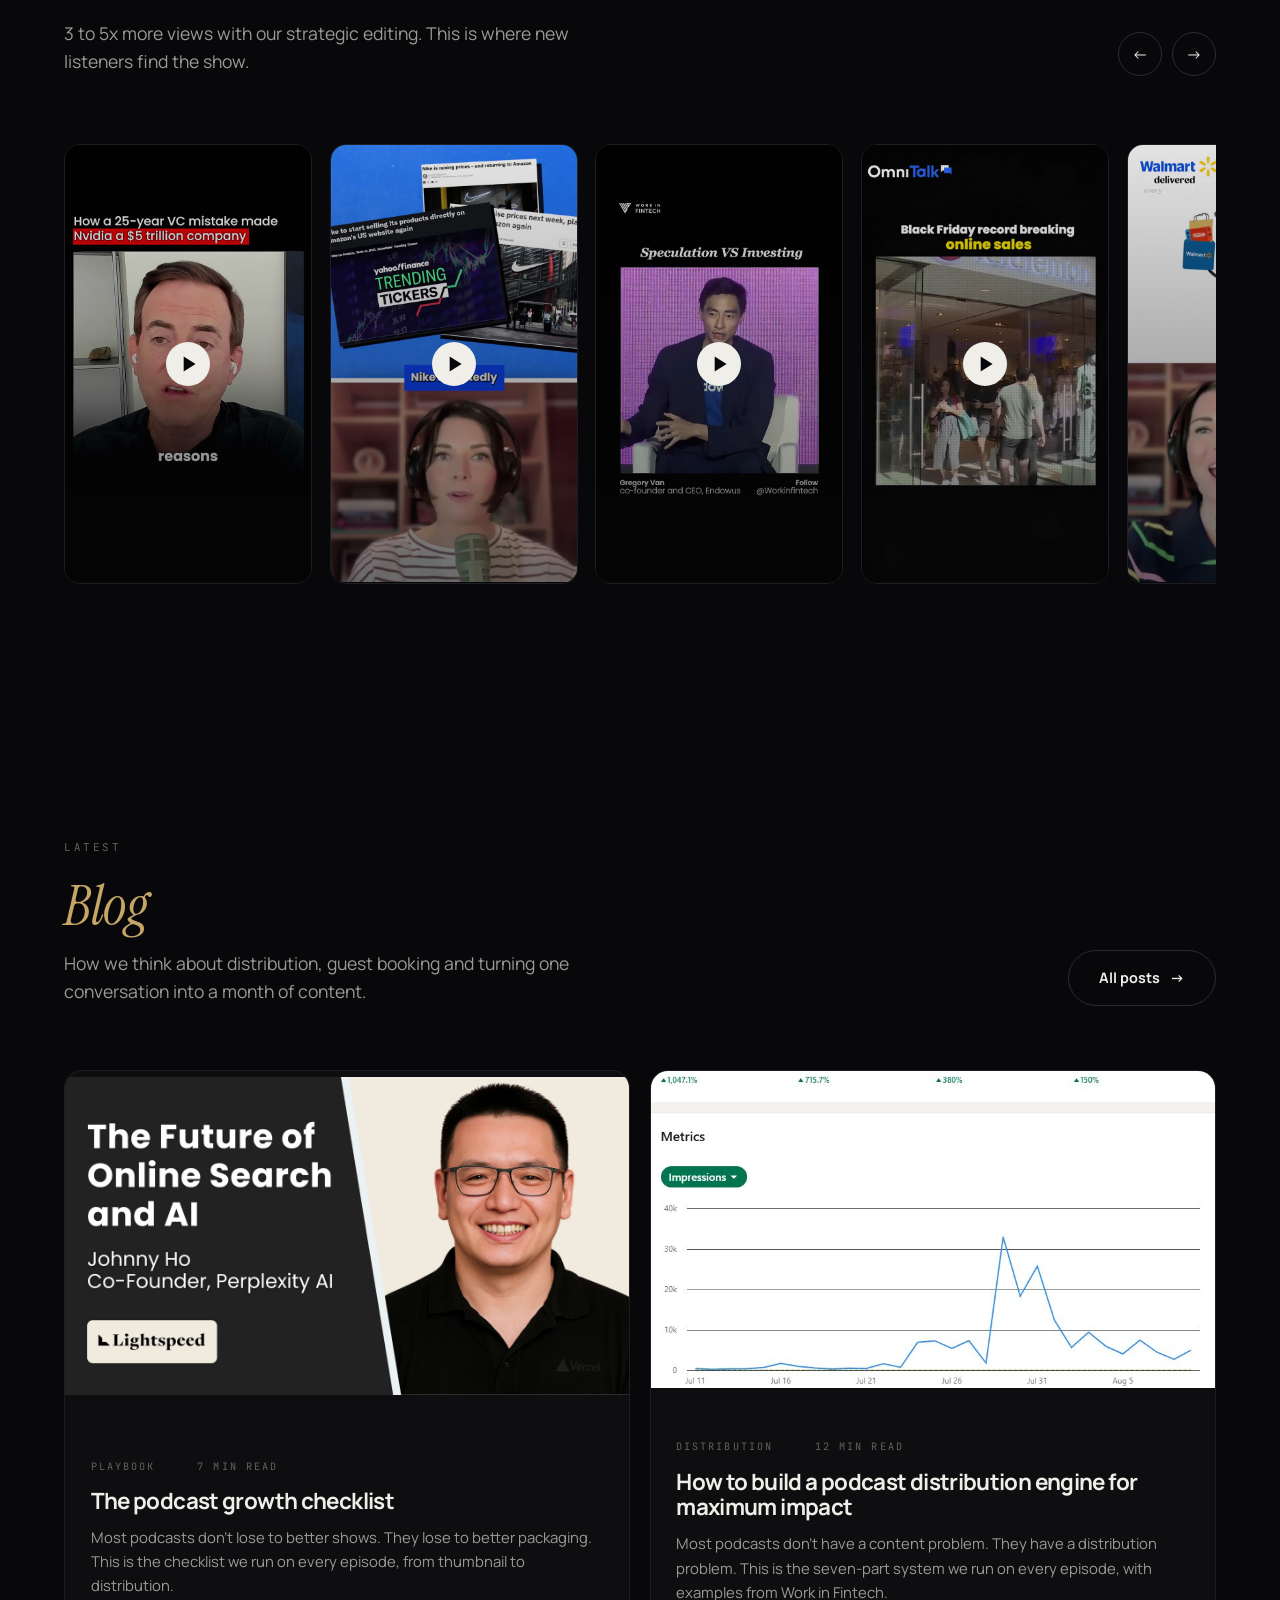
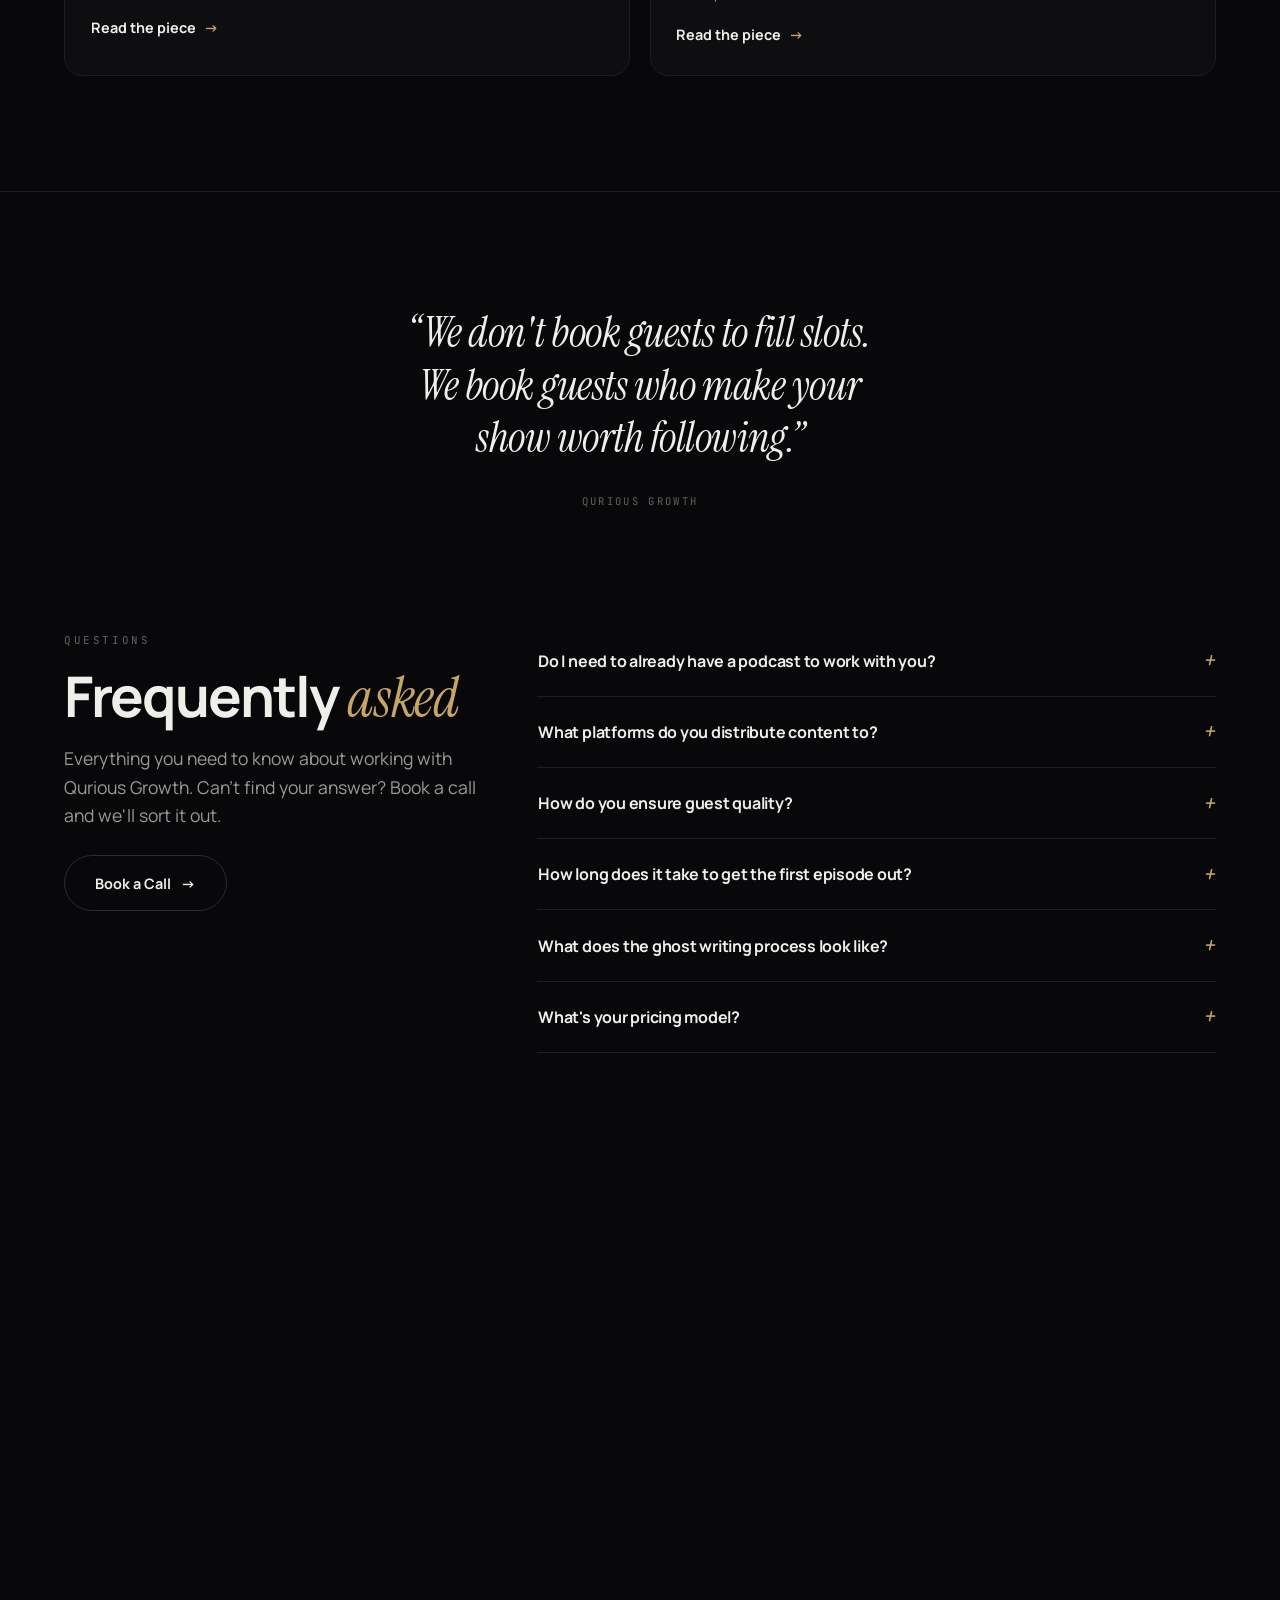
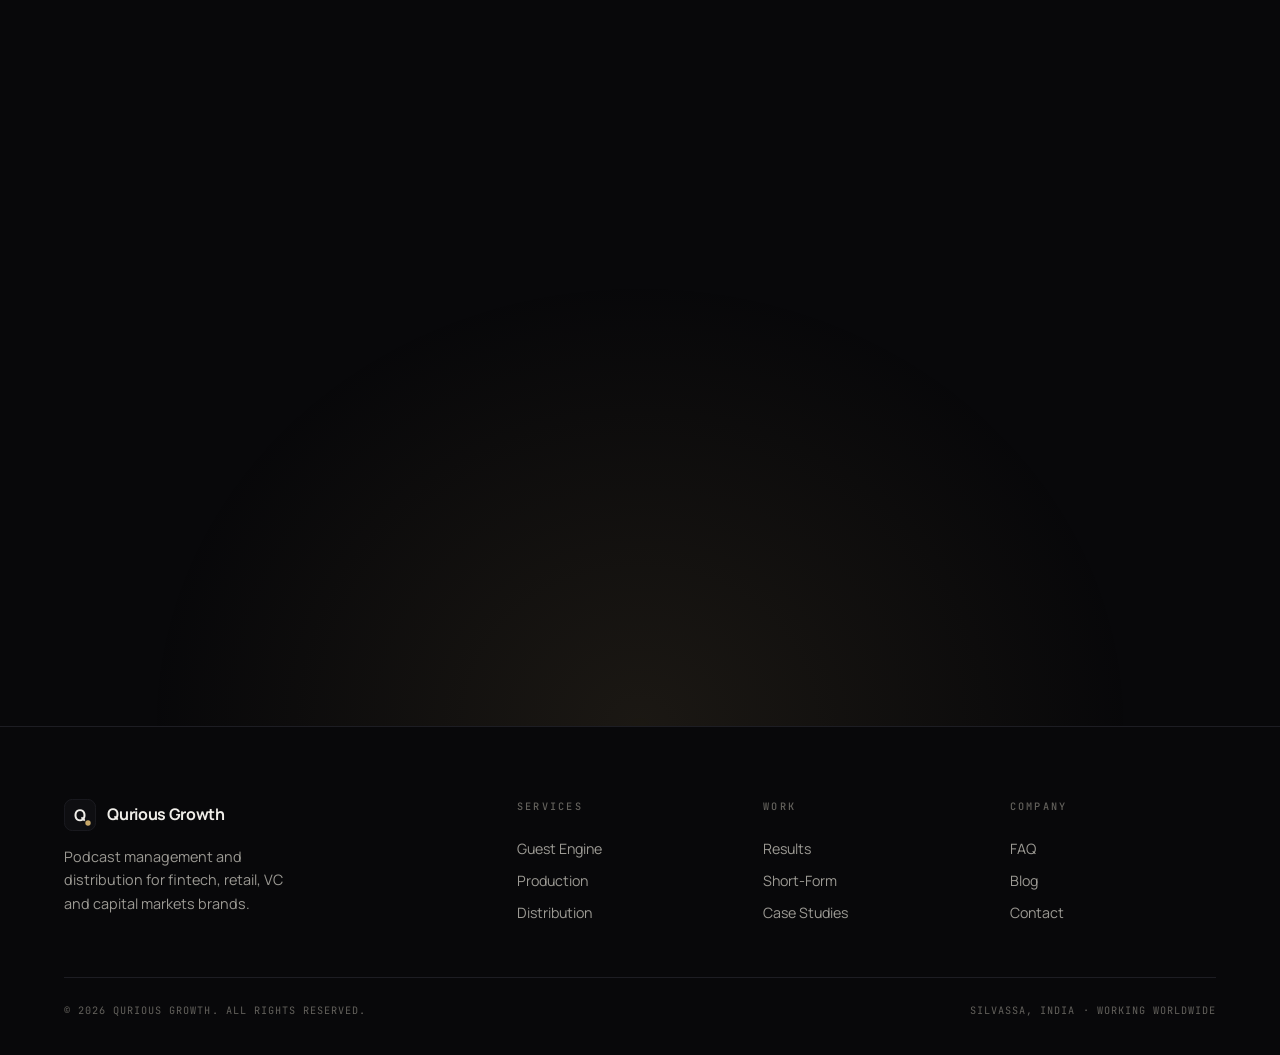
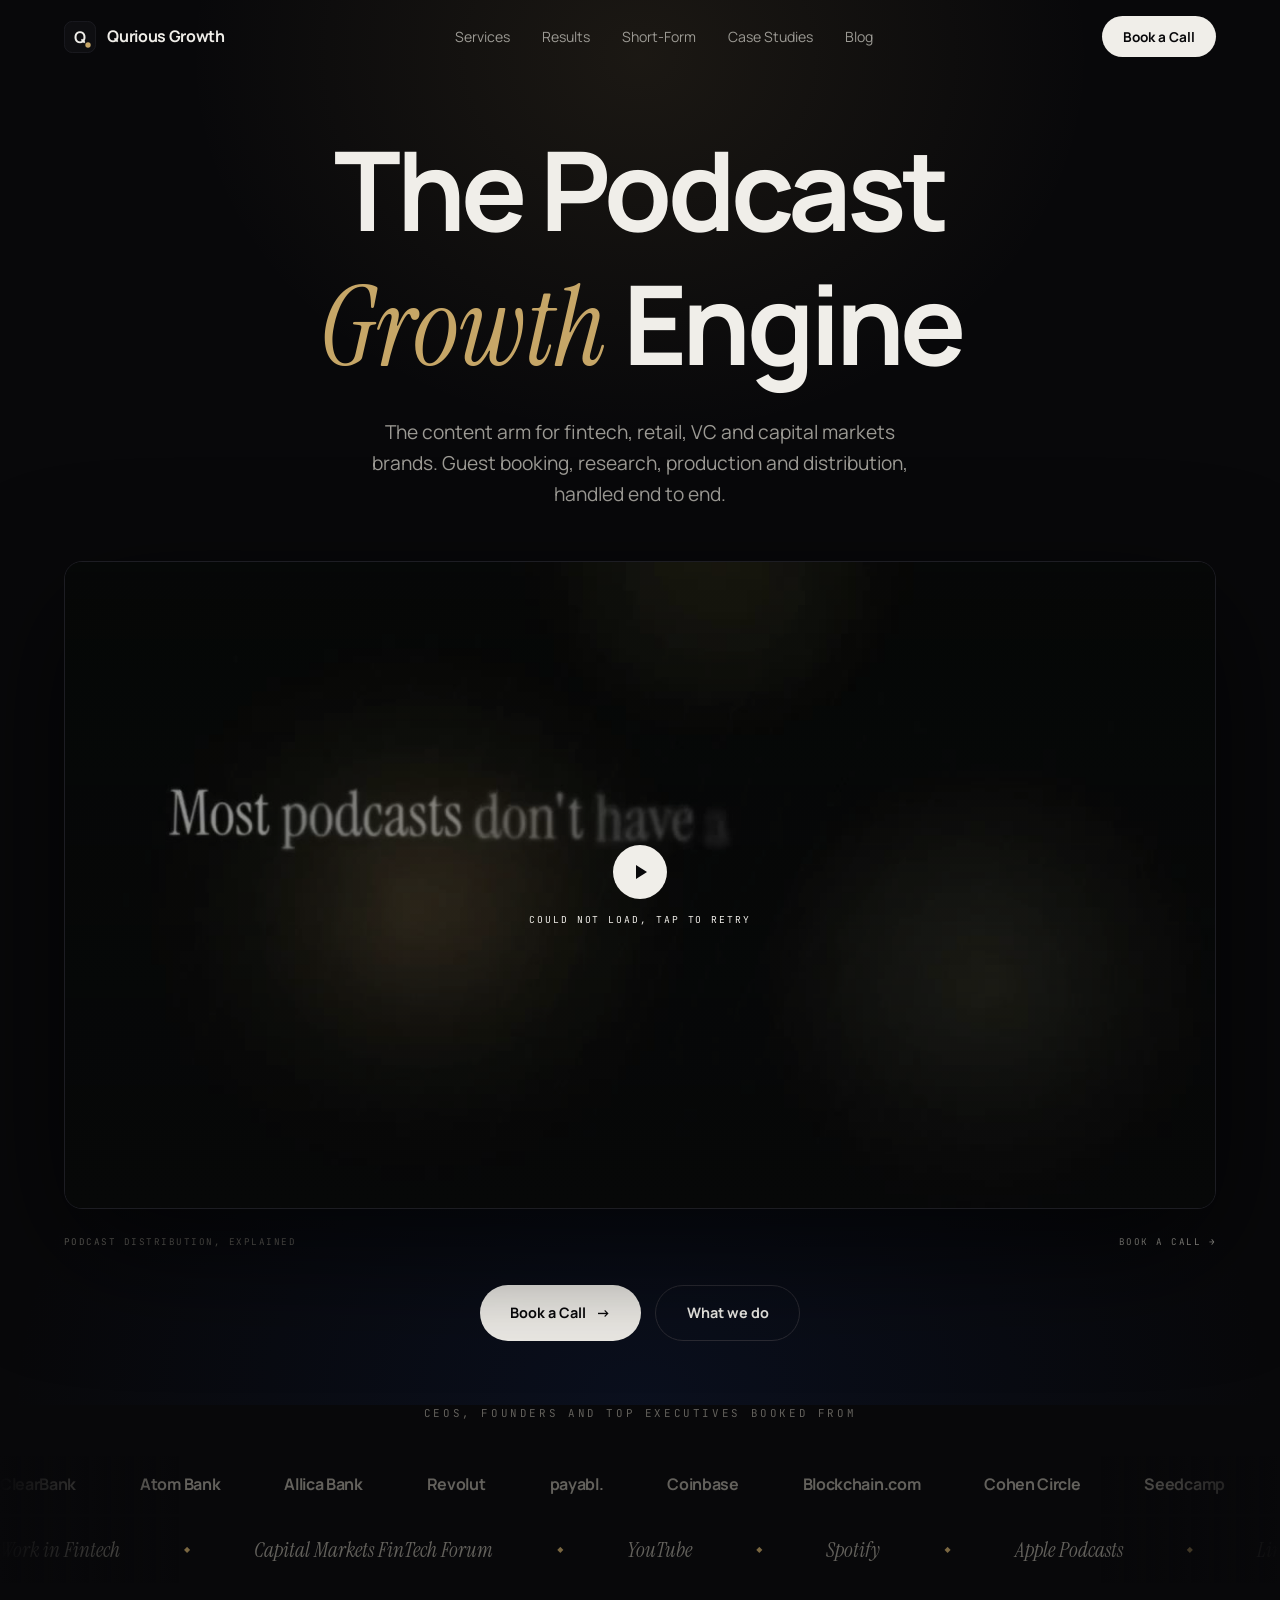
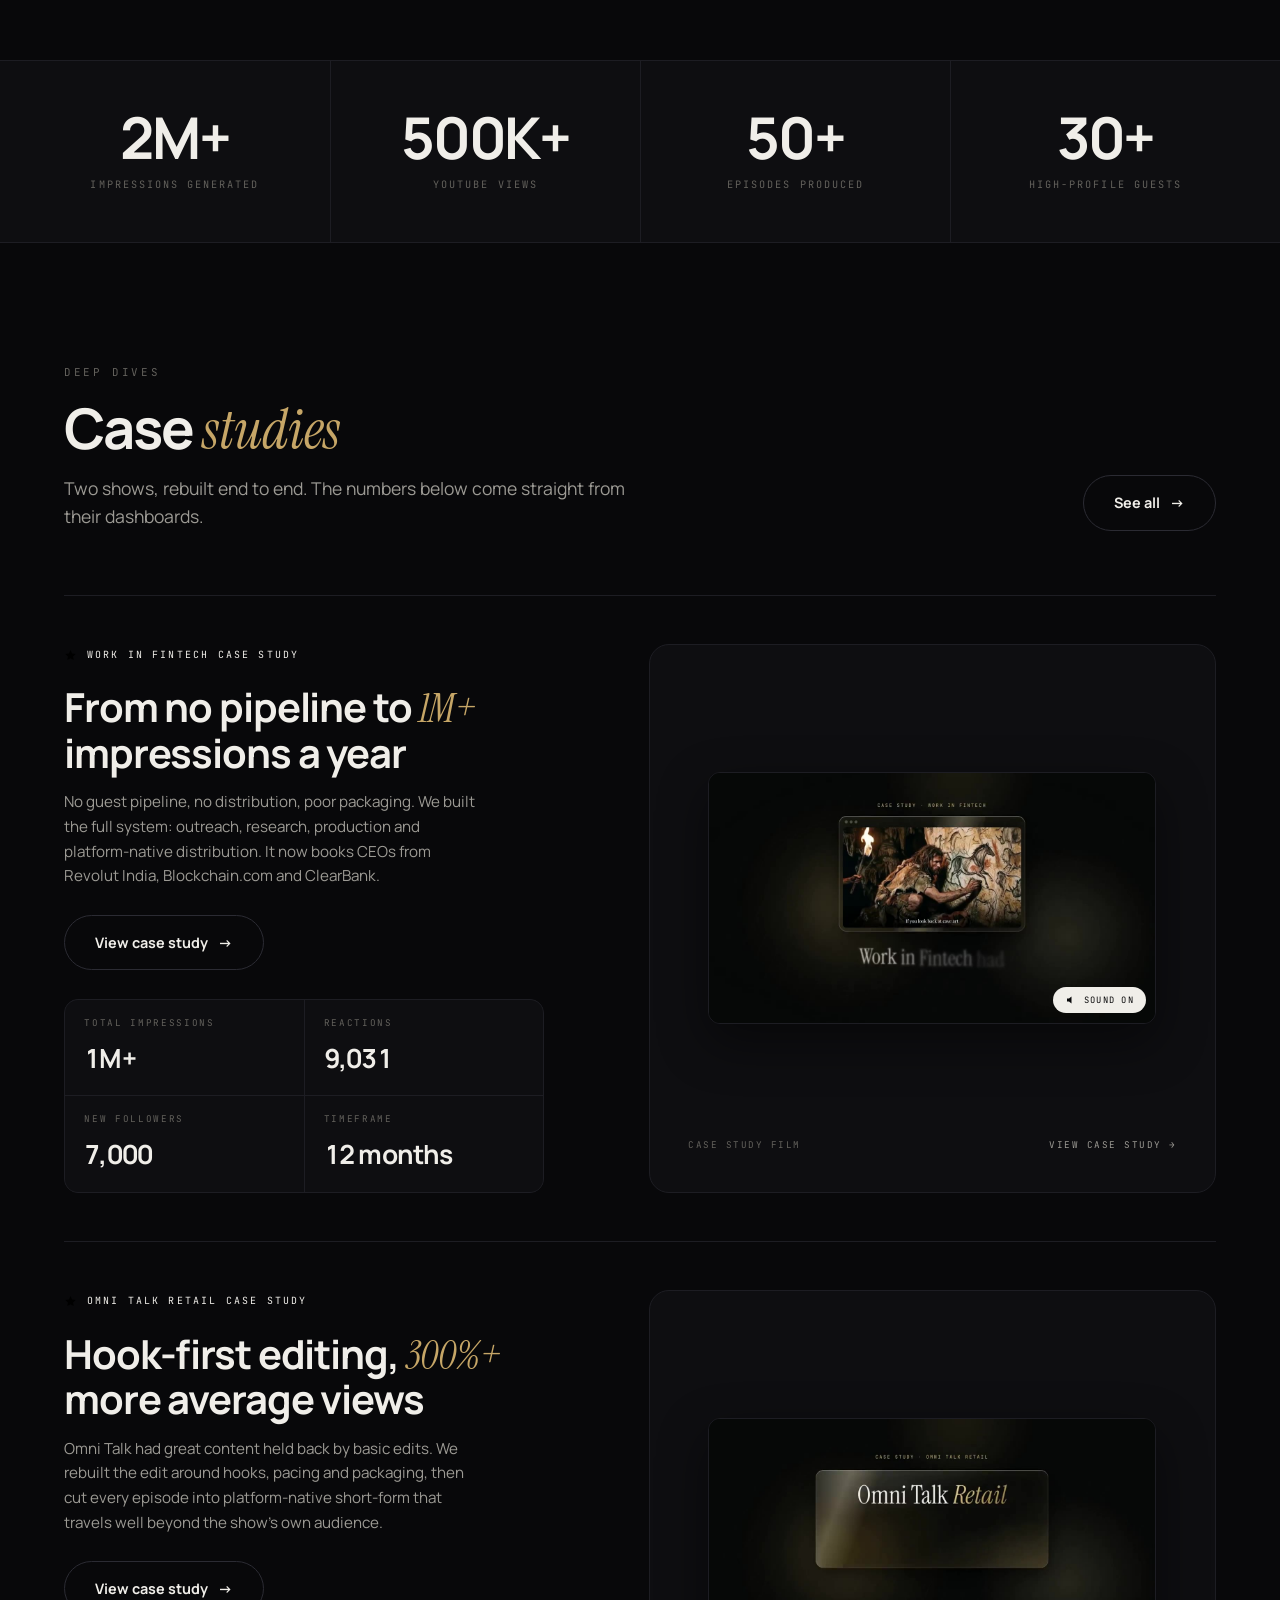
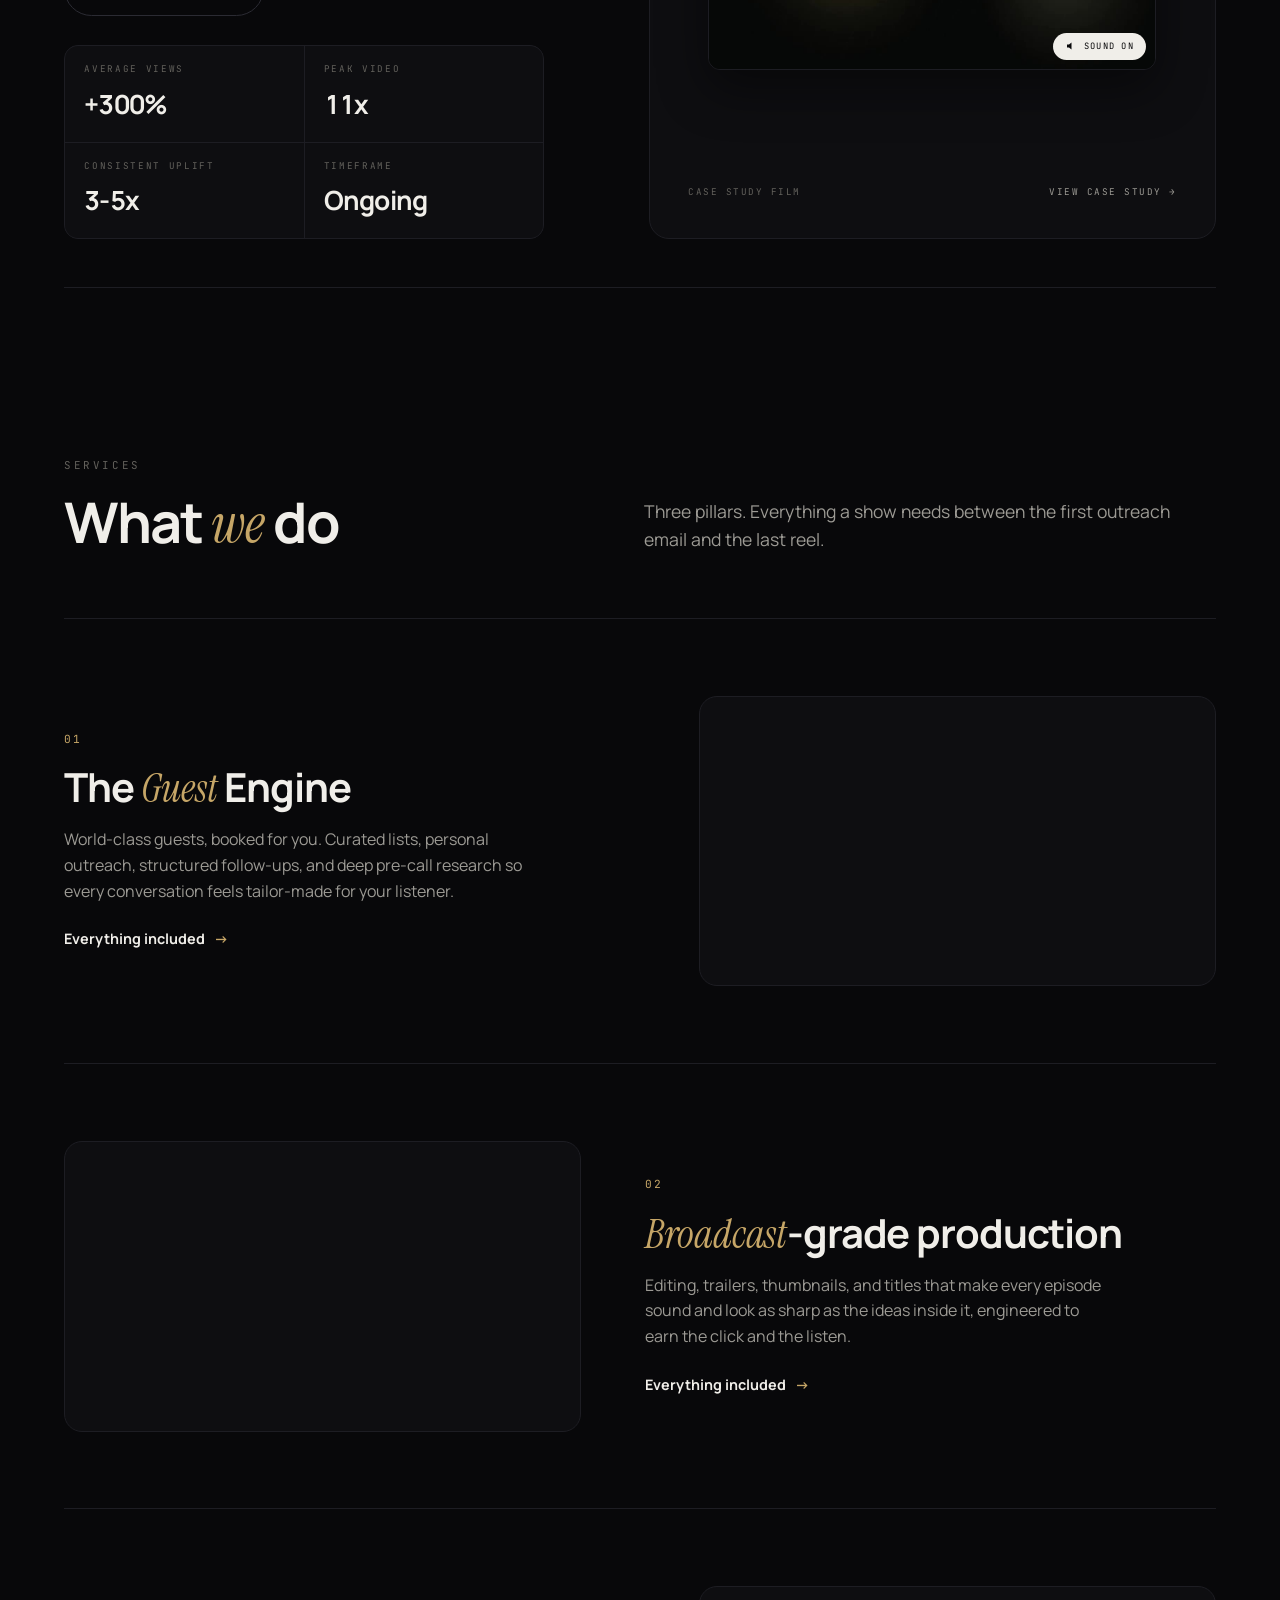
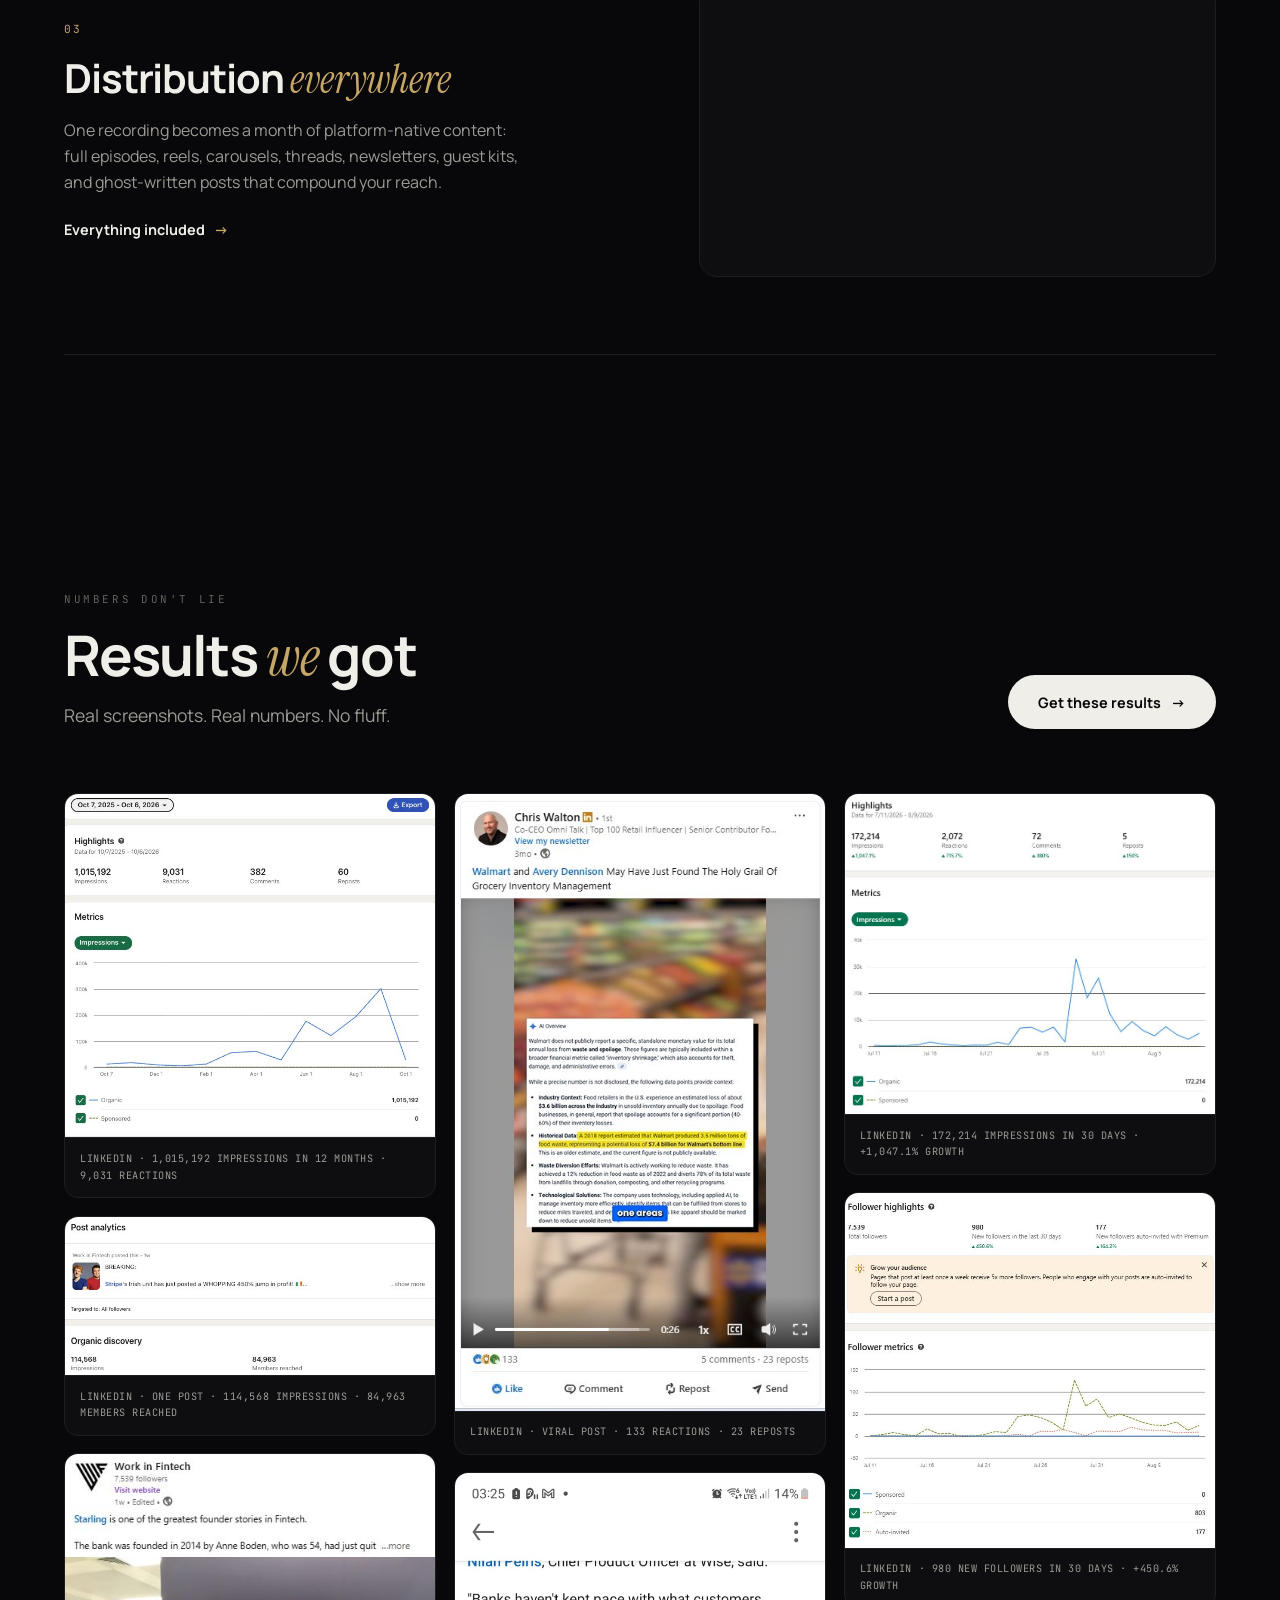
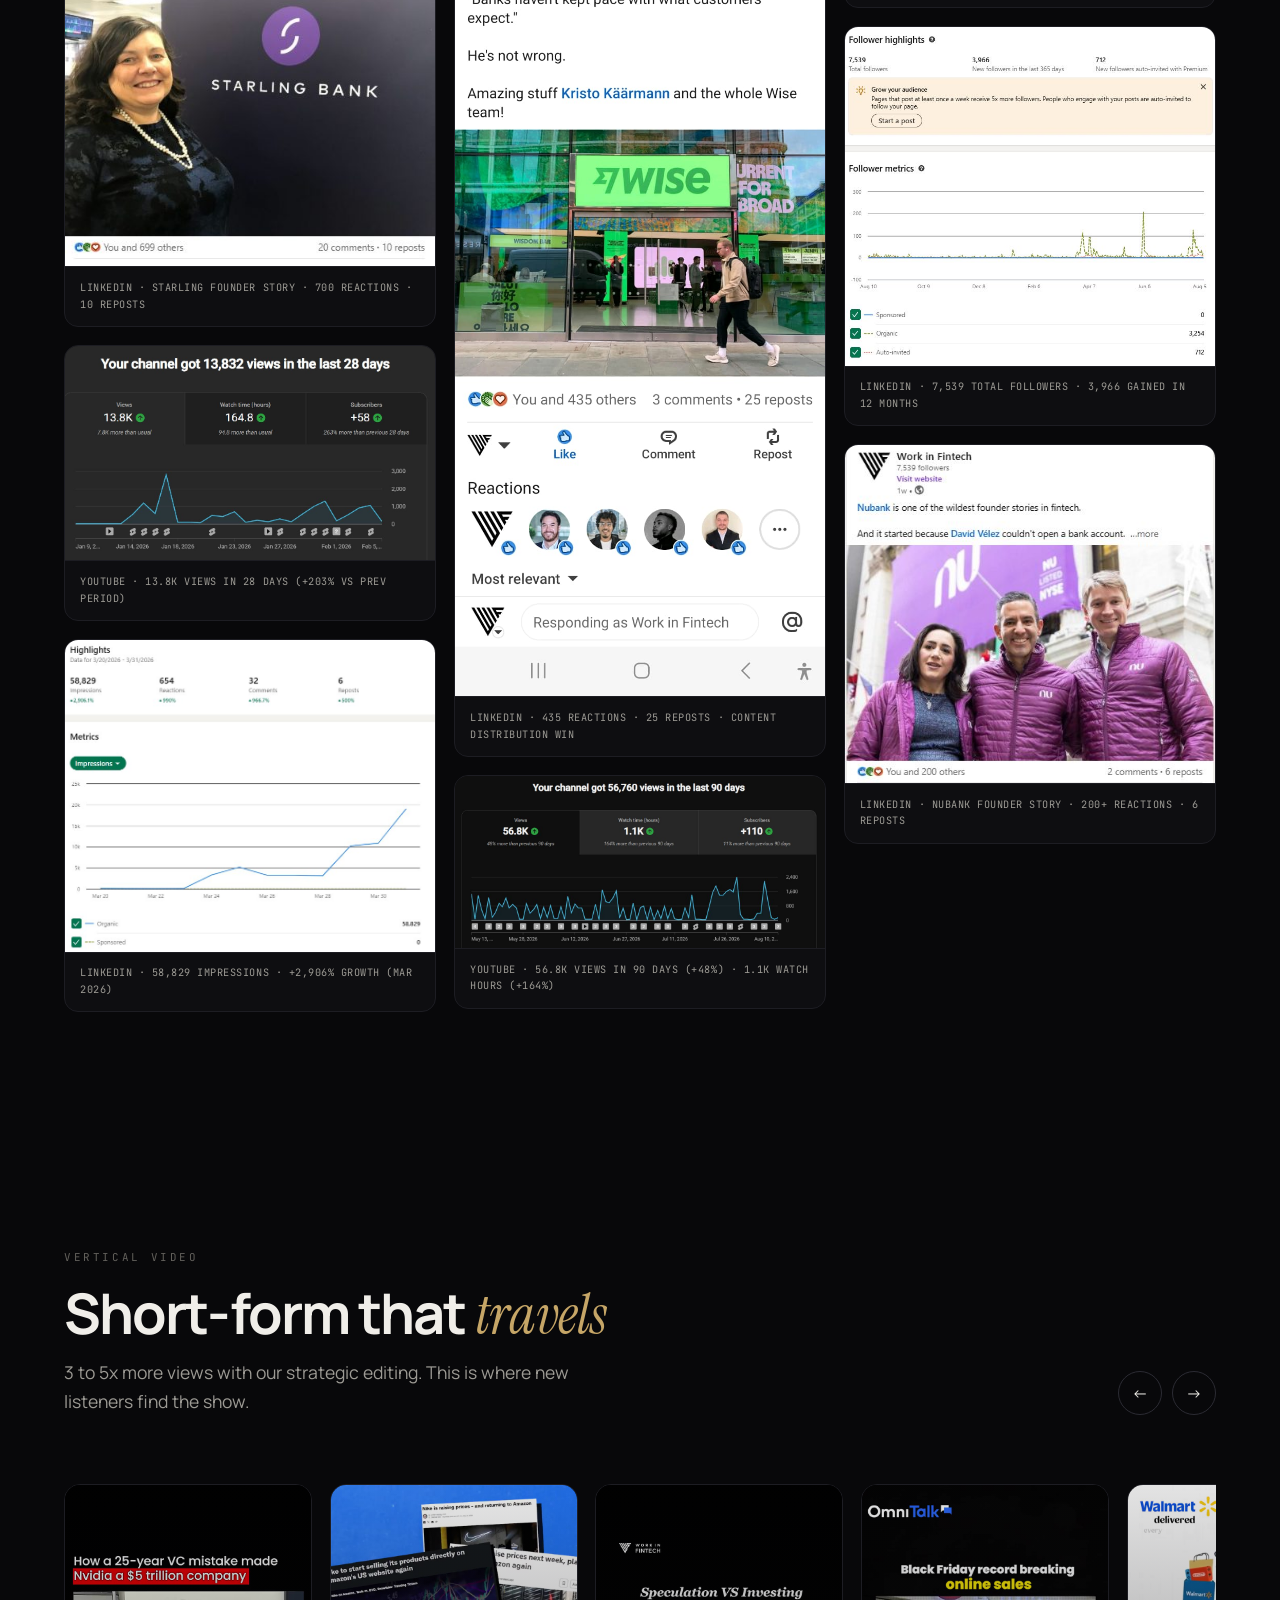
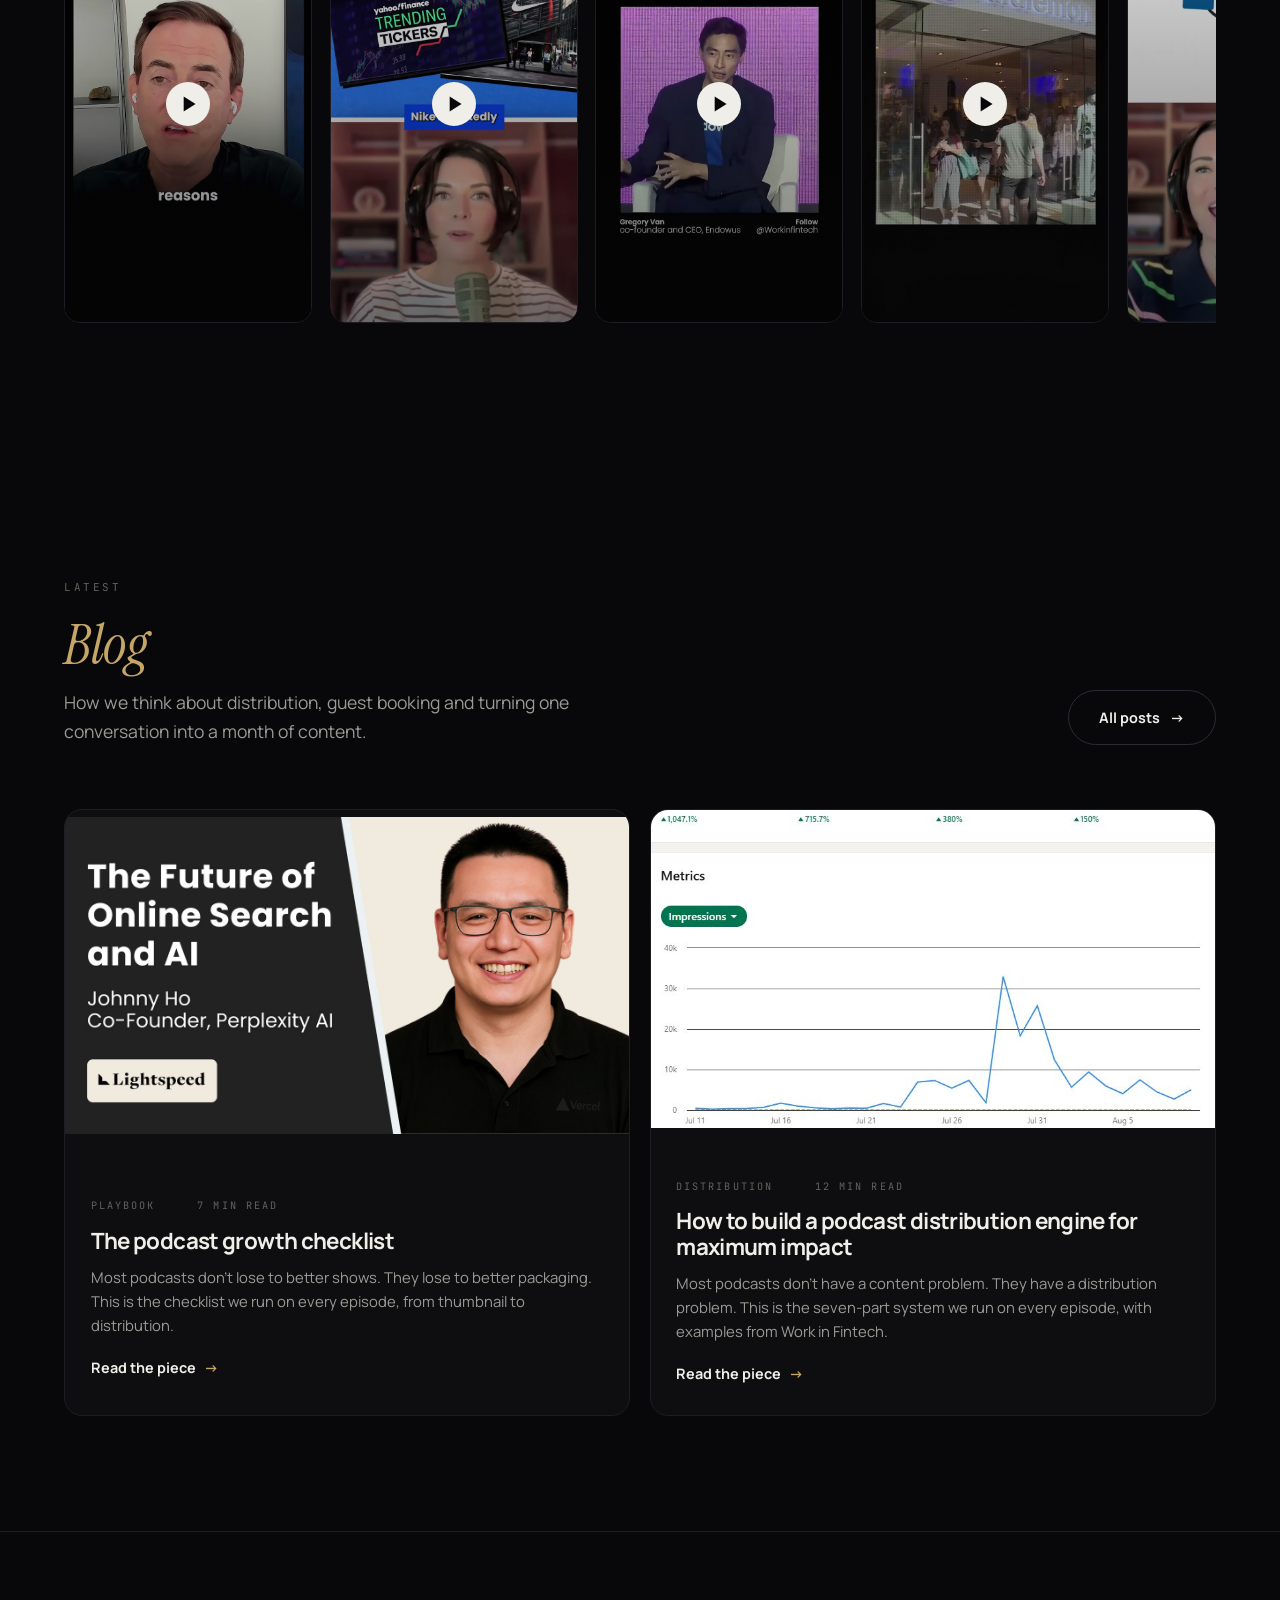
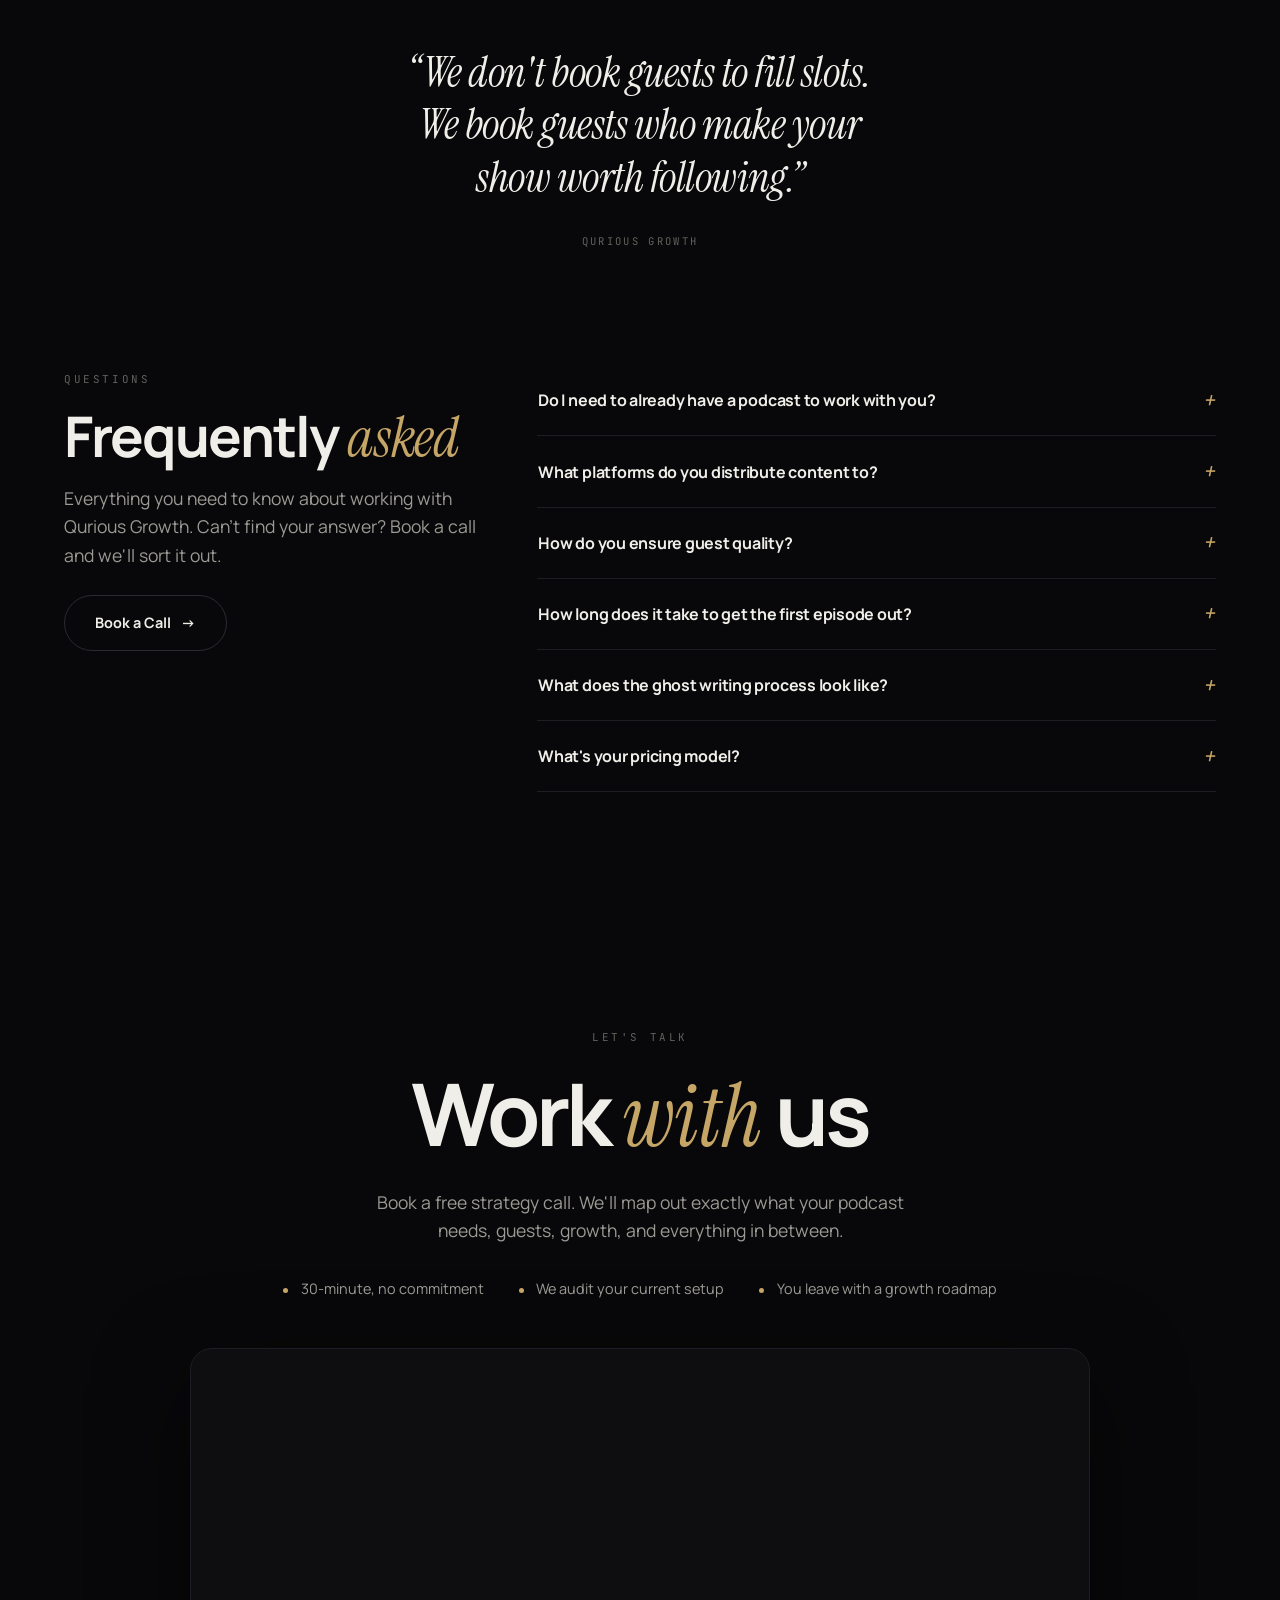
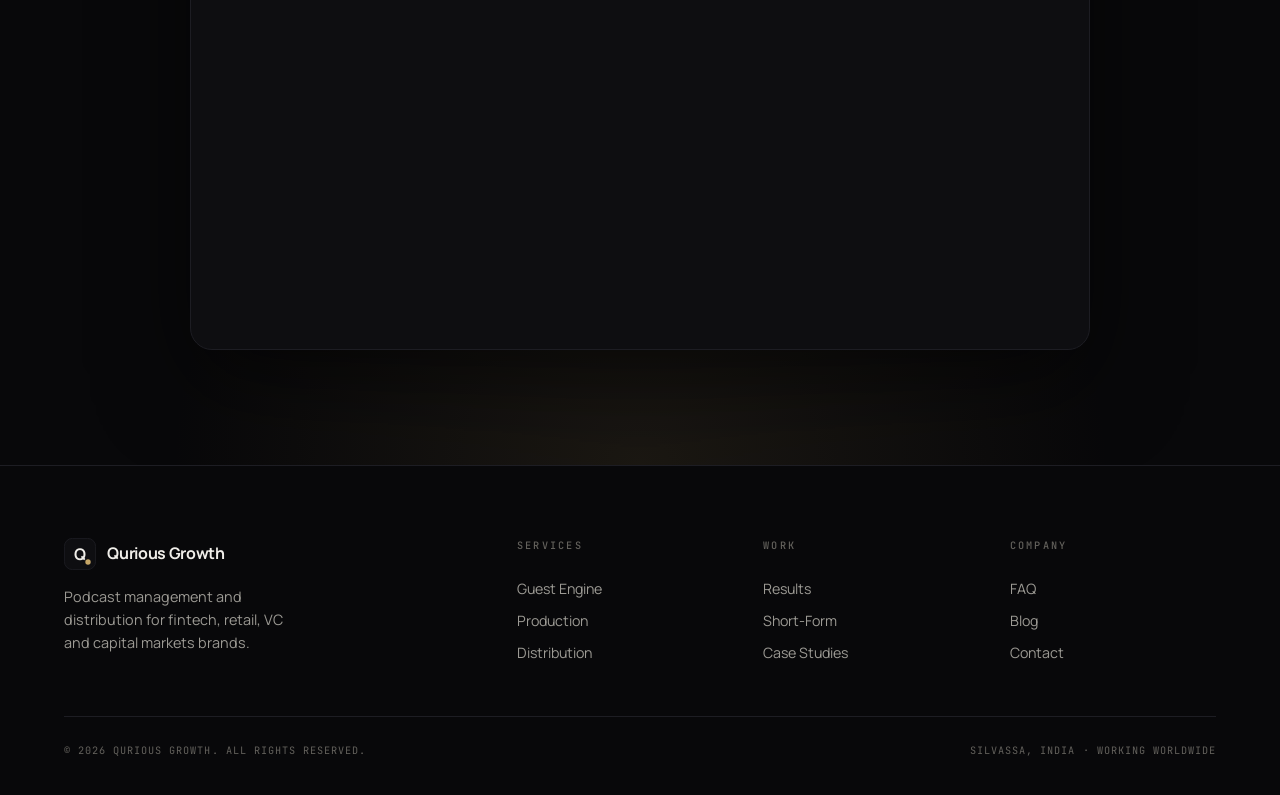
